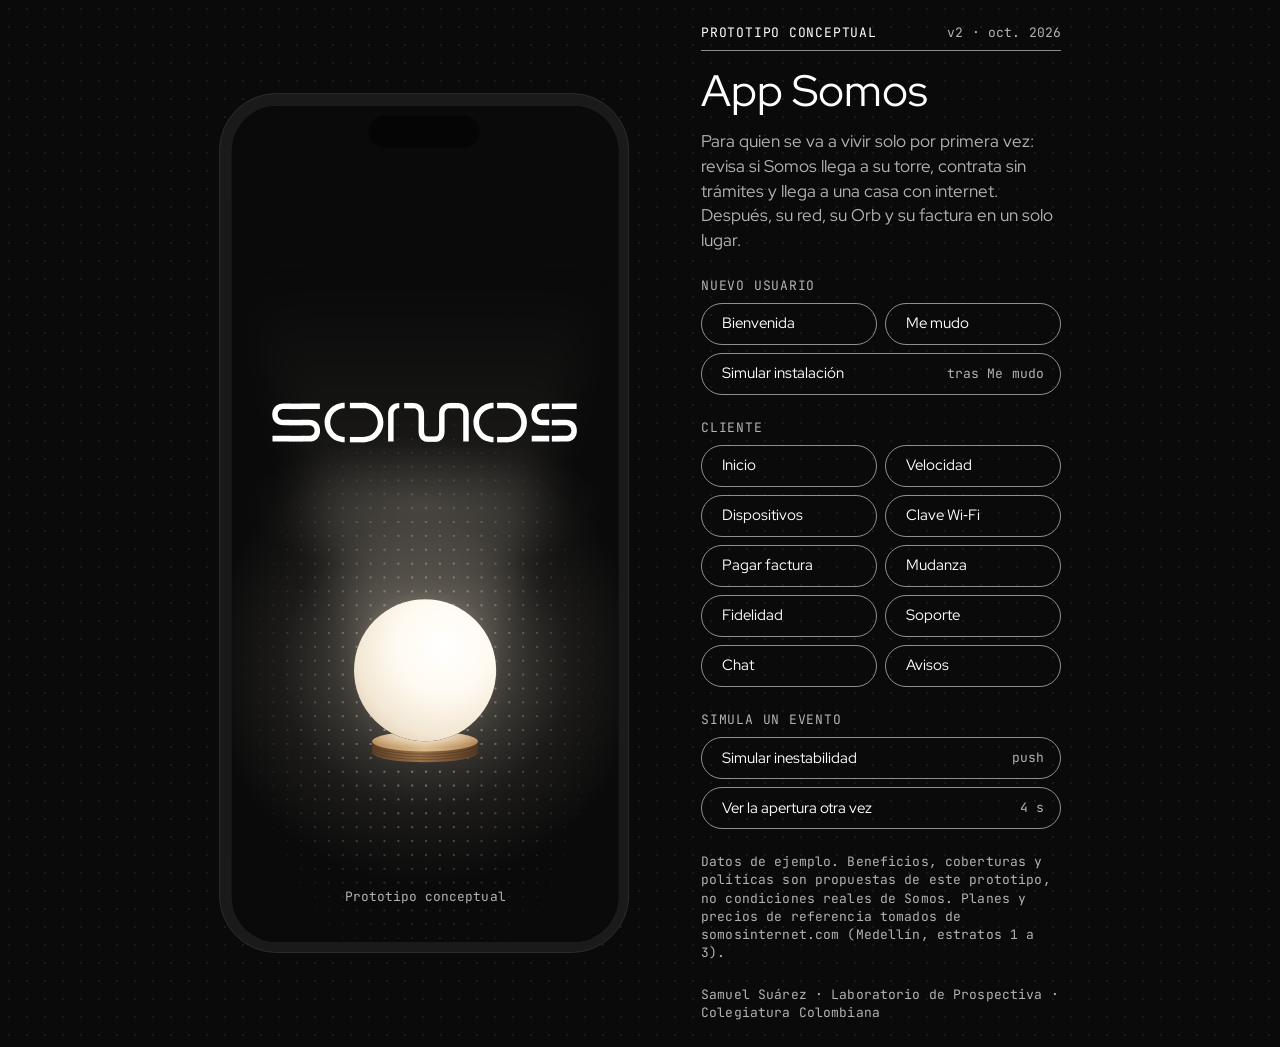
==== index.html @ 7a9243ed "App Somos v2: Me mudo, cobertura por torre y app instalable" ====
<!doctype html>
<html lang="es">
<head>
<meta charset="utf-8">
<meta name="viewport" content="width=device-width, initial-scale=1, viewport-fit=cover">
<title>Prototipo App Somos</title>
<meta name="theme-color" content="#0a0a0a">
<meta name="apple-mobile-web-app-capable" content="yes">
<meta name="mobile-web-app-capable" content="yes">
<meta name="apple-mobile-web-app-status-bar-style" content="black-translucent">
<meta name="apple-mobile-web-app-title" content="Somos">
<meta name="description" content="Prototipo conceptual de la app de Somos para jóvenes que se van a vivir solos. Proyecto de Laboratorio de Prospectiva, Colegiatura Colombiana.">
<link rel="manifest" href="manifest.webmanifest">
<link rel="icon" type="image/png" href="icons/icon-192.png">
<link rel="apple-touch-icon" href="icons/apple-touch-icon.png">
<link rel="preconnect" href="https://fonts.googleapis.com"><link rel="preconnect" href="https://fonts.gstatic.com" crossorigin><link rel="stylesheet" href="https://fonts.googleapis.com/css2?family=JetBrains+Mono:wght@400;700&family=Red+Hat+Display:wght@400;500&display=swap">
<style>
/* Layout: escritorio = teléfono 390×844 + panel de recorrido a la derecha; móvil = la app a pantalla completa.
   Tokens: sistema de diseño Somos (tema oscuro, el principal). Única adición: --lamp, la luz de la ilustración del Orb. */
:root {
  color-scheme: dark;
  --surface: #0a0a0a;
  --surface-raised: #171717;
  --surface-2: #373737;
  --surface-gradient: #2d2d2d;
  --ink: #ffffff;
  --ink-muted: #b3b3b3;
  --line: #8f8f8f;
  --line-subtle: rgba(255, 255, 255, 0.15);
  --focus: #71ffb1;
  --success: #71ffb1;
  --success-ground: #091c16;
  --warning: #d1c973;
  --warning-ground: #1c1609;
  --danger: #fe8483;
  --danger-ground: #260403;
  --plan-1: #26b3ec;
  --plan-1-ground: #06151b;
  --plan-2: #d52fff;
  --plan-2-ground: #11021f;
  --plan-3: #f2a984;
  --plan-3-ground: #200e02;
  --glow-plan-1: 0 0 40px 0 #26b3ec59;
  --glow-plan-2: 0 0 40px 0 #d52fff59;
  --glow-plan-3: 0 0 40px 0 #f2a98459;
  --scrim: rgba(10, 10, 10, 0.62);
  --lamp: #fff2dc;
  --lamp-rgb: 255, 242, 220;

  /* Fuentes del manual. En el repo público se usan sus alternativas gratis (Red Hat Display y JetBrains Mono),
     que el mismo manual recomienda; la versión de presentación incrusta las reales. */
  --font-sans: "ITC Avant Garde Gothic Pro", "Red Hat Display", "Century Gothic", "URW Gothic", "Avenir Next", sans-serif;
  --font-mono: "Silka Mono", "JetBrains Mono", "DM Mono", ui-monospace, Menlo, monospace;

  --space-1: 4px;
  --space-2: 8px;
  --space-4: 16px;
  --space-6: 24px;
  --space-10: 40px;
  --radius-sm: 12px;
  --radius-lg: 24px;
  --radius-pill: 999px;

  --ease-out: cubic-bezier(0.2, 0.8, 0.2, 1);
  --ease-sheet: cubic-bezier(0.2, 0.9, 0.25, 1);
  --ease-spring: cubic-bezier(0.34, 1.45, 0.64, 1);

  --inset-top: 44px;
  --inset-bottom: 18px;
}

[hidden] { display: none !important; }
html, body { height: 100%; }
body {
  margin: 0;
  background: var(--surface);
  color: var(--ink);
  font-family: var(--font-sans);
  font-size: 16px;
  line-height: 1.4;
  -webkit-font-smoothing: antialiased;
  -moz-osx-font-smoothing: grayscale;
}
button, input { font: inherit; color: inherit; }
button { cursor: pointer; -webkit-tap-highlight-color: transparent; touch-action: manipulation; }
:focus-visible { outline: 2px solid var(--focus); outline-offset: 2px; }
h1, h2, h3, p { margin: 0; }
h1, h2, h3 { font-weight: 400; text-wrap: balance; }

/* ---------- Escenario de escritorio ---------- */
.stage {
  min-height: 100%;
  box-sizing: border-box;
  display: flex;
  align-items: center;
  justify-content: center;
  gap: 72px;
  padding: 24px 32px;
  background-color: var(--surface);
  background-image: radial-gradient(circle, rgba(255, 255, 255, 0.07) 1px, transparent 1.4px);
  background-size: 18px 18px;
}
.device-slot { flex: none; position: relative; }
.device {
  position: relative;
  width: 414px;
  height: 868px;
  border-radius: 58px;
  background: #1a1a1a;
  box-sizing: border-box;
  padding: 12px;
  border: 1px solid #2c2c2c;
  transform-origin: top left;
}
.device::before {
  content: "";
  position: absolute;
  top: 22px;
  left: 50%;
  width: 112px;
  height: 32px;
  margin-left: -56px;
  border-radius: 20px;
  background: #050505;
  z-index: 60;
  pointer-events: none;
}

/* ---------- Panel de recorrido ---------- */
.panel {
  width: 360px;
  flex: none;
  display: flex;
  flex-direction: column;
  gap: var(--space-6);
}
.panel__head { display: flex; flex-direction: column; gap: var(--space-4); }
.panel h1 { font-size: 44px; line-height: 1.05; }
.panel__lead { color: var(--ink-muted); font-size: 17px; line-height: 1.45; max-width: 34ch; }
.panel__group { display: flex; flex-direction: column; gap: var(--space-2); }
.index-row {
  display: flex;
  align-items: center;
  justify-content: space-between;
  gap: var(--space-4);
  min-height: 42px;
  padding: 0 var(--space-4) 0 20px;
  border: 1px solid var(--line);
  border-radius: var(--radius-pill);
  background: transparent;
  text-align: left;
  font-family: var(--font-sans);
  font-size: 15px;
  transition: background-color 120ms linear, color 120ms linear, border-color 120ms linear;
}
.index-row .label { color: var(--ink-muted); }
.index-row:hover { background: var(--ink); color: var(--surface); border-color: var(--ink); }
.index-row:hover .label { color: var(--surface); }
.index-grid { display: grid; grid-template-columns: 1fr 1fr; gap: var(--space-2); }
.panel__note { color: var(--ink-muted); }

/* ---------- Tipografía ---------- */
.label { font-family: var(--font-mono); font-size: 13px; line-height: 1.4; letter-spacing: 0.01em; }
.label--caps { text-transform: uppercase; letter-spacing: 0.06em; }
.muted { color: var(--ink-muted); }
.num { font-variant-numeric: tabular-nums; font-feature-settings: "tnum" 1; }
.h1 { font-size: 40px; line-height: 1.05; letter-spacing: -0.01em; }
.h2 { font-size: 30px; line-height: 1.1; letter-spacing: -0.005em; }
.h3 { font-size: 20px; line-height: 1.2; }
.body { font-size: 16px; line-height: 1.45; }
.body-s { font-size: 15px; line-height: 1.45; }
.price { font-size: 25px; line-height: 1.2; }

/* ---------- Iconos (lenguaje de ilustración técnica del sistema) ---------- */
.i { width: 24px; height: 24px; flex: none; fill: none; stroke: currentColor; stroke-width: 1.5; stroke-linecap: square; stroke-linejoin: miter; display: block; }
.i--16 { width: 16px; height: 16px; }
.i--20 { width: 20px; height: 20px; }
.i--28 { width: 28px; height: 28px; }

/* ---------- App ---------- */
.app {
  position: relative;
  width: 390px;
  height: 844px;
  border-radius: 46px;
  overflow: hidden;
  background: var(--surface);
  isolation: isolate;
  contain: layout paint;
}
.appbar {
  position: absolute;
  top: 0; left: 0; right: 0;
  z-index: 20;
  padding: calc(var(--inset-top) + 4px) var(--space-6) 10px;
  display: flex;
  align-items: center;
  justify-content: space-between;
  background: var(--surface);
  border-bottom: 1px solid transparent;
  transition: background-color 150ms linear, border-color 150ms linear;
}
.appbar.is-elevated { background: var(--surface-raised); border-bottom-color: var(--line-subtle); }
.appbar__logo { height: 20px; width: auto; display: block; fill: var(--ink); }
.appbar__actions { display: flex; align-items: center; gap: var(--space-2); }
.icon-btn {
  position: relative;
  width: 42px; height: 42px;
  display: grid; place-items: center;
  border-radius: var(--radius-pill);
  border: 1px solid var(--line);
  background: transparent;
  padding: 0;
  transition: background-color 120ms linear, color 120ms linear;
}
.icon-btn:hover { background: var(--ink); color: var(--surface); border-color: var(--ink); }
.icon-btn .badge {
  position: absolute; top: -3px; right: -3px;
  min-width: 18px; height: 18px; padding: 0 5px; box-sizing: border-box;
  border-radius: 9px;
  background: var(--ink); color: var(--surface);
  font-family: var(--font-mono); font-size: 11px; font-weight: 700; line-height: 18px; text-align: center;
  border: 2px solid var(--surface);
}
.icon-btn .badge:empty { display: none; }
.avatar {
  width: 42px; height: 42px; border-radius: 50%;
  display: grid; place-items: center;
  background: var(--surface-2); border: 1px solid var(--line);
  font-family: var(--font-mono); font-weight: 700; font-size: 14px;
  padding: 0;
}

.screens { position: absolute; inset: 0; }
.screen {
  position: absolute;
  inset: 0;
  overflow-y: auto;
  overflow-x: hidden;
  overscroll-behavior: contain;
  scrollbar-width: none;
  padding: calc(var(--inset-top) + 68px) var(--space-6) calc(var(--inset-bottom) + 108px);
  box-sizing: border-box;
  display: flex;
  flex-direction: column;
  gap: var(--space-6);
  visibility: hidden;
  opacity: 0;
  transform: translateX(var(--from, 16px));
  transition: opacity 240ms var(--ease-out), transform 320ms var(--ease-out), visibility 0s linear 320ms;
}
.screen::-webkit-scrollbar { display: none; }
.screen.is-active { visibility: visible; opacity: 1; transform: none; transition: opacity 240ms var(--ease-out), transform 320ms var(--ease-out), visibility 0s; }

/* Encabezado de sección (EncabezadoSeccion) */
.sec { display: flex; flex-direction: column; gap: var(--space-2); }
.sec__row { display: flex; align-items: baseline; justify-content: space-between; gap: var(--space-4); padding-bottom: var(--space-2); border-bottom: 1px solid var(--line); }
.sec__row .label:last-child { color: var(--ink-muted); }
.sec + .h2, .sec .h2 { margin-top: var(--space-2); }

/* Botones (Boton) */
.btn {
  display: inline-flex; align-items: center; justify-content: center; gap: var(--space-2);
  min-height: 42px; padding: var(--space-2) var(--space-6);
  border-radius: var(--radius-pill); border: 1px solid var(--line);
  background: transparent; color: var(--ink);
  font-family: var(--font-mono); font-size: 14px; font-weight: 700; line-height: 1.2;
  white-space: nowrap; text-decoration: none;
  transition: background-color 120ms linear, color 120ms linear, border-color 120ms linear, opacity 120ms linear;
}
.btn--primary { background: var(--ink); border-color: var(--ink); color: var(--surface); }
.btn--secondary:hover { background: var(--ink); border-color: var(--ink); color: var(--surface); }
.btn--block { width: 100%; }
.btn--lg { min-height: 52px; }
.btn:disabled, .btn[aria-disabled="true"] { background: transparent; border-color: var(--line); color: var(--line); opacity: 0.4; cursor: not-allowed; }
.btn .i { width: 16px; height: 16px; }
.btn-row { display: flex; gap: var(--space-2); flex-wrap: wrap; }
.btn-row > .btn { flex: 1 1 0; }
.link-btn {
  display: inline-flex; align-items: center; gap: 6px;
  background: none; border: 0; padding: 4px 0;
  font-family: var(--font-mono); font-size: 13px; font-weight: 700;
  text-decoration: underline; text-underline-offset: 4px;
}

/* Tarjetas */
.card {
  position: relative;
  border: 1px solid var(--line);
  border-radius: var(--radius-lg);
  padding: var(--space-6);
  background-image: linear-gradient(0deg, var(--surface-gradient) 0%, var(--surface) 100%);
  display: flex; flex-direction: column; gap: var(--space-4);
  min-width: 0;
}
.card--flat { background: var(--surface-raised); background-image: none; }
.card--tap { text-align: left; color: inherit; font: inherit; width: 100%; box-sizing: border-box; cursor: pointer; transition: border-color 120ms linear; }
.card--tap:hover { border-color: var(--ink); }
.card--tap:active { transform: scale(0.985); transition: transform 90ms linear; }
.card__top { display: flex; align-items: center; justify-content: space-between; gap: var(--space-2); }
.card__row { display: flex; align-items: center; gap: var(--space-4); }
.bento { display: grid; grid-template-columns: 1fr 1fr; gap: var(--space-4); }
.bento .card { padding: 20px; gap: 12px; }
.bento .span-2 { grid-column: span 2; }

/* Estado (TarjetaEstado) y chip de estado */
.state {
  display: flex; align-items: flex-start; gap: var(--space-2);
  padding: var(--space-4); border-radius: var(--radius-sm);
  border: 1px solid var(--success); background: var(--success-ground); color: var(--ink);
}
.state--warning { border-color: var(--warning); background: var(--warning-ground); }
.state--danger { border-color: var(--danger); background: var(--danger-ground); }
.state > .i { width: 20px; height: 20px; color: var(--success); margin-top: 1px; }
.state--warning > .i { color: var(--warning); }
.state--danger > .i { color: var(--danger); }
.state__body { display: flex; flex-direction: column; gap: 4px; min-width: 0; flex: 1; }
.state__title { font-family: var(--font-mono); font-size: 14px; font-weight: 700; line-height: 1.25; color: var(--success); }
.state--warning .state__title { color: var(--warning); }
.state--danger .state__title { color: var(--danger); }
.state__text { font-family: var(--font-mono); font-size: 13px; line-height: 1.45; }
.state .link-btn { align-self: flex-start; margin-top: 4px; }

.pill {
  display: inline-flex; align-items: center; gap: 6px;
  height: 28px; padding: 0 12px 0 8px; box-sizing: border-box;
  border-radius: var(--radius-pill);
  border: 1px solid var(--success); background: var(--success-ground); color: var(--success);
  font-family: var(--font-mono); font-size: 13px; font-weight: 700; white-space: nowrap;
}
.pill .i { width: 16px; height: 16px; }
.pill--warning { border-color: var(--warning); background: var(--warning-ground); color: var(--warning); }
.pill--danger { border-color: var(--danger); background: var(--danger-ground); color: var(--danger); }
.pill--neutral { border-color: var(--line); background: transparent; color: var(--ink); padding: 0 12px; }

/* Filas de datos (dl) */
.rows { margin: 0; display: flex; flex-direction: column; }
.rows > div, .rows > span { display: flex; justify-content: space-between; gap: var(--space-4); padding: 10px 0; border-bottom: 1px solid var(--line-subtle); font-family: var(--font-mono); font-size: 13px; line-height: 1.4; }
.rows > div:last-child, .rows > span:last-child { border-bottom: 0; }
.rows dt, .rows .dt { color: var(--ink-muted); flex: 0 0 auto; max-width: 58%; }
.rows dd, .rows .dd { margin: 0; font-weight: 700; text-align: right; }

/* Lista */
.list { display: flex; flex-direction: column; }
.list-item {
  display: flex; align-items: center; gap: 14px;
  padding: 14px 0; border: 0; border-bottom: 1px solid var(--line-subtle);
  background: none; width: 100%; text-align: left; color: inherit;
}
.list-item:last-child { border-bottom: 0; }
.list-item__icon {
  width: 44px; height: 44px; flex: none; border-radius: var(--radius-sm);
  display: grid; place-items: center; background: var(--surface-raised); border: 1px solid var(--line-subtle);
}
.list-item__main { flex: 1; min-width: 0; display: flex; flex-direction: column; gap: 2px; }
.list-item__title { font-size: 16px; line-height: 1.3; white-space: nowrap; overflow: hidden; text-overflow: ellipsis; }
.list-item__side { display: flex; flex-direction: column; align-items: flex-end; gap: 4px; flex: none; }
.list-item.is-paused .list-item__title { color: var(--ink-muted); }

/* Chips de filtro */
.chips { display: flex; gap: var(--space-2); flex-wrap: wrap; }
.chip {
  height: 36px; padding: 0 16px; border-radius: var(--radius-pill);
  border: 1px solid var(--line); background: transparent;
  font-family: var(--font-mono); font-size: 13px; font-weight: 700;
  transition: background-color 120ms linear, color 120ms linear;
}
.chip[aria-pressed="true"] { background: var(--ink); color: var(--surface); border-color: var(--ink); }
.chip:disabled { opacity: 0.4; cursor: not-allowed; text-decoration: line-through; }

/* Interruptor */
.switch {
  position: relative; width: 50px; height: 30px; flex: none;
  border-radius: var(--radius-pill); border: 1px solid var(--line);
  background: var(--surface-2); padding: 0;
  transition: background-color 150ms linear, border-color 150ms linear;
}
.switch::after {
  content: ""; position: absolute; top: 3px; left: 3px;
  width: 22px; height: 22px; border-radius: 50%; background: var(--ink);
  transition: transform 320ms var(--ease-spring), background-color 150ms linear;
}
.switch[aria-checked="true"] { background: var(--ink); border-color: var(--ink); }
.switch[aria-checked="true"]::after { transform: translateX(20px); background: var(--surface); }
.setting { display: flex; align-items: center; justify-content: space-between; gap: var(--space-4); }
.setting__text { display: flex; flex-direction: column; gap: 2px; min-width: 0; }

/* Campos */
.field { display: flex; flex-direction: column; gap: var(--space-2); }
.field label { font-family: var(--font-mono); font-size: 13px; }
.input-wrap { position: relative; display: flex; align-items: center; }
.input {
  width: 100%; box-sizing: border-box; height: 52px;
  padding: 0 52px 0 18px;
  border: 1px solid var(--line); border-radius: var(--radius-sm);
  background: var(--surface);
  font-family: var(--font-sans); font-size: 17px;
}
.input:focus { outline: 2px solid var(--focus); outline-offset: 2px; border-color: var(--ink); }
.input-wrap .icon-btn { position: absolute; right: 5px; border: 0; width: 42px; height: 42px; }
.input-wrap .icon-btn:hover { background: var(--surface-2); color: var(--ink); }

/* Barra de pestañas */
.tabbar {
  position: absolute; left: 0; right: 0; bottom: 0; z-index: 25;
  padding: 10px 12px calc(var(--inset-bottom) + 6px);
  background: var(--surface-raised);
  border-top: 1px solid var(--line-subtle);
  display: grid; grid-template-columns: repeat(5, 1fr);
}
.tab {
  position: relative; z-index: 1;
  display: flex; flex-direction: column; align-items: center; justify-content: center; gap: 4px;
  height: 56px; border: 0; background: none; padding: 0;
  font-family: var(--font-mono); font-size: 11px; font-weight: 700; color: var(--ink);
  transition: color 160ms linear;
}
.tab[aria-selected="true"] { color: var(--surface); }
.tab .i { width: 22px; height: 22px; }
.tab__ind {
  position: absolute; top: 10px; left: 12px; height: 56px; width: 60px;
  border-radius: 20px; background: var(--ink); z-index: 0;
}

/* Hoja inferior */
.scrim { position: absolute; inset: 0; z-index: 40; background: var(--scrim); opacity: 0; pointer-events: none; transition: opacity 280ms linear; }
.scrim.is-on { opacity: 1; pointer-events: auto; }
.sheet {
  position: absolute; left: 0; right: 0; bottom: 0; z-index: 41;
  max-height: calc(100% - var(--inset-top) - 24px);
  display: flex; flex-direction: column;
  background: var(--surface-raised);
  border-radius: 28px 28px 0 0;
  transform: translateY(105%);
  transition: transform 460ms var(--ease-sheet);
  will-change: transform;
}
.sheet.is-open { transform: translateY(0); }
.sheet.is-dragging { transition: none; }
.sheet__grab { padding: 12px 0 4px; display: grid; place-items: center; cursor: grab; touch-action: none; }
.sheet__grab span { width: 40px; height: 5px; border-radius: 3px; background: var(--line); }
.sheet__body {
  overflow-y: auto; scrollbar-width: none;
  padding: 12px var(--space-6) calc(var(--inset-bottom) + 24px);
  display: flex; flex-direction: column; gap: 20px;
}
.sheet__body::-webkit-scrollbar { display: none; }
.sheet__head { display: flex; align-items: flex-start; justify-content: space-between; gap: var(--space-4); }
.sheet__head .icon-btn { margin-top: -4px; }
.step-in { animation: stepIn 360ms var(--ease-out) both; }
@keyframes stepIn { from { opacity: 0; transform: translateY(10px); } to { opacity: 1; transform: none; } }

/* Páginas superpuestas (notificaciones, chat) */
.page {
  position: absolute; inset: 0; z-index: 35;
  background: var(--surface);
  display: flex; flex-direction: column;
  transform: translateX(100%);
  transition: transform 420ms var(--ease-sheet), visibility 0s linear 420ms;
  visibility: hidden;
}
.page.is-open { transform: none; visibility: visible; transition: transform 420ms var(--ease-sheet), visibility 0s; }
.page__bar {
  padding: calc(var(--inset-top) + 4px) var(--space-6) 12px;
  display: flex; align-items: center; gap: var(--space-4);
  border-bottom: 1px solid var(--line-subtle);
}
.page__title { flex: 1; min-width: 0; display: flex; flex-direction: column; }
.page__scroll { flex: 1; overflow-y: auto; scrollbar-width: none; padding: var(--space-6); display: flex; flex-direction: column; gap: var(--space-6); }
.page__scroll::-webkit-scrollbar { display: none; }

/* Notificación push */
.push {
  position: absolute; z-index: 55; left: 10px; right: 10px; top: calc(var(--inset-top) + 10px);
  display: flex; gap: 12px; align-items: flex-start;
  padding: 14px 16px; border-radius: 26px;
  background: var(--surface-raised); border: 1px solid var(--line);
  text-align: left; color: inherit;
  transform: translateY(-160%) scale(0.96);
  transition: transform 620ms var(--ease-spring);
}
.push.is-on { transform: translateY(0) scale(1); }
.push__icon { width: 40px; height: 40px; border-radius: var(--radius-sm); display: grid; place-items: center; flex: none; border: 1px solid var(--warning); background: var(--warning-ground); color: var(--warning); }
.push__body { display: flex; flex-direction: column; gap: 2px; min-width: 0; }

/* Toast */
.toast {
  position: absolute; z-index: 56; left: 0; right: 0; margin: 0 auto; bottom: calc(var(--inset-bottom) + 96px);
  width: max-content; max-width: calc(100% - 48px); box-sizing: border-box;
  display: flex; align-items: center; gap: 10px;
  padding: 12px 18px 12px 14px; border-radius: var(--radius-pill);
  background: var(--ink); color: var(--surface);
  font-family: var(--font-mono); font-size: 13px; font-weight: 700;
  transform: translateY(24px); opacity: 0; pointer-events: none;
  transition: transform 420ms var(--ease-spring), opacity 200ms linear;
}
.toast.is-on { transform: none; opacity: 1; }
.toast--top { bottom: auto; top: calc(var(--inset-top) + 10px); transform: translateY(-24px); }
.toast .i { width: 18px; height: 18px; }

/* ---------- Lámpara Orb ---------- */
.lamp { position: relative; --L: 1; pointer-events: none; }
.lamp__bloom {
  position: absolute; left: 50%; top: 43.8%;
  width: 250%; aspect-ratio: 1; max-width: none;
  transform: translate(-50%, -50%) scale(calc(0.7 + 0.35 * var(--L)));
  border-radius: 50%;
  background: radial-gradient(circle, rgba(var(--lamp-rgb), 0.62) 0%, rgba(var(--lamp-rgb), 0.22) 22%, rgba(var(--lamp-rgb), 0.07) 42%, rgba(var(--lamp-rgb), 0) 64%);
  opacity: var(--L);
}
.lamp__svg { position: relative; display: block; width: 100%; height: auto; overflow: visible; }
.lamp__on, .lamp__spill { opacity: var(--L); }

/* ---------- Apertura ---------- */
.splash { position: absolute; inset: 0; z-index: 70; background: var(--surface); overflow: hidden; cursor: pointer; }
.splash.is-leaving { background: transparent; transition: background-color 600ms linear; }
.splash__fx { position: absolute; inset: 0; opacity: var(--L, 0); transition: opacity 500ms linear; }
.splash.is-leaving .splash__fx { opacity: 0; }
.splash__dots {
  position: absolute; inset: 0;
  background-image: radial-gradient(circle, rgba(255, 255, 255, 0.55) 1px, transparent 1.5px);
  background-size: 14px 14px;
  background-position: 7px 7px;
  -webkit-mask-image: radial-gradient(ellipse 62% 46% at 50% 70%, #000 0%, rgba(0, 0, 0, 0.35) 45%, transparent 78%);
  mask-image: radial-gradient(ellipse 62% 46% at 50% 70%, #000 0%, rgba(0, 0, 0, 0.35) 45%, transparent 78%);
}
.splash__beam { position: absolute; left: 0; right: 0; top: 17.5%; height: 56%; filter: blur(22px); }
.splash__beam::before {
  content: ""; position: absolute; inset: 0;
  clip-path: polygon(40% 100%, 60% 100%, 100% 0, 0 0);
  background: linear-gradient(to top, rgba(var(--lamp-rgb), 0.22), rgba(var(--lamp-rgb), 0.06) 60%, rgba(var(--lamp-rgb), 0) 95%);
}
.splash__haze {
  position: absolute; left: 50%; top: 36%; width: 520px; height: 200px; margin-left: -260px;
  background: radial-gradient(ellipse 50% 50% at 50% 50%, rgba(var(--lamp-rgb), 0.12), transparent 70%);
}
.splash__logo { position: absolute; left: 50%; top: 34.5%; width: 370px; margin-left: -185px; height: auto; overflow: visible; fill: var(--ink); }
.splash__lamp { position: absolute; left: 50%; top: 57.5%; width: 184px; margin-left: -92px; }
.splash__foot { position: absolute; left: 0; right: 0; bottom: calc(var(--inset-bottom) + 18px); text-align: center; color: var(--ink-muted); transition: opacity 300ms linear; }
.splash.is-leaving .splash__foot { opacity: 0; }

/* Entrada del inicio */
.rise { animation: rise 700ms var(--ease-out) both; animation-delay: var(--d, 0ms); }
@keyframes rise { from { opacity: 0; transform: translateY(18px); } to { opacity: 1; transform: none; } }
.is-hidden-for-flip { visibility: hidden; }

/* ---------- Inicio ---------- */
.greet { display: flex; flex-direction: column; gap: 6px; }
.hero {
  position: relative; overflow: hidden;
  min-height: 316px; padding: var(--space-6);
  border-radius: var(--radius-lg); border: 1px solid var(--line);
  background: var(--surface);
  display: flex; flex-direction: column; gap: 6px;
  text-align: left; color: inherit; font: inherit; width: 100%; box-sizing: border-box;
}
.hero__dots {
  position: absolute; inset: 0; pointer-events: none;
  background-image: radial-gradient(circle, rgba(255, 255, 255, 0.5) 1px, transparent 1.5px);
  background-size: 14px 14px; background-position: 6px 6px;
  -webkit-mask-image: radial-gradient(circle at 76% 64%, #000 0%, rgba(0, 0, 0, 0.3) 32%, transparent 56%);
  mask-image: radial-gradient(circle at 76% 64%, #000 0%, rgba(0, 0, 0, 0.3) 32%, transparent 56%);
  opacity: calc(0.35 + 0.65 * var(--L, 1));
}
.hero__top { position: relative; display: flex; align-items: center; justify-content: space-between; gap: var(--space-2); }
.hero__speed { position: relative; display: flex; align-items: baseline; gap: 8px; margin-top: 22px; }
.hero__num { font-size: 80px; line-height: 0.9; letter-spacing: -0.03em; }
.hero__unit { position: relative; }
.hero__stats { display: flex; flex-direction: column; gap: 2px; color: var(--ink-muted); }
.hero.is-unstable .hero__stats { color: var(--ink); }
.hero__lamp { position: absolute; right: -8px; bottom: 16px; width: 168px; }
.hero__foot { position: relative; margin-top: auto; display: flex; flex-direction: column; align-items: flex-start; gap: 10px; }
.hero.is-unstable .hero__num { color: var(--warning); }

.stack-icons { display: flex; }
.stack-icons span {
  width: 32px; height: 32px; border-radius: 50%; display: grid; place-items: center;
  background: var(--surface-raised); border: 1px solid var(--line); margin-left: -8px;
}
.stack-icons span:first-child { margin-left: 0; }
.stack-icons .i { width: 16px; height: 16px; }
.big-stat { font-size: 36px; line-height: 1; }
.bill-row { display: flex; align-items: flex-end; justify-content: space-between; gap: var(--space-4); }

/* ---------- Red ---------- */
.gauge-wrap { position: relative; width: 260px; height: 230px; align-self: center; }
.gauge { width: 260px; height: 260px; display: block; overflow: visible; }
.gauge__track { fill: none; stroke: rgba(255, 255, 255, 0.1); stroke-width: 10; stroke-linecap: round; }
.gauge__val { fill: none; stroke: var(--plan-1); stroke-width: 10; stroke-linecap: round; filter: drop-shadow(0 0 8px rgba(38, 179, 236, 0.55)); }
.gauge__dot { fill: rgba(255, 255, 255, 0.22); }
.gauge__dot.is-lit { fill: var(--plan-1); }
.gauge__center { position: absolute; left: 0; right: 0; top: 70px; display: flex; flex-direction: column; align-items: center; gap: 4px; text-align: center; }
.gauge__num { font-size: 60px; line-height: 1; letter-spacing: -0.02em; }
.phases { display: flex; justify-content: center; gap: var(--space-2); }
.phase { font-family: var(--font-mono); font-size: 12px; font-weight: 700; padding: 5px 10px; border-radius: var(--radius-pill); border: 1px solid var(--line-subtle); color: var(--ink); opacity: 0.55; transition: opacity 150ms linear, border-color 150ms linear; }
.phase.is-on { opacity: 1; border-color: var(--plan-1); color: var(--plan-1); background: var(--plan-1-ground); }
.phase.is-done { opacity: 1; }
.results { display: grid; grid-template-columns: repeat(3, 1fr); gap: var(--space-2); }
.result { display: flex; flex-direction: column; gap: 2px; padding: 12px; border-radius: var(--radius-sm); background: var(--surface-raised); }
.result__v { font-size: 22px; line-height: 1.1; }

.wifi-pass { display: flex; align-items: center; justify-content: space-between; gap: var(--space-2); padding: 6px 6px 6px 16px; border-radius: var(--radius-sm); background: var(--surface-raised); }
.wifi-pass .label { font-size: 14px; }
.wifi-pass .icon-btn { border: 0; }
.wifi-pass .icon-btn:hover { background: var(--surface-2); color: var(--ink); }

.orb-card { flex-direction: row; align-items: center; gap: var(--space-4); }
.orb-card .lamp { width: 84px; flex: none; }
.orb-card__main { flex: 1; min-width: 0; display: flex; flex-direction: column; gap: 6px; }

.hold {
  position: relative; overflow: hidden; isolation: isolate;
}
.hold__fill { position: absolute; inset: 0; background: var(--ink); transform: scaleX(0); transform-origin: left; z-index: -1; }
.hold.is-holding { color: var(--surface); border-color: var(--ink); }

.rate { font-family: var(--font-mono); font-size: 13px; font-weight: 700; }
.bars { display: flex; align-items: flex-end; gap: 2px; height: 12px; }
.bars i { width: 3px; background: var(--ink); border-radius: 1px; }
.bars i.off { background: rgba(255, 255, 255, 0.2); }

/* ---------- Pagos ---------- */
.invoice__amount { font-size: 48px; line-height: 1; letter-spacing: -0.02em; }
.cycle { height: 4px; border-radius: 2px; background: var(--surface-2); overflow: hidden; }
.cycle span { display: block; height: 100%; background: var(--ink); border-radius: 2px; }
.method {
  display: flex; align-items: center; gap: 14px; padding: 14px 16px;
  border: 1px solid var(--line); border-radius: var(--radius-sm); background: transparent;
  text-align: left; width: 100%; color: inherit;
  transition: border-color 120ms linear, background-color 120ms linear;
}
.method[aria-checked="true"] { border-color: var(--ink); background: var(--surface-2); }
.method__radio { width: 20px; height: 20px; border-radius: 50%; border: 1.5px solid var(--line); flex: none; display: grid; place-items: center; margin-left: auto; }
.method[aria-checked="true"] .method__radio { border-color: var(--ink); }
.method[aria-checked="true"] .method__radio::after { content: ""; width: 10px; height: 10px; border-radius: 50%; background: var(--ink); }

.slider {
  position: relative; height: 60px; border-radius: var(--radius-pill);
  border: 1px solid var(--line); background: var(--surface); overflow: hidden;
  touch-action: none; user-select: none; -webkit-user-select: none;
}
.slider__fill { position: absolute; left: 0; top: 0; bottom: 0; width: 60px; background: var(--surface-2); border-radius: var(--radius-pill); }
.slider__label { position: absolute; inset: 0; display: grid; place-items: center; padding-left: 40px; font-family: var(--font-mono); font-size: 14px; font-weight: 700; pointer-events: none; }
.slider__knob {
  position: absolute; left: 5px; top: 5px; width: 50px; height: 50px; border-radius: 50%;
  border: 0; background: var(--ink); color: var(--surface); display: grid; place-items: center; padding: 0;
  cursor: grab; touch-action: none;
}
.slider.is-back .slider__knob, .slider.is-back .slider__fill { transition: transform 520ms var(--ease-spring), width 520ms var(--ease-spring); }

.spinner { width: 56px; height: 56px; }
.spinner circle { fill: none; stroke: var(--ink); stroke-width: 3; stroke-linecap: round; stroke-dasharray: 60 140; transform-origin: 50% 50%; animation: spin 900ms linear infinite; }
@keyframes spin { to { transform: rotate(360deg); } }
.center-col { display: flex; flex-direction: column; align-items: center; text-align: center; gap: var(--space-4); padding: 24px 0; }
.check-draw path { stroke-dasharray: 30; stroke-dashoffset: 30; animation: draw 520ms var(--ease-out) 120ms forwards; }
@keyframes draw { to { stroke-dashoffset: 0; } }
.done-badge { width: 72px; height: 72px; border-radius: 50%; display: grid; place-items: center; border: 1px solid var(--success); background: var(--success-ground); color: var(--success); animation: pop 520ms var(--ease-spring) both; }
@keyframes pop { from { transform: scale(0.4); opacity: 0; } to { transform: none; opacity: 1; } }
.done-badge .i { width: 34px; height: 34px; stroke-width: 1.8; }

/* ---------- Beneficios ---------- */
.plan {
  display: flex; flex-direction: column; gap: var(--space-4);
  padding: var(--space-6); border-radius: var(--radius-lg);
  border: 2px solid var(--plan-1); background: var(--plan-1-ground); box-shadow: var(--glow-plan-1);
}
.plan--2 { border-color: var(--plan-2); background: var(--plan-2-ground); box-shadow: var(--glow-plan-2); }
.plan--3 { border-color: var(--plan-3); background: var(--plan-3-ground); box-shadow: var(--glow-plan-3); }
.plan__name { font-size: 22px; line-height: 1.2; color: var(--plan-1); }
.plan--2 .plan__name { color: var(--plan-2); }
.plan--3 .plan__name { color: var(--plan-3); }
.plan__price { display: flex; align-items: baseline; gap: var(--space-2); }
.plan .rows > div { border-bottom-color: var(--line-subtle); }

.months { display: grid; grid-template-columns: repeat(12, 1fr); gap: 6px; align-items: center; }
.month { aspect-ratio: 1; border-radius: 50%; border: 1px solid var(--line); box-sizing: border-box; }
.month.is-on { background: var(--ink); border-color: var(--ink); }
.month.is-now { background: var(--ink); border-color: var(--ink); animation: breathe 2.4s ease-in-out infinite; }
.month.is-goal { border-style: dashed; }
@keyframes breathe { 50% { box-shadow: 0 0 0 5px rgba(255, 255, 255, 0.14); } }
.months-legend { display: flex; justify-content: space-between; }

.code-box { display: flex; align-items: center; justify-content: space-between; gap: var(--space-2); padding: 8px 8px 8px 18px; border: 1px dashed var(--line); border-radius: var(--radius-pill); }
.code-box .label { font-size: 16px; font-weight: 700; letter-spacing: 0.08em; }

.suggest { display: flex; flex-direction: column; gap: 6px; }
.suggest button { display: flex; align-items: center; gap: 10px; border: 0; background: none; padding: 8px 0; text-align: left; font-size: 15px; color: var(--ink); }
.suggest button .i { color: var(--ink-muted); }

.news { display: flex; align-items: flex-start; gap: 14px; padding: 14px 0; border-bottom: 1px solid var(--line-subtle); }
.news:last-child { border-bottom: 0; }

/* ---------- Ayuda ---------- */
.steps { display: flex; flex-direction: column; gap: 2px; }
.step { display: flex; align-items: center; gap: 12px; padding: 10px 0; }
.step__mark { width: 28px; height: 28px; border-radius: 50%; display: grid; place-items: center; border: 1px solid var(--line-subtle); flex: none; }
.step__mark .i { width: 16px; height: 16px; }
.step.is-run .step__mark { border-color: var(--ink); border-top-color: transparent; animation: spin 700ms linear infinite; }
.step.is-ok .step__mark { border-color: var(--success); background: var(--success-ground); color: var(--success); }
.step.is-warn .step__mark { border-color: var(--warning); background: var(--warning-ground); color: var(--warning); }
.step__txt { flex: 1; }
.step.is-wait .step__txt { color: var(--ink-muted); }

.channels { display: flex; flex-direction: column; gap: var(--space-2); }
.channel {
  display: flex; align-items: center; gap: 14px; padding: 14px 16px;
  border: 1px solid var(--line); border-radius: var(--radius-lg);
  background: transparent; width: 100%; text-align: left; color: inherit;
  transition: border-color 120ms linear;
}
.channel:hover { border-color: var(--ink); }
.channel__main { flex: 1; min-width: 0; display: flex; flex-direction: column; gap: 2px; }

.faq { border-bottom: 1px solid var(--line-subtle); }
.faq__btn { display: flex; align-items: center; justify-content: space-between; gap: var(--space-4); width: 100%; padding: 18px 0; background: transparent; border: 0; text-align: left; font-size: 17px; line-height: 1.3; }
.faq__btn .i { width: 18px; height: 18px; transition: transform 200ms var(--ease-out); }
.faq[data-open="true"] .faq__btn .i { transform: rotate(180deg); }
.faq__body { display: grid; grid-template-rows: 0fr; transition: grid-template-rows 260ms var(--ease-out); }
.faq[data-open="true"] .faq__body { grid-template-rows: 1fr; }
.faq__body > div { overflow: hidden; }
.faq__body p { padding-bottom: 18px; color: var(--ink-muted); font-size: 15px; line-height: 1.5; }

.demo { border-style: dashed; }
.credit { color: var(--ink-muted); text-align: left; }

/* Chat */
.msgs { display: flex; flex-direction: column; gap: 10px; }
.msg { max-width: 82%; padding: 12px 16px; border-radius: 20px; font-size: 15px; line-height: 1.45; animation: stepIn 320ms var(--ease-out) both; }
.msg--them { align-self: flex-start; background: var(--surface-raised); border-bottom-left-radius: 6px; }
.msg--me { align-self: flex-end; background: var(--ink); color: var(--surface); border-bottom-right-radius: 6px; }
.msg-meta { align-self: flex-start; color: var(--ink-muted); }
.typing { display: inline-flex; gap: 5px; padding: 16px; }
.typing i { width: 7px; height: 7px; border-radius: 50%; background: var(--ink); opacity: 0.35; animation: blink 1.1s infinite; }
.typing i:nth-child(2) { animation-delay: 0.18s; }
.typing i:nth-child(3) { animation-delay: 0.36s; }
@keyframes blink { 30% { opacity: 1; transform: translateY(-3px); } }
.composer { display: flex; gap: var(--space-2); padding: 12px var(--space-6) calc(var(--inset-bottom) + 12px); border-top: 1px solid var(--line-subtle); }
.composer .input { height: 48px; padding-right: 18px; border-radius: var(--radius-pill); font-size: 16px; }
.composer .icon-btn { width: 48px; height: 48px; background: var(--ink); color: var(--surface); border-color: var(--ink); flex: none; }
.quick { display: flex; gap: var(--space-2); flex-wrap: wrap; }
.sello { width: 40px; height: 40px; border-radius: 50%; background: var(--surface-raised); border: 1px solid var(--line); display: grid; place-items: center; flex: none; }
.sello svg { width: 22px; fill: var(--ink); }

/* Notificaciones */
.notif { display: flex; gap: 14px; padding: 16px 0; border-bottom: 1px solid var(--line-subtle); animation: stepIn 360ms var(--ease-out) both; }
.notif:last-child { border-bottom: 0; }
.notif__icon { width: 44px; height: 44px; border-radius: var(--radius-sm); display: grid; place-items: center; flex: none; background: var(--surface-raised); border: 1px solid var(--line-subtle); }
.notif__icon--warning { background: var(--warning-ground); border-color: var(--warning); color: var(--warning); }
.notif__icon--success { background: var(--success-ground); border-color: var(--success); color: var(--success); }
.notif__main { flex: 1; min-width: 0; display: flex; flex-direction: column; gap: 4px; }
.notif__head { display: flex; justify-content: space-between; gap: var(--space-2); }
.notif__title { font-size: 16px; line-height: 1.3; }
.unread { width: 8px; height: 8px; border-radius: 50%; background: var(--ink); flex: none; margin-top: 6px; }
.group-label { padding-top: 4px; }

/* QR */
.qr-card { align-self: center; width: 232px; padding: 20px; border-radius: var(--radius-lg); background: var(--ink); color: var(--surface); display: flex; flex-direction: column; align-items: center; gap: 12px; }
.qr-card svg { width: 192px; height: 192px; display: block; }

/* Fuerza de clave */
.meter { display: grid; grid-template-columns: repeat(4, 1fr); gap: 6px; }
.meter i { height: 4px; border-radius: 2px; background: var(--surface-2); transition: background-color 150ms linear; }
.meter i.on { background: var(--ink); }
.rules { display: flex; flex-direction: column; gap: 6px; }
.rule { display: flex; align-items: center; gap: 8px; color: var(--ink-muted); }
.rule .i { width: 16px; height: 16px; }
.rule.ok { color: var(--ink); }

/* ---------- Responsivo: en el teléfono, la app ocupa la pantalla ---------- */
@media (max-width: 860px) {
  .stage { gap: 40px; flex-direction: column; padding: 24px 16px; }
  .panel { width: 100%; max-width: 414px; }
}
@media (max-width: 520px) {
  /* En el teléfono la app ocupa la pantalla completa y respeta la isla, la muesca y la barra de inicio. */
  :root { --inset-top: calc(env(safe-area-inset-top, 0px) + 8px); --inset-bottom: calc(env(safe-area-inset-bottom, 0px) + 6px); }
  html, body { overflow: hidden; overscroll-behavior: none; }
  .stage { display: block; padding: 0; height: 100%; background-image: none; }
  .device-slot { width: 100%; height: 100%; }
  .device { width: 100%; height: 100%; padding: 0; border: 0; border-radius: 0; background: var(--surface); transform: none !important; }
  .device::before { display: none; }
  .app { width: 100%; height: 100%; border-radius: 0; }
  .panel { display: none; }
  .splash__logo { width: 94%; margin-left: -47%; }
}

@media (prefers-reduced-motion: reduce) {
  *, *::before, *::after { animation-duration: 1ms !important; animation-iteration-count: 1 !important; transition-duration: 1ms !important; }
}
.logo-btn { border: 0; background: none; padding: 10px 0; border-radius: 6px; color: var(--ink); display: block; }

@media (max-width: 400px) {
  .hero__lamp { width: 138px; right: -16px; bottom: 22px; }
  .hero__num { font-size: 72px; }
}

/* ---------- Estados: usuario nuevo (antes de la instalación) y cliente ---------- */
.app.is-new .only-active { display: none !important; }
.app:not(.is-new) .only-new { display: none !important; }
.app.is-new #scr-1 > :not(.sec:first-child):not(.only-new),
.app.is-new #scr-2 > :not(.sec:first-child):not(.only-new) { display: none !important; }
.hero.is-off .hero__num { color: var(--ink); }
.check-row { display: flex; align-items: flex-start; gap: 12px; padding: 12px 0; border: 0; border-bottom: 1px solid var(--line-subtle); background: none; width: 100%; text-align: left; color: inherit; }
.check-row:last-child { border-bottom: 0; }
.check-row__box { width: 24px; height: 24px; border-radius: 7px; border: 1px solid var(--line); flex: none; display: grid; place-items: center; margin-top: 1px; transition: background-color 150ms linear; }
.check-row__box .i { width: 16px; height: 16px; opacity: 0; }
.check-row[aria-checked="true"] .check-row__box { background: var(--ink); border-color: var(--ink); color: var(--surface); }
.check-row[aria-checked="true"] .check-row__box .i { opacity: 1; }
.check-row[aria-checked="true"] .body-s { color: var(--ink-muted); text-decoration: line-through; }

/* ---------- Bienvenida ---------- */
.page--welcome {
  z-index: 36; transform: none; opacity: 0;
  padding: calc(var(--inset-top) + 15px) var(--space-6) calc(var(--inset-bottom) + 18px);
  box-sizing: border-box; overflow: hidden;
  transition: opacity 360ms linear, background-color 500ms linear, visibility 0s linear 360ms;
}
.page--welcome.is-open { opacity: 1; transform: none; transition: opacity 360ms linear, background-color 500ms linear, visibility 0s; }
.page--welcome.is-instant { transition: none; }
.page--welcome.is-leaving { background: transparent; }
.welcome__fade, .welcome__dots { transition: opacity 300ms linear; }
.page--welcome.is-leaving .welcome__fade, .page--welcome.is-leaving .welcome__dots { opacity: 0; }
.welcome__dots {
  position: absolute; inset: 0; pointer-events: none;
  background-image: radial-gradient(circle, rgba(255, 255, 255, 0.5) 1px, transparent 1.5px);
  background-size: 14px 14px; background-position: 7px 7px;
  -webkit-mask-image: radial-gradient(circle at 50% 34%, #000 0%, rgba(0, 0, 0, 0.3) 26%, transparent 46%);
  mask-image: radial-gradient(circle at 50% 34%, #000 0%, rgba(0, 0, 0, 0.3) 26%, transparent 46%);
}
.welcome__logo { position: relative; height: 20px; width: auto; align-self: flex-start; fill: var(--ink); flex: none; }
.welcome__lamp { width: min(188px, 25vh); align-self: center; margin-top: auto; flex: none; }
.welcome__body { position: relative; margin-top: 28px; display: flex; flex-direction: column; align-items: flex-start; gap: 12px; }
.welcome__actions { align-self: stretch; display: flex; flex-direction: column; gap: 10px; margin-top: 14px; }
.welcome__note { align-self: center; }

/* ---------- Me mudo ---------- */
.page--move { z-index: 37; }
.mv-progress { height: 2px; background: var(--surface-2); flex: none; }
.mv-progress span { display: block; height: 100%; width: 20%; background: var(--ink); transition: width 420ms var(--ease-out); }
.mv-foot { flex: none; padding: 12px var(--space-6) calc(var(--inset-bottom) + 14px); border-top: 1px solid var(--line-subtle); display: flex; flex-direction: column; align-items: stretch; gap: 6px; background: var(--surface); }
.mv-foot:empty { display: none; }
.mv-foot .link-btn { align-self: center; }
.mv-step { display: flex; flex-direction: column; gap: 20px; }
.mv-lead { display: flex; flex-direction: column; gap: 8px; }
.place-list { display: flex; flex-direction: column; gap: 8px; }
.towers { width: 100%; height: auto; display: block; }
.plan-opt { width: 100%; text-align: left; color: inherit; font: inherit; cursor: pointer; box-shadow: none; transition: box-shadow 200ms linear; }
.plan-opt.plan[aria-checked="true"] { box-shadow: var(--glow-plan-1); }
.plan-opt.plan--2[aria-checked="true"] { box-shadow: var(--glow-plan-2); }
.plan-opt .method__radio { margin-left: 0; border-color: var(--plan-1); }
.plan-opt.plan--2 .method__radio { border-color: var(--plan-2); }
.plan-opt[aria-checked="true"] .method__radio::after { content: ""; width: 10px; height: 10px; border-radius: 50%; background: var(--plan-1); }
.plan-opt.plan--2[aria-checked="true"] .method__radio::after { background: var(--plan-2); }
.cal-head { display: flex; justify-content: space-between; align-items: baseline; }
.cal { display: grid; grid-template-columns: repeat(7, 1fr); gap: 6px; }
.cal__wd { text-align: center; font-family: var(--font-mono); font-size: 13px; color: var(--ink-muted); }
.day {
  aspect-ratio: 1; border-radius: 50%; border: 1px solid var(--line-subtle); background: transparent; padding: 0;
  display: grid; place-items: center; font-family: var(--font-mono); font-size: 14px; font-weight: 700; color: var(--ink);
  transition: background-color 120ms linear, color 120ms linear;
}
.day[aria-pressed="true"] { background: var(--ink); color: var(--surface); border-color: var(--ink); }
.day:disabled { opacity: 0.28; cursor: not-allowed; }
.day.is-first { border-color: var(--line); }
.mv-done .lamp { width: 150px; }

</style>
</head>
<body>
<svg width="0" height="0" style="position:absolute" aria-hidden="true"><defs><symbol id="i-home" viewBox="0 0 24 24"><path d="M3 10.5 12 3l9 7.5M5 9v12h5v-6h4v6h5V9"/></symbol><symbol id="i-orb" viewBox="0 0 24 24"><path d="M12 16a6.5 6.5 0 1 0 0-13 6.5 6.5 0 0 0 0 13ZM6 20.5h12M8.2 16.8 7.5 20.5M15.8 16.8l.7 3.7"/></symbol><symbol id="i-receipt" viewBox="0 0 24 24"><path d="M6 3h12v18l-3-2-3 2-3-2-3 2V3ZM9 8h6M9 12h6M9 16h3"/></symbol><symbol id="i-gift" viewBox="0 0 24 24"><path d="M4 11h16v10H4zM3 7h18v4H3zM12 7v14M12 7C10.5 3.5 7 3.2 7 5.2S9.6 7 12 7Zm0 0c1.5-3.5 5-3.8 5-1.8S14.4 7 12 7Z"/></symbol><symbol id="i-support" viewBox="0 0 24 24"><path d="M4 14v-2a8 8 0 0 1 16 0v2M4 13h3v6H4zM17 13h3v6h-3zM20 19c0 1.5-1.5 2.5-4 2.5h-3"/></symbol><symbol id="i-bell" viewBox="0 0 24 24"><path d="M6 17v-6a6 6 0 0 1 12 0v6l1.5 2h-15L6 17ZM10 21.5h4"/></symbol><symbol id="i-wifi" viewBox="0 0 24 24"><path d="M2.5 9a14 14 0 0 1 19 0M5.5 12.5a9.5 9.5 0 0 1 13 0M8.5 16a5 5 0 0 1 7 0M12 19.5v.5"/></symbol><symbol id="i-devices" viewBox="0 0 24 24"><path d="M3 5h14v9H3zM1.5 17h14M17.5 9h5v11h-5zM19.5 17.5h1"/></symbol><symbol id="i-phone" viewBox="0 0 24 24"><path d="M7 2.5h10v19H7zM11 18.5h2"/></symbol><symbol id="i-laptop" viewBox="0 0 24 24"><path d="M4 5h16v11H4zM2 19h20"/></symbol><symbol id="i-gamepad" viewBox="0 0 24 24"><path d="M7 8h10a4 4 0 0 1 4 4v1.5a3.5 3.5 0 0 1-6.3 2.1L14 15h-4l-.7.6A3.5 3.5 0 0 1 3 13.5V12a4 4 0 0 1 4-4ZM7.5 10.5v3M6 12h3M15.5 11h.5M17.5 13h.5"/></symbol><symbol id="i-tv" viewBox="0 0 24 24"><path d="M3 6h18v11H3zM8 21h8M9 2l3 4 3-4"/></symbol><symbol id="i-tablet" viewBox="0 0 24 24"><path d="M5 2.5h14v19H5zM11 18.5h2"/></symbol><symbol id="i-speaker" viewBox="0 0 24 24"><path d="M7 2.5h10v19H7zM12 16.5a3 3 0 1 0 0-6 3 3 0 0 0 0 6ZM12 6.5v.5"/></symbol><symbol id="i-watch" viewBox="0 0 24 24"><path d="M8 6h8v12H8zM9 6l1-3.5h4L15 6M9 18l1 3.5h4l1-3.5M12 9.5V12l1.5 1.5"/></symbol><symbol id="i-bulb" viewBox="0 0 24 24"><path d="M9 18h6M10 21h4M12 3a6 6 0 0 0-3.5 10.9V16h7v-2.1A6 6 0 0 0 12 3Z"/></symbol><symbol id="i-check" viewBox="0 0 24 24"><path d="M4 12l5 5L20 6"/></symbol><symbol id="i-alert" viewBox="0 0 24 24"><path d="M12 3 2 20h20L12 3ZM12 10v5M12 17.5v.5"/></symbol><symbol id="i-close" viewBox="0 0 24 24"><path d="M5 5l14 14M19 5 5 19"/></symbol><symbol id="i-back" viewBox="0 0 24 24"><path d="M15 4 7 12l8 8"/></symbol><symbol id="i-chevR" viewBox="0 0 24 24"><path d="M9 5l7 7-7 7"/></symbol><symbol id="i-chevD" viewBox="0 0 24 24"><path d="M5 9l7 7 7-7"/></symbol><symbol id="i-arrowRight" viewBox="0 0 24 24"><path d="M4 12h15M13 6l6 6-6 6"/></symbol><symbol id="i-eye" viewBox="0 0 24 24"><path d="M2 12s3.5-6.5 10-6.5S22 12 22 12s-3.5 6.5-10 6.5S2 12 2 12ZM12 15a3 3 0 1 0 0-6 3 3 0 0 0 0 6Z"/></symbol><symbol id="i-eyeOff" viewBox="0 0 24 24"><path d="M2 12s3.5-6.5 10-6.5S22 12 22 12s-3.5 6.5-10 6.5S2 12 2 12ZM12 15a3 3 0 1 0 0-6 3 3 0 0 0 0 6ZM4 4l16 16"/></symbol><symbol id="i-qr" viewBox="0 0 24 24"><path d="M3 3h7v7H3zM14 3h7v7h-7zM3 14h7v7H3zM14 14h3v3h-3zM18 18h3v3h-3zM6 6h1v1H6zM17 6h1v1h-1zM6 17h1v1H6z"/></symbol><symbol id="i-copy" viewBox="0 0 24 24"><path d="M8 8h12v12H8zM4 16V4h12"/></symbol><symbol id="i-lock" viewBox="0 0 24 24"><path d="M5 10h14v11H5zM8 10V7a4 4 0 0 1 8 0v3M12 14v3"/></symbol><symbol id="i-search" viewBox="0 0 24 24"><path d="M10.5 17a6.5 6.5 0 1 0 0-13 6.5 6.5 0 0 0 0 13ZM15.5 15.5 21 21"/></symbol><symbol id="i-pin" viewBox="0 0 24 24"><path d="M12 21s-7-6.5-7-12a7 7 0 0 1 14 0c0 5.5-7 12-7 12ZM12 11.5a2.5 2.5 0 1 0 0-5 2.5 2.5 0 0 0 0 5Z"/></symbol><symbol id="i-box" viewBox="0 0 24 24"><path d="M3 7.5 12 3l9 4.5v9L12 21l-9-4.5v-9ZM3 7.5l9 4.5 9-4.5M12 12v9M7.5 5.2l9 4.5"/></symbol><symbol id="i-users" viewBox="0 0 24 24"><path d="M9 11a4 4 0 1 0 0-8 4 4 0 0 0 0 8ZM2 21a7 7 0 0 1 14 0M15.5 3.3a4 4 0 0 1 0 7.4M22 21a7 7 0 0 0-4-6.3"/></symbol><symbol id="i-pulse" viewBox="0 0 24 24"><path d="M2 12h5l3-7 4 14 3-7h5"/></symbol><symbol id="i-chat" viewBox="0 0 24 24"><path d="M4 5h16v11H9l-5 4V5Z"/></symbol><symbol id="i-bubble" viewBox="0 0 24 24"><path d="M4.5 20.5 6 16.3A8.5 8.5 0 1 1 8.2 18.6l-3.7 1.9ZM9 10.5h6M9 13.5h4"/></symbol><symbol id="i-calendar" viewBox="0 0 24 24"><path d="M4 5h16v16H4zM4 10h16M8 3v4M16 3v4"/></symbol><symbol id="i-send" viewBox="0 0 24 24"><path d="M3 20.5 21 12 3 3.5l3 8.5-3 8.5ZM6 12h8"/></symbol><symbol id="i-clock" viewBox="0 0 24 24"><path d="M12 21a9 9 0 1 0 0-18 9 9 0 0 0 0 18ZM12 7v5l3 2"/></symbol><symbol id="i-info" viewBox="0 0 24 24"><path d="M12 21a9 9 0 1 0 0-18 9 9 0 0 0 0 18ZM12 11v6M12 7.5v.5"/></symbol><symbol id="i-block" viewBox="0 0 24 24"><path d="M12 21a9 9 0 1 0 0-18 9 9 0 0 0 0 18ZM5.6 5.6l12.8 12.8"/></symbol><symbol id="i-pause" viewBox="0 0 24 24"><path d="M8 5v14M16 5v14"/></symbol><symbol id="i-bank" viewBox="0 0 24 24"><path d="M3 9h18L12 3 3 9ZM5.5 9v9M9.8 9v9M14.2 9v9M18.5 9v9M3 21h18"/></symbol><symbol id="i-card" viewBox="0 0 24 24"><path d="M2 5h20v14H2zM2 10h20M6 15h4"/></symbol><symbol id="i-wallet" viewBox="0 0 24 24"><path d="M3 6h17v14H3zM3 6l12-3v3M15 11h6v4h-6z"/></symbol></defs></svg>
<div class="stage">
  <div class="device-slot" id="deviceSlot">
    <div class="device" id="device">
      <div class="app" id="app">

        <header class="appbar" id="appbar">
          <button class="logo-btn" type="button" data-nav="inicio" aria-label="Somos, ir al inicio">
            <svg class="appbar__logo" id="headerLogo" viewBox="0 0 245.61 46.36" aria-hidden="true"><g id="headerLogoG"><path d="M13.39,2.41h26.55v6.1H13.03c-3.89,0-6.2,2.68-6.2,5.99s2.31,5.89,6.2,5.89h14.72c8.04,0,12.46,4.84,12.46,11.93s-4.42,12.14-12.46,12.14H.99v-6.36h26.92c3.84,0,6.2-2.42,6.2-5.73s-2.37-5.89-6.2-5.89h-14.51C5.35,26.49.72,21.65.72,14.55S5.35,2.41,13.39,2.41Z"/><path d="M67.07,1.56c12.09,0,21.87,9.78,21.87,21.87s-9.78,21.87-21.87,21.87-21.82-9.78-21.82-21.87S55.03,1.56,67.07,1.56ZM82.74,23.44c0-8.78-6.73-15.88-15.67-15.88s-15.61,7.1-15.61,15.88,6.68,15.88,15.61,15.88,15.67-7.1,15.67-15.88Z"/><path d="M126.16,31.95V14.29c0-8.04,4.94-12.62,12.09-12.62s11.99,4.57,11.99,12.62v30.18h-6.05V13.87c0-4.21-2.68-6.2-5.99-6.2s-5.94,2-5.94,6.2v19.19c0,8.04-4.52,11.67-10.04,11.67s-10.04-3.63-10.04-11.67V13.87c0-4.21-2.63-6.2-5.94-6.2s-5.99,2-5.99,6.2v30.6h-6.05V14.29c0-8.04,4.84-12.62,11.99-12.62s12.09,4.57,12.09,12.62v17.67c0,4.73,1.05,6.78,3.94,6.78s3.94-2.05,3.94-6.78Z"/><path d="M177.32,1.56c12.09,0,21.87,9.78,21.87,21.87s-9.78,21.87-21.87,21.87-21.82-9.78-21.82-21.87S165.28,1.56,177.32,1.56ZM192.98,23.44c0-8.78-6.73-15.88-15.67-15.88s-15.61,7.1-15.61,15.88,6.68,15.88,15.61,15.88,15.67-7.1,15.67-15.88Z"/><path d="M216.9,2.41h26.55v6.1h-26.92c-3.89,0-6.2,2.68-6.2,5.99s2.31,5.89,6.2,5.89h14.72c8.04,0,12.46,4.84,12.46,11.93s-4.42,12.14-12.46,12.14h-26.76v-6.36h26.92c3.84,0,6.2-2.42,6.2-5.73s-2.37-5.89-6.2-5.89h-14.51c-8.04,0-12.67-4.84-12.67-11.93s4.63-12.14,12.67-12.14Z"/></g></svg>
          </button>
          <div class="appbar__actions">
            <button class="icon-btn" data-action="open-notifs" aria-label="Notificaciones" id="bellBtn"><svg class="i" viewBox="0 0 24 24" aria-hidden="true"><use href="#i-bell"></use></svg><span class="badge" id="badge">3</span></button>
            <button class="avatar" data-action="open-account" aria-label="Tu cuenta">S</button>
          </div>
        </header>

        <main class="screens" id="screens">

          <!-- INICIO -->
          <section class="screen is-active" id="scr-0" aria-label="Inicio">
            <div class="greet" data-rise="60">
              <p class="label muted" id="today">Lunes 28 de septiembre</p>
              <h1 class="h1">Hola, Samu.</h1>
            </div>

            <button class="hero" id="hero" type="button" data-action="hero" data-rise="140" aria-label="Ver el detalle de tu red">
              <span class="hero__dots" aria-hidden="true"></span>
              <span class="hero__top">
                <span class="label label--caps" id="heroLabel">Tu red en vivo</span>
                <span class="pill" id="heroPill"><svg class="i" viewBox="0 0 24 24" aria-hidden="true"><use href="#i-check"></use></svg>Estable</span>
              </span>
              <span class="hero__speed">
                <span class="hero__num num" id="heroNum">874</span>
              </span>
              <span class="hero__unit label" id="heroUnit">MBPS de bajada</span>
              <span class="hero__lamp lamp" id="heroLamp"></span>
              <span class="hero__foot">
                <span class="hero__stats label" id="heroSub"><span>866 MBPS de subida</span><span>3 ms de latencia</span></span>
                <span class="link-btn" style="padding:0" id="heroLink">Ver tu red <svg class="i" viewBox="0 0 24 24" aria-hidden="true"><use href="#i-arrowRight"></use></svg></span>
              </span>
            </button>

            <div id="homeAlert"></div>
            <div id="homeNew" class="only-new" style="display:flex;flex-direction:column;gap:var(--space-6)"></div>

            <div class="sec only-active" data-rise="220">
              <div class="sec__row"><span class="label label--caps">Tu casa</span><span class="label">Laureles, Medellín</span></div>
            </div>

            <div class="bento only-active" data-rise="260">
              <button class="card card--tap" type="button" data-nav="devices">
                <span class="card__top"><svg class="i" viewBox="0 0 24 24" aria-hidden="true"><use href="#i-devices"></use></svg><span class="stack-icons" aria-hidden="true"><span><svg class="i" viewBox="0 0 24 24" aria-hidden="true"><use href="#i-phone"></use></svg></span><span><svg class="i" viewBox="0 0 24 24" aria-hidden="true"><use href="#i-laptop"></use></svg></span><span><svg class="i" viewBox="0 0 24 24" aria-hidden="true"><use href="#i-gamepad"></use></svg></span></span></span>
                <span class="big-stat num" id="homeDevCount">9</span>
                <span class="label">dispositivos conectados</span>
              </button>
              <button class="card card--tap" type="button" data-nav="wifi">
                <span class="card__top"><svg class="i" viewBox="0 0 24 24" aria-hidden="true"><use href="#i-wifi"></use></svg></span>
                <span class="h3" id="homeSsid" style="overflow:hidden;text-overflow:ellipsis;white-space:nowrap">Samu_5G</span>
                <span class="label">Cambiar clave o compartir</span>
              </button>
              <div class="card span-2" id="homeBill"></div>
              <button class="card card--tap span-2" type="button" data-nav="move">
                <span class="card__row"><svg class="i" viewBox="0 0 24 24" aria-hidden="true"><use href="#i-box"></use></svg><span class="label label--caps">Mudanza</span></span>
                <span class="h3">¿Te vas a mudar?</span>
                <span class="body-s muted">Revisa si llegamos a tu nuevo edificio y llévate tu internet.</span>
              </button>
            </div>

            <div class="sec only-active" data-rise="320">
              <div class="sec__row"><span class="label label--caps">Para ti</span><span class="label" id="homeLoyaltyMeta">8 meses con Somos</span></div>
            </div>
            <button class="card card--tap only-active" type="button" data-nav="beneficios" data-rise="360">
              <span class="h3" id="homeLoyaltyTitle">Te faltan 4 meses para tu mes de Pro gratis</span>
              <span class="months" id="homeMonths" aria-hidden="true"></span>
              <span class="label muted">Por cada mes con nosotros sumas un punto.</span>
            </button>
          </section>

          <!-- RED -->
          <section class="screen" id="scr-1" aria-label="Red">
            <div class="sec">
              <div class="sec__row"><span class="label label--caps">Red</span><span class="label" id="redMeta">En vivo</span></div>
              <h2 class="h2">Tu red en casa</h2>
            </div>
            <div class="card only-new">
              <span class="card__row"><svg class="i" viewBox="0 0 24 24" aria-hidden="true"><use href="#i-orb"></use></svg><span class="label label--caps">Por instalar</span></span>
              <p class="h3">Tu red aparece aquí cuando instalemos tu Orb</p>
              <p class="body-s muted">Ese día medimos la velocidad contigo y conectamos tus dispositivos.</p>
            </div>

            <div class="card card--flat" id="speedCard">
              <div class="gauge-wrap">
                <svg class="gauge" viewBox="0 0 260 260" aria-hidden="true">
                  <g id="gDots"></g>
                  <path class="gauge__track" id="gTrack"></path>
                  <path class="gauge__val" id="gVal"></path>
                </svg>
                <div class="gauge__center" aria-live="polite">
                  <span class="gauge__num num" id="gNum">874</span>
                  <span class="label" id="gUnit">MBPS de bajada</span>
                  <span class="label muted" id="gCap">Hoy · 9:41 a.m.</span>
                </div>
              </div>
              <div class="phases" aria-hidden="true">
                <span class="phase" data-ph="ping">Latencia</span>
                <span class="phase" data-ph="down">Bajada</span>
                <span class="phase" data-ph="up">Subida</span>
              </div>
              <div class="results">
                <div class="result"><span class="label muted">Bajada</span><span class="result__v num" id="rDown">874</span><span class="label">MBPS</span></div>
                <div class="result"><span class="label muted">Subida</span><span class="result__v num" id="rUp">866</span><span class="label">MBPS</span></div>
                <div class="result"><span class="label muted">Latencia</span><span class="result__v num" id="rPing">3</span><span class="label">ms</span></div>
              </div>
              <div id="speedMsg"></div>
              <button class="btn btn--primary btn--block btn--lg" id="runTest" type="button" data-action="speedtest">Medir velocidad</button>
              <p class="label muted">Medimos desde tu Orb. Es la velocidad que llega a tu casa, sin contar el Wi‑Fi de tu celular.</p>
            </div>

            <div class="sec" id="wifiSec">
              <div class="sec__row"><span class="label label--caps">Wi‑Fi</span><span class="label" id="wifiMeta">1 red activa</span></div>
            </div>
            <div class="card">
              <div class="card__top">
                <div style="min-width:0"><p class="h3" id="ssidLabel">Samu_5G</p><p class="label muted">Red principal</p></div>
                <span class="pill"><svg class="i" viewBox="0 0 24 24" aria-hidden="true"><use href="#i-check"></use></svg>Activa</span>
              </div>
              <div class="wifi-pass">
                <span class="label num" id="passTxt">••••••••••••</span>
                <button class="icon-btn" type="button" data-action="toggle-pass" id="passEye" aria-label="Mostrar clave"><svg class="i" viewBox="0 0 24 24" aria-hidden="true"><use href="#i-eye"></use></svg></button>
              </div>
              <div class="btn-row">
                <button class="btn btn--secondary" type="button" data-action="open-password"><svg class="i" viewBox="0 0 24 24" aria-hidden="true"><use href="#i-lock"></use></svg>Cambiar clave</button>
                <button class="btn btn--secondary" type="button" data-action="open-qr"><svg class="i" viewBox="0 0 24 24" aria-hidden="true"><use href="#i-qr"></use></svg>Compartir</button>
              </div>
              <div class="setting">
                <div class="setting__text"><span class="body">Red de invitados</span><span class="label muted" id="guestTxt">Para visitas, sin darles tu clave</span></div>
                <button class="switch" type="button" role="switch" aria-checked="false" data-action="guest" id="guestSw" aria-label="Red de invitados"></button>
              </div>
            </div>

            <div class="sec" id="devicesSec">
              <div class="sec__row"><span class="label label--caps">Dispositivos</span><span class="label" id="devMeta">9 conectados</span></div>
            </div>
            <div class="chips" role="group" aria-label="Filtrar dispositivos">
              <button class="chip" type="button" aria-pressed="true" data-filter="all">Todos</button>
              <button class="chip" type="button" aria-pressed="false" data-filter="active">Usando internet</button>
              <button class="chip" type="button" aria-pressed="false" data-filter="paused">Pausados</button>
            </div>
            <div class="list" id="devList"></div>

            <div class="sec">
              <div class="sec__row"><span class="label label--caps">Tu Orb</span><span class="label">Router</span></div>
            </div>
            <div class="card orb-card">
              <div class="lamp" id="orbLamp"></div>
              <div class="orb-card__main">
                <p class="h3">Orb · Sala</p>
                <p class="label muted" id="orbState">Encendido hace 12 días · al día</p>
                <button class="btn btn--secondary hold" type="button" id="holdBtn" style="align-self:flex-start;margin-top:6px"><span class="hold__fill"></span><span id="holdTxt">Mantén para reiniciar</span></button>
              </div>
            </div>
          </section>

          <!-- PAGOS -->
          <section class="screen" id="scr-2" aria-label="Pagos">
            <div class="sec">
              <div class="sec__row"><span class="label label--caps">Pagos</span><span class="label">Cliente desde feb. 2026</span></div>
              <h2 class="h2">Tu factura</h2>
            </div>
            <div class="card only-new" id="newBill"></div>
            <div class="card" id="invoice"></div>
            <div class="card card--flat" style="gap:14px">
              <div class="setting">
                <div class="setting__text"><span class="body">Pago automático</span><span class="label muted" id="autoTxt">Lo cobramos el día 1. Te avisamos 3 días antes.</span></div>
                <button class="switch" type="button" role="switch" aria-checked="false" data-action="autopay" id="autoSw" aria-label="Pago automático"></button>
              </div>
            </div>
            <div class="sec">
              <div class="sec__row"><span class="label label--caps">Historial</span><span class="label">2026</span></div>
            </div>
            <div class="list" id="history"></div>
          </section>

          <!-- BENEFICIOS -->
          <section class="screen" id="scr-3" aria-label="Beneficios">
            <div class="sec">
              <div class="sec__row"><span class="label label--caps">Para ti</span><span class="label">Fidelidad</span></div>
              <h2 class="h2">Beneficios</h2>
            </div>

            <div class="card only-active" id="loyalty">
              <p class="h3" id="loyaltyTitle">Llevas 8 meses con nosotros</p>
              <div class="months" id="months" aria-label="8 de 12 meses cumplidos" role="img"></div>
              <div class="months-legend"><span class="label muted">Feb.</span><span class="label">Hoy</span><span class="label muted">12 meses</span></div>
              <dl class="rows">
                <div><dt>6 meses</dt><dd>Somos TV · listo</dd></div>
                <div><dt>12 meses</dt><dd>1 mes de Pro</dd></div>
                <div><dt>24 meses</dt><dd>Orb 2 adicional</dd></div>
              </dl>
            </div>

            <article class="plan plan--3 only-active" id="tvCard">
              <p class="label label--caps">Desbloqueado por tus 6 meses</p>
              <h3 class="plan__name">Somos TV</h3>
              <p class="body-s">Más de 100 canales en vivo. Tu primer mes va por nuestra cuenta.</p>
              <dl class="rows">
                <div><dt>Este mes</dt><dd>$0</dd></div>
                <div><dt>Después</dt><dd>$24.000 / mes</dd></div>
              </dl>
              <div id="tvAction"><button class="btn btn--primary btn--block" type="button" data-action="tv">Activar mes gratis</button></div>
            </article>

            <article class="plan plan--2 only-active" id="proCard">
              <p class="label label--caps">Sube de plan</p>
              <h3 class="plan__name">Pro</h3>
              <p class="plan__price"><span class="price num">$100.000</span><span class="label muted">/ mes</span></p>
              <dl class="rows">
                <div><dt>Velocidad</dt><dd>Hasta 2.0 GBPS</dd></div>
                <div><dt>Puntos por cable</dt><dd>Ilimitados</dd></div>
                <div><dt>Orb 2</dt><dd>1 incluido</dd></div>
                <div><dt>Soporte</dt><dd>VIP 24/7</dd></div>
              </dl>
              <p class="label muted">Estratos 1 a 3 · IVA incluido · sin cláusulas</p>
              <div id="proAction"><button class="btn btn--primary btn--block" type="button" data-action="pro">Prueba 30 días gratis</button></div>
            </article>

            <div class="card">
              <span class="card__row"><svg class="i" viewBox="0 0 24 24" aria-hidden="true"><use href="#i-users"></use></svg><span class="label label--caps">Referidos</span></span>
              <p class="h3">Comparte tu internet con tus amigos</p>
              <p class="body-s muted">Te dejo aquí tu código para que se lo compartas a tus amigos y vecinos. Si alguno se pasa a Somos, te regalamos el siguiente mes.</p>
              <div class="code-box"><span class="label" id="refCode">SAMU-503</span><button class="btn btn--primary" type="button" data-action="copy-code"><svg class="i" viewBox="0 0 24 24" aria-hidden="true"><use href="#i-copy"></use></svg>Copiar</button></div>
              <dl class="rows">
                <div><dt>Amigos que se pasaron</dt><dd>2</dd></div>
                <div><dt>Meses gratis ganados</dt><dd>2</dd></div>
              </dl>
            </div>

            <div class="sec" id="moveSec">
              <div class="sec__row"><span class="label label--caps">Cobertura</span><span class="label">Medellín · Bogotá</span></div>
            </div>
            <div class="card" id="moveCard">
              <p class="h3">¿Te vas a mudar?</p>
              <p class="body-s muted">Escribe la dirección de tu nuevo lugar y te decimos si ya llegamos.</p>
              <form class="field" id="moveForm" autocomplete="off">
                <label for="moveInput">Dirección nueva</label>
                <div class="input-wrap">
                  <input class="input" id="moveInput" name="moveInput" type="text" placeholder="Ej.: Calle 10 Sur #43-12, Envigado">
                  <button class="icon-btn" type="submit" aria-label="Revisar cobertura"><svg class="i" viewBox="0 0 24 24" aria-hidden="true"><use href="#i-search"></use></svg></button>
                </div>
              </form>
              <div class="suggest" id="suggest">
                <button type="button" data-addr="Calle 10 Sur #43-12, Envigado"><svg class="i" viewBox="0 0 24 24" aria-hidden="true"><use href="#i-pin"></use></svg>Calle 10 Sur #43-12, Envigado</button>
                <button type="button" data-addr="Cra. 7 #59-40, Chapinero, Bogotá"><svg class="i" viewBox="0 0 24 24" aria-hidden="true"><use href="#i-pin"></use></svg>Cra. 7 #59-40, Chapinero, Bogotá</button>
                <button type="button" data-addr="Cra. 50 #52-30, Bello"><svg class="i" viewBox="0 0 24 24" aria-hidden="true"><use href="#i-pin"></use></svg>Cra. 50 #52-30, Bello</button>
              </div>
              <div id="moveResult"></div>
            </div>

            <div class="card card--flat">
              <span class="label label--caps">Nuevas coberturas</span>
              <div>
                <div class="news"><svg class="i" viewBox="0 0 24 24" aria-hidden="true"><use href="#i-pin"></use></svg><div class="list-item__main"><span class="body">Envigado, zona centro</span><span class="label muted">Desde esta semana</span></div><span class="pill"><svg class="i" viewBox="0 0 24 24" aria-hidden="true"><use href="#i-check"></use></svg>Nuevo</span></div>
                <div class="news"><svg class="i" viewBox="0 0 24 24" aria-hidden="true"><use href="#i-pin"></use></svg><div class="list-item__main"><span class="body">Chapinero Alto, Bogotá</span><span class="label muted">Desde septiembre</span></div><span class="pill"><svg class="i" viewBox="0 0 24 24" aria-hidden="true"><use href="#i-check"></use></svg>Nuevo</span></div>
                <div class="news"><svg class="i" viewBox="0 0 24 24" aria-hidden="true"><use href="#i-pin"></use></svg><div class="list-item__main"><span class="body">Sabaneta, Mayorca</span><span class="label muted">En construcción</span></div><span class="pill pill--neutral">Pronto</span></div>
              </div>
            </div>
          </section>

          <!-- AYUDA -->
          <section class="screen" id="scr-4" aria-label="Ayuda">
            <div class="sec">
              <div class="sec__row"><span class="label label--caps">Ayuda</span><span class="label">24/7</span></div>
              <h2 class="h2">Estoy acá para ayudarte.</h2>
            </div>

            <div class="card" id="diagCard">
              <span class="card__row"><svg class="i" viewBox="0 0 24 24" aria-hidden="true"><use href="#i-pulse"></use></svg><span class="label label--caps">Diagnóstico</span></span>
              <p class="h3">Revisa tu conexión</p>
              <p class="body-s muted" id="diagLead">Revisamos tu Orb, la fibra hasta tu edificio y tu zona. Toma unos segundos.</p>
              <div class="steps" id="diagSteps" hidden></div>
              <div id="diagResult"></div>
              <button class="btn btn--primary btn--block" type="button" data-action="diag" id="diagBtn">Revisar ahora</button>
            </div>

            <div class="sec">
              <div class="sec__row"><span class="label label--caps">Habla con nosotros</span><span class="label">Personas reales</span></div>
            </div>
            <div class="channels">
              <button class="channel" type="button" data-action="open-chat">
                <span class="list-item__icon"><svg class="i" viewBox="0 0 24 24" aria-hidden="true"><use href="#i-chat"></use></svg></span>
                <span class="channel__main"><span class="body">Chat</span><span class="label muted">Te responde una persona</span></span><svg class="i" viewBox="0 0 24 24" aria-hidden="true"><use href="#i-chevR"></use></svg>
              </button>
              <button class="channel" type="button" data-action="open-whatsapp">
                <span class="list-item__icon"><svg class="i" viewBox="0 0 24 24" aria-hidden="true"><use href="#i-bubble"></use></svg></span>
                <span class="channel__main"><span class="body">WhatsApp</span><span class="label muted">+57 323 396 8936</span></span><svg class="i" viewBox="0 0 24 24" aria-hidden="true"><use href="#i-chevR"></use></svg>
              </button>
              <button class="channel" type="button" data-action="open-visit">
                <span class="list-item__icon"><svg class="i" viewBox="0 0 24 24" aria-hidden="true"><use href="#i-calendar"></use></svg></span>
                <span class="channel__main"><span class="body">Visita técnica</span><span class="label muted">Elige el día y la hora</span></span><svg class="i" viewBox="0 0 24 24" aria-hidden="true"><use href="#i-chevR"></use></svg>
              </button>
            </div>

            <div class="sec">
              <div class="sec__row"><span class="label label--caps">Preguntas frecuentes</span></div>
            </div>
            <div id="faqs"></div>

            <div class="card demo" id="demoCard">
              <span class="label label--caps">Modo demostración</span>
              <p class="body-s muted">Controles para probar el prototipo con usuarios.</p>
              <div class="btn-row">
                <button class="btn btn--secondary" type="button" data-nav="unstable" data-unstable-label><span class="ul">Simular inestabilidad</span></button>
                <button class="btn btn--secondary" type="button" data-nav="splash">Ver apertura</button>
                <button class="btn btn--secondary" type="button" data-nav="welcome">Nuevo usuario</button>
                <button class="btn btn--primary only-new" type="button" data-nav="install">Simular instalación</button>
              </div>
            </div>
            <p class="label credit">Prototipo conceptual. No es la app oficial de Somos. Samuel Suárez · Laboratorio de Prospectiva · Colegiatura Colombiana.</p>
          </section>
        </main>

        <nav class="tabbar" id="tabbar" role="tablist" aria-label="Secciones">
          <span class="tab__ind" id="tabInd" aria-hidden="true"></span>
          <button class="tab" role="tab" aria-selected="true" data-tab="0" type="button"><svg class="i" viewBox="0 0 24 24" aria-hidden="true"><use href="#i-home"></use></svg>Inicio</button>
          <button class="tab" role="tab" aria-selected="false" data-tab="1" type="button"><svg class="i" viewBox="0 0 24 24" aria-hidden="true"><use href="#i-orb"></use></svg>Red</button>
          <button class="tab" role="tab" aria-selected="false" data-tab="2" type="button"><svg class="i" viewBox="0 0 24 24" aria-hidden="true"><use href="#i-receipt"></use></svg>Pagos</button>
          <button class="tab" role="tab" aria-selected="false" data-tab="3" type="button"><svg class="i" viewBox="0 0 24 24" aria-hidden="true"><use href="#i-gift"></use></svg>Para ti</button>
          <button class="tab" role="tab" aria-selected="false" data-tab="4" type="button"><svg class="i" viewBox="0 0 24 24" aria-hidden="true"><use href="#i-support"></use></svg>Ayuda</button>
        </nav>

        <!-- Notificaciones -->
        <section class="page" id="pageNotifs" aria-label="Notificaciones">
          <div class="page__bar">
            <button class="icon-btn" type="button" data-action="close-page" aria-label="Volver"><svg class="i" viewBox="0 0 24 24" aria-hidden="true"><use href="#i-back"></use></svg></button>
            <div class="page__title"><span class="h3">Notificaciones</span><span class="label muted" id="notifMeta">Todo al día</span></div>
          </div>
          <div class="page__scroll" id="notifList"></div>
        </section>

        <!-- Chat -->
        <section class="page" id="pageChat" aria-label="Chat con soporte">
          <div class="page__bar">
            <button class="icon-btn" type="button" data-action="close-page" aria-label="Volver"><svg class="i" viewBox="0 0 24 24" aria-hidden="true"><use href="#i-back"></use></svg></button>
            <span class="sello" aria-hidden="true"><svg viewBox="0 0 150.62 104.54"><path d="M117.81,14.95c-11.82,0-19.87,7.71-19.87,21.1v28.33c0,6.39-4.29,10.33-9.81,10.33s-9.6-3.94-9.6-10.33v-28.33c0-13.39-8.31-21.1-20.22-21.1s-19.87,7.71-19.87,21.1v28.33c0,6.39-4.29,10.33-9.81,10.33s-9.54-3.94-9.54-10.33v-31.06h-10.59v30.8c0,13.39,8.32,20.75,20.22,20.75s19.87-7.36,19.87-20.75v-28.68c0-6.48,4.29-10.33,9.81-10.33s9.6,3.85,9.6,10.33v28.68c0,13.39,8.32,20.75,20.22,20.75s19.87-7.36,19.87-20.75v-28.68c0-6.48,4.29-10.33,9.81-10.33s9.98,3.85,9.98,10.33v22.51h10.16v-21.9c0-13.39-8.31-21.1-20.22-21.1Z"/></svg></span>
            <div class="page__title"><span class="body">Laura · Soporte Somos</span><span class="label muted">En línea</span></div>
          </div>
          <div class="page__scroll" id="chatScroll">
            <div class="msgs" id="msgs"></div>
            <div class="quick" id="quick"></div>
          </div>
          <form class="composer" id="composer" autocomplete="off">
            <label for="chatInput" class="label" style="position:absolute;width:1px;height:1px;overflow:hidden;clip:rect(0 0 0 0)">Mensaje</label>
            <input class="input" id="chatInput" name="chatInput" type="text" placeholder="Escribe tu mensaje">
            <button class="icon-btn" type="submit" aria-label="Enviar"><svg class="i" viewBox="0 0 24 24" aria-hidden="true"><use href="#i-send"></use></svg></button>
          </form>
        </section>

        <!-- Bienvenida (usuario nuevo) -->
        <section class="page page--welcome" id="pageWelcome" aria-label="Bienvenida">
          <span class="welcome__dots" aria-hidden="true"></span>
          <svg class="welcome__logo welcome__fade" id="welcomeLogo" viewBox="0 0 245.61 46.36" role="img" aria-label="Somos"><g id="welcomeLogoG"><path d="M13.39,2.41h26.55v6.1H13.03c-3.89,0-6.2,2.68-6.2,5.99s2.31,5.89,6.2,5.89h14.72c8.04,0,12.46,4.84,12.46,11.93s-4.42,12.14-12.46,12.14H.99v-6.36h26.92c3.84,0,6.2-2.42,6.2-5.73s-2.37-5.89-6.2-5.89h-14.51C5.35,26.49.72,21.65.72,14.55S5.35,2.41,13.39,2.41Z"/><path d="M67.07,1.56c12.09,0,21.87,9.78,21.87,21.87s-9.78,21.87-21.87,21.87-21.82-9.78-21.82-21.87S55.03,1.56,67.07,1.56ZM82.74,23.44c0-8.78-6.73-15.88-15.67-15.88s-15.61,7.1-15.61,15.88,6.68,15.88,15.61,15.88,15.67-7.1,15.67-15.88Z"/><path d="M126.16,31.95V14.29c0-8.04,4.94-12.62,12.09-12.62s11.99,4.57,11.99,12.62v30.18h-6.05V13.87c0-4.21-2.68-6.2-5.99-6.2s-5.94,2-5.94,6.2v19.19c0,8.04-4.52,11.67-10.04,11.67s-10.04-3.63-10.04-11.67V13.87c0-4.21-2.63-6.2-5.94-6.2s-5.99,2-5.99,6.2v30.6h-6.05V14.29c0-8.04,4.84-12.62,11.99-12.62s12.09,4.57,12.09,12.62v17.67c0,4.73,1.05,6.78,3.94,6.78s3.94-2.05,3.94-6.78Z"/><path d="M177.32,1.56c12.09,0,21.87,9.78,21.87,21.87s-9.78,21.87-21.87,21.87-21.82-9.78-21.82-21.87S165.28,1.56,177.32,1.56ZM192.98,23.44c0-8.78-6.73-15.88-15.67-15.88s-15.61,7.1-15.61,15.88,6.68,15.88,15.61,15.88,15.67-7.1,15.67-15.88Z"/><path d="M216.9,2.41h26.55v6.1h-26.92c-3.89,0-6.2,2.68-6.2,5.99s2.31,5.89,6.2,5.89h14.72c8.04,0,12.46,4.84,12.46,11.93s-4.42,12.14-12.46,12.14h-26.76v-6.36h26.92c3.84,0,6.2-2.42,6.2-5.73s-2.37-5.89-6.2-5.89h-14.51c-8.04,0-12.67-4.84-12.67-11.93s4.63-12.14,12.67-12.14Z"/></g></svg>
          <div class="welcome__lamp lamp" id="welcomeLamp"></div>
          <div class="welcome__body welcome__fade">
            <span class="pill pill--neutral" id="inviteChip" hidden><svg class="i" viewBox="0 0 24 24" aria-hidden="true"><use href="#i-users"></use></svg>Samu te invitó</span>
            <h1 class="h1">Hola, Humano.</h1>
            <p class="body muted">¿Te vas a vivir solo? Revisa si llegamos a tu nuevo lugar y llega con internet desde el primer día.</p>
            <div class="welcome__actions">
              <button class="btn btn--primary btn--lg btn--block" type="button" data-action="move-start">Me voy a mudar</button>
              <button class="btn btn--secondary btn--lg btn--block" type="button" data-action="welcome-client">Ya tengo Somos</button>
            </div>
            <p class="label muted welcome__note">Prototipo conceptual</p>
          </div>
        </section>

        <!-- Me mudo -->
        <section class="page page--move" id="pageMove" aria-label="Me mudo">
          <div class="page__bar">
            <button class="icon-btn" type="button" data-action="mv-back" aria-label="Volver"><svg class="i" viewBox="0 0 24 24" aria-hidden="true"><use href="#i-back"></use></svg></button>
            <div class="page__title"><span class="body">Me mudo</span><span class="label muted" id="mvStepLabel">Paso 1 de 5</span></div>
          </div>
          <div class="mv-progress" aria-hidden="true"><span id="mvProg"></span></div>
          <div class="page__scroll" id="mvBody"></div>
          <div class="mv-foot" id="mvFoot"></div>
        </section>

        <div class="scrim" id="scrim" data-action="close-sheet"></div>
        <section class="sheet" id="sheet" role="dialog" aria-modal="true" aria-labelledby="sheetTitle" hidden>
          <div class="sheet__grab" id="sheetGrab"><span></span></div>
          <div class="sheet__body" id="sheetBody"></div>
        </section>

        <button class="push" id="push" type="button" data-action="push-tap" tabindex="-1" aria-live="polite">
          <span class="push__icon" id="pushIcon"><svg class="i" viewBox="0 0 24 24" aria-hidden="true"><use href="#i-alert"></use></svg></span>
          <span class="push__body">
            <span class="label muted">Somos · ahora</span>
            <span class="body" id="pushTitle" style="font-size:15px;line-height:1.3">Intermitencia en tu zona</span>
            <span class="label" id="pushText">Ya estamos trabajando en Laureles.</span>
          </span>
        </button>
        <div class="toast" id="toast" role="status" aria-live="polite"><svg class="i" viewBox="0 0 24 24" aria-hidden="true"><use href="#i-check"></use></svg><span id="toastTxt">Listo</span></div>

        <!-- Apertura -->
        <div class="splash" id="splash" aria-label="Somos" role="img">
          <div class="splash__fx" id="splashFx">
            <div class="splash__dots"></div>
            <div class="splash__beam"></div>
            <div class="splash__haze"></div>
          </div>
          <svg class="splash__logo" id="splashLogo" viewBox="-80 -8 405.61 62" aria-hidden="true"></svg>
          <div class="splash__lamp lamp" id="splashLamp"></div>
          <p class="splash__foot label">Prototipo conceptual</p>
        </div>
      </div>
    </div>
  </div>

  <aside class="panel" aria-label="Recorrido del prototipo">
    <div class="panel__head">
      <div class="sec"><div class="sec__row"><span class="label label--caps">Prototipo conceptual</span><span class="label">v2 · oct. 2026</span></div></div>
      <h1>App Somos</h1>
      <p class="panel__lead">Para quien se va a vivir solo por primera vez: revisa si Somos llega a su torre, contrata sin trámites y llega a una casa con internet. Después, su red, su Orb y su factura en un solo lugar.</p>
    </div>
    <div class="panel__group">
      <p class="label label--caps muted">Nuevo usuario</p>
      <div class="index-grid">
        <button class="index-row" type="button" data-nav="welcome">Bienvenida</button>
        <button class="index-row" type="button" data-nav="mudanza">Me mudo</button>
      </div>
      <button class="index-row" type="button" data-nav="install">Simular instalación<span class="label">tras Me mudo</span></button>
    </div>
    <div class="panel__group">
      <p class="label label--caps muted">Cliente</p>
      <div class="index-grid">
        <button class="index-row" type="button" data-nav="inicio">Inicio</button>
        <button class="index-row" type="button" data-nav="speed">Velocidad</button>
        <button class="index-row" type="button" data-nav="devices">Dispositivos</button>
        <button class="index-row" type="button" data-nav="wifi-pass">Clave Wi‑Fi</button>
        <button class="index-row" type="button" data-nav="pay">Pagar factura</button>
        <button class="index-row" type="button" data-nav="move">Mudanza</button>
        <button class="index-row" type="button" data-nav="beneficios">Fidelidad</button>
        <button class="index-row" type="button" data-nav="ayuda">Soporte</button>
        <button class="index-row" type="button" data-nav="chat">Chat</button>
        <button class="index-row" type="button" data-nav="notifs">Avisos</button>
      </div>
    </div>
    <div class="panel__group">
      <p class="label label--caps muted">Simula un evento</p>
      <button class="index-row" type="button" data-nav="unstable" data-unstable-label><span class="ul">Simular inestabilidad</span><span class="label">push</span></button>
      <button class="index-row" type="button" data-nav="splash">Ver la apertura otra vez<span class="label">4 s</span></button>
    </div>
    <p class="label panel__note">Datos de ejemplo. Beneficios, coberturas y políticas son propuestas de este prototipo, no condiciones reales de Somos. Planes y precios de referencia tomados de somosinternet.com (Medellín, estratos 1 a 3).</p>
    <p class="label panel__note">Samuel Suárez · Laboratorio de Prospectiva · Colegiatura Colombiana</p>
  </aside>
</div>

<script>
/* ============ Utilidades ============ */
const $ = (s, r = document) => r.querySelector(s);
const $$ = (s, r = document) => Array.from(r.querySelectorAll(s));
const clamp = (v, a, b) => Math.min(b, Math.max(a, v));
const lerp = (a, b, t) => a + (b - a) * t;
const smooth = (a, b, x) => { const t = clamp((x - a) / (b - a), 0, 1); return t * t * (3 - 2 * t); };
const REDUCED = window.matchMedia && window.matchMedia("(prefers-reduced-motion: reduce)").matches;
const ic = (name, cls = "") => `<svg class="i ${cls}" viewBox="0 0 24 24" aria-hidden="true"><use href="#i-${name}"></use></svg>`;
const money = (n) => "$" + Math.round(n).toLocaleString("es-CO").replace(/,/g, ".");
const app = $("#app");

const MESES = ["enero", "febrero", "marzo", "abril", "mayo", "junio", "julio", "agosto", "septiembre", "octubre", "noviembre", "diciembre"];
const DIAS = ["domingo", "lunes", "martes", "miércoles", "jueves", "viernes", "sábado"];
const NOW = new Date();
const addDays = (d, n) => { const x = new Date(d); x.setDate(x.getDate() + n); return x; };
const fechaLarga = (d) => `${DIAS[d.getDay()]} ${d.getDate()} de ${MESES[d.getMonth()]}`;
const fechaCorta = (d) => `${d.getDate()} ${MESES[d.getMonth()].slice(0, 3)}.`;
const mesNombre = (offset = 0) => { const d = new Date(NOW.getFullYear(), NOW.getMonth() + offset, 1); return { mes: MESES[d.getMonth()], anio: d.getFullYear(), d }; };
const cap = (s) => s.charAt(0).toUpperCase() + s.slice(1);
/* El cliente de ejemplo (Samu) entró en febrero de 2026: los meses se cuentan desde ahí. */
const MESES_CLIENTE = Math.max(1, NOW.getFullYear() * 12 + NOW.getMonth() - (2026 * 12 + 1) + 1);
function hora(d) {
  let h = d.getHours(); const m = String(d.getMinutes()).padStart(2, "0");
  const suf = h >= 12 ? "p.m." : "a.m."; h = h % 12 || 12;
  return `${h}:${m} ${suf}`;
}
function addMin(d, m) { return new Date(d.getTime() + m * 60000); }

/* Escala del teléfono en escritorio */
function fitDevice() {
  const dev = $("#device"), slot = $("#deviceSlot");
  if (window.innerWidth <= 520) { dev.style.transform = ""; slot.style.width = slot.style.height = ""; return; }
  const s = Math.min(1, (window.innerHeight - 40) / 868);
  dev.style.transform = s < 1 ? `scale(${s})` : "";
  slot.style.width = 414 * s + "px"; slot.style.height = 868 * s + "px";
}
function appScale() { const r = app.getBoundingClientRect(); return r.width / app.offsetWidth || 1; }
function localRect(el) {
  const r = el.getBoundingClientRect(), a = app.getBoundingClientRect(), s = appScale();
  return { x: (r.left - a.left) / s, y: (r.top - a.top) / s, w: r.width / s, h: r.height / s };
}

/* ============ Lámpara Orb ============ */
let lampSeq = 0;
function lampMarkup() {
  const id = "lp" + (++lampSeq);
  return `<span class="lamp__bloom"></span>
<svg class="lamp__svg" viewBox="0 0 200 196" aria-hidden="true">
  <defs>
    <radialGradient id="${id}on" cx="0.63" cy="0.33" r="0.8">
      <stop offset="0" stop-color="#ffffff"/><stop offset="0.42" stop-color="#fffaf1"/>
      <stop offset="0.78" stop-color="#f3e7d4"/><stop offset="1" stop-color="#dfccb1"/>
    </radialGradient>
    <radialGradient id="${id}off" cx="0.63" cy="0.33" r="0.8">
      <stop offset="0" stop-color="#57534d"/><stop offset="0.6" stop-color="#312f2b"/><stop offset="1" stop-color="#1c1b19"/>
    </radialGradient>
    <linearGradient id="${id}top" x1="0" x2="1">
      <stop offset="0" stop-color="#b98f5e"/><stop offset="0.5" stop-color="#dcbd8f"/><stop offset="1" stop-color="#b38756"/>
    </linearGradient>
    <linearGradient id="${id}side" x1="0" x2="1">
      <stop offset="0" stop-color="#5e4127"/><stop offset="0.45" stop-color="#9a7148"/><stop offset="1" stop-color="#553a22"/>
    </linearGradient>
    <radialGradient id="${id}spill" cx="0.5" cy="0.2" r="0.62">
      <stop offset="0" stop-color="#fff6e6" stop-opacity="0.95"/><stop offset="1" stop-color="#fff6e6" stop-opacity="0"/>
    </radialGradient>
    <clipPath id="${id}band"><path d="M42 170 A58 11 0 0 0 158 170 L158 182 A58 11 0 0 1 42 182 Z"/></clipPath>
  </defs>
  <ellipse cx="100" cy="182" rx="58" ry="11" fill="url(#${id}side)"/>
  <rect x="42" y="170" width="116" height="12" fill="url(#${id}side)"/>
  <g clip-path="url(#${id}band)" fill="none" stroke="#3b2714" stroke-opacity="0.55" stroke-width="0.7">
    <path d="M42 173 A58 11 0 0 0 158 173"/><path d="M42 176 A58 11 0 0 0 158 176"/><path d="M42 179 A58 11 0 0 0 158 179"/>
  </g>
  <ellipse cx="100" cy="170" rx="58" ry="11" fill="url(#${id}top)"/>
  <ellipse class="lamp__spill" cx="100" cy="170" rx="58" ry="11" fill="url(#${id}spill)"/>
  <circle cx="100" cy="92" r="78" fill="url(#${id}off)"/>
  <circle class="lamp__on" cx="100" cy="92" r="78" fill="url(#${id}on)"/>
</svg>`;
}
const lamps = [];
function mountLamp(el, opts = {}) {
  el.innerHTML = lampMarkup();
  const L = { el, mode: opts.mode || "auto", level: 1, phase: Math.random() * 6, target: el, extra: opts.extra || null, temp: !!opts.temp, fn: opts.fn || null };
  lamps.push(L);
  return L;
}
function setLevel(L, v) {
  L.level = v;
  L.el.style.setProperty("--L", v.toFixed(3));
  if (L.extra) L.extra.style.setProperty("--L", Math.min(1, v).toFixed(3));
}
const STATE = { unstable: false };
function levelOf(L, now) { return L.mode === "fn" && L.fn ? L.fn(now) : autoLevel(now / 1000, L.phase); }
/* Transición de elemento compartido: lleva `el` a la posición y tamaño de `target`. */
function flipTo(el, target, opts = {}) {
  const f = opts.fromRect || localRect(el), t = opts.toRect || localRect(target), box = localRect(el);
  el.style.transformOrigin = `${f.x - box.x}px ${f.y - box.y}px`;
  return el.animate([{ transform: "none" }, { transform: `translate(${t.x - f.x}px, ${t.y - f.y}px) scale(${t.w / f.w})` }],
    { duration: REDUCED ? 1 : opts.dur || 950, easing: opts.easing || "cubic-bezier(0.65, 0, 0.2, 1)", fill: "forwards" });
}
function autoLevel(t, phase) {
  if (REDUCED) return STATE.unstable ? 0.7 : 0.96;
  if (!STATE.unstable) return 0.93 + 0.05 * Math.sin(t * 1.25 + phase);
  let n = 0.62 + 0.18 * Math.sin(t * 7.3 + phase) + 0.1 * Math.sin(t * 13.7 + 1.3) + 0.06 * Math.sin(t * 2.1);
  if (Math.sin(t * 1.7 + phase) * Math.sin(t * 0.83) > 0.72) n *= 0.32;
  return clamp(n, 0.12, 1);
}
let lastLampTick = 0;
function lampLoop(now) {
  const t = now / 1000;
  if (now - lastLampTick > 30) {
    lastLampTick = now;
    for (let i = lamps.length - 1; i >= 0; i--) if (!lamps[i].el.isConnected && lamps[i].temp) lamps.splice(i, 1);
    for (const L of lamps) {
      if (!L.el.isConnected) continue;
      if (L.mode === "auto") setLevel(L, autoLevel(t, L.phase));
      else if (L.mode === "fn") setLevel(L, L.fn(now));
    }
  }
  requestAnimationFrame(lampLoop);
}

/* ============ Apertura: wordmark en acordeón ============ */
const LOGO = ["M13.39,2.41h26.55v6.1H13.03c-3.89,0-6.2,2.68-6.2,5.99s2.31,5.89,6.2,5.89h14.72c8.04,0,12.46,4.84,12.46,11.93s-4.42,12.14-12.46,12.14H.99v-6.36h26.92c3.84,0,6.2-2.42,6.2-5.73s-2.37-5.89-6.2-5.89h-14.51C5.35,26.49.72,21.65.72,14.55S5.35,2.41,13.39,2.41Z", "M67.07,1.56c12.09,0,21.87,9.78,21.87,21.87s-9.78,21.87-21.87,21.87-21.82-9.78-21.82-21.87S55.03,1.56,67.07,1.56ZM82.74,23.44c0-8.78-6.73-15.88-15.67-15.88s-15.61,7.1-15.61,15.88,6.68,15.88,15.61,15.88,15.67-7.1,15.67-15.88Z", "M126.16,31.95V14.29c0-8.04,4.94-12.62,12.09-12.62s11.99,4.57,11.99,12.62v30.18h-6.05V13.87c0-4.21-2.68-6.2-5.99-6.2s-5.94,2-5.94,6.2v19.19c0,8.04-4.52,11.67-10.04,11.67s-10.04-3.63-10.04-11.67V13.87c0-4.21-2.63-6.2-5.94-6.2s-5.99,2-5.99,6.2v30.6h-6.05V14.29c0-8.04,4.84-12.62,11.99-12.62s12.09,4.57,12.09,12.62v17.67c0,4.73,1.05,6.78,3.94,6.78s3.94-2.05,3.94-6.78Z", "M177.32,1.56c12.09,0,21.87,9.78,21.87,21.87s-9.78,21.87-21.87,21.87-21.82-9.78-21.82-21.87S165.28,1.56,177.32,1.56ZM192.98,23.44c0-8.78-6.73-15.88-15.67-15.88s-15.61,7.1-15.61,15.88,6.68,15.88,15.61,15.88,15.67-7.1,15.67-15.88Z", "M216.9,2.41h26.55v6.1h-26.92c-3.89,0-6.2,2.68-6.2,5.99s2.31,5.89,6.2,5.89h14.72c8.04,0,12.46,4.84,12.46,11.93s-4.42,12.14-12.46,12.14h-26.76v-6.36h26.92c3.84,0,6.2-2.42,6.2-5.73s-2.37-5.89-6.2-5.89h-14.51c-8.04,0-12.67-4.84-12.67-11.93s4.63-12.14,12.67-12.14Z"];
const LETTERS = [
  { d: LOGO[0], x0: 0.72, x1: 40.21, max: 14, cuts: [{ x: 20, bands: [[2.41, 8.51], [20.39, 26.49], [38.1, 44.46]] }] },
  { d: LOGO[1], x0: 45.25, x1: 88.94, max: 16, cuts: [{ x: 67.07, bands: [[1.56, 7.56], [39.32, 45.3]] }] },
  { d: LOGO[2], x0: 94.2, x1: 150.24, max: 11, cuts: [{ x: 106.2, bands: [[1.67, 7.67]] }, { x: 122.22, bands: [[38.74, 44.73]] }, { x: 138.22, bands: [[1.67, 7.67]] }] },
  { d: LOGO[3], x0: 155.5, x1: 199.19, max: 16, cuts: [{ x: 177.32, bands: [[1.56, 7.56], [39.32, 45.3]] }] },
  { d: LOGO[4], x0: 204.23, x1: 243.72, max: 14, cuts: [{ x: 223.51, bands: [[2.41, 8.51], [20.39, 26.49], [38.1, 44.46]] }] }
];
const SPL = { joints: [], segs: [], rects: [], word: null, running: false, done: false };
function buildSplashLogo() {
  const NS = "http://www.w3.org/2000/svg";
  const svg = $("#splashLogo");
  svg.innerHTML = "";
  const defs = document.createElementNS(NS, "defs");
  const word = document.createElementNS(NS, "g");
  svg.append(defs, word);
  const joints = [];
  LETTERS.forEach((L, i) => {
    L.cuts.forEach((c) => joints.push({ x: c.x, bands: c.bands, max: L.max }));
    if (i < LETTERS.length - 1) joints.push({ x: (L.x1 + LETTERS[i + 1].x0) / 2, bands: [], max: 7 });
  });
  joints.sort((a, b) => a.x - b.x);
  joints.forEach((j) => Object.assign(j, { e: 0, v: 0, target: 0, k: 90, c: 17, at: Infinity, next: null }));
  const segs = [];
  LETTERS.forEach((L, li) => {
    const b = [L.x0 - 3, ...L.cuts.map((c) => c.x), L.x1 + 3];
    for (let k = 0; k < b.length - 1; k++) {
      const x0 = b[k] - (k > 0 ? 0.35 : 0), x1 = b[k + 1] + (k < b.length - 2 ? 0.35 : 0);
      const cp = document.createElementNS(NS, "clipPath");
      cp.setAttribute("id", `sc${li}${k}`);
      const r = document.createElementNS(NS, "rect");
      r.setAttribute("x", x0); r.setAttribute("y", -4); r.setAttribute("width", x1 - x0); r.setAttribute("height", 56);
      cp.appendChild(r); defs.appendChild(cp);
      const g = document.createElementNS(NS, "g");
      const p = document.createElementNS(NS, "path");
      p.setAttribute("d", L.d); p.setAttribute("clip-path", `url(#sc${li}${k})`);
      g.appendChild(p); word.appendChild(g);
      segs.push({ g, before: joints.filter((j) => j.x < b[k] + 0.01).length });
    }
  });
  const rects = [];
  joints.forEach((j, ji) => j.bands.forEach(([y0, y1]) => {
    const r = document.createElementNS(NS, "rect");
    r.setAttribute("y", y0); r.setAttribute("height", y1 - y0); r.setAttribute("width", 0);
    word.appendChild(r); rects.push({ r, ji });
  }));
  Object.assign(SPL, { joints, segs, rects, word, emax: joints.reduce((s, j) => s + j.max, 0) });
  renderSplashLogo();
}
function renderSplashLogo() {
  const { joints, segs, rects, word } = SPL;
  const pre = [0];
  joints.forEach((j, i) => (pre[i + 1] = pre[i] + j.e));
  segs.forEach((s) => s.g.setAttribute("transform", `translate(${pre[s.before].toFixed(3)} 0)`));
  rects.forEach(({ r, ji }) => {
    const j = joints[ji];
    r.setAttribute("x", (j.x - 0.35 + pre[ji]).toFixed(3));
    r.setAttribute("width", j.e > 0.02 ? (j.e + 0.7).toFixed(3) : 0);
  });
  word.setAttribute("transform", `translate(${(-pre[joints.length] / 2).toFixed(3)} 0)`);
  return pre[joints.length];
}
function stepSprings(dt) {
  const h = 1 / 240;
  for (let t = 0; t < dt; t += h) {
    for (const j of SPL.joints) {
      const a = -j.k * (j.e - j.target) - j.c * j.v;
      j.v += a * h; j.e += j.v * h;
    }
  }
}
function lampOn(ms) {
  // encendido con un par de parpadeos, como una bombilla real
  const k = [[0, 0.08], [160, 0.1], [230, 0.6], [290, 0.14], [370, 0.82], [430, 0.46], [520, 0.9], [760, 1]];
  if (ms <= 0) return k[0][1];
  for (let i = 1; i < k.length; i++) if (ms < k[i][0]) { const [t0, v0] = k[i - 1], [t1, v1] = k[i]; return lerp(v0, v1, (ms - t0) / (t1 - t0)); }
  return 1;
}
let splashLamp = null, heroLamp = null, welcomeLamp = null;
const T_STRETCH = 1050, T_RELEASE = 1950, T_LEAVE = 3350;
function splashTargets() {
  // Usuario nuevo: la marca aterriza en la bienvenida. Cliente: en el inicio.
  if (!DATA.client) return { home: false, logo: $("#welcomeLogoG"), logoBox: $("#welcomeLogo"), lamp: $("#welcomeLamp"), lampObj: welcomeLamp };
  return { home: true, logo: $("#headerLogoG"), logoBox: $("#headerLogo"), lamp: $("#heroLamp"), lampObj: heroLamp };
}
function runSplash() {
  const splash = $("#splash");
  splash.hidden = false;
  splash.classList.remove("is-leaving");
  $("#splashLogo").getAnimations().forEach((a) => a.cancel());
  $("#splashLamp").getAnimations().forEach((a) => a.cancel());
  $("#splashLogo").style.opacity = 0;
  SPL.joints.forEach((j) => { j.e = 0; j.v = 0; j.target = 0; j.stretched = false; });
  renderSplashLogo();
  const T = splashTargets();
  if (!T.home) showWelcome(true);
  T.logoBox.classList.add("is-hidden-for-flip");
  T.lamp.classList.add("is-hidden-for-flip");
  $$("[data-rise]").forEach((el) => el.classList.remove("rise"));
  SPL.done = false; SPL.running = true;
  const fx = $("#splashFx");
  splashLamp.mode = "manual";
  const t0 = performance.now();
  let last = t0, leaving = false;
  const stretchAt = SPL.joints.map((_, i) => T_STRETCH + i * 42);
  const releaseAt = SPL.joints.map((_, i) => T_RELEASE + (SPL.joints.length - 1 - i) * 16);
  SPL.skip = () => { if (!leaving) { SPL.joints.forEach((j) => { j.e = 0; j.v = 0; j.target = 0; }); renderSplashLogo(); leave(); } };
  if (REDUCED) {
    setLevel(splashLamp, 1); fx.style.setProperty("--L", 1); $("#splashLogo").style.opacity = 1;
    setTimeout(() => SPL.skip(), 1200);
    return;
  }
  function frame(now) {
    if (!SPL.running) return;
    const t = now - t0, dt = Math.min(0.05, (now - last) / 1000); last = now;
    SPL.joints.forEach((j, i) => {
      if (t >= stretchAt[i] && t < releaseAt[i] && j.target === 0 && !j.stretched) { j.target = j.max; j.k = 95; j.c = 2 * 0.9 * Math.sqrt(95); j.stretched = true; }
      if (t >= releaseAt[i] && j.target !== 0) { j.target = 0; j.k = 320; j.c = 2 * 0.23 * Math.sqrt(320); }
    });
    stepSprings(dt);
    const E = leaving ? 0 : renderSplashLogo();
    const ratio = clamp(E / SPL.emax, -0.3, 1);
    const on = lampOn(t - 120);
    const L = on * (0.84 + 0.28 * ratio);
    if (!leaving) {
      setLevel(splashLamp, L);
      fx.style.setProperty("--L", clamp(L, 0, 1));
      $("#splashLogo").style.opacity = smooth(420, 980, t).toFixed(3);
    }
    if (t >= T_LEAVE && !leaving) leave();
    if (t < T_LEAVE + 1400) requestAnimationFrame(frame);
    else SPL.running = false;
  }
  function leave() {
    leaving = true;
    SPL.joints.forEach((j) => { j.e = 0; j.v = 0; j.target = 0; j.stretched = true; });
    renderSplashLogo();
    $("#splashLogo").style.opacity = 1;
    if (T.home) { goTab(0, true); $("#scr-0").scrollTop = 0; }
    const dur = REDUCED ? 1 : 950;
    flipTo($("#splashLogo"), T.logo, { fromRect: localRect(SPL.word), dur });
    flipTo($("#splashLamp"), T.lamp, { dur });
    splashLamp.mode = "fn";
    const from = splashLamp.level, tl = performance.now();
    splashLamp.fn = (now) => lerp(from, levelOf(T.lampObj, now), smooth(0, dur, now - tl));
    $("#splash").classList.add("is-leaving");
    if (T.home) setTimeout(riseHome, 40);
    setTimeout(() => {
      T.logoBox.classList.remove("is-hidden-for-flip");
      T.lamp.classList.remove("is-hidden-for-flip");
      splashLamp.mode = "manual";
      $("#splash").hidden = true;
      SPL.done = true;
      if (T.home) startHomeCounters();
      afterSplash();
    }, dur + 30);
  }
  requestAnimationFrame(frame);
}
function riseHome() {
  $$("[data-rise]").forEach((el) => { el.classList.remove("rise"); el.style.setProperty("--d", (+el.dataset.rise + 260) + "ms"); void el.offsetWidth; el.classList.add("rise"); });
}

/* ============ Hojas, páginas, avisos ============ */
const sheet = $("#sheet"), sheetBody = $("#sheetBody"), scrim = $("#scrim");
let sheetReturn = null, sheetOnClose = null;
function openSheet(html, mount, onClose) {
  closePage(true);
  sheetReturn = document.activeElement;
  sheetOnClose = onClose || null;
  sheetBody.innerHTML = html;
  sheet.hidden = false;
  sheet.getBoundingClientRect();
  sheet.classList.add("is-open");
  scrim.classList.add("is-on");
  if (mount) mount(sheetBody);
  setTimeout(() => { const f = sheetBody.querySelector("[autofocus], .sheet__head .icon-btn"); if (f) f.focus({ preventScroll: true }); }, 60);
}
function swapSheet(html, mount) {
  sheetBody.innerHTML = html;
  sheetBody.firstElementChild && sheetBody.firstElementChild.classList.add("step-in");
  sheetBody.scrollTop = 0;
  if (mount) mount(sheetBody);
}
function closeSheet() {
  if (!sheet.classList.contains("is-open")) return;
  sheet.classList.remove("is-open");
  sheet.style.transform = "";
  scrim.classList.remove("is-on");
  const cb = sheetOnClose; sheetOnClose = null;
  setTimeout(() => { if (!sheet.classList.contains("is-open")) { sheet.hidden = true; sheetBody.innerHTML = ""; } }, 470);
  if (cb) cb();
  if (sheetReturn && document.contains(sheetReturn)) sheetReturn.focus({ preventScroll: true });
}
(function sheetDrag() {
  const grab = $("#sheetGrab");
  let y0 = null, dy = 0, t0 = 0;
  grab.addEventListener("pointerdown", (e) => { y0 = e.clientY; dy = 0; t0 = performance.now(); grab.setPointerCapture(e.pointerId); sheet.classList.add("is-dragging"); });
  grab.addEventListener("pointermove", (e) => { if (y0 === null) return; dy = Math.max(0, (e.clientY - y0) / appScale()); sheet.style.transform = `translateY(${dy}px)`; });
  const end = () => {
    if (y0 === null) return;
    const v = dy / Math.max(1, performance.now() - t0);
    y0 = null; sheet.classList.remove("is-dragging");
    if (dy > 110 || v > 0.6) closeSheet(); else sheet.style.transform = "";
  };
  grab.addEventListener("pointerup", end); grab.addEventListener("pointercancel", end);
})();
function sheetHead(title, sub) {
  return `<div class="sheet__head"><div style="display:flex;flex-direction:column;gap:4px;min-width:0"><h2 class="h3" id="sheetTitle">${title}</h2>${sub ? `<p class="label muted">${sub}</p>` : ""}</div><button class="icon-btn" type="button" data-action="close-sheet" aria-label="Cerrar">${ic("close")}</button></div>`;
}

let openPageEl = null;
function openPage(id) {
  closeSheet();
  const p = $("#" + id);
  p.classList.add("is-open");
  openPageEl = p;
  setTimeout(() => { const b = p.querySelector("[data-action=close-page]"); b && b.focus({ preventScroll: true }); }, 80);
}
function closePage(silent) {
  if (!openPageEl) return;
  openPageEl.classList.remove("is-open");
  openPageEl = null;
  if (!silent) $("#bellBtn").focus({ preventScroll: true });
}

let toastTimer = null;
function toast(msg, icon = "check") {
  const t = $("#toast");
  t.querySelector("use").setAttribute("href", "#i-" + icon);
  $("#toastTxt").textContent = msg;
  t.classList.toggle("toast--top", sheet.classList.contains("is-open"));
  t.classList.add("is-on");
  clearTimeout(toastTimer);
  toastTimer = setTimeout(() => t.classList.remove("is-on"), 2600);
}
let pushTimer = null, pushHandler = null;
function push({ title, text, tone = "warning", icon = "alert", onTap = null }) {
  const p = $("#push"), pi = $("#pushIcon");
  $("#pushTitle").textContent = title; $("#pushText").textContent = text;
  pi.style.borderColor = `var(--${tone})`; pi.style.background = `var(--${tone}-ground)`; pi.style.color = `var(--${tone})`;
  pi.querySelector("use").setAttribute("href", "#i-" + icon);
  pushHandler = onTap;
  p.classList.remove("is-on"); p.getBoundingClientRect();
  p.classList.add("is-on"); p.tabIndex = 0;
  clearTimeout(pushTimer);
  pushTimer = setTimeout(hidePush, 5200);
}
function hidePush() { const p = $("#push"); p.classList.remove("is-on"); p.tabIndex = -1; }

/* Hold-to-confirm */
function holdButton(btn, ms, onDone) {
  const fill = btn.querySelector(".hold__fill");
  let anim = null, busy = false;
  const start = (e) => {
    if (busy || btn.disabled) return;
    if (e && e.pointerId !== undefined) btn.setPointerCapture(e.pointerId);
    btn.classList.add("is-holding");
    anim = fill.animate([{ transform: "scaleX(0)" }, { transform: "scaleX(1)" }], { duration: REDUCED ? 300 : ms, easing: "linear", fill: "forwards" });
    anim.onfinish = () => { busy = true; btn.classList.remove("is-holding"); fill.animate([{ opacity: 1 }, { opacity: 0 }], { duration: 250, fill: "forwards" }); onDone(() => { busy = false; anim && anim.cancel(); fill.getAnimations().forEach((a) => a.cancel()); }); };
  };
  const stop = () => { if (anim && anim.playState === "running") { anim.reverse(); btn.classList.remove("is-holding"); } };
  btn.addEventListener("pointerdown", start);
  btn.addEventListener("pointerup", stop); btn.addEventListener("pointerleave", stop); btn.addEventListener("pointercancel", stop);
  btn.addEventListener("keydown", (e) => { if ((e.key === "Enter" || e.key === " ") && !e.repeat) { e.preventDefault(); start(); } });
  btn.addEventListener("keyup", (e) => { if (e.key === "Enter" || e.key === " ") stop(); });
  btn.addEventListener("contextmenu", (e) => e.preventDefault());
}

/* ============ Código QR (modo byte, corrección M, versiones 1 a 6) ============ */
const QR = (() => {
  const ECC = [0, 10, 16, 26, 18, 24, 16], BLK = [0, 1, 1, 1, 2, 2, 4];
  const mul = (x, y) => { let z = 0; for (let i = 7; i >= 0; i--) { z = (z << 1) ^ ((z >>> 7) * 0x11d); z ^= ((y >>> i) & 1) * x; } return z & 0xff; };
  const divisor = (deg) => { const r = new Array(deg).fill(0); r[deg - 1] = 1; let root = 1; for (let i = 0; i < deg; i++) { for (let j = 0; j < deg; j++) { r[j] = mul(r[j], root); if (j + 1 < deg) r[j] ^= r[j + 1]; } root = mul(root, 2); } return r; };
  const rem = (data, div) => { const r = div.map(() => 0); for (const b of data) { const f = b ^ r.shift(); r.push(0); div.forEach((c, i) => (r[i] ^= mul(c, f))); } return r; };
  const raw = (v) => { let r = (16 * v + 128) * v + 64; if (v >= 2) { const n = Math.floor(v / 7) + 2; r -= (25 * n - 10) * n - 55; } return r; };
  const dcw = (v) => Math.floor(raw(v) / 8) - ECC[v] * BLK[v];
  function encode(text) {
    const bytes = Array.from(new TextEncoder().encode(text));
    let v = 1; while (v <= 6 && 12 + bytes.length * 8 > dcw(v) * 8) v++;
    if (v > 6) return null;
    const bits = []; const put = (val, len) => { for (let i = len - 1; i >= 0; i--) bits.push((val >>> i) & 1); };
    put(4, 4); put(bytes.length, 8); bytes.forEach((b) => put(b, 8));
    const cap = dcw(v) * 8;
    put(0, Math.min(4, cap - bits.length)); put(0, (8 - (bits.length % 8)) % 8);
    for (let p = 0xec; bits.length < cap; p ^= 0xec ^ 0x11) put(p, 8);
    const data = []; for (let i = 0; i < bits.length; i += 8) { let b = 0; for (let j = 0; j < 8; j++) b = (b << 1) | bits[i + j]; data.push(b); }
    const nb = BLK[v], ecl = ECC[v], rc = Math.floor(raw(v) / 8), nShort = nb - (rc % nb), sLen = Math.floor(rc / nb), div = divisor(ecl);
    const blocks = [];
    for (let i = 0, k = 0; i < nb; i++) { const d = data.slice(k, k + sLen - ecl + (i < nShort ? 0 : 1)); k += d.length; const e = rem(d, div); if (i < nShort) d.push(0); blocks.push(d.concat(e)); }
    const cw = []; for (let i = 0; i < blocks[0].length; i++) for (let j = 0; j < nb; j++) if (i !== sLen - ecl || j >= nShort) cw.push(blocks[j][i]);
    const size = v * 4 + 17;
    const M = Array.from({ length: size }, () => new Array(size).fill(false));
    const F = Array.from({ length: size }, () => new Array(size).fill(false));
    const set = (x, y, d) => { M[y][x] = d; F[y][x] = true; };
    for (let i = 0; i < size; i++) { set(6, i, i % 2 === 0); set(i, 6, i % 2 === 0); }
    const finder = (cx, cy) => { for (let dy = -4; dy <= 4; dy++) for (let dx = -4; dx <= 4; dx++) { const d = Math.max(Math.abs(dx), Math.abs(dy)), x = cx + dx, y = cy + dy; if (x >= 0 && x < size && y >= 0 && y < size) set(x, y, d !== 2 && d !== 4); } };
    finder(3, 3); finder(size - 4, 3); finder(3, size - 4);
    if (v >= 2) { const p = size - 7; for (let dy = -2; dy <= 2; dy++) for (let dx = -2; dx <= 2; dx++) set(p + dx, p + dy, Math.max(Math.abs(dx), Math.abs(dy)) !== 1); }
    const format = (mask) => {
      const d = mask; let r = d; for (let i = 0; i < 10; i++) r = (r << 1) ^ ((r >>> 9) * 0x537);
      const b = ((d << 10) | r) ^ 0x5412, g = (i) => ((b >>> i) & 1) !== 0;
      for (let i = 0; i <= 5; i++) set(8, i, g(i));
      set(8, 7, g(6)); set(8, 8, g(7)); set(7, 8, g(8));
      for (let i = 9; i < 15; i++) set(14 - i, 8, g(i));
      for (let i = 0; i < 8; i++) set(size - 1 - i, 8, g(i));
      for (let i = 8; i < 15; i++) set(8, size - 15 + i, g(i));
      set(8, size - 8, true);
    };
    format(0);
    let i = 0;
    for (let right = size - 1; right >= 1; right -= 2) {
      if (right === 6) right = 5;
      for (let vert = 0; vert < size; vert++) for (let j = 0; j < 2; j++) {
        const x = right - j, up = ((right + 1) & 2) === 0, y = up ? size - 1 - vert : vert;
        if (!F[y][x] && i < cw.length * 8) { M[y][x] = ((cw[i >>> 3] >>> (7 - (i & 7))) & 1) !== 0; i++; }
      }
    }
    for (let y = 0; y < size; y++) for (let x = 0; x < size; x++) if (!F[y][x] && (x + y) % 2 === 0) M[y][x] = !M[y][x];
    format(0);
    return { size, M };
  }
  function svg(text) {
    const q = encode(text); if (!q) return "";
    const { size, M } = q; const inFinder = (x, y) => (x < 7 && y < 7) || (x >= size - 7 && y < 7) || (x < 7 && y >= size - 7);
    let dots = "";
    for (let y = 0; y < size; y++) for (let x = 0; x < size; x++) if (M[y][x] && !inFinder(x, y)) dots += `<circle cx="${x + 0.5}" cy="${y + 0.5}" r="0.46"/>`;
    const fp = (x, y) => `<rect x="${x + 0.5}" y="${y + 0.5}" width="6" height="6" rx="0.5" fill="none" stroke="currentColor" stroke-width="1"/><rect x="${x + 2}" y="${y + 2}" width="3" height="3" rx="0.5"/>`;
    return `<svg viewBox="-1 -1 ${size + 2} ${size + 2}" role="img" aria-label="Código QR de la red Wi‑Fi" fill="currentColor">${dots}${fp(0, 0)}${fp(size - 7, 0)}${fp(0, size - 7)}</svg>`;
  }
  return { svg, encode };
})();

/* ============ Datos de ejemplo ============ */
const DATA = {
  ssid: "Samu_5G", pass: "laureles-503", guest: false, autopay: false, paid: false, tv: false, pro: false,
  down: 874, up: 866, ping: 3,
  devices: [
    { id: "iphone", name: "iPhone de Samu", type: "Celular", icon: "phone", conn: "Wi‑Fi · 5 GHz", sig: 4, base: 18.2, since: "7:02 a.m.", today: "3,2 GB", ip: "192.168.1.23" },
    { id: "mac", name: "MacBook Air", type: "Portátil", icon: "laptop", conn: "Wi‑Fi · 5 GHz", sig: 4, base: 42.6, since: "8:15 a.m.", today: "11,8 GB", ip: "192.168.1.31" },
    { id: "ps5", name: "PlayStation 5", type: "Consola", icon: "gamepad", conn: "Cable", sig: 4, base: 96.4, since: "Ayer, 9:40 p.m.", today: "24,5 GB", ip: "192.168.1.40" },
    { id: "tv", name: "Smart TV sala", type: "Televisor", icon: "tv", conn: "Wi‑Fi · 5 GHz", sig: 3, base: 24.1, since: "6:30 p.m.", today: "6,1 GB", ip: "192.168.1.52" },
    { id: "new", name: "Galaxy A54", type: "No lo reconocemos", icon: "phone", conn: "Wi‑Fi · 2.4 GHz", sig: 2, base: 3.4, since: "hace 20 min", today: "0,3 GB", ip: "192.168.1.77", isNew: true },
    { id: "ipad", name: "iPad", type: "Tableta", icon: "tablet", conn: "Wi‑Fi · 5 GHz", sig: 3, base: 0.4, since: "10:12 a.m.", today: "0,9 GB", ip: "192.168.1.35" },
    { id: "speaker", name: "Parlante del cuarto", type: "Parlante", icon: "speaker", conn: "Wi‑Fi · 2.4 GHz", sig: 3, base: 0.2, since: "Hace 4 días", today: "0,2 GB", ip: "192.168.1.61" },
    { id: "watch", name: "Reloj", type: "Reloj", icon: "watch", conn: "Wi‑Fi · 2.4 GHz", sig: 2, base: 0.05, since: "7:01 a.m.", today: "40 MB", ip: "192.168.1.24" },
    { id: "bulb", name: "Bombillo del cuarto", type: "Bombillo", icon: "bulb", conn: "Wi‑Fi · 2.4 GHz", sig: 2, base: 0.01, since: "Hace 9 días", today: "2 MB", ip: "192.168.1.63" }
  ],
  history: [],
  notifs: []
};
DATA.devices.forEach((d) => (d.rate = d.base));
/* Factura: la del próximo día 5. Todo se calcula desde la fecha real para que el prototipo no envejezca. */
const FACT = (() => {
  const due = NOW.getDate() <= 5 ? new Date(NOW.getFullYear(), NOW.getMonth(), 5) : new Date(NOW.getFullYear(), NOW.getMonth() + 1, 5);
  const hoy0 = new Date(NOW.getFullYear(), NOW.getMonth(), NOW.getDate());
  const dias = Math.round((due - hoy0) / 864e5);
  const prox = new Date(due.getFullYear(), due.getMonth() + 1, 1);
  const prev = new Date(due.getFullYear(), due.getMonth() - 1, 1);
  return { due, dias, mes: MESES[due.getMonth()], titulo: cap(MESES[due.getMonth()]) + " " + due.getFullYear(), vence: fechaLarga(due),
    prox: `${prox.getDate()} de ${MESES[prox.getMonth()]}`, prevMes: MESES[prev.getMonth()],
    enDias: dias === 0 ? "Vence hoy" : dias === 1 ? "Vence mañana" : `En ${dias} días` };
})();
const EN30 = (() => { const d = addDays(NOW, 30); return `${d.getDate()} de ${MESES[d.getMonth()]}`; })();
(function buildHistory() {
  const hows = ["Nequi", "PSE", "Nequi", "Nequi", "PSE", "Nequi"];
  let y = FACT.due.getFullYear(), m = FACT.due.getMonth() - 1, k = 0;
  if (m < 0) { m = 11; y--; }
  while (y * 12 + m >= 2026 * 12 + 1 && k < 36) {
    const free = y === 2026 && m === 1, mes = MESES[m];
    DATA.history.push({ m: `${cap(mes)} ${y}`, amt: free ? 0 : 63000, how: free ? "30 días gratis" : hows[k % hows.length], on: free ? "Primer mes" : `${2 + ((k * 3) % 4)} ${mes.slice(0, 3)}.`, free });
    m--; if (m < 0) { m = 11; y--; } k++;
  }
})();
const REAL_NOW = new Date();
const ETA = (() => { const d = addMin(REAL_NOW, 40); d.setMinutes(Math.ceil(d.getMinutes() / 5) * 5); return hora(d); })();
DATA.notifs = [
  { id: "dev", tone: "warning", icon: "devices", title: "Se conectó un dispositivo nuevo", text: "Galaxy A54 entró a tu red hace 20 minutos. ¿Lo reconoces?", when: "Hoy", time: hora(addMin(REAL_NOW, -20)), unread: true, action: { label: "Revisar", act: "dev-review" } },
  { id: "orb", icon: "orb", title: "Tu Orb se actualizó anoche", text: "Mejoramos la estabilidad del Wi‑Fi. No tienes que hacer nada.", when: "Hoy", time: "3:00 a.m.", unread: true },
  { id: "cov", icon: "pin", title: "Llegamos a Envigado", text: "Si tienes amigos por allá, ya se pueden pasar a Somos. Tu código es SAMU-503.", when: "Esta semana", time: "jue.", unread: true },
  { id: "tvn", icon: "gift", title: "Desbloqueaste un mes de Somos TV", text: "Es por tus 6 meses con nosotros. Actívalo cuando quieras.", when: "Esta semana", time: "mar.", action: { label: "Ver beneficio", act: "nav-beneficios" } },
  { id: "pay-prev", tone: "success", icon: "check", title: `Recibimos tu pago de ${FACT.prevMes}`, text: "$63.000 con Nequi. Quedaste al día.", when: "Este mes", time: `3 ${FACT.prevMes.slice(0, 3)}.` }
];
const dev = (id) => DATA.devices.find((d) => d.id === id);

/* ============ Navegación ============ */
let curTab = 0;
function moveInd(i, instant) {
  const tab = $$(".tab")[i], ind = $("#tabInd");
  const w = 60, x = tab.offsetLeft + (tab.offsetWidth - w) / 2;
  const prev = ind._x == null ? x : ind._x;
  ind.style.left = "0px";
  ind.style.transform = `translateX(${x}px)`;
  if (!instant && !REDUCED && prev !== x) {
    const dist = Math.abs(x - prev), dir = x > prev ? 1 : -1;
    const mid = dir > 0 ? prev + dist * 0.22 : prev - dist * 0.82;
    ind.animate([
      { transform: `translateX(${prev}px)`, width: w + "px" },
      { transform: `translateX(${mid}px)`, width: w + dist * 0.6 + "px", offset: 0.42 },
      { transform: `translateX(${x}px)`, width: w + "px" }
    ], { duration: 480, easing: "cubic-bezier(0.3, 0.7, 0.2, 1)" });
  }
  ind._x = x;
}
function goTab(i, instant) {
  if (i === curTab) return;
  const dir = i > curTab ? 1 : -1;
  const from = $("#scr-" + curTab), to = $("#scr-" + i);
  from.style.setProperty("--from", -dir * 14 + "px");
  from.classList.remove("is-active");
  to.style.transition = "none";
  to.style.setProperty("--from", dir * 18 + "px");
  to.getBoundingClientRect();
  to.style.transition = "";
  to.classList.add("is-active");
  $$(".tab").forEach((t, k) => t.setAttribute("aria-selected", String(k === i)));
  curTab = i;
  moveInd(i, instant);
  elevate();
}
function elevate() { $("#appbar").classList.toggle("is-elevated", $("#scr-" + curTab).scrollTop > 6); }
function scrollScreen(i, top) { $("#scr-" + i).scrollTo({ top, behavior: REDUCED ? "auto" : "smooth" }); }
function scrollToEl(i, sel) { const el = $(sel); setTimeout(() => scrollScreen(i, Math.max(0, el.offsetTop - 104)), 60); }

function go(t) {
  if (!SPL.done && t !== "splash") { SPL.skip && SPL.skip(); setTimeout(() => go(t), 1050); return; }
  if (t !== "unstable") { closeSheet(); closePage(true); }
  if (t === "welcome") {
    closeMove(); DATA.client = null; DATA.userName = "Samu"; DATA.install = null; applyClientState();
    showWelcome(false); return;
  }
  if (t === "mudanza") { showWelcome(true); openMove(true); return; }
  if (t === "install") { simulateInstall(); return; }
  if (t !== "splash") {
    if (!DATA.client) { DATA.client = "active"; applyClientState(); }
    hideWelcome(); closeMove();
  }
  switch (t) {
    case "inicio": goTab(0); scrollScreen(0, 0); break;
    case "red": goTab(1); scrollScreen(1, 0); break;
    case "speed": goTab(1); scrollScreen(1, 0); setTimeout(runSpeedTest, 420); break;
    case "devices": goTab(1); scrollToEl(1, "#devicesSec"); break;
    case "wifi": goTab(1); scrollToEl(1, "#wifiSec"); break;
    case "wifi-pass": goTab(1); scrollToEl(1, "#wifiSec"); setTimeout(openPasswordSheet, 380); break;
    case "pagos": goTab(2); scrollScreen(2, 0); break;
    case "pay": goTab(2); scrollScreen(2, 0); setTimeout(() => (DATA.paid ? openReceipt(-1) : openPaySheet()), 320); break;
    case "beneficios": goTab(3); scrollScreen(3, 0); break;
    case "move": goTab(3); scrollToEl(3, "#moveSec"); break;
    case "pro": goTab(3); scrollToEl(3, "#proCard"); break;
    case "ayuda": goTab(4); scrollScreen(4, 0); break;
    case "chat": openChat(); break;
    case "notifs": openNotifs(); break;
    case "splash": closeSheet(); closePage(true); runSplash(); break;
    case "unstable":
      closeSheet(); closePage(true);
      if (curTab !== 0) goTab(0);
      scrollScreen(0, 0);
      setTimeout(() => setUnstable(!STATE.unstable), 280);
      break;
  }
}

/* ============ Inicio ============ */
function countTo(el, to, dur = 700) {
  const from = parseInt(el.textContent.replace(/\D/g, ""), 10) || 0;
  const id = (el._count = (el._count || 0) + 1);
  if (REDUCED || from === to) { el.textContent = to; return; }
  const t0 = performance.now();
  (function f(now) {
    if (el._count !== id) return;
    const k = clamp((now - t0) / dur, 0, 1), e = 1 - Math.pow(1 - k, 3);
    el.textContent = Math.round(lerp(from, to, e));
    if (k < 1) requestAnimationFrame(f);
  })(t0);
}
function heroTarget() { if (DATA.client === "new") return installDays(); return STATE.unstable ? 196 + Math.round(Math.random() * 40) : DATA.down - 4 + Math.round(Math.random() * 8); }
function renderHero(animate = true) {
  const pill = $("#heroPill"), sub = $("#heroSub"), hero = $("#hero");
  hero.classList.toggle("is-off", DATA.client === "new");
  if (DATA.client === "new" && DATA.install) {
    const d = isoDate(DATA.install.day), n = installDays();
    pill.className = "pill pill--neutral"; pill.innerHTML = "Por instalar";
    $("#heroLabel").textContent = "Tu instalación";
    $("#heroUnit").textContent = n === 1 ? "día para tu instalación" : "días para tu instalación";
    sub.innerHTML = `<span>${cap(fechaLarga(d))}</span><span>${slotDe(DATA.install.slot).chip}</span>`;
    $("#heroLink").innerHTML = "Ver detalle " + ic("arrowRight");
    hero.setAttribute("aria-label", "Ver el detalle de tu instalación");
    hero.classList.remove("is-unstable");
    if (animate) countTo($("#heroNum"), n, 800); else $("#heroNum").textContent = n;
    return;
  }
  $("#heroUnit").textContent = "MBPS de bajada";
  $("#heroLabel").textContent = "Tu red en vivo";
  $("#heroLink").innerHTML = "Ver tu red " + ic("arrowRight");
  hero.setAttribute("aria-label", "Ver el detalle de tu red");
  if (STATE.unstable) {
    pill.className = "pill pill--warning"; pill.innerHTML = ic("alert") + "Inestable";
    sub.innerHTML = `<span>Intermitencia en tu zona</span><span>Ya estamos trabajando</span>`;
  } else {
    pill.className = "pill"; pill.innerHTML = ic("check") + "Estable";
    sub.innerHTML = `<span>${DATA.up} MBPS de subida</span><span>${DATA.ping} ms de latencia</span>`;
  }
  hero.classList.toggle("is-unstable", STATE.unstable);
  if (animate) countTo($("#heroNum"), heroTarget(), 800);
}
function startHomeCounters() {
  $("#heroNum").textContent = "0";
  countTo($("#heroNum"), heroTarget(), 1300);
}
setInterval(() => { if (SPL.done && curTab === 0 && DATA.client === "active" && !document.hidden) countTo($("#heroNum"), heroTarget(), 600); }, 2800);

function renderHomeBill() {
  const el = $("#homeBill");
  el.innerHTML = DATA.paid
    ? `<span class="card__top"><span class="label label--caps">Factura de ${FACT.mes}</span><span class="pill">${ic("check")}Pagada</span></span>
       <p class="body-s">Estás al día. Tu próxima factura llega el ${FACT.prox}.</p>`
    : `<span class="card__top"><span class="label label--caps">Próximo pago</span><span class="pill pill--warning">${ic("clock")}${FACT.enDias}</span></span>
       <div class="bill-row"><div><p class="price num">$63.000</p><p class="label muted">Vence el ${FACT.vence}</p></div>
       <button class="btn btn--primary" type="button" data-nav="pay">Pagar</button></div>`;
}
function renderMonths(el) {
  const n = Math.min(12, MESES_CLIENTE);
  el.innerHTML = Array.from({ length: 12 }, (_, i) => `<span class="month ${i < n - 1 ? "is-on" : ""} ${i === n - 1 ? "is-now" : ""} ${i === 11 && n < 12 ? "is-goal" : ""}"></span>`).join("");
}
function renderLoyaltyText() {
  const n = MESES_CLIENTE, falta = 12 - n;
  $("#homeLoyaltyTitle").textContent = falta > 0 ? `Te faltan ${falta} ${falta === 1 ? "mes" : "meses"} para tu mes de Pro gratis` : "Ya ganaste tu mes de Pro gratis";
  $("#homeLoyaltyMeta").textContent = `${n} ${n === 1 ? "mes" : "meses"} con Somos`;
  $("#loyaltyTitle").textContent = `Llevas ${n} ${n === 1 ? "mes" : "meses"} con nosotros`;
  $("#months").setAttribute("aria-label", `${Math.min(12, n)} de 12 meses cumplidos`);
}
function renderHomeAlert() {
  $("#homeAlert").innerHTML = STATE.unstable
    ? `<div class="state state--warning step-in">${ic("alert")}<div class="state__body"><p class="state__title">Intermitencia en Laureles</p><p class="state__text">Ya estamos trabajando. Estimamos normalidad a las ${ETA} y te avisamos cuando quede.</p><button class="link-btn" type="button" data-action="alert-detail">Ver detalle${ic("arrowRight", "i--16")}</button></div></div>`
    : "";
}
function renderCounts() {
  const n = DATA.devices.length;
  $("#homeDevCount").textContent = n;
  $("#devMeta").textContent = `${n} conectados`;
}

/* ============ Red: velocidad ============ */
const G = { cx: 130, cy: 130, r: 112 };
G.len = G.r * Math.PI * 1.5;
const gp = (deg, r = G.r) => { const a = (deg * Math.PI) / 180; return `${(G.cx + r * Math.cos(a)).toFixed(2)} ${(G.cy + r * Math.sin(a)).toFixed(2)}`; };
function buildGauge() {
  const d = `M ${gp(135)} A ${G.r} ${G.r} 0 1 1 ${gp(405)}`;
  $("#gTrack").setAttribute("d", d);
  const v = $("#gVal"); v.setAttribute("d", d); v.style.strokeDasharray = G.len;
  let dots = "";
  for (let i = 0; i <= 30; i++) { const deg = 135 + (270 * i) / 30; const [x, y] = gp(deg, 94).split(" "); dots += `<circle class="gauge__dot" data-f="${i / 30}" cx="${x}" cy="${y}" r="1.6"/>`; }
  $("#gDots").innerHTML = dots;
}
function setGauge(val) {
  const f = clamp(val / 1000, 0, 1), v = $("#gVal");
  v.style.strokeDashoffset = G.len * (1 - f);
  v.style.opacity = f < 0.004 ? 0 : 1;
  $$(".gauge__dot").forEach((c) => c.classList.toggle("is-lit", +c.dataset.f <= f + 0.001 && f > 0.004));
}
let testing = false;
function runSpeedTest() {
  if (testing) return;
  testing = true;
  const btn = $("#runTest"); btn.disabled = true; btn.textContent = "Midiendo…";
  $("#speedMsg").innerHTML = "";
  ["rDown", "rUp", "rPing"].forEach((id) => ($("#" + id).textContent = "—"));
  $$(".phase").forEach((p) => p.classList.remove("is-on", "is-done"));
  const u = STATE.unstable;
  const T = { ping: u ? 38 : 3, down: Math.round(u ? 188 + Math.random() * 40 : 869 + Math.random() * 10), up: Math.round(u ? 170 + Math.random() * 36 : 859 + Math.random() * 10) };
  const num = $("#gNum"), unit = $("#gUnit"), cap = $("#gCap");
  cap.textContent = "Midiendo desde tu Orb";
  const t0 = performance.now(), D = REDUCED ? 0.25 : 1;
  let phase = "";
  const setPhase = (p) => { if (phase === p) return; $$(".phase").forEach((el) => { if (el.dataset.ph === phase) { el.classList.remove("is-on"); el.classList.add("is-done"); } if (el.dataset.ph === p) el.classList.add("is-on"); }); phase = p; };
  (function f(now) {
    const t = (now - t0) / D;
    if (t < 1000) {
      setPhase("ping"); unit.textContent = "ms de latencia"; setGauge(0);
      num.textContent = Math.max(T.ping, Math.round(lerp(42, T.ping, smooth(0, 900, t)) + (t < 850 ? Math.random() * 3 : 0)));
    } else if (t < 4300) {
      if (phase === "ping") $("#rPing").textContent = T.ping;
      setPhase("down"); unit.textContent = "MBPS de bajada";
      const k = (t - 1000) / 3300, v = T.down * (1 - Math.exp(-k * 4.2)) + Math.sin(t / 70) * T.down * 0.025 * (1 - k);
      num.textContent = Math.round(v); setGauge(v);
    } else if (t < 7200) {
      if (phase === "down") $("#rDown").textContent = T.down;
      setPhase("up"); unit.textContent = "MBPS de subida";
      const k = (t - 4300) / 2900, v = T.up * (1 - Math.exp(-k * 4.2)) + Math.sin(t / 60) * T.up * 0.025 * (1 - k);
      num.textContent = Math.round(v); setGauge(v);
    } else {
      $("#rUp").textContent = T.up; setPhase("");
      num.textContent = T.down; unit.textContent = "MBPS de bajada"; setGauge(T.down);
      cap.textContent = "Hoy · " + hora(new Date());
      if (!u) { DATA.down = T.down; DATA.up = T.up; DATA.ping = T.ping; renderHero(); }
      $("#speedMsg").innerHTML = u
        ? `<div class="state state--warning step-in">${ic("alert")}<div class="state__body"><p class="state__title">Tu velocidad está más baja</p><p class="state__text">Es por la intermitencia en tu zona. Ya estamos trabajando y te avisamos cuando quede.</p></div></div>`
        : `<div class="state step-in">${ic("check")}<div class="state__body"><p class="state__title">Recibes lo que contrataste</p><p class="state__text">Tu plan Essential es de hasta 900 MBPS por cable, y la subida es casi igual a la bajada.</p></div></div>`;
      btn.disabled = false; btn.textContent = "Medir de nuevo"; testing = false;
      return;
    }
    requestAnimationFrame(f);
  })(t0);
}

/* ============ Red: dispositivos ============ */
let devFilter = "all";
const fmtRate = (d) => (d.paused ? "Pausado" : d.rate < 0.1 ? "En reposo" : d.rate.toFixed(1).replace(".", ",") + " MBPS");
const bars = (n) => `<span class="bars" aria-hidden="true">${[4, 7, 10, 12].map((h, i) => `<i class="${i < n ? "" : "off"}" style="height:${h}px"></i>`).join("")}</span>`;
const SIG = ["", "Débil", "Regular", "Buena", "Excelente"];
function renderDevices() {
  const list = DATA.devices.filter((d) => devFilter === "all" || (devFilter === "paused" ? d.paused : !d.paused && d.rate >= 0.1));
  $("#devList").innerHTML = list.length
    ? list.map((d) => `<button class="list-item ${d.paused ? "is-paused" : ""}" type="button" data-action="dev" data-id="${d.id}">
        <span class="list-item__icon">${ic(d.icon)}</span>
        <span class="list-item__main"><span class="list-item__title">${d.name}</span><span class="label muted">${d.paused ? "Sin internet por ahora" : d.conn}</span></span>
        <span class="list-item__side">${d.isNew ? `<span class="pill pill--warning">${ic("alert")}Nuevo</span>` : `<span class="rate num" data-rate="${d.id}">${fmtRate(d)}</span>${bars(d.sig)}`}</span>
      </button>`).join("")
    : `<p class="body-s muted" style="padding:16px 0">No tienes dispositivos pausados.</p>`;
  renderCounts();
}
setInterval(() => {
  if (document.hidden) return;
  DATA.devices.forEach((d) => {
    if (d.paused) return;
    const base = d.base * (STATE.unstable ? 0.3 : 1);
    d.rate = Math.max(0, lerp(d.rate, base, 0.35) + (Math.random() - 0.5) * base * 0.35);
    const el = document.querySelector(`[data-rate="${d.id}"]`); if (el) el.textContent = fmtRate(d);
    const live = document.querySelector(`[data-live="${d.id}"]`); if (live) live.textContent = fmtRate(d);
  });
}, 1400);

function openDevice(id) {
  const d = dev(id); if (!d) return;
  const html = sheetHead(d.name, d.type) +
    (d.isNew ? `<div class="state state--warning">${ic("alert")}<div class="state__body"><p class="state__title">No reconocemos este dispositivo</p><p class="state__text">Entró a tu red hace 20 minutos. Si no es tuyo, bloquéalo y cambia tu clave.</p></div></div>
      <div class="btn-row"><button class="btn btn--secondary" type="button" data-action="dev-mine" data-id="${d.id}">Es mío</button><button class="btn btn--primary" type="button" data-action="dev-block" data-id="${d.id}">Bloquear</button></div>` : "") +
    `<div class="card__row"><span class="list-item__icon" style="width:56px;height:56px">${ic(d.icon, "i--28")}</span>
      <div class="list-item__main"><span class="h3 num" data-live="${d.id}">${fmtRate(d)}</span><span class="label muted">Uso en este momento</span></div></div>
    <dl class="rows">
      <div><dt>Conexión</dt><dd>${d.conn}</dd></div>
      <div><dt>Señal</dt><dd>${SIG[d.sig]}</dd></div>
      <div><dt>Conectado desde</dt><dd>${d.since}</dd></div>
      <div><dt>Uso hoy</dt><dd>${d.today}</dd></div>
      <div><dt>Dirección</dt><dd>${d.ip}</dd></div>
    </dl>
    <div class="setting"><div class="setting__text"><span class="body">Pausar internet</span><span class="label muted">Útil a la hora de dormir o de estudiar.</span></div>
      <button class="switch" type="button" role="switch" aria-checked="${!!d.paused}" data-action="dev-pause" data-id="${d.id}" aria-label="Pausar internet de ${d.name}"></button></div>` +
    (d.isNew ? "" : `<button class="btn btn--secondary btn--block" type="button" data-action="dev-block" data-id="${d.id}">${ic("block")}Bloquear dispositivo</button>`);
  openSheet(html);
}
function confirmBlock(id) {
  const d = dev(id);
  swapSheet(sheetHead(`¿Bloquear ${d.name}?`, d.type) +
    `<div class="state state--danger">${ic("block")}<div class="state__body"><p class="state__title">No podrá volver a entrar</p><p class="state__text">Lo sacamos de tu red ahora mismo. Si fue un error, lo desbloqueas desde esta pantalla.</p></div></div>
    <div class="btn-row"><button class="btn btn--secondary" type="button" data-action="dev" data-id="${id}">Cancelar</button><button class="btn btn--primary" type="button" data-action="dev-block-yes" data-id="${id}">Sí, bloquear</button></div>`);
}

/* ============ Red: Wi‑Fi ============ */
const wifiString = () => { const e = (s) => s.replace(/([\\;,:"])/g, "\\$1"); return `WIFI:T:WPA;S:${e(DATA.ssid)};P:${e(DATA.pass)};;`; };
function strength(p) {
  let s = 0;
  if (p.length >= 8) s++;
  if (/[a-záéíóúñ]/i.test(p) && /\d/.test(p)) s++;
  if (/[^a-z0-9áéíóúñ]/i.test(p)) s++;
  if (p.length >= 12) s++;
  return s;
}
function openPasswordSheet() {
  const html = sheetHead("Cambiar clave del Wi‑Fi", "Red principal") +
    `<div class="field"><label for="pwSsid">Nombre de la red</label><div class="input-wrap"><input class="input" id="pwSsid" name="pwSsid" value="${DATA.ssid}" maxlength="32" style="padding-right:18px"></div></div>
     <div class="field"><label for="pwNew">Nueva clave</label><div class="input-wrap"><input class="input" id="pwNew" name="pwNew" type="password" autocomplete="new-password" autofocus><button class="icon-btn" type="button" data-action="pw-eye" aria-label="Mostrar clave">${ic("eye")}</button></div></div>
     <div class="meter" id="pwMeter" aria-hidden="true"><i></i><i></i><i></i><i></i></div>
     <div class="setting" style="align-items:flex-start">
       <div class="rules" id="pwRules">
         <span class="rule label" data-r="len">${ic("check")}8 caracteres o más</span>
         <span class="rule label" data-r="mix">${ic("check")}Letras y números</span>
         <span class="rule label" data-r="sym">${ic("check")}Un símbolo, como - o #</span>
       </div>
       <span id="pwWord"></span>
     </div>
     <div class="state state--warning">${ic("info")}<div class="state__body"><p class="state__title">Tus dispositivos se desconectan</p><p class="state__text">Al guardar, tus ${DATA.devices.length} dispositivos salen un momento de la red. Conéctalos con la clave nueva.</p></div></div>
     <button class="btn btn--primary btn--block btn--lg" type="button" id="pwSave" data-action="pw-save" disabled>Guardar clave</button>`;
  openSheet(html, (root) => {
    const inp = $("#pwNew", root);
    inp.addEventListener("input", () => {
      const p = inp.value, s = strength(p);
      $$("#pwMeter i", root).forEach((b, i) => b.classList.toggle("on", i < s));
      $('[data-r="len"]', root).classList.toggle("ok", p.length >= 8);
      $('[data-r="mix"]', root).classList.toggle("ok", /[a-z]/i.test(p) && /\d/.test(p));
      $('[data-r="sym"]', root).classList.toggle("ok", /[^a-z0-9]/i.test(p));
      const w = $("#pwWord", root);
      w.innerHTML = !p ? "" : s <= 1 ? `<span class="pill pill--danger">${ic("close")}Débil</span>` : s === 2 ? `<span class="pill pill--warning">${ic("alert")}Media</span>` : `<span class="pill">${ic("check")}Fuerte</span>`;
      $("#pwSave", root).disabled = !(p.length >= 8 && /[a-z]/i.test(p) && /\d/.test(p));
    });
  });
}
function savePassword() {
  const ssid = ($("#pwSsid").value || DATA.ssid).trim().slice(0, 32) || DATA.ssid, pass = $("#pwNew").value;
  swapSheet(`<div class="center-col"><svg class="spinner" viewBox="0 0 56 56" aria-hidden="true"><circle cx="28" cy="28" r="24"/></svg><p class="h3">Aplicando en tu Orb…</p><p class="label muted">Toma unos segundos.</p></div>`);
  setTimeout(() => {
    DATA.ssid = ssid; DATA.pass = pass;
    ["#ssidLabel", "#homeSsid"].forEach((s) => ($(s).textContent = ssid));
    maskPass();
    swapSheet(`<div class="center-col"><span class="done-badge"><svg class="i check-draw" viewBox="0 0 24 24" aria-hidden="true"><path d="M4 12l5 5L20 6"/></svg></span>
      <h2 class="h3" id="sheetTitle">Listo, cambiamos tu clave</h2><p class="label muted">Tu red ahora es ${ssid}. Conecta otra vez tus dispositivos.</p></div>
      <div class="btn-row"><button class="btn btn--secondary" type="button" data-action="close-sheet">Cerrar</button><button class="btn btn--primary" type="button" data-action="open-qr">${ic("qr")}Compartir</button></div>`);
  }, REDUCED ? 300 : 1800);
}
let passShown = false;
function maskPass() { $("#passTxt").textContent = passShown ? DATA.pass : "•".repeat(Math.max(8, DATA.pass.length)); }
function openQR() {
  const html = sheetHead("Comparte tu Wi‑Fi", "Escanea con la cámara para conectarte") +
    `<div class="qr-card">${QR.svg(wifiString())}<span class="label" style="font-weight:700">${DATA.ssid}</span></div>
     <dl class="rows"><div><dt>Red</dt><dd>${DATA.ssid}</dd></div><div><dt>Clave</dt><dd class="num">${DATA.pass}</dd></div></dl>
     <button class="btn btn--secondary btn--block" type="button" data-action="copy" data-copy="${DATA.pass}" data-ok="Clave copiada">${ic("copy")}Copiar clave</button>
     <p class="label muted">Para visitas es mejor la red de invitados: se apaga sola en 24 horas.</p>`;
  if (sheet.classList.contains("is-open")) swapSheet(html); else openSheet(html);
}

/* ============ Red: Orb ============ */
function restartOrb(reset) {
  const txt = $("#orbState"), btnTxt = $("#holdTxt");
  btnTxt.textContent = "Reiniciando…";
  txt.textContent = "Se apaga y vuelve en unos segundos";
  const t0 = performance.now();
  const fn = (now) => { const t = now - t0; if (t < 420) return lerp(1, 0.02, t / 420); if (t < 1900) return 0.02; return lampOn(t - 1900) * 0.95; };
  [orbLamp, heroLamp].forEach((L) => { L.mode = "fn"; L.fn = fn; });
  setTimeout(() => {
    [orbLamp, heroLamp].forEach((L) => (L.mode = "auto"));
    txt.textContent = "Encendido hace un momento · al día";
    btnTxt.textContent = "Mantén para reiniciar";
    toast("Tu Orb volvió. Todo en orden.");
    reset();
  }, REDUCED ? 600 : 3000);
}

/* ============ Pagos ============ */
let payMethod = "nequi";
const METHODS = [
  { id: "nequi", name: "Nequi", sub: "Te llega una notificación para aprobar", icon: "phone" },
  { id: "pse", name: "PSE", sub: "Débito desde tu banco", icon: "bank" },
  { id: "card", name: "Tarjeta", sub: "Crédito o débito", icon: "card" },
  { id: "davi", name: "Daviplata", sub: "Desde tu celular", icon: "wallet" }
];
function renderInvoice() {
  const m = METHODS.find((x) => x.id === payMethod);
  $("#invoice").innerHTML = DATA.paid
    ? `<div class="card__top"><span class="label label--caps">${FACT.titulo}</span><span class="pill">${ic("check")}Pagada</span></div>
       <p class="invoice__amount num">$63.000</p><p class="label muted">Pagaste hoy con ${m.name}. Gracias.</p>
       <dl class="rows"><div><dt>Plan Essential · 900 MBPS</dt><dd>$63.000</dd></div><div><dt>Próxima factura</dt><dd>${FACT.prox}</dd></div></dl>
       <button class="btn btn--secondary btn--block" type="button" data-action="receipt" data-i="-1">${ic("receipt")}Ver comprobante</button>`
    : `<div class="card__top"><span class="label label--caps">${FACT.titulo}</span><span class="pill pill--warning">${ic("clock")}Pendiente</span></div>
       <p class="invoice__amount num">$63.000</p><p class="label muted">IVA incluido · vence el ${FACT.vence}</p>
       <dl class="rows"><div><dt>Plan Essential · 900 MBPS</dt><dd>$63.000</dd></div><div><dt>Cargos adicionales</dt><dd>$0</dd></div><div><dt>Permanencia</dt><dd>Sin cláusulas</dd></div></dl>
       <button class="btn btn--primary btn--block btn--lg" type="button" data-nav="pay">Pagar $63.000</button>`;
}
function renderHistory() {
  const rows = (DATA.paid ? [{ m: FACT.titulo, amt: 63000, how: METHODS.find((x) => x.id === payMethod).name, on: "hoy", i: -1 }] : []).concat(DATA.history.map((h, i) => ({ ...h, i })));
  $("#history").innerHTML = rows.map((h) => `<button class="list-item" type="button" data-action="receipt" data-i="${h.i}">
      <span class="list-item__icon">${ic(h.free ? "gift" : "receipt")}</span>
      <span class="list-item__main"><span class="list-item__title">${h.m}</span><span class="label muted">${h.free ? "Prueba gratis" : "Pagada " + h.on + " · " + h.how}</span></span>
      <span class="list-item__side"><span class="rate num">${money(h.amt)}</span></span></button>`).join("");
}
function openReceipt(i) {
  const h = i === -1 ? { m: FACT.titulo, amt: 63000, how: METHODS.find((x) => x.id === payMethod).name, on: "hoy" } : DATA.history[i];
  openSheet(sheetHead("Comprobante", h.m) +
    `<dl class="rows"><div><dt>Valor</dt><dd>${money(h.amt)}</dd></div><div><dt>Método</dt><dd>${h.how}</dd></div><div><dt>Fecha</dt><dd>${h.on}</dd></div><div><dt>Plan</dt><dd>Essential · 900 MBPS</dd></div><div><dt>Referencia</dt><dd class="num">SMS-${(26 * 1000 + (i + 3) * 137).toString().padStart(6, "0")}</dd></div></dl>
     <p class="label muted">Te enviamos una copia a tu correo.</p>
     <button class="btn btn--primary btn--block" type="button" data-action="close-sheet">Listo</button>`);
}
function payStepHTML() {
  return sheetHead(`Pagar factura de ${FACT.mes}`, "Plan Essential · IVA incluido") +
    `<p class="invoice__amount num">$63.000</p>
     <div class="field"><span class="label">Paga con</span>
       <div role="radiogroup" aria-label="Método de pago" style="display:flex;flex-direction:column;gap:8px">
       ${METHODS.map((m) => `<button class="method" type="button" role="radio" aria-checked="${m.id === payMethod}" data-action="method" data-id="${m.id}"><span class="list-item__icon" style="width:40px;height:40px">${ic(m.icon, "i--20")}</span><span class="list-item__main"><span class="body">${m.name}</span><span class="label muted">${m.sub}</span></span><span class="method__radio"></span></button>`).join("")}
       </div></div>
     <div class="slider" id="slider"><span class="slider__fill"></span><span class="slider__label">Desliza para pagar</span>
       <button class="slider__knob" type="button" aria-label="Desliza para pagar $63.000. Con teclado, presiona Enter.">${ic("arrowRight")}</button></div>
     <p class="label muted">Pago simulado: este prototipo no cobra ni pide datos reales.</p>`;
}
function openPaySheet() { openSheet(payStepHTML(), mountSlider); }
function mountSlider(root) {
  const s = $("#slider", root); if (!s) return;
  const knob = $(".slider__knob", s), fill = $(".slider__fill", s), label = $(".slider__label", s);
  let x0 = null, x = 0, max = 0, moved = false, fired = false;
  const setX = (v) => { x = v; knob.style.transform = `translateX(${v}px)`; fill.style.width = v + 60 + "px"; label.style.opacity = String(clamp(1 - v / (max * 0.55), 0, 1)); };
  const done = () => { if (fired) return; fired = true; s.classList.add("is-back"); setX(max); setTimeout(processPayment, 380); };
  knob.addEventListener("pointerdown", (e) => { max = s.clientWidth - 62; x0 = e.clientX; moved = false; s.classList.remove("is-back"); knob.setPointerCapture(e.pointerId); });
  knob.addEventListener("pointermove", (e) => { if (x0 === null) return; const dx = (e.clientX - x0) / appScale(); if (Math.abs(dx) > 3) moved = true; setX(clamp(dx, 0, max)); });
  const up = () => {
    if (x0 === null) return; x0 = null;
    if (x > max * 0.82) done();
    else { s.classList.add("is-back"); setX(0); if (!moved && !REDUCED) knob.animate([{ transform: "translateX(0)" }, { transform: "translateX(28px)" }, { transform: "translateX(0)" }], { duration: 560, easing: "cubic-bezier(0.34, 1.45, 0.64, 1)" }); }
  };
  knob.addEventListener("pointerup", up); knob.addEventListener("pointercancel", up);
  knob.addEventListener("click", (e) => { if (e.detail === 0) { max = s.clientWidth - 62; done(); } });
}
function processPayment() {
  const m = METHODS.find((x) => x.id === payMethod);
  swapSheet(`<div class="center-col"><svg class="spinner" viewBox="0 0 56 56" aria-hidden="true"><circle cx="28" cy="28" r="24"/></svg><p class="h3">Procesando tu pago con ${m.name}…</p><p class="label muted">No cierres la app.</p></div>`);
  setTimeout(() => {
    DATA.paid = true;
    renderInvoice(); renderHistory(); renderHomeBill();
    DATA.notifs.unshift({ id: "pay-oct", tone: "success", icon: "check", title: `Recibimos tu pago de ${FACT.mes}`, text: `$63.000 con ${m.name}. Quedaste al día.`, when: "Hoy", time: hora(new Date()), unread: false });
    renderNotifs();
    swapSheet(`<div class="center-col"><span class="done-badge"><svg class="i check-draw" viewBox="0 0 24 24" aria-hidden="true"><path d="M4 12l5 5L20 6"/></svg></span>
      <h2 class="h3" id="sheetTitle">Pago recibido</h2><p class="label muted">Quedaste al día. Te enviamos el comprobante a tu correo.</p></div>
      <dl class="rows"><div><dt>Valor</dt><dd>$63.000</dd></div><div><dt>Método</dt><dd>${m.name}</dd></div><div><dt>Fecha</dt><dd>${fechaCorta(NOW)} · ${hora(new Date())}</dd></div></dl>
      <button class="btn btn--primary btn--block btn--lg" type="button" data-action="close-sheet">Listo</button>`);
  }, REDUCED ? 300 : 1700);
}

/* ============ Beneficios ============ */
function coverage(a) { return !/bello|itag|suba|bosa|kennedy|soacha|copacabana|estrella|caldas|girardota/i.test(a); }
function checkMove(addr) {
  const out = $("#moveResult");
  if (!addr.trim()) { $("#moveInput").focus(); toast("Escribe la dirección de tu nuevo lugar", "info"); return; }
  $("#suggest").hidden = true;
  out.innerHTML = `<div class="card__row step-in"><svg class="spinner" viewBox="0 0 56 56" style="width:24px;height:24px" aria-hidden="true"><circle cx="28" cy="28" r="24"/></svg><span class="label">Revisando cobertura…</span></div>`;
  setTimeout(() => {
    out.innerHTML = coverage(addr)
      ? `<div class="state step-in">${ic("check")}<div class="state__body"><p class="state__title">Llegamos a ese edificio</p><p class="state__text">${addr}. Trasladamos tu servicio sin costo: elige el día de la mudanza y reinstalamos tu Orb.</p></div></div>
         <button class="btn btn--primary btn--block step-in" type="button" data-action="open-visit" data-motive="Traslado">Agenda una cita</button>`
      : `<div class="state state--warning step-in">${ic("alert")}<div class="state__body"><p class="state__title">Todavía no llegamos a ese edificio</p><p class="state__text">Podemos empezar la gestión si tiene al menos 5 pisos. ¿Me confirmas eso?</p></div></div>
         <div class="btn-row step-in"><button class="btn btn--secondary" type="button" data-action="floors" data-v="yes">Tiene 5 o más</button><button class="btn btn--secondary" type="button" data-action="floors" data-v="no">Tiene menos</button></div>`;
  }, REDUCED ? 200 : 1000);
}

/* ============ Ayuda ============ */
const FAQS = [
  ["¿Qué pasa con mi internet si me mudo?", "Revisamos si ya llegamos a tu nuevo edificio. Si llegamos, agendas el día y reinstalamos tu Orb allá. Si no, te decimos qué tan cerca estamos."],
  ["¿Tengo cláusula de permanencia?", "No. Puedes cancelar cuando quieras, sin multas."],
  ["¿Por qué mi celular marca menos que el Orb?", "El Orb mide la velocidad que llega a tu casa. Por Wi‑Fi influyen la distancia, las paredes y tu celular. Por cable llegas a la velocidad de tu plan."],
  ["¿Cómo le doy el Wi‑Fi a una visita?", "Activa la red de invitados en la pestaña Red o comparte el código QR. Así no tienes que dictar tu clave."]
];
function renderFaqs() {
  $("#faqs").innerHTML = FAQS.map(([q, a], i) => `<div class="faq" data-open="false"><button class="faq__btn" type="button" aria-expanded="false" aria-controls="faq${i}" data-action="faq"><span>${q}</span>${ic("chevD")}</button><div class="faq__body" id="faq${i}"><div><p>${a}</p></div></div></div>`).join("");
}
let diagRunning = false;
function runDiag() {
  if (diagRunning) return; diagRunning = true;
  const steps = ["Tu Orb", "La fibra hasta tu edificio", "La red de tu zona", "Tus dispositivos"];
  const box = $("#diagSteps"), btn = $("#diagBtn");
  box.hidden = false; $("#diagResult").innerHTML = ""; btn.disabled = true; btn.textContent = "Revisando…";
  box.innerHTML = steps.map((s, i) => `<div class="step is-wait" data-s="${i}"><span class="step__mark"></span><span class="step__txt body-s">${s}</span><span class="label muted" data-st></span></div>`).join("");
  let i = 0;
  const next = () => {
    if (i > 0) {
      const prev = $(`[data-s="${i - 1}"]`, box), warn = STATE.unstable && i - 1 === 2;
      prev.className = "step " + (warn ? "is-warn" : "is-ok");
      prev.querySelector(".step__mark").innerHTML = ic(warn ? "alert" : "check");
      prev.querySelector("[data-st]").textContent = warn ? "Intermitencia" : "Bien";
    }
    if (i === steps.length) {
      $("#diagResult").innerHTML = STATE.unstable
        ? `<div class="state state--warning step-in">${ic("alert")}<div class="state__body"><p class="state__title">Hay intermitencia en tu zona</p><p class="state__text">No es tu Orb ni tus dispositivos. Ya estamos trabajando en Laureles y estimamos que a las ${ETA} vuelva la normalidad.</p><button class="link-btn" type="button" data-action="alert-detail">Ver detalle${ic("arrowRight", "i--16")}</button></div></div>`
        : `<div class="state step-in">${ic("check")}<div class="state__body"><p class="state__title">Todo está bien de nuestro lado</p><p class="state__text">Si algo va lento, acerca el dispositivo al Orb o reinícialo. Si sigue igual, escríbenos.</p></div></div>`;
      btn.disabled = false; btn.textContent = "Revisar otra vez"; diagRunning = false;
      return;
    }
    const cur = $(`[data-s="${i}"]`, box); cur.className = "step is-run";
    i++;
    setTimeout(next, REDUCED ? 120 : 650 + Math.random() * 350);
  };
  next();
}
const DAYS = Array.from({ length: 5 }, (_, i) => { const d = addDays(NOW, i + 1); return { key: i, label: `${DIAS[d.getDay()].slice(0, 3)}. ${d.getDate()}`, long: `${DIAS[d.getDay()]} ${d.getDate()} de ${MESES[d.getMonth()]}` }; });
const SLOTS = ["8:00 a.m.", "10:00 a.m.", "12:00 m.", "2:00 p.m.", "4:00 p.m."];
const visit = { motive: "Sin internet", day: null, slot: null };
function openVisit(motive) {
  visit.motive = motive || "Sin internet"; visit.day = null; visit.slot = null;
  const motives = ["Sin internet", "Internet lento", "Mover el Orb", "Traslado"];
  openSheet(sheetHead("Agenda una visita", visit.motive === "Traslado" ? "Traslado a tu nuevo lugar" : "Un técnico va a tu casa") +
    `<div class="field"><span class="label">Motivo</span><div class="chips">${motives.map((m) => `<button class="chip" type="button" aria-pressed="${m === visit.motive}" data-action="v-motive" data-v="${m}">${m}</button>`).join("")}</div></div>
     <div class="field"><span class="label">Día</span><div class="chips">${DAYS.map((d) => `<button class="chip" type="button" aria-pressed="false" data-action="v-day" data-v="${d.key}">${d.label}</button>`).join("")}</div></div>
     <div class="field"><span class="label">Hora</span><div class="chips">${SLOTS.map((s, i) => `<button class="chip" type="button" aria-pressed="false" data-action="v-slot" data-v="${s}" ${i === 2 ? "disabled" : ""}>${s}</button>`).join("")}</div></div>
     <button class="btn btn--primary btn--block btn--lg" type="button" id="vOk" data-action="v-ok" disabled>Confirmar visita</button>`);
}
function pickChip(btn, group) { $$(`[data-action="${group}"]`, sheetBody).forEach((b) => b.setAttribute("aria-pressed", String(b === btn))); }

/* ============ Chat ============ */
const CHAT = { started: false, used: new Set() };
const QUICK = ["Mi internet está lento", "Me voy a mudar", "Quiero cambiar de plan", "¿Cuándo vence mi factura?"];
function openChat() {
  openPage("pageChat");
  if (!CHAT.started) { CHAT.started = true; setTimeout(() => agentSay("Hola, Samu. Soy Laura, de Somos. ¿En qué te ayudo hoy?"), 380); }
  renderQuick();
}
function renderQuick() { $("#quick").innerHTML = QUICK.filter((q) => !CHAT.used.has(q)).map((q) => `<button class="chip" type="button" data-action="quick" data-v="${q}">${q}</button>`).join(""); }
function chatScroll() { const s = $("#chatScroll"); s.scrollTo({ top: s.scrollHeight, behavior: REDUCED ? "auto" : "smooth" }); }
function meSay(t) { $("#msgs").insertAdjacentHTML("beforeend", `<div class="msg msg--me"></div>`); $("#msgs").lastElementChild.textContent = t; chatScroll(); }
let chatQ = Promise.resolve();
function agentSay(t) {
  chatQ = chatQ.then(() => new Promise((done) => {
    const msgs = $("#msgs");
    const typing = document.createElement("div");
    typing.className = "msg msg--them typing"; typing.setAttribute("aria-label", "Laura está escribiendo"); typing.innerHTML = "<i></i><i></i><i></i>";
    msgs.appendChild(typing); chatScroll();
    setTimeout(() => {
      const m = document.createElement("div"); m.className = "msg msg--them"; m.textContent = t;
      const meta = document.createElement("span"); meta.className = "label msg-meta"; meta.textContent = "Laura · " + hora(new Date());
      typing.replaceWith(m); m.after(meta); chatScroll(); done();
    }, REDUCED ? 100 : 900 + Math.min(1200, t.length * 8));
  }));
}
function reply(q) {
  const s = q.toLowerCase();
  if (/lent|velocidad|cae|falla|no (me )?funciona|sin internet/.test(s))
    return STATE.unstable ? `Siento que estés teniendo problemas. Hay una intermitencia en Laureles y ya tenemos un equipo allá. Estimamos que a las ${ETA} todo esté normal. Te aviso apenas quede.`
      : "Siento que estés teniendo problemas. Ya revisé tu Orb y la fibra hasta tu edificio, y todo está en orden. ¿Me dices en qué dispositivo lo notas? Lo revisamos juntos.";
  if (/mud|trasl|nuevo (apto|apartamento|lugar)|cambio de casa/.test(s)) return "¡Qué buena noticia! Pásame la dirección de tu nuevo lugar y reviso si ya llegamos a ese edificio. Si llegamos, el traslado no tiene costo.";
  if (/plan|pro\b|cambiar|subir|velocidad m/.test(s)) return "Hoy tienes Essential, hasta 900 MBPS. Si quieres, puedes probar Pro 30 días sin pagar más y decides después. ¿Te lo activo?";
  if (/factura|pago|pagar|vence|cobr/.test(s)) return DATA.paid ? `Tu factura de ${FACT.mes} ya está paga. Gracias. La próxima llega el ${FACT.prox}.` : `Tu factura de ${FACT.mes} es de $63.000 y vence el ${FACT.vence}. La puedes pagar en la pestaña Pagos en menos de un minuto.`;
  if (/gracias|listo|perfecto|genial/.test(s)) return "Con gusto. Aquí estoy si necesitas algo más.";
  if (/^s[ií]\b|dale|activa/.test(s)) return "Listo. Te dejo la prueba de Pro en la pestaña Para ti para que la actives con un toque.";
  return "Gracias por contarme. Déjame revisarlo y te respondo en un momento. Si prefieres, también estamos en WhatsApp.";
}
function send(q) { if (!q.trim()) return; CHAT.used.add(q); meSay(q); renderQuick(); agentSay(reply(q)); }

/* ============ Notificaciones ============ */
function updateBadge() { const n = DATA.notifs.filter((x) => x.unread).length; $("#badge").textContent = n ? String(n) : ""; $("#bellBtn").setAttribute("aria-label", n ? `Notificaciones, ${n} sin leer` : "Notificaciones"); $("#notifMeta").textContent = n ? `${n} sin leer` : "Todo al día"; }
function renderNotifs() {
  const groups = [];
  DATA.notifs.forEach((n) => { let g = groups.find((x) => x.when === n.when); if (!g) groups.push((g = { when: n.when, items: [] })); g.items.push(n); });
  $("#notifList").innerHTML = groups.map((g) => `<div><p class="label label--caps muted group-label">${g.when}</p>${g.items.map((n) => `
    <div class="notif"><span class="notif__icon ${n.tone ? "notif__icon--" + n.tone : ""}">${ic(n.icon)}</span>
      <div class="notif__main"><div class="notif__head"><span class="notif__title">${n.title}</span><span class="label muted" style="flex:none">${n.time}</span></div>
      <p class="body-s muted">${n.text}</p>${n.action ? `<button class="link-btn" type="button" data-action="${n.action.act}" style="align-self:flex-start">${n.action.label}${ic("arrowRight", "i--16")}</button>` : ""}</div>
      ${n.unread ? `<span class="unread" aria-label="Sin leer"></span>` : ""}</div>`).join("")}</div>`).join("");
  updateBadge();
}
function openNotifs() {
  renderNotifs(); openPage("pageNotifs");
  setTimeout(() => { DATA.notifs.forEach((n) => (n.unread = false)); updateBadge(); $$("#notifList .unread").forEach((u) => u.animate([{ opacity: 1 }, { opacity: 0 }], { duration: 400, fill: "forwards" })); }, 1400);
}

/* ============ Inestabilidad ============ */
function alertDetail() {
  openSheet(sheetHead("Intermitencia en tu zona", "Laureles, Medellín") +
    `<div class="state state--warning">${ic("alert")}<div class="state__body"><p class="state__title">Estamos trabajando en eso</p><p class="state__text">Una falla en la fibra de la zona está afectando a varios edificios. No es tu Orb.</p></div></div>
     <dl class="rows">
       <div><dt>${hora(addMin(REAL_NOW, -13))}</dt><dd>Detectamos la falla</dd></div>
       <div><dt>${hora(addMin(REAL_NOW, -2))}</dt><dd>El equipo llegó a la zona</dd></div>
       <div><dt>${ETA}</dt><dd>Estimamos que se normalice</dd></div>
     </dl>
     <p class="body-s muted">Si la falla dura más de 4 horas, te descontamos ese día de la factura.</p>
     <div class="setting"><div class="setting__text"><span class="body">Avísame cuando se arregle</span><span class="label muted">Te llega una notificación.</span></div><button class="switch" type="button" role="switch" aria-checked="true" data-action="toggle-switch" aria-label="Avísame cuando se arregle"></button></div>
     <button class="btn btn--secondary btn--block" type="button" data-action="diag-from-alert">${ic("pulse")}Revisar mi conexión</button>`);
}
function setUnstable(on) {
  STATE.unstable = on;
  $$("[data-unstable-label] .ul").forEach((el) => (el.textContent = on ? "Volver a la normalidad" : "Simular inestabilidad"));
  renderHero(); renderHomeAlert();
  $("#redMeta").textContent = on ? "Intermitencia en tu zona" : "En vivo";
  DATA.notifs = DATA.notifs.filter((n) => n.id !== "zone" && n.id !== "zone-ok");
  if (on) {
    DATA.notifs.unshift({ id: "zone", tone: "warning", icon: "alert", title: "Intermitencia en tu zona", text: `Ya estamos trabajando en Laureles. Estimamos que a las ${ETA} vuelva la normalidad.`, when: "Hoy", time: "ahora", unread: true, action: { label: "Ver detalle", act: "alert-detail" } });
    push({ title: "Intermitencia en tu zona", text: `Ya estamos trabajando en Laureles. Estimamos que a las ${ETA} vuelva la normalidad.`, tone: "warning", icon: "alert", onTap: alertDetail });
  } else {
    DATA.notifs.unshift({ id: "zone-ok", tone: "success", icon: "check", title: "Tu red volvió a la normalidad", text: "Gracias por la paciencia. Todo está en orden.", when: "Hoy", time: "ahora", unread: true });
    push({ title: "Tu red volvió a la normalidad", text: "Gracias por la paciencia. Todo está en orden.", tone: "success", icon: "check" });
  }
  renderNotifs();
}

/* ============ Cuenta ============ */
function openAccount() {
  const sub = DATA.client === "new" && DATA.install ? `${DATA.userName} · instalación el ${fechaLarga(isoDate(DATA.install.day))}` : `${DATA.userName} · cliente desde febrero de 2026`;
  openSheet(sheetHead("Tu cuenta", sub) +
    `<dl class="rows">
      <div><dt>Plan</dt><dd>Essential · 900 MBPS</dd></div>
      <div><dt>Dirección</dt><dd>Laureles, Medellín</dd></div>
      <div><dt>Estrato</dt><dd>3</dd></div>
      <div><dt>Permanencia</dt><dd>Sin cláusulas</dd></div>
    </dl>
    <div class="card demo" style="padding:20px">
      <span class="label label--caps">Modo demostración</span>
      <div class="btn-row"><button class="btn btn--secondary" type="button" data-nav="unstable" data-unstable-label><span class="ul">${STATE.unstable ? "Volver a la normalidad" : "Simular inestabilidad"}</span></button><button class="btn btn--secondary" type="button" data-nav="splash">Ver apertura</button><button class="btn btn--secondary" type="button" data-nav="welcome">Nuevo usuario</button>${DATA.client === "new" ? `<button class="btn btn--primary" type="button" data-nav="install">Simular instalación</button>` : ""}</div>
    </div>
    <p class="label muted">Prototipo conceptual. No es la app oficial de Somos.</p>`);
}

/* ============ Eventos ============ */
function copyText(text, ok) {
  const fallback = () => toast("Mantén presionado el texto para copiarlo", "info");
  try { navigator.clipboard.writeText(text).then(() => toast(ok), fallback); } catch (e) { fallback(); }
}
document.addEventListener("click", (e) => {
  if (e.target.closest("#splash")) { SPL.skip && SPL.skip(); return; }
  const tab = e.target.closest(".tab");
  if (tab) { if (!SPL.done) return; closeSheet(); closePage(true); goTab(+tab.dataset.tab); return; }
  const nav = e.target.closest("[data-nav]");
  if (nav) { go(nav.dataset.nav); return; }
  const a = e.target.closest("[data-action]");
  if (!a) return;
  const id = a.dataset.id;
  switch (a.dataset.action) {
    case "close-sheet": closeSheet(); break;
    case "hero": if (DATA.client === "new") openInstallSheet(); else go("red"); break;
    case "close-page": closePage(); break;
    case "open-notifs": openNotifs(); break;
    case "open-account": openAccount(); break;
    case "open-chat": openChat(); break;
    case "speedtest": runSpeedTest(); break;
    case "toggle-pass": passShown = !passShown; maskPass(); a.setAttribute("aria-label", passShown ? "Ocultar clave" : "Mostrar clave"); a.querySelector("use").setAttribute("href", passShown ? "#i-eyeOff" : "#i-eye"); break;
    case "open-password": openPasswordSheet(); break;
    case "pw-eye": { const inp = $("#pwNew"); const show = inp.type === "password"; inp.type = show ? "text" : "password"; a.querySelector("use").setAttribute("href", show ? "#i-eyeOff" : "#i-eye"); a.setAttribute("aria-label", show ? "Ocultar clave" : "Mostrar clave"); break; }
    case "pw-save": savePassword(); break;
    case "open-qr": openQR(); break;
    case "copy": copyText(a.dataset.copy, a.dataset.ok || "Copiado"); break;
    case "guest": {
      DATA.guest = a.getAttribute("aria-checked") !== "true"; a.setAttribute("aria-checked", String(DATA.guest));
      $("#guestTxt").textContent = DATA.guest ? `${DATA.ssid.replace(/_5G$/, "")}_Invitados · se apaga en 24 horas` : "Para visitas, sin darles tu clave";
      $("#wifiMeta").textContent = DATA.guest ? "2 redes activas" : "1 red activa";
      toast(DATA.guest ? "Red de invitados activa" : "Apagamos la red de invitados"); break;
    }
    case "dev": openDevice(id); break;
    case "dev-review": closePage(true); goTab(1); scrollToEl(1, "#devicesSec"); setTimeout(() => openDevice("new"), 420); break;
    case "dev-pause": {
      const d = dev(id); d.paused = !d.paused; a.setAttribute("aria-checked", String(d.paused));
      const live = $(`[data-live="${id}"]`); if (live) live.textContent = fmtRate(d);
      renderDevices(); toast(d.paused ? `Pausamos el internet de ${d.name}` : `${d.name} volvió a tener internet`, d.paused ? "pause" : "check"); break;
    }
    case "dev-mine": { const d = dev(id); d.isNew = false; d.type = "Celular"; DATA.notifs = DATA.notifs.filter((n) => n.id !== "dev"); renderNotifs(); renderDevices(); closeSheet(); toast(`Listo, ${d.name} quedó como tuyo`); break; }
    case "dev-block": confirmBlock(id); break;
    case "dev-block-yes": { const d = dev(id); DATA.devices = DATA.devices.filter((x) => x.id !== id); if (id === "new") DATA.notifs = DATA.notifs.filter((n) => n.id !== "dev"); renderNotifs(); renderDevices(); closeSheet(); toast(`Bloqueamos ${d.name}`, "block"); break; }
    case "method": payMethod = id; $$(".method", sheetBody).forEach((m) => m.setAttribute("aria-checked", String(m === a))); break;
    case "receipt": openReceipt(+a.dataset.i); break;
    case "autopay": DATA.autopay = a.getAttribute("aria-checked") !== "true"; a.setAttribute("aria-checked", String(DATA.autopay)); $("#autoTxt").textContent = DATA.autopay ? "Activo. Lo cobramos el día 1 con Nequi." : "Lo cobramos el día 1. Te avisamos 3 días antes."; toast(DATA.autopay ? "Activamos el pago automático" : "Apagamos el pago automático"); break;
    case "tv": DATA.tv = true; $("#tvAction").innerHTML = `<div class="state step-in">${ic("check")}<div class="state__body"><p class="state__title">Somos TV quedó activo</p><p class="state__text">Tienes más de 100 canales hasta el ${EN30}. Este mes no te cobramos.</p></div></div>`; toast("Activamos tu mes de Somos TV"); break;
    case "pro":
      openSheet(sheetHead("Prueba Pro 30 días", "Sin pagar más este mes") +
        `<dl class="rows"><div><dt>Hoy tienes</dt><dd>Essential · 900 MBPS</dd></div><div><dt>Durante la prueba</dt><dd>Pro · hasta 2.0 GBPS</dd></div><div><dt>Pagas</dt><dd>Lo mismo: $63.000</dd></div><div><dt>${EN30}</dt><dd>Decides si te quedas</dd></div></dl>
         <p class="body-s muted">Si no haces nada, vuelves a Essential. Sin cláusulas y sin llamadas para convencerte.</p>
         <button class="btn btn--primary btn--block btn--lg" type="button" data-action="pro-yes">Activar prueba</button>`);
      break;
    case "pro-yes": DATA.pro = true; $("#proAction").innerHTML = `<div class="state step-in">${ic("check")}<div class="state__body"><p class="state__title">Tu prueba de Pro arrancó</p><p class="state__text">El ${EN30} te preguntamos si te quedas. Si no respondes, vuelves a Essential.</p></div></div>`; closeSheet(); toast("Tu prueba de Pro arrancó"); break;
    case "copy-code": copyText("SAMU-503", "Código copiado"); break;
    case "floors":
      $("#moveResult").innerHTML = a.dataset.v === "yes"
        ? `<div class="state step-in">${ic("check")}<div class="state__body"><p class="state__title">Empezamos la gestión</p><p class="state__text">Te escribimos cuando tengamos fecha. Mientras tanto, tu servicio actual sigue igual.</p></div></div>`
        : `<p class="body-s step-in">Gracias por contarme. Te avisamos apenas lleguemos a esa zona.</p>`;
      break;
    case "diag": runDiag(); break;
    case "diag-from-alert": closeSheet(); goTab(4); scrollScreen(4, 0); setTimeout(runDiag, 420); break;
    case "faq": { const f = a.closest(".faq"), o = f.dataset.open !== "true"; f.dataset.open = String(o); a.setAttribute("aria-expanded", String(o)); break; }
    case "open-whatsapp":
      openSheet(sheetHead("WhatsApp", "Te responde una persona, todos los días") +
        `<p class="h2 num" style="user-select:all">+57 323 396 8936</p><p class="body-s muted">Guárdalo como Somos y escríbenos cuando quieras. Ten a mano la cédula del titular.</p>
         <button class="btn btn--primary btn--block" type="button" data-action="copy" data-copy="+573233968936" data-ok="Número copiado">${ic("copy")}Copiar número</button>`);
      break;
    case "open-visit": openVisit(a.dataset.motive); break;
    case "v-motive": visit.motive = a.dataset.v; pickChip(a, "v-motive"); break;
    case "v-day": visit.day = +a.dataset.v; pickChip(a, "v-day"); $("#vOk").disabled = !(visit.day != null && visit.slot); break;
    case "v-slot": visit.slot = a.dataset.v; pickChip(a, "v-slot"); $("#vOk").disabled = !(visit.day != null && visit.slot); break;
    case "v-ok": {
      const d = DAYS[visit.day];
      swapSheet(`<div class="center-col"><span class="done-badge"><svg class="i check-draw" viewBox="0 0 24 24" aria-hidden="true"><path d="M4 12l5 5L20 6"/></svg></span><h2 class="h3" id="sheetTitle">Tu visita quedó agendada</h2><p class="label muted">Te escribimos cuando el técnico vaya en camino.</p></div>
        <dl class="rows"><div><dt>Día</dt><dd>${d.long}</dd></div><div><dt>Hora</dt><dd>${visit.slot}</dd></div><div><dt>Motivo</dt><dd>${visit.motive}</dd></div><div><dt>Dirección</dt><dd>Laureles, Medellín</dd></div></dl>
        <button class="btn btn--primary btn--block btn--lg" type="button" data-action="close-sheet">Listo</button>`);
      DATA.notifs.unshift({ id: "visit", icon: "calendar", title: "Visita agendada", text: `${d.long[0].toUpperCase() + d.long.slice(1)}, ${visit.slot}. Motivo: ${visit.motive}.`, when: "Hoy", time: hora(new Date()), unread: false });
      renderNotifs();
      break;
    }
    case "quick": send(a.dataset.v); break;
    case "alert-detail": closePage(true); alertDetail(); break;
    case "nav-beneficios": go("beneficios"); break;
    case "push-tap": hidePush(); if (pushHandler) pushHandler(); break;
    case "toggle-switch": a.setAttribute("aria-checked", String(a.getAttribute("aria-checked") !== "true")); break;
  }
});
document.addEventListener("keydown", (e) => {
  if (e.key !== "Escape") return;
  if (sheet.classList.contains("is-open")) closeSheet(); else if (openPageEl) closePage();
});
$("#moveForm").addEventListener("submit", (e) => { e.preventDefault(); checkMove($("#moveInput").value); });
$("#suggest").addEventListener("click", (e) => { const b = e.target.closest("[data-addr]"); if (b) { $("#moveInput").value = b.dataset.addr; checkMove(b.dataset.addr); } });
$("#moveInput").addEventListener("input", () => { $("#suggest").hidden = false; });
$("#composer").addEventListener("submit", (e) => { e.preventDefault(); const i = $("#chatInput"); send(i.value); i.value = ""; });
$$(".chips [data-filter]").forEach((c) => c.addEventListener("click", () => { devFilter = c.dataset.filter; $$(".chips [data-filter]").forEach((x) => x.setAttribute("aria-pressed", String(x === c))); renderDevices(); }));
$$(".screen").forEach((s) => s.addEventListener("scroll", elevate, { passive: true }));
(function pushSwipe() {
  const p = $("#push"); let y0 = null;
  p.addEventListener("pointerdown", (e) => (y0 = e.clientY));
  p.addEventListener("pointerup", (e) => { if (y0 !== null && e.clientY - y0 < -20) { hidePush(); e.preventDefault(); } y0 = null; });
})();

/* ============ Arranque ============ */
let orbLamp;
function init() {
  fitDevice();
  window.addEventListener("resize", () => { fitDevice(); moveInd(curTab, true); });
  const d = NOW; const dia = DIAS[d.getDay()];
  $("#today").textContent = `${dia[0].toUpperCase() + dia.slice(1)} ${d.getDate()} de ${MESES[d.getMonth()]}`;
  heroLamp = mountLamp($("#heroLamp"), { extra: $("#hero") });
  orbLamp = mountLamp($("#orbLamp"));
  splashLamp = mountLamp($("#splashLamp"), { mode: "manual" });
  welcomeLamp = mountLamp($("#welcomeLamp"));
  buildSplashLogo(); buildGauge(); setGauge(874);
  renderHero(false); renderHomeBill(); renderMonths($("#homeMonths")); renderMonths($("#months")); renderLoyaltyText();
  applyClientState();
  renderDevices(); renderInvoice(); renderHistory(); renderFaqs(); renderNotifs();
  moveInd(0, true);
  holdButton($("#holdBtn"), 1200, restartOrb);
  requestAnimationFrame(lampLoop);
  runSplash();
}

/* ============ Usuario nuevo: bienvenida y "Me mudo" ============
   Lo que sabemos de Somos (oct. 2026, contado por Samu):
   - Se contrata sin estudio de crédito.
   - La cobertura es por edificio y hasta por torre: en un mismo conjunto una torre puede tener y otra no.
   - La instalación siempre se agenda para una fecha futura.
   Supuestos por validar: que Somos pueda mostrar la velocidad medida por torre, y la recompensa
   por referidos (aquí: un mes por amigo, hasta 3). */

const HASH = (location.hash || "").replace("#", "").toLowerCase();
DATA.client = HASH === "cliente" ? "active" : null; // null = aún no elige; "new" = contrató y espera la instalación
DATA.userName = "Samu";

const LUGARES = [
  { id: "mirador", city: "Medellín", name: "Conjunto Mirador de Laureles", addr: "Cra. 76 #33-40, Laureles", towers: ["Torre 1", "Torre 2", "Torre 3"], cover: { "Torre 1": true, "Torre 2": false, "Torre 3": true }, vecinos: { "Torre 1": 14, "Torre 3": 9 }, speed: { "Torre 1": 872, "Torre 3": 866 } },
  { id: "nogal", city: "Medellín", name: "Edificio Nogal", addr: "Calle 10 Sur #43-12, Envigado", cover: true, vecinos: 11, speed: 869 },
  { id: "altos", city: "Medellín", name: "Unidad Altos del Norte", addr: "Cra. 50 #52-30, Bello", towers: ["Bloque A", "Bloque B"], cover: { "Bloque A": false, "Bloque B": false } },
  { id: "calle60", city: "Bogotá", name: "Edificio Calle 60", addr: "Cra. 7 #59-40, Chapinero", cover: true, vecinos: 18, speed: 874 },
  { id: "prados", city: "Bogotá", name: "Conjunto Prados de Suba", addr: "Calle 145 #91-20, Suba", towers: ["Torre 1", "Torre 2"], cover: { "Torre 1": true, "Torre 2": false }, vecinos: { "Torre 1": 7 }, speed: { "Torre 1": 861 } }
];
const PLANES = {
  essential: { name: "Essential", n: 1, price: { "1-3": 63000, "4-6": 75000 }, rows: [["Velocidad", "Hasta 900 MBPS"], ["Puntos por cable", "Hasta 2"], ["Orb 2", "No incluido"], ["Soporte", "24/7"]] },
  pro: { name: "Pro", n: 2, price: { "1-3": 100000, "4-6": 120000 }, rows: [["Velocidad", "Hasta 2.0 GBPS"], ["Puntos por cable", "Ilimitados"], ["Orb 2", "1 incluido"], ["Soporte", "VIP 24/7"]] }
};
const MV_STEPS = ["donde", "cobertura", "plan", "datos", "instalacion", "listo"];
const SLOTS_INST = [
  { id: "am", chip: "Mañana · 8 a 12", frase: "en la mañana, entre las 8 y las 12" },
  { id: "pm", chip: "Tarde · 1 a 5", frase: "en la tarde, entre la 1 y las 5" }
];
const slotDe = (id) => SLOTS_INST.find((x) => x.id === id) || SLOTS_INST[0];
const MV = {};
function resetMove() {
  Object.assign(MV, { step: 0, city: "Medellín", place: null, free: "", tower: null, apt: "504", estrato: "1-3", plan: "essential",
    name: "Valentina Ríos", cc: "1.036.000.000", phone: "300 000 0000", mail: "valentina@correo.com", split: false, day: null, slot: null, requested: null });
}
resetMove();

const hashStr = (t) => { let h = 7; for (const c of t) h = (h * 31 + c.charCodeAt(0)) >>> 0; return h; };
function coverageOf() {
  const p = MV.place;
  if (p && p.towers) {
    const others = p.towers.filter((t) => t !== MV.tower && p.cover[t]);
    return { ok: !!p.cover[MV.tower], towers: true, others, vecinos: (p.vecinos || {})[MV.tower] || 0, speed: (p.speed || {})[MV.tower] || 0 };
  }
  if (p) return { ok: !!p.cover, towers: false, others: [], vecinos: p.vecinos || 0, speed: p.speed || 0 };
  const h = hashStr(MV.free);
  return { ok: coverage(MV.free), towers: false, others: [], vecinos: 5 + (h % 14), speed: 858 + (h % 16) };
}
const mvTitle = () => (MV.place ? (MV.tower ? `${MV.tower} · ${MV.place.name}` : MV.place.name) : MV.free.trim());
const mvPrice = () => PLANES[MV.plan].price[MV.estrato];
const mvValid = () => (MV.place ? !MV.place.towers || !!MV.tower : MV.free.trim().length > 5);

/* Ilustración técnica de línea: las torres del conjunto, con las ventanas encendidas donde ya llega la fibra. */
function towersArt() {
  const p = MV.place, list = p && p.towers ? p.towers : [p ? "Edificio" : "Tu edificio"];
  const cov = (t) => (p ? (p.towers ? !!p.cover[t] : !!p.cover) : coverageOf().ok);
  const W = 300, H = 184, gap = 22, n = list.length, tw = Math.min(70, (W - 40 - gap * (n - 1)) / n);
  const total = n * tw + (n - 1) * gap, x0 = (W - total) / 2, base = 132, heights = [104, 90, 116, 98];
  let g = `<line x1="8" y1="${base}" x2="${W - 8}" y2="${base}" stroke="var(--line)" stroke-width="1"/>`;
  g += `<line x1="8" y1="${base + 12}" x2="${W - 8}" y2="${base + 12}" stroke="var(--ink)" stroke-width="1.2" stroke-dasharray="1 4" stroke-linecap="round"/>`;
  g += `<text x="${W - 8}" y="${base + 46}" text-anchor="end" fill="var(--ink-muted)" font-family="var(--font-mono)" font-size="10" letter-spacing="0.6">FIBRA SOMOS ···</text>`;
  list.forEach((t, i) => {
    const x = x0 + i * (tw + gap), h = heights[i % heights.length], y = base - h, on = cov(t), sel = !p || !p.towers || t === MV.tower;
    g += `<rect x="${x}" y="${y}" width="${tw}" height="${h}" fill="none" stroke="${sel ? "var(--ink)" : "var(--line)"}" stroke-width="${sel ? 1.5 : 1}"/>`;
    const cols = 4, rows = Math.floor((h - 18) / 12);
    for (let r = 0; r < rows; r++) for (let c = 0; c < cols; c++) {
      const cx = x + 10 + (c * (tw - 20)) / (cols - 1), cy = y + 12 + r * 12, lit = on && (hashStr(t + r + c) % 7 !== 0);
      g += `<circle cx="${cx.toFixed(1)}" cy="${cy}" r="1.8" fill="${lit ? "var(--ink)" : "rgba(255,255,255,0.16)"}"/>`;
    }
    if (on) g += `<line x1="${x + tw / 2}" y1="${base}" x2="${x + tw / 2}" y2="${base + 12}" stroke="var(--ink)" stroke-width="1.2"/>`;
    g += `<text x="${x + tw / 2}" y="${base + 28}" text-anchor="middle" fill="${sel ? "var(--ink)" : "var(--ink-muted)"}" font-family="var(--font-mono)" font-size="10" font-weight="${sel ? 700 : 400}" letter-spacing="0.6">${(p && p.towers ? t : "").toUpperCase()}</text>`;
  });
  return `<svg class="towers" viewBox="0 0 ${W} ${H}" role="img" aria-label="${list.map((t) => `${t}: ${cov(t) ? "con Somos" : "sin Somos todavía"}`).join(". ")}">${g}</svg>`;
}

function placeBtn(pl) {
  const on = MV.place && MV.place.id === pl.id;
  return `<button class="method" type="button" role="radio" aria-checked="${on}" data-action="mv-place" data-id="${pl.id}">
    <span class="list-item__icon" style="width:40px;height:40px">${ic(pl.towers ? "users" : "pin", "i--20")}</span>
    <span class="list-item__main"><span class="body">${pl.name}</span><span class="label muted">${pl.addr}${pl.towers ? ` · ${pl.towers.length} torres` : ""}</span></span>
    <span class="method__radio"></span></button>`;
}
function suggestions() {
  const q = MV.free.trim().toLowerCase();
  return LUGARES.filter((l) => l.city === MV.city && (!q || MV.place || (l.name + " " + l.addr).toLowerCase().includes(q))).map(placeBtn).join("") ||
    `<p class="label muted">No está en la lista. Igual podemos revisarla: toca Revisar cobertura.</p>`;
}

function mvStepHTML() {
  const step = MV_STEPS[MV.step];
  if (step === "donde") {
    return {
      body: `<div class="mv-step step-in">
        <div class="mv-lead"><h2 class="h2">¿A dónde te mudas?</h2><p class="body-s muted">Revisamos tu edificio y, si es un conjunto, tu torre. A veces llegamos a una torre y a otra todavía no.</p></div>
        <div class="field"><span class="label">Ciudad</span><div class="chips">${["Medellín", "Bogotá"].map((c) => `<button class="chip" type="button" aria-pressed="${MV.city === c}" data-action="mv-city" data-v="${c}">${c}</button>`).join("")}</div></div>
        <div class="field"><label for="mvAddr">Dirección o nombre del edificio</label>
          <div class="input-wrap"><input class="input" id="mvAddr" name="mvAddr" type="text" autocomplete="off" value="${MV.place ? MV.place.addr : MV.free}" placeholder="Ej.: Cra. 76 #33-40"><span class="icon-btn" aria-hidden="true" style="pointer-events:none">${ic("search")}</span></div></div>
        <div class="place-list" id="mvPlaces" role="radiogroup" aria-label="Edificios encontrados">${suggestions()}</div>
        <div id="mvTowers">${towersField()}</div>
        <div class="field"><label for="mvApt">Apartamento</label><div class="input-wrap"><input class="input" id="mvApt" name="mvApt" type="text" inputmode="numeric" value="${MV.apt}" style="padding-right:18px"></div></div>
      </div>`,
      foot: `<button class="btn btn--primary btn--lg btn--block" type="button" data-action="mv-next" id="mvCta" ${mvValid() ? "" : "disabled"}>Revisar cobertura</button>`
    };
  }
  if (step === "cobertura") {
    const c = coverageOf(), donde = MV.tower ? "tu torre" : "tu edificio";
    const head = c.ok ? `Llegamos a ${donde}` : c.towers && c.others.length ? `Todavía no llegamos a la ${MV.tower}` : "Todavía no llegamos a ese edificio";
    let body = `<div class="mv-step step-in"><div class="mv-lead"><h2 class="h2">${head}</h2><p class="label muted">${mvTitle()}${MV.apt ? " · apto " + MV.apt : ""}</p></div>${towersArt()}`;
    let foot = "";
    if (c.ok) {
      body += `<div class="state">${ic("check")}<div class="state__body"><p class="state__title">Puedes tener Somos desde el día que llegues</p><p class="state__text">Fibra óptica hasta tu edificio, sin cláusulas y con 30 días gratis.</p></div></div>
        <div class="sec"><div class="sec__row"><span class="label label--caps">Tus vecinos con Somos</span><span class="label">${cap(FACT.prevMes)}</span></div></div>
        <div class="results">
          <div class="result"><span class="label muted">Aptos</span><span class="result__v num">${c.vecinos}</span><span class="label">con Somos</span></div>
          <div class="result"><span class="label muted">Velocidad</span><span class="result__v num">${c.speed}</span><span class="label">MBPS medios</span></div>
          <div class="result"><span class="label muted">Fallas</span><span class="result__v num">0</span><span class="label">el mes pasado</span></div>
        </div>
        <p class="label muted">Medido por los Orb de ${donde}, sin datos de nadie en particular.</p>`;
      foot = `<button class="btn btn--primary btn--lg btn--block" type="button" data-action="mv-next">Ver planes</button><button class="link-btn" type="button" data-action="mv-back">Revisar otra dirección</button>`;
    } else if (MV.requested) {
      body += `<div class="state step-in">${ic("check")}<div class="state__body"><p class="state__title">Empezamos la gestión</p><p class="state__text">${MV.requested === "no" ? "Gracias por contarnos. Te avisamos apenas lleguemos a esa zona." : "Te escribimos por WhatsApp cuando tengamos fecha para " + (MV.tower ? "tu torre" : "tu edificio") + "."}</p></div></div>`;
      foot = `<button class="btn btn--secondary btn--lg btn--block" type="button" data-action="mv-back">Revisar otra dirección</button>`;
    } else if (c.towers && c.others.length) {
      body += `<div class="state state--warning">${ic("alert")}<div class="state__body"><p class="state__title">Estamos cerca</p><p class="state__text">Ya llegamos a la ${c.others.join(" y la ")} de tu conjunto. Podemos empezar la gestión para tu torre.</p></div></div>`;
      foot = `<button class="btn btn--primary btn--lg btn--block" type="button" data-action="mv-request" data-v="torre">Pedir que lleguemos a mi torre</button><button class="link-btn" type="button" data-action="mv-back">Revisar otra dirección</button>`;
    } else {
      body += `<div class="state state--warning">${ic("alert")}<div class="state__body"><p class="state__title">Todavía no llegamos</p><p class="state__text">Podemos empezar la gestión si el edificio tiene al menos 5 pisos. ¿Me confirmas eso?</p></div></div>`;
      foot = `<div class="btn-row"><button class="btn btn--secondary" type="button" data-action="mv-request" data-v="si">Tiene 5 o más</button><button class="btn btn--secondary" type="button" data-action="mv-request" data-v="no">Tiene menos</button></div>`;
    }
    return { body: body + "</div>", foot };
  }
  if (step === "plan") {
    const pr = mvPrice();
    return {
      body: `<div class="mv-step step-in">
        <div class="mv-lead"><h2 class="h2">Elige tu plan</h2><p class="body-s muted">Los dos son fibra con subida igual a la bajada. Puedes cambiar cuando quieras.</p></div>
        <div class="field"><span class="label">Tu estrato</span><div class="chips">${[["1-3", "Estrato 1 a 3"], ["4-6", "Estrato 4 a 6"]].map(([v, t]) => `<button class="chip" type="button" aria-pressed="${MV.estrato === v}" data-action="mv-estrato" data-v="${v}">${t}</button>`).join("")}</div></div>
        <div role="radiogroup" aria-label="Planes" style="display:flex;flex-direction:column;gap:16px">
        ${Object.entries(PLANES).map(([id, pl]) => `<button class="plan plan--${pl.n} plan-opt" type="button" role="radio" aria-checked="${MV.plan === id}" data-action="mv-plan" data-v="${id}">
            <span class="card__top"><span class="plan__name">${pl.name}</span><span class="method__radio"></span></span>
            <span class="plan__price"><span class="price num">${money(pl.price[MV.estrato])}</span><span class="label muted">/ mes</span></span>
            <span class="rows">${pl.rows.map(([a, b]) => `<span><span class="dt">${a}</span><span class="dd">${b}</span></span>`).join("")}</span>
          </button>`).join("")}
        </div>
        <div class="card card--flat"><span class="label label--caps">Lo que vas a pagar</span>
          <dl class="rows">
            <div><dt>Primeros 30 días</dt><dd>$0</dd></div>
            <div><dt>Desde el día 31</dt><dd>${money(pr)} / mes</dd></div>
            <div><dt>Permanencia</dt><dd>Sin cláusulas</dd></div>
            <div><dt>Estudio de crédito</dt><dd>No lo necesitas</dd></div>
            <div><dt>Cancelar</dt><dd>Cuando quieras, desde la app</dd></div>
          </dl>
        </div>
        <p class="label muted">IVA incluido. Planes y precios de somosinternet.com.</p>
      </div>`,
      foot: `<button class="btn btn--primary btn--lg btn--block" type="button" data-action="mv-next">Seguir con ${PLANES[MV.plan].name}</button>`
    };
  }
  if (step === "datos") {
    const f = (id, label, val, extra = "") => `<div class="field"><label for="${id}">${label}</label><div class="input-wrap"><input class="input" id="${id}" name="${id}" value="${val}" style="padding-right:18px" ${extra}></div></div>`;
    return {
      body: `<div class="mv-step step-in">
        <div class="mv-lead"><h2 class="h2">Tus datos</h2></div>
        <div class="state">${ic("check")}<div class="state__body"><p class="state__title">Solo con tu cédula</p><p class="state__text">No necesitas fiador ni estudio de crédito.</p></div></div>
        ${f("mvName", "Nombre completo", MV.name, 'autocomplete="off"')}
        ${f("mvCc", "Cédula", MV.cc, 'inputmode="numeric" autocomplete="off"')}
        ${f("mvPhone", "Celular con WhatsApp", MV.phone, 'inputmode="tel" autocomplete="off"')}
        ${f("mvMail", "Correo", MV.mail, 'type="email" autocomplete="off"')}
        <div class="setting"><div class="setting__text"><span class="body">Dividir la factura con un roomie</span><span class="label muted">Cada uno paga su parte desde la app.</span></div>
          <button class="switch" type="button" role="switch" aria-checked="${MV.split}" data-action="mv-split" aria-label="Dividir la factura con un roomie"></button></div>
        <p class="label muted">Datos de ejemplo. Este prototipo no guarda ni envía lo que escribas.</p>
      </div>`,
      foot: `<button class="btn btn--primary btn--lg btn--block" type="button" data-action="mv-next" id="mvCta">Seguir</button>`
    };
  }
  if (step === "instalacion") {
    const start = addDays(NOW, 1), pad = (start.getDay() + 6) % 7;
    const days = Array.from({ length: 21 }, (_, i) => addDays(start, i));
    const meses = [...new Set(days.map((d) => MESES[d.getMonth()]))].join(" y ");
    const cells = Array.from({ length: pad }, () => "<span></span>").join("") + days.map((d) => {
      const iso = d.toISOString().slice(0, 10), off = d.getDay() === 0;
      return `<button class="day ${d.getDate() === 1 ? "is-first" : ""}" type="button" data-action="mv-day" data-v="${iso}" aria-pressed="${MV.day === iso}" aria-label="${fechaLarga(d)}${off ? ", sin instalaciones" : ""}" ${off ? "disabled" : ""}>${d.getDate()}</button>`;
    }).join("");
    const resumen = MV.day && MV.slot ? `<div class="state step-in">${ic("calendar")}<div class="state__body"><p class="state__title">${cap(fechaLarga(isoDate(MV.day)))}</p><p class="state__text">Llegamos ${slotDe(MV.slot).frase} con tu Orb y lo dejamos funcionando. Toma unos 30 minutos.</p></div></div>` : "";
    return {
      body: `<div class="mv-step step-in">
        <div class="mv-lead"><h2 class="h2">¿Qué día llegas?</h2><p class="body-s muted">Agenda la instalación para el día de tu mudanza y llega a una casa con internet.</p></div>
        <div class="field"><div class="cal-head"><span class="label">Día</span><span class="label muted">${cap(meses)}</span></div>
          <div class="cal">${["L", "M", "M", "J", "V", "S", "D"].map((w) => `<span class="cal__wd" aria-hidden="true">${w}</span>`).join("")}${cells}</div></div>
        <div class="field"><span class="label">Franja</span><div class="chips">${SLOTS_INST.map((t) => `<button class="chip" type="button" aria-pressed="${MV.slot === t.id}" data-action="mv-slot" data-v="${t.id}">${t.chip}</button>`).join("")}</div></div>
        <div id="mvResumen">${resumen}</div>
      </div>`,
      foot: `<button class="btn btn--primary btn--lg btn--block" type="button" data-action="mv-next" id="mvCta" ${MV.day && MV.slot ? "" : "disabled"}>Confirmar</button>`
    };
  }
  // listo
  const d = isoDate(MV.day), code = (MV.name.split(" ")[0] || "AMIGO").toUpperCase().normalize("NFD").replace(/[̀-ͯ]/g, "") + "-" + (MV.apt || "100");
  return {
    body: `<div class="mv-step mv-done step-in">
      <div class="center-col" style="padding:8px 0 0"><div class="lamp" id="mvLamp"></div>
        <h2 class="h1" style="text-align:center">Listo, llegas con internet.</h2>
        <p class="body-s muted">Te esperamos el ${fechaLarga(d)}, ${slotDe(MV.slot).frase}.</p></div>
      <dl class="rows">
        <div><dt>Plan</dt><dd>${PLANES[MV.plan].name}</dd></div>
        <div><dt>Primeros 30 días</dt><dd>$0</dd></div>
        <div><dt>Después</dt><dd>${money(mvPrice())} / mes</dd></div>
        <div><dt>Dónde</dt><dd>${mvTitle()}${MV.apt ? ", apto " + MV.apt : ""}</dd></div>
      </dl>
      <p class="label muted">Te escribimos por WhatsApp un día antes.${MV.split ? " A tu roomie le llega su parte de la factura cada mes." : ""}</p>
      <div class="card">
        <span class="card__row">${ic("users")}<span class="label label--caps">¿Alguien más se muda?</span></span>
        <p class="body-s muted">Comparte tu código con tu roomie o tus amigos. Por cada uno que se pase a Somos te regalamos un mes, hasta 3.</p>
        <div class="code-box"><span class="label">${code}</span><button class="btn btn--primary" type="button" data-action="copy" data-copy="${code}" data-ok="Código copiado">${ic("copy")}Copiar</button></div>
      </div>
    </div>`,
    foot: `<button class="btn btn--primary btn--lg btn--block" type="button" data-action="mv-finish">Entrar a la app</button>`
  };
}
function towersField() {
  if (!MV.place || !MV.place.towers) return "";
  return `<div class="field step-in"><span class="label">¿En qué torre?</span><div class="chips">${MV.place.towers.map((t) => `<button class="chip" type="button" aria-pressed="${MV.tower === t}" data-action="mv-tower" data-v="${t}">${t}</button>`).join("")}</div></div>`;
}
const isoDate = (iso) => { const [y, m, d] = iso.split("-").map(Number); return new Date(y, m - 1, d); };

function renderMove(dir = 1) {
  const { body, foot } = mvStepHTML();
  const b = $("#mvBody");
  b.innerHTML = body; $("#mvFoot").innerHTML = foot;
  b.scrollTop = 0;
  const shown = Math.min(MV.step + 1, 5);
  $("#mvStepLabel").textContent = MV.step >= 5 ? "Listo" : `Paso ${shown} de 5`;
  $("#mvProg").style.width = (MV.step >= 5 ? 100 : (shown / 5) * 100) + "%";
  if (MV_STEPS[MV.step] === "listo") {
    const L = mountLamp($("#mvLamp"), { mode: "fn", temp: true });
    const t0 = performance.now();
    L.fn = (now) => (now - t0 < 500 ? 0.03 : lampOn(now - t0 - 500) * (0.94 + 0.04 * Math.sin(now / 800)));
    setLevel(L, 0.03);
  }
  if (MV_STEPS[MV.step] === "donde") mountDonde();
  if (MV_STEPS[MV.step] === "datos") mountDatos();
}
function mountDonde() {
  const addr = $("#mvAddr"), apt = $("#mvApt");
  addr.addEventListener("input", () => {
    MV.free = addr.value; MV.place = null; MV.tower = null;
    $("#mvPlaces").innerHTML = suggestions(); $("#mvTowers").innerHTML = "";
    $("#mvCta").disabled = !mvValid();
  });
  apt.addEventListener("input", () => (MV.apt = apt.value.trim()));
}
function mountDatos() {
  [["mvName", "name"], ["mvCc", "cc"], ["mvPhone", "phone"], ["mvMail", "mail"]].forEach(([id, k]) => {
    const el = $("#" + id);
    el.addEventListener("input", () => { MV[k] = el.value; $("#mvCta").disabled = !(MV.name.trim() && MV.cc.trim()); });
  });
}
function openMove(fresh = true) {
  if (fresh) resetMove();
  renderMove();
  const p = $("#pageMove");
  p.classList.add("is-open");
  setTimeout(() => { const b = p.querySelector("[data-action=mv-back]"); b && b.focus({ preventScroll: true }); }, 80);
}
function closeMove() { $("#pageMove").classList.remove("is-open"); }

/* Bienvenida */
function showWelcome(instant) {
  const w = $("#pageWelcome");
  w.classList.remove("is-leaving");
  if (instant) w.classList.add("is-instant");
  w.classList.add("is-open");
  if (instant) { w.getBoundingClientRect(); w.classList.remove("is-instant"); }
  $("#inviteChip").hidden = HASH !== "invitado";
}
function hideWelcome() { const w = $("#pageWelcome"); w.classList.add("is-instant"); w.classList.remove("is-open", "is-leaving"); w.getBoundingClientRect(); w.classList.remove("is-instant"); }
function welcomeToHome() {
  // La lámpara de la bienvenida vuela a su lugar en el inicio mientras todo lo demás se desvanece.
  applyClientState();
  goTab(0, true); $("#scr-0").scrollTop = 0;
  const w = $("#pageWelcome"), lamp = $("#welcomeLamp"), dur = REDUCED ? 1 : 900;
  $("#heroLamp").classList.add("is-hidden-for-flip");
  flipTo(lamp, $("#heroLamp"), { dur });
  w.classList.add("is-leaving");
  setTimeout(riseHome, 60);
  startHomeCounters();
  setTimeout(() => {
    $("#heroLamp").classList.remove("is-hidden-for-flip");
    hideWelcome();
    lamp.getAnimations().forEach((a) => a.cancel());
  }, dur + 40);
}
function afterSplash() {
  if (!DATA.client && HASH === "mudanza" && !afterSplash.done) { afterSplash.done = true; setTimeout(() => openMove(true), 250); }
}

/* Estado del cliente: nuevo (espera la instalación) o activo */
function applyClientState() {
  const isNew = DATA.client === "new";
  app.classList.toggle("is-new", isNew);
  $("#scr-0 .h1").textContent = `Hola, ${DATA.userName}.`;
  $(".avatar").textContent = DATA.userName.charAt(0).toUpperCase();
  if (isNew) {
    heroLamp.mode = "fn"; heroLamp.fn = (now) => 0.04 + 0.015 * Math.sin(now / 900);
  } else if (heroLamp.mode === "fn" && !heroLamp.restarting) heroLamp.mode = "auto";
  renderHero(false);
  renderNewClient();
}
function installDays() {
  if (!DATA.install) return 0;
  const hoy0 = new Date(NOW.getFullYear(), NOW.getMonth(), NOW.getDate());
  return Math.max(0, Math.round((isoDate(DATA.install.day) - hoy0) / 864e5));
}
function renderNewClient() {
  if (DATA.client !== "new" || !DATA.install) return;
  const I = DATA.install, d = isoDate(I.day), first = addDays(d, 30);
  $("#homeNew").innerHTML = `
    <div class="card">
      <span class="label label--caps">Antes de la instalación</span>
      <div>
        ${[["cedula", "Ten a mano tu cédula."], ["lugar", "Piensa dónde va el Orb: un lugar central y a la vista."], ["admin", "Avísale a la administración que vamos ese día."]].map(([k, t]) =>
          `<button class="check-row" type="button" role="checkbox" aria-checked="${!!(I.checks && I.checks[k])}" data-action="check" data-v="${k}"><span class="check-row__box">${ic("check")}</span><span class="body-s">${t}</span></button>`).join("")}
      </div>
    </div>
    <div class="card card--flat">
      <span class="label label--caps">Tu primer mes</span>
      <dl class="rows"><div><dt>Hasta el ${first.getDate()} de ${MESES[first.getMonth()]}</dt><dd>$0</dd></div><div><dt>Después</dt><dd>${money(I.price)} / mes</dd></div></dl>
    </div>
    <div class="card">
      <span class="card__row">${ic("users")}<span class="label label--caps">Tu código</span></span>
      <p class="body-s muted">Por cada amigo que se pase a Somos te regalamos un mes, hasta 3.</p>
      <div class="code-box"><span class="label">${I.code}</span><button class="btn btn--primary" type="button" data-action="copy" data-copy="${I.code}" data-ok="Código copiado">${ic("copy")}Copiar</button></div>
    </div>`;
  $("#newBill").innerHTML = `<span class="label label--caps">Tu primera factura</span><p class="invoice__amount num">${money(I.price)}</p>
    <p class="label muted">Llega el ${first.getDate()} de ${MESES[first.getMonth()]}. Los primeros 30 días desde la instalación no pagas.</p>
    <dl class="rows"><div><dt>Plan</dt><dd>${PLANES[I.plan].name}</dd></div><div><dt>Permanencia</dt><dd>Sin cláusulas</dd></div><div><dt>Estudio de crédito</dt><dd>No hizo falta</dd></div></dl>`;
}
function openInstallSheet() {
  const I = DATA.install; if (!I) return;
  openSheet(sheetHead("Tu instalación", cap(fechaLarga(isoDate(I.day)))) +
    `<dl class="rows"><div><dt>Franja</dt><dd>${slotDe(I.slot).chip}</dd></div><div><dt>Dónde</dt><dd>${I.where}</dd></div><div><dt>Plan</dt><dd>${PLANES[I.plan].name}</dd></div></dl>
     <p class="body-s muted">El técnico llega con tu Orb, lo instala y mide la velocidad contigo. Toma unos 30 minutos.</p>
     <button class="btn btn--primary btn--block" type="button" data-nav="install">Simular instalación</button>`);
}
function simulateInstall() {
  if (DATA.client !== "new") { toast("Primero haz el flujo Me mudo", "info"); return; }
  closeSheet(); closePage(true);
  goTab(0); scrollScreen(0, 0);
  const t0 = performance.now();
  heroLamp.fn = (now) => (now - t0 < 300 ? 0.04 : lampOn(now - t0 - 300));
  setTimeout(() => {
    DATA.client = "active"; heroLamp.mode = "auto";
    DATA.ssid = DATA.userName.normalize("NFD").replace(/[\u0300-\u036f]/g, "") + "_5G";
    ["#ssidLabel", "#homeSsid"].forEach((sel) => ($(sel).textContent = DATA.ssid));
    applyClientState();
    countTo($("#heroNum"), heroTarget(), 1200);
    toast("Instalamos tu Orb. Ya tienes internet.");
  }, REDUCED ? 100 : 1300);
}
function finishMove() {
  const where = mvTitle() + (MV.apt ? ", apto " + MV.apt : "");
  DATA.install = { day: MV.day, slot: MV.slot, plan: MV.plan, price: mvPrice(), where, checks: {}, code: (MV.name.split(" ")[0] || "AMIGO").toUpperCase().normalize("NFD").replace(/[̀-ͯ]/g, "") + "-" + (MV.apt || "100") };
  DATA.client = "new";
  DATA.userName = (MV.name.trim().split(" ")[0] || "Humano");
  applyClientState();
  goTab(0, true); $("#scr-0").scrollTop = 0;
  hideWelcome();
  closeMove();
  setTimeout(riseHome, 120);
  DATA.notifs.unshift({ id: "inst", icon: "calendar", title: "Agendamos tu instalación", text: `${cap(fechaLarga(isoDate(MV.day)))}, ${slotDe(MV.slot).frase}. Te escribimos un día antes.`, when: "Hoy", time: hora(new Date()), unread: true });
  renderNotifs();
}

/* Acciones del flujo */
document.addEventListener("click", (e) => {
  const a = e.target.closest("[data-action]");
  if (!a) return;
  const v = a.dataset.v;
  switch (a.dataset.action) {
    case "move-start": openMove(true); break;
    case "welcome-client": DATA.client = "active"; DATA.userName = "Samu"; welcomeToHome(); break;
    case "mv-back":
      if (MV.step === 1 && MV.requested) { MV.requested = null; MV.step = 0; renderMove(-1); }
      else if (MV.step === 0 || MV.step >= 5) closeMove();
      else { MV.step--; renderMove(-1); }
      break;
    case "mv-next": if (!a.disabled) { MV.step++; renderMove(1); } break;
    case "mv-city": MV.city = v; MV.place = null; MV.tower = null; MV.free = ""; renderMove(); break;
    case "mv-place":
      MV.place = LUGARES.find((l) => l.id === a.dataset.id); MV.tower = null; MV.free = "";
      $("#mvAddr").value = MV.place.addr;
      $("#mvPlaces").innerHTML = suggestions(); $("#mvTowers").innerHTML = towersField();
      $("#mvCta").disabled = !mvValid();
      break;
    case "mv-tower": MV.tower = v; $$("[data-action=mv-tower]").forEach((b) => b.setAttribute("aria-pressed", String(b === a))); $("#mvCta").disabled = !mvValid(); break;
    case "mv-request": MV.requested = v === "no" ? "no" : "si"; renderMove(); break;
    case "mv-estrato": MV.estrato = v; renderMove(); break;
    case "mv-plan": MV.plan = v; $$("[data-action=mv-plan]").forEach((b) => b.setAttribute("aria-checked", String(b === a))); $("#mvFoot .btn").textContent = `Seguir con ${PLANES[v].name}`; $$("#mvBody dd")[1].textContent = `${money(mvPrice())} / mes`; break;
    case "mv-split": MV.split = !MV.split; a.setAttribute("aria-checked", String(MV.split)); break;
    case "mv-day": MV.day = v; $$("[data-action=mv-day]").forEach((b) => b.setAttribute("aria-pressed", String(b === a))); refreshInstall(); break;
    case "mv-slot": MV.slot = v; $$("[data-action=mv-slot]").forEach((b) => b.setAttribute("aria-pressed", String(b === a))); refreshInstall(); break;
    case "mv-finish": finishMove(); break;
    case "check": { const I = DATA.install; I.checks[v] = !I.checks[v]; a.setAttribute("aria-checked", String(I.checks[v])); break; }
  }
});
function refreshInstall() {
  $("#mvCta").disabled = !(MV.day && MV.slot);
  if (MV.day && MV.slot) $("#mvResumen").innerHTML = `<div class="state step-in">${ic("calendar")}<div class="state__body"><p class="state__title">${cap(fechaLarga(isoDate(MV.day)))}</p><p class="state__text">Llegamos ${slotDe(MV.slot).frase} con tu Orb y lo dejamos funcionando. Toma unos 30 minutos.</p></div></div>`;
}
document.addEventListener("keydown", (e) => { if (e.key === "Escape" && $("#pageMove").classList.contains("is-open") && !sheet.classList.contains("is-open") && !openPageEl) closeMove(); });

/* Instalable en el teléfono (solo cuando se sirve por https, como en GitHub Pages) */
if ("serviceWorker" in navigator && location.protocol === "https:") {
  window.addEventListener("load", () => navigator.serviceWorker.register("sw.js").catch(() => {}));
}

init();

</script>
</body>
</html>
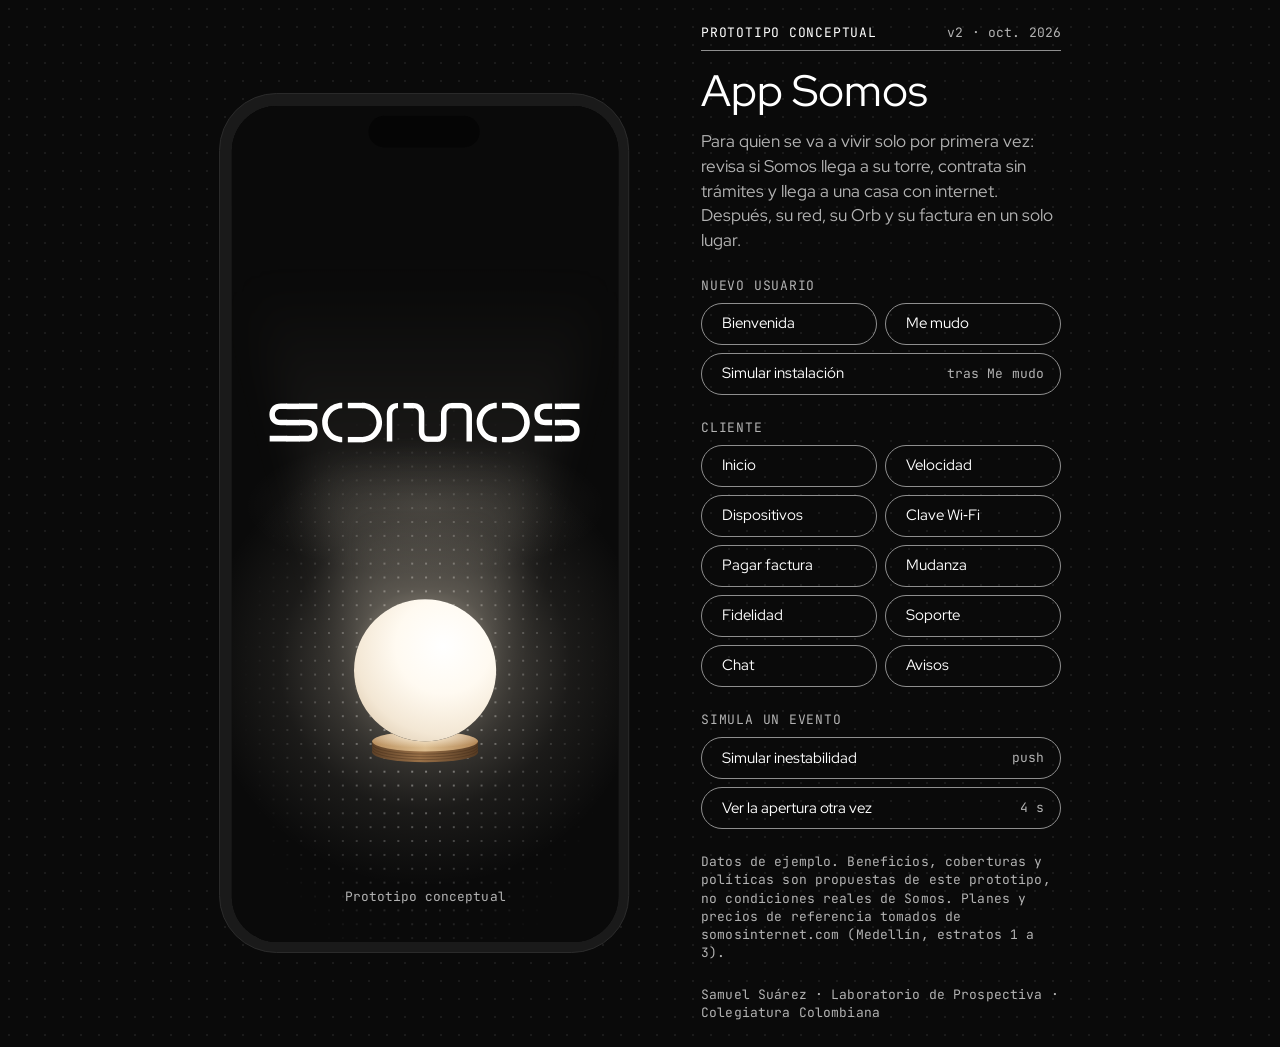
==== commit 9afd8851: "Rutas de los íconos en index.html" ====
--- a/index.html
+++ b/index.html
@@ -11,8 +11,8 @@
 <meta name="apple-mobile-web-app-title" content="Somos">
 <meta name="description" content="Prototipo conceptual de la app de Somos para jóvenes que se van a vivir solos. Proyecto de Laboratorio de Prospectiva, Colegiatura Colombiana.">
 <link rel="manifest" href="manifest.webmanifest">
-<link rel="icon" type="image/png" href="icons/icon-192.png">
-<link rel="apple-touch-icon" href="icons/apple-touch-icon.png">
+<link rel="icon" type="image/png" href="icon-192.png">
+<link rel="apple-touch-icon" href="apple-touch-icon.png">
 <link rel="preconnect" href="https://fonts.googleapis.com"><link rel="preconnect" href="https://fonts.gstatic.com" crossorigin><link rel="stylesheet" href="https://fonts.googleapis.com/css2?family=JetBrains+Mono:wght@400;700&family=Red+Hat+Display:wght@400;500&display=swap">
 <style>
 /* Layout: escritorio = teléfono 390×844 + panel de recorrido a la derecha; móvil = la app a pantalla completa.
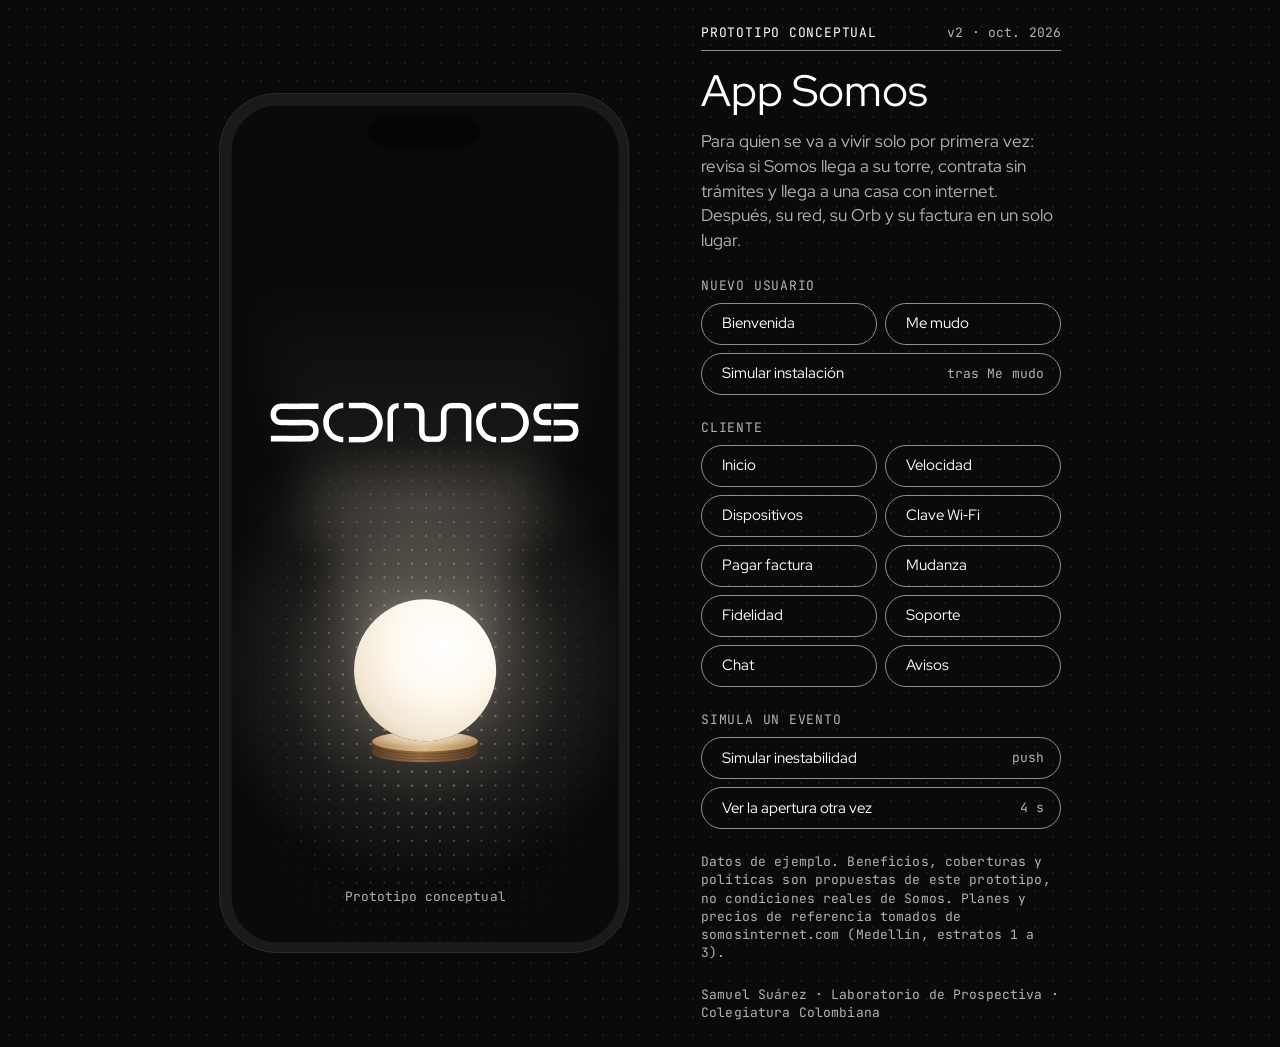
==== commit 5f873d72: "Pantalla completa en el teléfono: barra de abajo pegada y cabecera bajo el notch" ====
--- a/index.html
+++ b/index.html
@@ -67,6 +67,7 @@
 
   --inset-top: 44px;
   --inset-bottom: 18px;
+  --tab-bottom: 18px;
 }
 
 [hidden] { display: none !important; }
@@ -192,7 +193,7 @@
   position: absolute;
   top: 0; left: 0; right: 0;
   z-index: 20;
-  padding: calc(var(--inset-top) + 4px) var(--space-6) 10px;
+  padding: var(--inset-top) var(--space-6) 10px;
   display: flex;
   align-items: center;
   justify-content: space-between;
@@ -239,7 +240,7 @@
   overflow-x: hidden;
   overscroll-behavior: contain;
   scrollbar-width: none;
-  padding: calc(var(--inset-top) + 68px) var(--space-6) calc(var(--inset-bottom) + 108px);
+  padding: calc(var(--inset-top) + 68px) var(--space-6) calc(var(--tab-bottom) + 92px);
   box-sizing: border-box;
   display: flex;
   flex-direction: column;
@@ -403,7 +404,7 @@
 /* Barra de pestañas */
 .tabbar {
   position: absolute; left: 0; right: 0; bottom: 0; z-index: 25;
-  padding: 10px 12px calc(var(--inset-bottom) + 6px);
+  padding: 8px 12px var(--tab-bottom);
   background: var(--surface-raised);
   border-top: 1px solid var(--line-subtle);
   display: grid; grid-template-columns: repeat(5, 1fr);
@@ -411,14 +412,14 @@
 .tab {
   position: relative; z-index: 1;
   display: flex; flex-direction: column; align-items: center; justify-content: center; gap: 4px;
-  height: 56px; border: 0; background: none; padding: 0;
+  height: 52px; border: 0; background: none; padding: 0;
   font-family: var(--font-mono); font-size: 11px; font-weight: 700; color: var(--ink);
   transition: color 160ms linear;
 }
 .tab[aria-selected="true"] { color: var(--surface); }
 .tab .i { width: 22px; height: 22px; }
 .tab__ind {
-  position: absolute; top: 10px; left: 12px; height: 56px; width: 60px;
+  position: absolute; top: 8px; left: 12px; height: 52px; width: 60px;
   border-radius: 20px; background: var(--ink); z-index: 0;
 }
 
@@ -461,7 +462,7 @@
 }
 .page.is-open { transform: none; visibility: visible; transition: transform 420ms var(--ease-sheet), visibility 0s; }
 .page__bar {
-  padding: calc(var(--inset-top) + 4px) var(--space-6) 12px;
+  padding: var(--inset-top) var(--space-6) 12px;
   display: flex; align-items: center; gap: var(--space-4);
   border-bottom: 1px solid var(--line-subtle);
 }
@@ -485,7 +486,7 @@
 
 /* Toast */
 .toast {
-  position: absolute; z-index: 56; left: 0; right: 0; margin: 0 auto; bottom: calc(var(--inset-bottom) + 96px);
+  position: absolute; z-index: 56; left: 0; right: 0; margin: 0 auto; bottom: calc(var(--tab-bottom) + 80px);
   width: max-content; max-width: calc(100% - 48px); box-sizing: border-box;
   display: flex; align-items: center; gap: 10px;
   padding: 12px 18px 12px 14px; border-radius: var(--radius-pill);
@@ -773,9 +774,9 @@
 }
 @media (max-width: 520px) {
   /* En el teléfono la app ocupa la pantalla completa y respeta la isla, la muesca y la barra de inicio. */
-  :root { --inset-top: calc(env(safe-area-inset-top, 0px) + 8px); --inset-bottom: calc(env(safe-area-inset-bottom, 0px) + 6px); }
+  :root { --inset-top: max(env(safe-area-inset-top, 0px), 10px); --inset-bottom: env(safe-area-inset-bottom, 0px); --tab-bottom: max(calc(env(safe-area-inset-bottom, 0px) - 12px), 10px); }
   html, body { overflow: hidden; overscroll-behavior: none; }
-  .stage { display: block; padding: 0; height: 100%; background-image: none; }
+  .stage { display: block; padding: 0; position: fixed; top: 0; left: 0; width: 100%; height: 100%; height: var(--app-h, 100dvh); background-image: none; }
   .device-slot { width: 100%; height: 100%; }
   .device { width: 100%; height: 100%; padding: 0; border: 0; border-radius: 0; background: var(--surface); transform: none !important; }
   .device::before { display: none; }
@@ -811,7 +812,7 @@
 /* ---------- Bienvenida ---------- */
 .page--welcome {
   z-index: 36; transform: none; opacity: 0;
-  padding: calc(var(--inset-top) + 15px) var(--space-6) calc(var(--inset-bottom) + 18px);
+  padding: calc(var(--inset-top) + 11px) var(--space-6) calc(var(--inset-bottom) + 18px);
   box-sizing: border-box; overflow: hidden;
   transition: opacity 360ms linear, background-color 500ms linear, visibility 0s linear 360ms;
 }
@@ -2969,6 +2970,18 @@
   window.addEventListener("load", () => navigator.serviceWorker.register("sw.js").catch(() => {}));
 }
 
+/* En el teléfono, con la app instalada (iOS), el alto de la página a veces se queda corto: lo fijamos al alto real de la pantalla. */
+function fixStandaloneHeight() {
+  const standalone = window.navigator.standalone || (window.matchMedia && matchMedia("(display-mode: standalone)").matches);
+  if (!standalone) return;
+  const portrait = innerHeight >= innerWidth;
+  const h = Math.max(innerHeight, document.documentElement.clientHeight, portrait ? screen.height : screen.width);
+  document.documentElement.style.setProperty("--app-h", h + "px");
+}
+fixStandaloneHeight();
+window.addEventListener("resize", fixStandaloneHeight);
+window.addEventListener("orientationchange", () => setTimeout(fixStandaloneHeight, 300));
+
 init();
 
 </script>
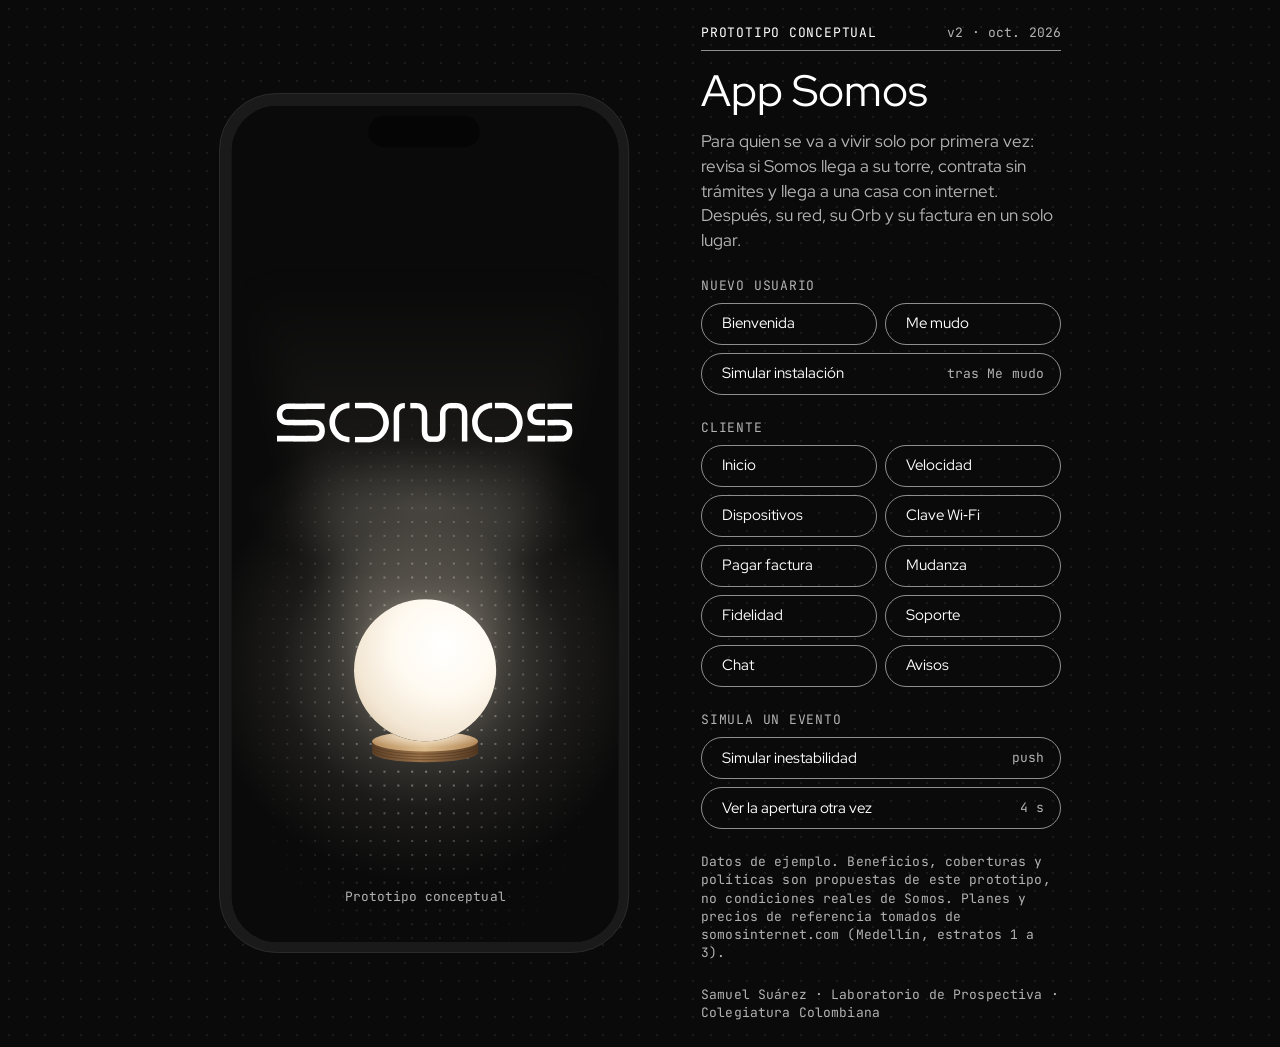
==== commit 80882677: "Arma index.html: barra de estado opaca y alto normal en el iPhone" ====
--- a/index.html
+++ b/index.html
@@ -7,7 +7,7 @@
 <meta name="theme-color" content="#0a0a0a">
 <meta name="apple-mobile-web-app-capable" content="yes">
 <meta name="mobile-web-app-capable" content="yes">
-<meta name="apple-mobile-web-app-status-bar-style" content="black-translucent">
+<meta name="apple-mobile-web-app-status-bar-style" content="black">
 <meta name="apple-mobile-web-app-title" content="Somos">
 <meta name="description" content="Prototipo conceptual de la app de Somos para jóvenes que se van a vivir solos. Proyecto de Laboratorio de Prospectiva, Colegiatura Colombiana.">
 <link rel="manifest" href="manifest.webmanifest">
@@ -773,10 +773,11 @@
   .panel { width: 100%; max-width: 414px; }
 }
 @media (max-width: 520px) {
-  /* En el teléfono la app ocupa la pantalla completa y respeta la isla, la muesca y la barra de inicio. */
+  /* En el teléfono la app ocupa la pantalla completa. Instalada en iPhone, la barra de estado es opaca (ver build.py),
+     así que la página empieza justo debajo de la isla y llega hasta el borde de abajo. */
   :root { --inset-top: max(env(safe-area-inset-top, 0px), 10px); --inset-bottom: env(safe-area-inset-bottom, 0px); --tab-bottom: max(calc(env(safe-area-inset-bottom, 0px) - 12px), 10px); }
   html, body { overflow: hidden; overscroll-behavior: none; }
-  .stage { display: block; padding: 0; position: fixed; top: 0; left: 0; width: 100%; height: 100%; height: var(--app-h, 100dvh); background-image: none; }
+  .stage { display: block; padding: 0; position: fixed; top: 0; left: 0; width: 100%; height: 100%; background-image: none; }
   .device-slot { width: 100%; height: 100%; }
   .device { width: 100%; height: 100%; padding: 0; border: 0; border-radius: 0; background: var(--surface); transform: none !important; }
   .device::before { display: none; }
@@ -2970,18 +2971,6 @@
   window.addEventListener("load", () => navigator.serviceWorker.register("sw.js").catch(() => {}));
 }
 
-/* En el teléfono, con la app instalada (iOS), el alto de la página a veces se queda corto: lo fijamos al alto real de la pantalla. */
-function fixStandaloneHeight() {
-  const standalone = window.navigator.standalone || (window.matchMedia && matchMedia("(display-mode: standalone)").matches);
-  if (!standalone) return;
-  const portrait = innerHeight >= innerWidth;
-  const h = Math.max(innerHeight, document.documentElement.clientHeight, portrait ? screen.height : screen.width);
-  document.documentElement.style.setProperty("--app-h", h + "px");
-}
-fixStandaloneHeight();
-window.addEventListener("resize", fixStandaloneHeight);
-window.addEventListener("orientationchange", () => setTimeout(fixStandaloneHeight, 300));
-
 init();
 
 </script>
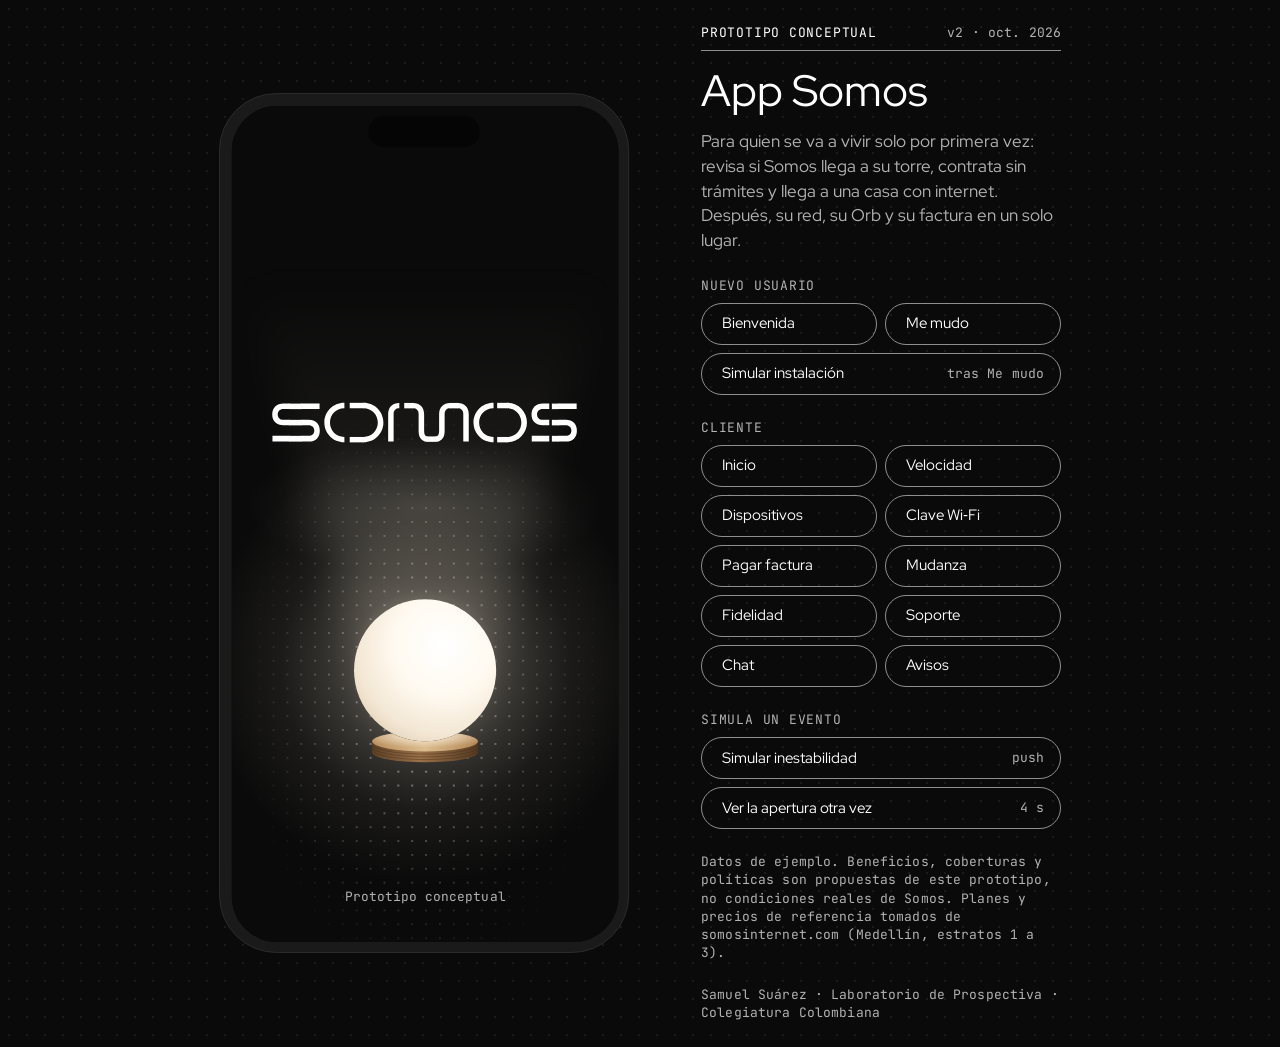
==== commit 06717106: "Arma index.html: aviso de reinstalación, diagnóstico y ajustes para iPhone" ====
--- a/index.html
+++ b/index.html
@@ -784,6 +784,14 @@
   .app { width: 100%; height: 100%; border-radius: 0; }
   .panel { display: none; }
   .splash__logo { width: 94%; margin-left: -47%; }
+  /* Instalada en iPhone: el fondo de la página es el de la barra de pestañas. En instalaciones anteriores,
+     iOS pinta con ese color la franja que queda debajo de la página, así la barra se ve pegada al borde. */
+  html.is-standalone { background: var(--surface-raised); }
+  /* Instalación anterior con barra translúcida: el encabezado baja para salir de la zona que el iPhone desenfoca. */
+  html.is-old-install { --inset-top: calc(env(safe-area-inset-top, 0px) + 14px); }
+}
+@media (display-mode: standalone) and (max-width: 520px) {
+  html { background: var(--surface-raised); }
 }
 
 @media (prefers-reduced-motion: reduce) {
@@ -1185,6 +1193,7 @@
                 <button class="btn btn--secondary" type="button" data-nav="welcome">Nuevo usuario</button>
                 <button class="btn btn--primary only-new" type="button" data-nav="install">Simular instalación</button>
               </div>
+              <p class="label muted" id="screenDiag"></p>
             </div>
             <p class="label credit">Prototipo conceptual. No es la app oficial de Somos. Samuel Suárez · Laboratorio de Prospectiva · Colegiatura Colombiana.</p>
           </section>
@@ -2849,7 +2858,41 @@
 }
 function afterSplash() {
   if (!DATA.client && HASH === "mudanza" && !afterSplash.done) { afterSplash.done = true; setTimeout(() => openMove(true), 250); }
-}
+  else setTimeout(reinstallNotice, 450);
+}
+
+/* ============ iPhone: instalación anterior con barra translúcida ============ */
+/* Desde iOS 26, una app instalada con la barra de estado translúcida queda corta abajo y el iPhone desenfoca el encabezado.
+   La versión actual pide la barra opaca, pero el iPhone guarda esa configuración al instalar: hay que volver a agregarla. */
+function screenInfo() {
+  const p = document.createElement("div");
+  p.style.cssText = "position:fixed;left:0;top:0;width:0;height:0;visibility:hidden;pointer-events:none;padding-top:env(safe-area-inset-top);padding-bottom:env(safe-area-inset-bottom)";
+  document.body.appendChild(p);
+  const cs = getComputedStyle(p), top = parseFloat(cs.paddingTop) || 0, bottom = parseFloat(cs.paddingBottom) || 0;
+  p.remove();
+  const standalone = navigator.standalone === true || !!(window.matchMedia && matchMedia("(display-mode: standalone)").matches);
+  return { standalone, top, bottom, vw: innerWidth, vh: innerHeight, sw: screen.width, sh: screen.height };
+}
+function checkScreen() {
+  const s = screenInfo(), old = s.standalone && s.top > 20;
+  document.documentElement.classList.toggle("is-standalone", s.standalone);
+  document.documentElement.classList.toggle("is-old-install", old);
+  const d = $("#screenDiag");
+  if (d) d.textContent = `Pantalla: ${s.standalone ? "app instalada" : "navegador"}${s.standalone ? (old ? ", barra translúcida (instalación anterior)" : ", barra opaca") : ""}. Ventana ${s.vw}×${s.vh}, pantalla ${s.sw}×${s.sh}, márgenes ${Math.round(s.top)} arriba y ${Math.round(s.bottom)} abajo.`;
+  return old;
+}
+function reinstallNotice() {
+  if (!checkScreen()) return;
+  try { if (localStorage.getItem("somos-aviso-reinstalar") === "1") return; localStorage.setItem("somos-aviso-reinstalar", "1"); } catch (e) { /* sin almacenamiento: se muestra igual */ }
+  openSheet(sheetHead("Vuelve a agregar la app", "Tu iPhone guardó la configuración anterior") +
+    `<div class="state state--warning">${ic("alert")}<div class="state__body"><p class="state__title">Instalación anterior</p><p class="state__text">Por eso queda un espacio abajo y el logo se ve borroso. Se arregla instalándola otra vez.</p></div></div>
+     <p class="body-s"><b>1.</b> Mantén presionado el ícono de Somos y elige <b>Eliminar app</b>.</p>
+     <p class="body-s"><b>2.</b> Abre el link en Safari y recarga la página.</p>
+     <p class="body-s"><b>3.</b> Toca Compartir y luego <b>Agregar a pantalla de inicio</b>.</p>
+     <button class="btn btn--primary btn--block" type="button" data-action="close-sheet">Entendido</button>`);
+}
+checkScreen();
+window.addEventListener("resize", checkScreen);
 
 /* Estado del cliente: nuevo (espera la instalación) o activo */
 function applyClientState() {
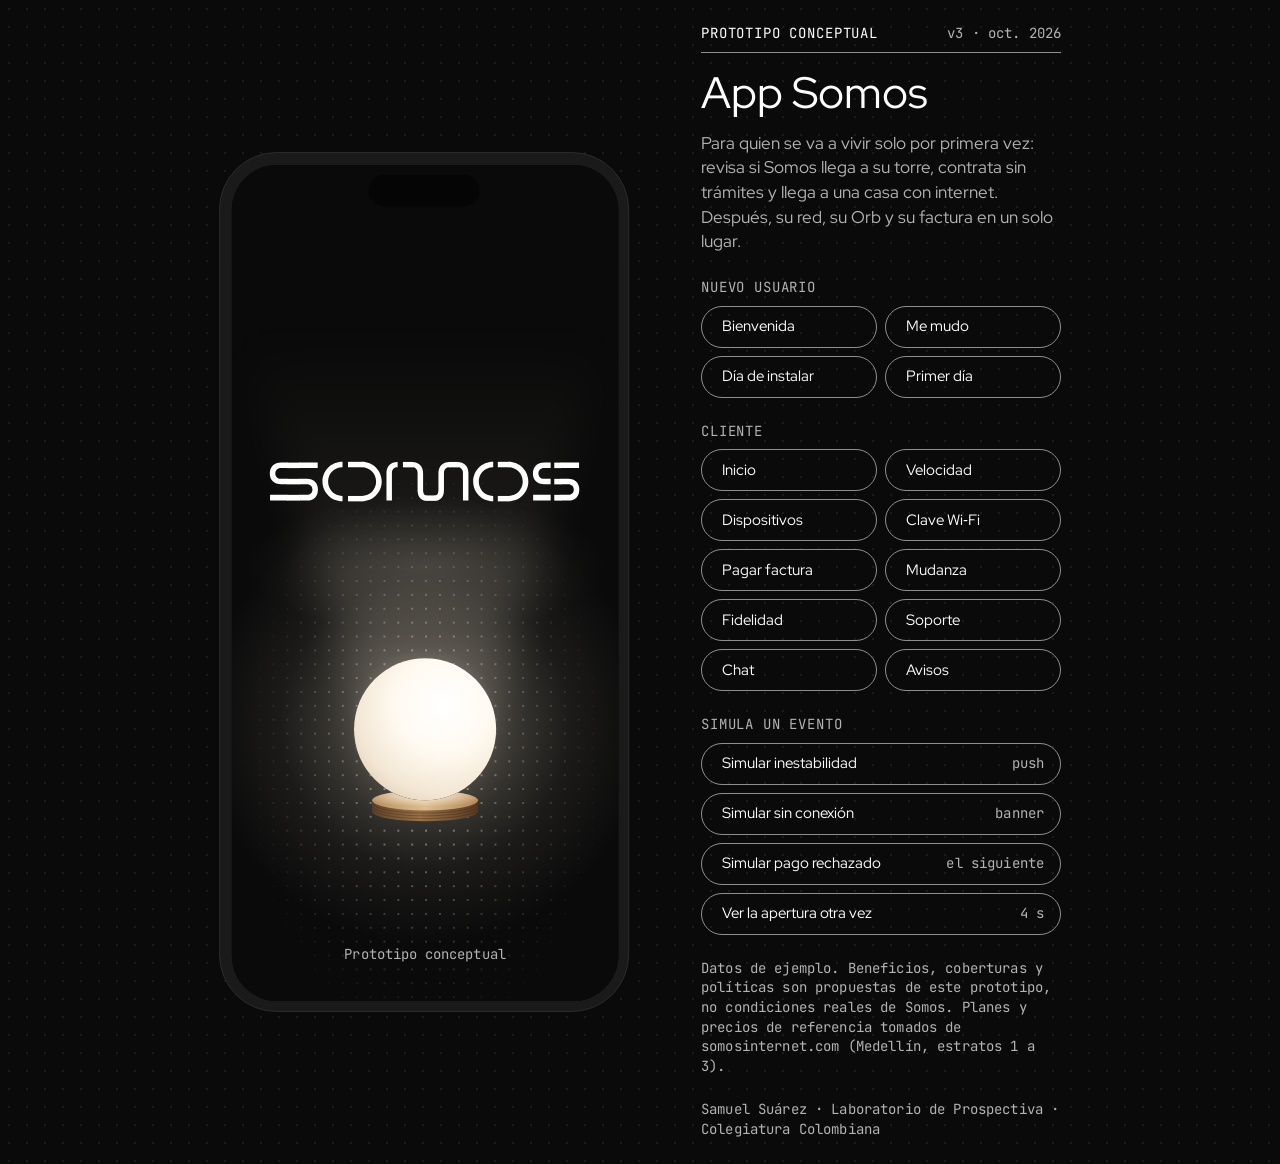
==== commit 96eee715: "v3: index.html con las 11 mejoras de experiencia" ====
--- a/index.html
+++ b/index.html
@@ -161,7 +161,7 @@
 .panel__note { color: var(--ink-muted); }
 
 /* ---------- Tipografía ---------- */
-.label { font-family: var(--font-mono); font-size: 13px; line-height: 1.4; letter-spacing: 0.01em; }
+.label { font-family: var(--font-mono); font-size: 14px; line-height: 1.4; letter-spacing: 0.01em; }
 .label--caps { text-transform: uppercase; letter-spacing: 0.06em; }
 .muted { color: var(--ink-muted); }
 .num { font-variant-numeric: tabular-nums; font-feature-settings: "tnum" 1; }
@@ -265,7 +265,7 @@
   min-height: 42px; padding: var(--space-2) var(--space-6);
   border-radius: var(--radius-pill); border: 1px solid var(--line);
   background: transparent; color: var(--ink);
-  font-family: var(--font-mono); font-size: 14px; font-weight: 700; line-height: 1.2;
+  font-family: var(--font-mono); font-size: 15px; font-weight: 700; line-height: 1.2;
   white-space: nowrap; text-decoration: none;
   transition: background-color 120ms linear, color 120ms linear, border-color 120ms linear, opacity 120ms linear;
 }
@@ -280,7 +280,7 @@
 .link-btn {
   display: inline-flex; align-items: center; gap: 6px;
   background: none; border: 0; padding: 4px 0;
-  font-family: var(--font-mono); font-size: 13px; font-weight: 700;
+  font-family: var(--font-mono); font-size: 14px; font-weight: 700;
   text-decoration: underline; text-underline-offset: 4px;
 }
 
@@ -316,10 +316,10 @@
 .state--warning > .i { color: var(--warning); }
 .state--danger > .i { color: var(--danger); }
 .state__body { display: flex; flex-direction: column; gap: 4px; min-width: 0; flex: 1; }
-.state__title { font-family: var(--font-mono); font-size: 14px; font-weight: 700; line-height: 1.25; color: var(--success); }
+.state__title { font-family: var(--font-mono); font-size: 15px; font-weight: 700; line-height: 1.25; color: var(--success); }
 .state--warning .state__title { color: var(--warning); }
 .state--danger .state__title { color: var(--danger); }
-.state__text { font-family: var(--font-mono); font-size: 13px; line-height: 1.45; }
+.state__text { font-family: var(--font-mono); font-size: 14px; line-height: 1.45; }
 .state .link-btn { align-self: flex-start; margin-top: 4px; }
 
 .pill {
@@ -327,7 +327,7 @@
   height: 28px; padding: 0 12px 0 8px; box-sizing: border-box;
   border-radius: var(--radius-pill);
   border: 1px solid var(--success); background: var(--success-ground); color: var(--success);
-  font-family: var(--font-mono); font-size: 13px; font-weight: 700; white-space: nowrap;
+  font-family: var(--font-mono); font-size: 14px; font-weight: 700; white-space: nowrap;
 }
 .pill .i { width: 16px; height: 16px; }
 .pill--warning { border-color: var(--warning); background: var(--warning-ground); color: var(--warning); }
@@ -336,7 +336,7 @@
 
 /* Filas de datos (dl) */
 .rows { margin: 0; display: flex; flex-direction: column; }
-.rows > div, .rows > span { display: flex; justify-content: space-between; gap: var(--space-4); padding: 10px 0; border-bottom: 1px solid var(--line-subtle); font-family: var(--font-mono); font-size: 13px; line-height: 1.4; }
+.rows > div, .rows > span { display: flex; justify-content: space-between; gap: var(--space-4); padding: 10px 0; border-bottom: 1px solid var(--line-subtle); font-family: var(--font-mono); font-size: 14px; line-height: 1.4; }
 .rows > div:last-child, .rows > span:last-child { border-bottom: 0; }
 .rows dt, .rows .dt { color: var(--ink-muted); flex: 0 0 auto; max-width: 58%; }
 .rows dd, .rows .dd { margin: 0; font-weight: 700; text-align: right; }
@@ -363,7 +363,7 @@
 .chip {
   height: 36px; padding: 0 16px; border-radius: var(--radius-pill);
   border: 1px solid var(--line); background: transparent;
-  font-family: var(--font-mono); font-size: 13px; font-weight: 700;
+  font-family: var(--font-mono); font-size: 14px; font-weight: 700;
   transition: background-color 120ms linear, color 120ms linear;
 }
 .chip[aria-pressed="true"] { background: var(--ink); color: var(--surface); border-color: var(--ink); }
@@ -388,7 +388,7 @@
 
 /* Campos */
 .field { display: flex; flex-direction: column; gap: var(--space-2); }
-.field label { font-family: var(--font-mono); font-size: 13px; }
+.field label { font-family: var(--font-mono); font-size: 14px; }
 .input-wrap { position: relative; display: flex; align-items: center; }
 .input {
   width: 100%; box-sizing: border-box; height: 52px;
@@ -413,7 +413,7 @@
   position: relative; z-index: 1;
   display: flex; flex-direction: column; align-items: center; justify-content: center; gap: 4px;
   height: 52px; border: 0; background: none; padding: 0;
-  font-family: var(--font-mono); font-size: 11px; font-weight: 700; color: var(--ink);
+  font-family: var(--font-mono); font-size: 12px; font-weight: 700; color: var(--ink);
   transition: color 160ms linear;
 }
 .tab[aria-selected="true"] { color: var(--surface); }
@@ -491,7 +491,7 @@
   display: flex; align-items: center; gap: 10px;
   padding: 12px 18px 12px 14px; border-radius: var(--radius-pill);
   background: var(--ink); color: var(--surface);
-  font-family: var(--font-mono); font-size: 13px; font-weight: 700;
+  font-family: var(--font-mono); font-size: 14px; font-weight: 700;
   transform: translateY(24px); opacity: 0; pointer-events: none;
   transition: transform 420ms var(--ease-spring), opacity 200ms linear;
 }
@@ -593,7 +593,7 @@
 .gauge__center { position: absolute; left: 0; right: 0; top: 70px; display: flex; flex-direction: column; align-items: center; gap: 4px; text-align: center; }
 .gauge__num { font-size: 60px; line-height: 1; letter-spacing: -0.02em; }
 .phases { display: flex; justify-content: center; gap: var(--space-2); }
-.phase { font-family: var(--font-mono); font-size: 12px; font-weight: 700; padding: 5px 10px; border-radius: var(--radius-pill); border: 1px solid var(--line-subtle); color: var(--ink); opacity: 0.55; transition: opacity 150ms linear, border-color 150ms linear; }
+.phase { font-family: var(--font-mono); font-size: 13px; font-weight: 700; padding: 5px 10px; border-radius: var(--radius-pill); border: 1px solid var(--line-subtle); color: var(--ink); opacity: 0.55; transition: opacity 150ms linear, border-color 150ms linear; }
 .phase.is-on { opacity: 1; border-color: var(--plan-1); color: var(--plan-1); background: var(--plan-1-ground); }
 .phase.is-done { opacity: 1; }
 .results { display: grid; grid-template-columns: repeat(3, 1fr); gap: var(--space-2); }
@@ -615,7 +615,7 @@
 .hold__fill { position: absolute; inset: 0; background: var(--ink); transform: scaleX(0); transform-origin: left; z-index: -1; }
 .hold.is-holding { color: var(--surface); border-color: var(--ink); }
 
-.rate { font-family: var(--font-mono); font-size: 13px; font-weight: 700; }
+.rate { font-family: var(--font-mono); font-size: 14px; font-weight: 700; }
 .bars { display: flex; align-items: flex-end; gap: 2px; height: 12px; }
 .bars i { width: 3px; background: var(--ink); border-radius: 1px; }
 .bars i.off { background: rgba(255, 255, 255, 0.2); }
@@ -863,10 +863,10 @@
 .plan-opt.plan--2[aria-checked="true"] .method__radio::after { background: var(--plan-2); }
 .cal-head { display: flex; justify-content: space-between; align-items: baseline; }
 .cal { display: grid; grid-template-columns: repeat(7, 1fr); gap: 6px; }
-.cal__wd { text-align: center; font-family: var(--font-mono); font-size: 13px; color: var(--ink-muted); }
+.cal__wd { text-align: center; font-family: var(--font-mono); font-size: 14px; color: var(--ink-muted); }
 .day {
   aspect-ratio: 1; border-radius: 50%; border: 1px solid var(--line-subtle); background: transparent; padding: 0;
-  display: grid; place-items: center; font-family: var(--font-mono); font-size: 14px; font-weight: 700; color: var(--ink);
+  display: grid; place-items: center; font-family: var(--font-mono); font-size: 15px; font-weight: 700; color: var(--ink);
   transition: background-color 120ms linear, color 120ms linear;
 }
 .day[aria-pressed="true"] { background: var(--ink); color: var(--surface); border-color: var(--ink); }
@@ -874,10 +874,88 @@
 .day.is-first { border-color: var(--line); }
 .mv-done .lamp { width: 150px; }
 
+/* ---------- v3: mejoras de experiencia ---------- */
+.btn--sm { min-height: 36px; padding: 6px 14px; font-size: 14px; }
+.state--info { border-color: var(--plan-1); background: var(--plan-1-ground); }
+.state--info > .i, .state--info .state__title { color: var(--plan-1); }
+.done-badge--danger { border-color: var(--danger); background: var(--danger-ground); color: var(--danger); }
+
+/* Comparar apartamentos */
+.place-row { display: flex; align-items: center; gap: 8px; }
+.place-row .method { flex: 1; min-width: 0; }
+.save-btn { width: 48px; height: 48px; flex: none; border-color: var(--line-subtle); }
+.save-btn[aria-pressed="true"] { background: var(--ink); color: var(--surface); border-color: var(--ink); }
+.save-btn[aria-pressed="true"] .i, .save-big[aria-pressed="true"] .i { fill: currentColor; }
+.save-big[aria-pressed="true"] { border-color: var(--ink); }
+.saved-hint { display: flex; align-items: center; gap: 8px; }
+.saved-strip { display: flex; flex-direction: column; gap: 10px; padding: 14px 16px; border: 1px solid var(--line); border-radius: var(--radius-sm); background: var(--surface-raised); }
+.saved-strip__top { display: flex; align-items: center; justify-content: space-between; gap: 8px; }
+.saved-strip__names { display: flex; flex-wrap: wrap; gap: 6px; }
+.saved-strip__names .pill { height: auto; min-height: 28px; white-space: normal; padding: 4px 12px; }
+.cmp-list { display: flex; flex-direction: column; gap: 14px; }
+.cmp { display: flex; flex-direction: column; gap: 10px; padding: 16px; border: 1px solid var(--line); border-radius: var(--radius-lg); background: var(--surface); }
+.cmp.is-off { border-style: dashed; }
+.cmp.is-off .rows dd { color: var(--ink-muted); }
+.cmp__head { display: flex; align-items: flex-start; justify-content: space-between; gap: 10px; }
+
+/* Estrato y planes */
+.estrato-auto { display: flex; align-items: center; justify-content: space-between; gap: 12px; padding: 14px 16px; border: 1px solid var(--line); border-radius: var(--radius-sm); }
+.plan__fit { color: var(--ink); }
+.needs .field { gap: 8px; }
+.needs__toggle { display: flex; align-items: center; justify-content: space-between; gap: 12px; width: 100%; padding: 0; border: 0; background: none; color: inherit; text-align: left; }
+.needs__toggle > .i { width: 18px; height: 18px; transition: transform 200ms var(--ease-out); }
+.needs.is-open .needs__toggle > .i { transform: rotate(180deg); }
+.needs__body { display: flex; flex-direction: column; gap: 16px; animation: stepIn 300ms var(--ease-out) both; }
+
+/* Técnico en camino */
+.tech { gap: 14px; }
+.tech__who { display: flex; align-items: center; gap: 12px; }
+.tech__av { width: 44px; height: 44px; border-radius: 50%; display: grid; place-items: center; flex: none; background: var(--ink); color: var(--surface); font-family: var(--font-mono); font-weight: 700; font-size: 14px; }
+.route { position: relative; height: 34px; margin: 4px 14px 0; }
+.route__line { position: absolute; left: 0; right: 0; top: 16px; height: 2px; background-image: linear-gradient(90deg, var(--line) 50%, transparent 50%); background-size: 8px 2px; }
+.route__line i { position: absolute; left: 0; top: 0; height: 2px; background: var(--ink); transition: width 500ms var(--ease-out); }
+.route__van { position: absolute; top: 2px; width: 30px; height: 30px; margin-left: -15px; border-radius: 50%; display: grid; place-items: center; background: var(--ink); color: var(--surface); transition: left 500ms var(--ease-out); }
+.route__van .i { width: 18px; height: 18px; }
+.route__ends { display: flex; justify-content: space-between; }
+
+/* Primer día: lo que te prometimos */
+.promise { display: flex; flex-direction: column; }
+.promise__row { display: flex; gap: 12px; padding: 14px 0; border-bottom: 1px solid var(--line-subtle); }
+.promise__row:last-child { border-bottom: 0; }
+.promise__ok { width: 28px; height: 28px; border-radius: 50%; display: grid; place-items: center; flex: none; border: 1px solid var(--success); background: var(--success-ground); color: var(--success); }
+.promise__ok .i { width: 16px; height: 16px; }
+.promise__main { display: flex; flex-direction: column; gap: 3px; min-width: 0; }
+.promise__got { color: var(--success); font-weight: 700; }
+
+/* Primera factura */
+.timeline { list-style: none; margin: 0; padding: 0; display: flex; flex-direction: column; }
+.timeline__item { position: relative; display: flex; align-items: flex-start; gap: 12px; padding: 10px 0; }
+.timeline__item::before { content: ""; position: absolute; left: 5px; top: 0; bottom: 0; width: 1px; background: var(--line); }
+.timeline__item:first-child::before { top: 16px; }
+.timeline__item:last-child::before { bottom: calc(100% - 16px); }
+.timeline__dot { position: relative; width: 11px; height: 11px; border-radius: 50%; margin-top: 5px; flex: none; background: var(--surface); border: 1px solid var(--ink); }
+.timeline__item.is-key .timeline__dot { background: var(--ink); }
+.timeline__main { flex: 1; min-width: 0; display: flex; flex-direction: column; gap: 2px; }
+.timeline__amt { font-weight: 700; white-space: nowrap; }
+
+/* Avisos */
+.pref-list { display: flex; flex-direction: column; gap: 18px; }
+
+/* Sin conexión */
+.offline {
+  position: absolute; z-index: 21; left: 0; right: 0; margin: 0 auto; top: calc(var(--inset-top) + 66px);
+  width: max-content; max-width: calc(100% - 48px); box-sizing: border-box;
+  display: flex; align-items: center; gap: 10px; padding: 10px 16px 10px 12px; border-radius: var(--radius-pill);
+  background: var(--warning-ground); border: 1px solid var(--warning); color: var(--warning);
+  font-family: var(--font-mono); font-size: 14px; font-weight: 700; animation: stepIn 360ms var(--ease-out) both;
+}
+.offline .i { width: 18px; height: 18px; }
+.app.is-offline .screen { padding-top: calc(var(--inset-top) + 136px); }
+
 </style>
 </head>
 <body>
-<svg width="0" height="0" style="position:absolute" aria-hidden="true"><defs><symbol id="i-home" viewBox="0 0 24 24"><path d="M3 10.5 12 3l9 7.5M5 9v12h5v-6h4v6h5V9"/></symbol><symbol id="i-orb" viewBox="0 0 24 24"><path d="M12 16a6.5 6.5 0 1 0 0-13 6.5 6.5 0 0 0 0 13ZM6 20.5h12M8.2 16.8 7.5 20.5M15.8 16.8l.7 3.7"/></symbol><symbol id="i-receipt" viewBox="0 0 24 24"><path d="M6 3h12v18l-3-2-3 2-3-2-3 2V3ZM9 8h6M9 12h6M9 16h3"/></symbol><symbol id="i-gift" viewBox="0 0 24 24"><path d="M4 11h16v10H4zM3 7h18v4H3zM12 7v14M12 7C10.5 3.5 7 3.2 7 5.2S9.6 7 12 7Zm0 0c1.5-3.5 5-3.8 5-1.8S14.4 7 12 7Z"/></symbol><symbol id="i-support" viewBox="0 0 24 24"><path d="M4 14v-2a8 8 0 0 1 16 0v2M4 13h3v6H4zM17 13h3v6h-3zM20 19c0 1.5-1.5 2.5-4 2.5h-3"/></symbol><symbol id="i-bell" viewBox="0 0 24 24"><path d="M6 17v-6a6 6 0 0 1 12 0v6l1.5 2h-15L6 17ZM10 21.5h4"/></symbol><symbol id="i-wifi" viewBox="0 0 24 24"><path d="M2.5 9a14 14 0 0 1 19 0M5.5 12.5a9.5 9.5 0 0 1 13 0M8.5 16a5 5 0 0 1 7 0M12 19.5v.5"/></symbol><symbol id="i-devices" viewBox="0 0 24 24"><path d="M3 5h14v9H3zM1.5 17h14M17.5 9h5v11h-5zM19.5 17.5h1"/></symbol><symbol id="i-phone" viewBox="0 0 24 24"><path d="M7 2.5h10v19H7zM11 18.5h2"/></symbol><symbol id="i-laptop" viewBox="0 0 24 24"><path d="M4 5h16v11H4zM2 19h20"/></symbol><symbol id="i-gamepad" viewBox="0 0 24 24"><path d="M7 8h10a4 4 0 0 1 4 4v1.5a3.5 3.5 0 0 1-6.3 2.1L14 15h-4l-.7.6A3.5 3.5 0 0 1 3 13.5V12a4 4 0 0 1 4-4ZM7.5 10.5v3M6 12h3M15.5 11h.5M17.5 13h.5"/></symbol><symbol id="i-tv" viewBox="0 0 24 24"><path d="M3 6h18v11H3zM8 21h8M9 2l3 4 3-4"/></symbol><symbol id="i-tablet" viewBox="0 0 24 24"><path d="M5 2.5h14v19H5zM11 18.5h2"/></symbol><symbol id="i-speaker" viewBox="0 0 24 24"><path d="M7 2.5h10v19H7zM12 16.5a3 3 0 1 0 0-6 3 3 0 0 0 0 6ZM12 6.5v.5"/></symbol><symbol id="i-watch" viewBox="0 0 24 24"><path d="M8 6h8v12H8zM9 6l1-3.5h4L15 6M9 18l1 3.5h4l1-3.5M12 9.5V12l1.5 1.5"/></symbol><symbol id="i-bulb" viewBox="0 0 24 24"><path d="M9 18h6M10 21h4M12 3a6 6 0 0 0-3.5 10.9V16h7v-2.1A6 6 0 0 0 12 3Z"/></symbol><symbol id="i-check" viewBox="0 0 24 24"><path d="M4 12l5 5L20 6"/></symbol><symbol id="i-alert" viewBox="0 0 24 24"><path d="M12 3 2 20h20L12 3ZM12 10v5M12 17.5v.5"/></symbol><symbol id="i-close" viewBox="0 0 24 24"><path d="M5 5l14 14M19 5 5 19"/></symbol><symbol id="i-back" viewBox="0 0 24 24"><path d="M15 4 7 12l8 8"/></symbol><symbol id="i-chevR" viewBox="0 0 24 24"><path d="M9 5l7 7-7 7"/></symbol><symbol id="i-chevD" viewBox="0 0 24 24"><path d="M5 9l7 7 7-7"/></symbol><symbol id="i-arrowRight" viewBox="0 0 24 24"><path d="M4 12h15M13 6l6 6-6 6"/></symbol><symbol id="i-eye" viewBox="0 0 24 24"><path d="M2 12s3.5-6.5 10-6.5S22 12 22 12s-3.5 6.5-10 6.5S2 12 2 12ZM12 15a3 3 0 1 0 0-6 3 3 0 0 0 0 6Z"/></symbol><symbol id="i-eyeOff" viewBox="0 0 24 24"><path d="M2 12s3.5-6.5 10-6.5S22 12 22 12s-3.5 6.5-10 6.5S2 12 2 12ZM12 15a3 3 0 1 0 0-6 3 3 0 0 0 0 6ZM4 4l16 16"/></symbol><symbol id="i-qr" viewBox="0 0 24 24"><path d="M3 3h7v7H3zM14 3h7v7h-7zM3 14h7v7H3zM14 14h3v3h-3zM18 18h3v3h-3zM6 6h1v1H6zM17 6h1v1h-1zM6 17h1v1H6z"/></symbol><symbol id="i-copy" viewBox="0 0 24 24"><path d="M8 8h12v12H8zM4 16V4h12"/></symbol><symbol id="i-lock" viewBox="0 0 24 24"><path d="M5 10h14v11H5zM8 10V7a4 4 0 0 1 8 0v3M12 14v3"/></symbol><symbol id="i-search" viewBox="0 0 24 24"><path d="M10.5 17a6.5 6.5 0 1 0 0-13 6.5 6.5 0 0 0 0 13ZM15.5 15.5 21 21"/></symbol><symbol id="i-pin" viewBox="0 0 24 24"><path d="M12 21s-7-6.5-7-12a7 7 0 0 1 14 0c0 5.5-7 12-7 12ZM12 11.5a2.5 2.5 0 1 0 0-5 2.5 2.5 0 0 0 0 5Z"/></symbol><symbol id="i-box" viewBox="0 0 24 24"><path d="M3 7.5 12 3l9 4.5v9L12 21l-9-4.5v-9ZM3 7.5l9 4.5 9-4.5M12 12v9M7.5 5.2l9 4.5"/></symbol><symbol id="i-users" viewBox="0 0 24 24"><path d="M9 11a4 4 0 1 0 0-8 4 4 0 0 0 0 8ZM2 21a7 7 0 0 1 14 0M15.5 3.3a4 4 0 0 1 0 7.4M22 21a7 7 0 0 0-4-6.3"/></symbol><symbol id="i-pulse" viewBox="0 0 24 24"><path d="M2 12h5l3-7 4 14 3-7h5"/></symbol><symbol id="i-chat" viewBox="0 0 24 24"><path d="M4 5h16v11H9l-5 4V5Z"/></symbol><symbol id="i-bubble" viewBox="0 0 24 24"><path d="M4.5 20.5 6 16.3A8.5 8.5 0 1 1 8.2 18.6l-3.7 1.9ZM9 10.5h6M9 13.5h4"/></symbol><symbol id="i-calendar" viewBox="0 0 24 24"><path d="M4 5h16v16H4zM4 10h16M8 3v4M16 3v4"/></symbol><symbol id="i-send" viewBox="0 0 24 24"><path d="M3 20.5 21 12 3 3.5l3 8.5-3 8.5ZM6 12h8"/></symbol><symbol id="i-clock" viewBox="0 0 24 24"><path d="M12 21a9 9 0 1 0 0-18 9 9 0 0 0 0 18ZM12 7v5l3 2"/></symbol><symbol id="i-info" viewBox="0 0 24 24"><path d="M12 21a9 9 0 1 0 0-18 9 9 0 0 0 0 18ZM12 11v6M12 7.5v.5"/></symbol><symbol id="i-block" viewBox="0 0 24 24"><path d="M12 21a9 9 0 1 0 0-18 9 9 0 0 0 0 18ZM5.6 5.6l12.8 12.8"/></symbol><symbol id="i-pause" viewBox="0 0 24 24"><path d="M8 5v14M16 5v14"/></symbol><symbol id="i-bank" viewBox="0 0 24 24"><path d="M3 9h18L12 3 3 9ZM5.5 9v9M9.8 9v9M14.2 9v9M18.5 9v9M3 21h18"/></symbol><symbol id="i-card" viewBox="0 0 24 24"><path d="M2 5h20v14H2zM2 10h20M6 15h4"/></symbol><symbol id="i-wallet" viewBox="0 0 24 24"><path d="M3 6h17v14H3zM3 6l12-3v3M15 11h6v4h-6z"/></symbol></defs></svg>
+<svg width="0" height="0" style="position:absolute" aria-hidden="true"><defs><symbol id="i-home" viewBox="0 0 24 24"><path d="M3 10.5 12 3l9 7.5M5 9v12h5v-6h4v6h5V9"/></symbol><symbol id="i-orb" viewBox="0 0 24 24"><path d="M12 16a6.5 6.5 0 1 0 0-13 6.5 6.5 0 0 0 0 13ZM6 20.5h12M8.2 16.8 7.5 20.5M15.8 16.8l.7 3.7"/></symbol><symbol id="i-receipt" viewBox="0 0 24 24"><path d="M6 3h12v18l-3-2-3 2-3-2-3 2V3ZM9 8h6M9 12h6M9 16h3"/></symbol><symbol id="i-gift" viewBox="0 0 24 24"><path d="M4 11h16v10H4zM3 7h18v4H3zM12 7v14M12 7C10.5 3.5 7 3.2 7 5.2S9.6 7 12 7Zm0 0c1.5-3.5 5-3.8 5-1.8S14.4 7 12 7Z"/></symbol><symbol id="i-support" viewBox="0 0 24 24"><path d="M4 14v-2a8 8 0 0 1 16 0v2M4 13h3v6H4zM17 13h3v6h-3zM20 19c0 1.5-1.5 2.5-4 2.5h-3"/></symbol><symbol id="i-bell" viewBox="0 0 24 24"><path d="M6 17v-6a6 6 0 0 1 12 0v6l1.5 2h-15L6 17ZM10 21.5h4"/></symbol><symbol id="i-wifi" viewBox="0 0 24 24"><path d="M2.5 9a14 14 0 0 1 19 0M5.5 12.5a9.5 9.5 0 0 1 13 0M8.5 16a5 5 0 0 1 7 0M12 19.5v.5"/></symbol><symbol id="i-devices" viewBox="0 0 24 24"><path d="M3 5h14v9H3zM1.5 17h14M17.5 9h5v11h-5zM19.5 17.5h1"/></symbol><symbol id="i-phone" viewBox="0 0 24 24"><path d="M7 2.5h10v19H7zM11 18.5h2"/></symbol><symbol id="i-laptop" viewBox="0 0 24 24"><path d="M4 5h16v11H4zM2 19h20"/></symbol><symbol id="i-gamepad" viewBox="0 0 24 24"><path d="M7 8h10a4 4 0 0 1 4 4v1.5a3.5 3.5 0 0 1-6.3 2.1L14 15h-4l-.7.6A3.5 3.5 0 0 1 3 13.5V12a4 4 0 0 1 4-4ZM7.5 10.5v3M6 12h3M15.5 11h.5M17.5 13h.5"/></symbol><symbol id="i-tv" viewBox="0 0 24 24"><path d="M3 6h18v11H3zM8 21h8M9 2l3 4 3-4"/></symbol><symbol id="i-tablet" viewBox="0 0 24 24"><path d="M5 2.5h14v19H5zM11 18.5h2"/></symbol><symbol id="i-speaker" viewBox="0 0 24 24"><path d="M7 2.5h10v19H7zM12 16.5a3 3 0 1 0 0-6 3 3 0 0 0 0 6ZM12 6.5v.5"/></symbol><symbol id="i-watch" viewBox="0 0 24 24"><path d="M8 6h8v12H8zM9 6l1-3.5h4L15 6M9 18l1 3.5h4l1-3.5M12 9.5V12l1.5 1.5"/></symbol><symbol id="i-bulb" viewBox="0 0 24 24"><path d="M9 18h6M10 21h4M12 3a6 6 0 0 0-3.5 10.9V16h7v-2.1A6 6 0 0 0 12 3Z"/></symbol><symbol id="i-check" viewBox="0 0 24 24"><path d="M4 12l5 5L20 6"/></symbol><symbol id="i-alert" viewBox="0 0 24 24"><path d="M12 3 2 20h20L12 3ZM12 10v5M12 17.5v.5"/></symbol><symbol id="i-close" viewBox="0 0 24 24"><path d="M5 5l14 14M19 5 5 19"/></symbol><symbol id="i-back" viewBox="0 0 24 24"><path d="M15 4 7 12l8 8"/></symbol><symbol id="i-chevR" viewBox="0 0 24 24"><path d="M9 5l7 7-7 7"/></symbol><symbol id="i-chevD" viewBox="0 0 24 24"><path d="M5 9l7 7 7-7"/></symbol><symbol id="i-arrowRight" viewBox="0 0 24 24"><path d="M4 12h15M13 6l6 6-6 6"/></symbol><symbol id="i-eye" viewBox="0 0 24 24"><path d="M2 12s3.5-6.5 10-6.5S22 12 22 12s-3.5 6.5-10 6.5S2 12 2 12ZM12 15a3 3 0 1 0 0-6 3 3 0 0 0 0 6Z"/></symbol><symbol id="i-eyeOff" viewBox="0 0 24 24"><path d="M2 12s3.5-6.5 10-6.5S22 12 22 12s-3.5 6.5-10 6.5S2 12 2 12ZM12 15a3 3 0 1 0 0-6 3 3 0 0 0 0 6ZM4 4l16 16"/></symbol><symbol id="i-qr" viewBox="0 0 24 24"><path d="M3 3h7v7H3zM14 3h7v7h-7zM3 14h7v7H3zM14 14h3v3h-3zM18 18h3v3h-3zM6 6h1v1H6zM17 6h1v1h-1zM6 17h1v1H6z"/></symbol><symbol id="i-copy" viewBox="0 0 24 24"><path d="M8 8h12v12H8zM4 16V4h12"/></symbol><symbol id="i-lock" viewBox="0 0 24 24"><path d="M5 10h14v11H5zM8 10V7a4 4 0 0 1 8 0v3M12 14v3"/></symbol><symbol id="i-search" viewBox="0 0 24 24"><path d="M10.5 17a6.5 6.5 0 1 0 0-13 6.5 6.5 0 0 0 0 13ZM15.5 15.5 21 21"/></symbol><symbol id="i-pin" viewBox="0 0 24 24"><path d="M12 21s-7-6.5-7-12a7 7 0 0 1 14 0c0 5.5-7 12-7 12ZM12 11.5a2.5 2.5 0 1 0 0-5 2.5 2.5 0 0 0 0 5Z"/></symbol><symbol id="i-box" viewBox="0 0 24 24"><path d="M3 7.5 12 3l9 4.5v9L12 21l-9-4.5v-9ZM3 7.5l9 4.5 9-4.5M12 12v9M7.5 5.2l9 4.5"/></symbol><symbol id="i-users" viewBox="0 0 24 24"><path d="M9 11a4 4 0 1 0 0-8 4 4 0 0 0 0 8ZM2 21a7 7 0 0 1 14 0M15.5 3.3a4 4 0 0 1 0 7.4M22 21a7 7 0 0 0-4-6.3"/></symbol><symbol id="i-pulse" viewBox="0 0 24 24"><path d="M2 12h5l3-7 4 14 3-7h5"/></symbol><symbol id="i-chat" viewBox="0 0 24 24"><path d="M4 5h16v11H9l-5 4V5Z"/></symbol><symbol id="i-bubble" viewBox="0 0 24 24"><path d="M4.5 20.5 6 16.3A8.5 8.5 0 1 1 8.2 18.6l-3.7 1.9ZM9 10.5h6M9 13.5h4"/></symbol><symbol id="i-calendar" viewBox="0 0 24 24"><path d="M4 5h16v16H4zM4 10h16M8 3v4M16 3v4"/></symbol><symbol id="i-send" viewBox="0 0 24 24"><path d="M3 20.5 21 12 3 3.5l3 8.5-3 8.5ZM6 12h8"/></symbol><symbol id="i-clock" viewBox="0 0 24 24"><path d="M12 21a9 9 0 1 0 0-18 9 9 0 0 0 0 18ZM12 7v5l3 2"/></symbol><symbol id="i-info" viewBox="0 0 24 24"><path d="M12 21a9 9 0 1 0 0-18 9 9 0 0 0 0 18ZM12 11v6M12 7.5v.5"/></symbol><symbol id="i-block" viewBox="0 0 24 24"><path d="M12 21a9 9 0 1 0 0-18 9 9 0 0 0 0 18ZM5.6 5.6l12.8 12.8"/></symbol><symbol id="i-pause" viewBox="0 0 24 24"><path d="M8 5v14M16 5v14"/></symbol><symbol id="i-bank" viewBox="0 0 24 24"><path d="M3 9h18L12 3 3 9ZM5.5 9v9M9.8 9v9M14.2 9v9M18.5 9v9M3 21h18"/></symbol><symbol id="i-card" viewBox="0 0 24 24"><path d="M2 5h20v14H2zM2 10h20M6 15h4"/></symbol><symbol id="i-wallet" viewBox="0 0 24 24"><path d="M3 6h17v14H3zM3 6l12-3v3M15 11h6v4h-6z"/></symbol><symbol id="i-bookmark" viewBox="0 0 24 24"><path d="M6 3h12v18l-6-4.5L6 21V3Z"/></symbol><symbol id="i-van" viewBox="0 0 24 24"><path d="M2 7h12v9H2zM14 10h4l3 3v3h-7zM7.5 18a1.5 1.5 0 1 1-3 0 1.5 1.5 0 0 1 3 0ZM18.5 18a1.5 1.5 0 1 1-3 0 1.5 1.5 0 0 1 3 0Z"/></symbol><symbol id="i-sliders" viewBox="0 0 24 24"><path d="M4 7h9M17 7h3M15 4v6M4 17h3M11 17h9M9 14v6"/></symbol><symbol id="i-wifiOff" viewBox="0 0 24 24"><path d="M2 8.5a15 15 0 0 1 20 0M5.5 12a10 10 0 0 1 13 0M9 15.5a5 5 0 0 1 6 0M12 19.5v.5M3 3l18 18"/></symbol><symbol id="i-moon" viewBox="0 0 24 24"><path d="M20 14.5A8 8 0 1 1 9.5 4a6.5 6.5 0 0 0 10.5 10.5Z"/></symbol><symbol id="i-compare" viewBox="0 0 24 24"><path d="M4 5h7v14H4zM13 5h7v14h-7z"/></symbol><symbol id="i-refresh" viewBox="0 0 24 24"><path d="M20 12a8 8 0 1 1-2.3-5.6M20 4v4.5h-4.5"/></symbol><symbol id="i-edit" viewBox="0 0 24 24"><path d="M4 20h4L19 9l-4-4L4 16v4ZM13 7l4 4"/></symbol><symbol id="i-star" viewBox="0 0 24 24"><path d="M12 3l2.6 5.6 6.1.7-4.5 4.2 1.2 6L12 16.6 6.6 19.5l1.2-6L3.3 9.3l6.1-.7L12 3Z"/></symbol></defs></svg>
 <div class="stage">
   <div class="device-slot" id="deviceSlot">
     <div class="device" id="device">
@@ -892,6 +970,7 @@
             <button class="avatar" data-action="open-account" aria-label="Tu cuenta">S</button>
           </div>
         </header>
+        <div class="offline" id="offline" role="status" hidden><svg class="i" viewBox="0 0 24 24" aria-hidden="true"><use href="#i-wifiOff"></use></svg><span>Sin conexión. Te mostramos lo último que vimos.</span></div>
 
         <main class="screens" id="screens">
 
@@ -993,6 +1072,8 @@
               <div id="speedMsg"></div>
               <button class="btn btn--primary btn--block btn--lg" id="runTest" type="button" data-action="speedtest">Medir velocidad</button>
               <p class="label muted">Medimos desde tu Orb. Es la velocidad que llega a tu casa, sin contar el Wi‑Fi de tu celular.</p>
+              <button class="btn btn--secondary btn--block" id="runPhone" type="button" data-action="phonetest"><svg class="i" viewBox="0 0 24 24" aria-hidden="true"><use href="#i-phone"></use></svg>Medir desde este celular</button>
+              <p class="label muted">Es una prueba real: mide lo que le llega a este celular por Wi‑Fi o por datos. Usa hasta 60 MB y se hace con los servidores de Cloudflare.</p>
             </div>
 
             <div class="sec" id="wifiSec">
@@ -1038,12 +1119,20 @@
                 <button class="btn btn--secondary hold" type="button" id="holdBtn" style="align-self:flex-start;margin-top:6px"><span class="hold__fill"></span><span id="holdTxt">Mantén para reiniciar</span></button>
               </div>
             </div>
+
+            <div class="sec">
+              <div class="sec__row"><span class="label label--caps">Lo que te prometimos</span><span class="label">Revisado hoy</span></div>
+            </div>
+            <button class="card card--tap" type="button" data-action="open-promise">
+              <span class="card__top"><span class="h3">4 de 4 cumplidas</span><span class="pill"><svg class="i" viewBox="0 0 24 24" aria-hidden="true"><use href="#i-check"></use></svg>Al día</span></span>
+              <span class="body-s muted">Velocidad, fecha de instalación, precio y permanencia: lo que te dijimos al venderte, al lado de lo que pasó.</span>
+            </button>
           </section>
 
           <!-- PAGOS -->
           <section class="screen" id="scr-2" aria-label="Pagos">
             <div class="sec">
-              <div class="sec__row"><span class="label label--caps">Pagos</span><span class="label">Cliente desde feb. 2026</span></div>
+              <div class="sec__row"><span class="label label--caps">Pagos</span><span class="label" id="payMeta">Cliente desde feb. 2026</span></div>
               <h2 class="h2">Tu factura</h2>
             </div>
             <div class="card only-new" id="newBill"></div>
@@ -1191,7 +1280,11 @@
                 <button class="btn btn--secondary" type="button" data-nav="unstable" data-unstable-label><span class="ul">Simular inestabilidad</span></button>
                 <button class="btn btn--secondary" type="button" data-nav="splash">Ver apertura</button>
                 <button class="btn btn--secondary" type="button" data-nav="welcome">Nuevo usuario</button>
-                <button class="btn btn--primary only-new" type="button" data-nav="install">Simular instalación</button>
+                <button class="btn btn--primary only-new" type="button" data-nav="tech">Simular el día de instalación</button>
+                <button class="btn btn--secondary only-new" type="button" data-nav="install">Instalar ya</button>
+                <button class="btn btn--secondary only-active" type="button" data-nav="firstday">Ver el primer día</button>
+                <button class="btn btn--secondary" type="button" data-nav="offline"><span data-offline-label>Simular sin conexión</span></button>
+                <button class="btn btn--secondary" type="button" data-nav="payfail"><span data-payfail-label>Simular pago rechazado</span></button>
               </div>
               <p class="label muted" id="screenDiag"></p>
             </div>
@@ -1213,6 +1306,7 @@
           <div class="page__bar">
             <button class="icon-btn" type="button" data-action="close-page" aria-label="Volver"><svg class="i" viewBox="0 0 24 24" aria-hidden="true"><use href="#i-back"></use></svg></button>
             <div class="page__title"><span class="h3">Notificaciones</span><span class="label muted" id="notifMeta">Todo al día</span></div>
+            <button class="icon-btn" type="button" data-nav="prefs" aria-label="Qué avisos recibir"><svg class="i" viewBox="0 0 24 24" aria-hidden="true"><use href="#i-sliders"></use></svg></button>
           </div>
           <div class="page__scroll" id="notifList"></div>
         </section>
@@ -1263,6 +1357,17 @@
           <div class="mv-foot" id="mvFoot"></div>
         </section>
 
+        <!-- Primer día (después de la instalación) -->
+        <section class="page page--move" id="pageFirst" aria-label="Tu primer día">
+          <div class="page__bar">
+            <button class="icon-btn" type="button" data-action="fd-back" aria-label="Volver"><svg class="i" viewBox="0 0 24 24" aria-hidden="true"><use href="#i-back"></use></svg></button>
+            <div class="page__title"><span class="body">Tu primer día</span><span class="label muted" id="fdStepLabel">Paso 1 de 3</span></div>
+          </div>
+          <div class="mv-progress" aria-hidden="true"><span id="fdProg"></span></div>
+          <div class="page__scroll" id="fdBody"></div>
+          <div class="mv-foot" id="fdFoot"></div>
+        </section>
+
         <div class="scrim" id="scrim" data-action="close-sheet"></div>
         <section class="sheet" id="sheet" role="dialog" aria-modal="true" aria-labelledby="sheetTitle" hidden>
           <div class="sheet__grab" id="sheetGrab"><span></span></div>
@@ -1296,7 +1401,7 @@
 
   <aside class="panel" aria-label="Recorrido del prototipo">
     <div class="panel__head">
-      <div class="sec"><div class="sec__row"><span class="label label--caps">Prototipo conceptual</span><span class="label">v2 · oct. 2026</span></div></div>
+      <div class="sec"><div class="sec__row"><span class="label label--caps">Prototipo conceptual</span><span class="label">v3 · oct. 2026</span></div></div>
       <h1>App Somos</h1>
       <p class="panel__lead">Para quien se va a vivir solo por primera vez: revisa si Somos llega a su torre, contrata sin trámites y llega a una casa con internet. Después, su red, su Orb y su factura en un solo lugar.</p>
     </div>
@@ -1305,8 +1410,9 @@
       <div class="index-grid">
         <button class="index-row" type="button" data-nav="welcome">Bienvenida</button>
         <button class="index-row" type="button" data-nav="mudanza">Me mudo</button>
+        <button class="index-row" type="button" data-nav="tech">Día de instalar</button>
+        <button class="index-row" type="button" data-nav="firstday">Primer día</button>
       </div>
-      <button class="index-row" type="button" data-nav="install">Simular instalación<span class="label">tras Me mudo</span></button>
     </div>
     <div class="panel__group">
       <p class="label label--caps muted">Cliente</p>
@@ -1326,6 +1432,8 @@
     <div class="panel__group">
       <p class="label label--caps muted">Simula un evento</p>
       <button class="index-row" type="button" data-nav="unstable" data-unstable-label><span class="ul">Simular inestabilidad</span><span class="label">push</span></button>
+      <button class="index-row" type="button" data-nav="offline"><span data-offline-label>Simular sin conexión</span><span class="label">banner</span></button>
+      <button class="index-row" type="button" data-nav="payfail"><span data-payfail-label>Simular pago rechazado</span><span class="label">el siguiente</span></button>
       <button class="index-row" type="button" data-nav="splash">Ver la apertura otra vez<span class="label">4 s</span></button>
     </div>
     <p class="label panel__note">Datos de ejemplo. Beneficios, coberturas y políticas son propuestas de este prototipo, no condiciones reales de Somos. Planes y precios de referencia tomados de somosinternet.com (Medellín, estratos 1 a 3).</p>
@@ -1889,6 +1997,11 @@
   }
   if (t === "mudanza") { showWelcome(true); openMove(true); return; }
   if (t === "install") { simulateInstall(); return; }
+  if (t === "tech") { startTechDay(); return; }
+  if (t === "offline") { toggleOffline(); return; }
+  if (t === "payfail") { togglePayFail(); return; }
+  if (t === "firstday") { openFirstDay(); return; }
+  if (t === "prefs") { openPrefs(); return; }
   if (t !== "splash") {
     if (!DATA.client) { DATA.client = "active"; applyClientState(); }
     hideWelcome(); closeMove();
@@ -1935,6 +2048,7 @@
 function renderHero(animate = true) {
   const pill = $("#heroPill"), sub = $("#heroSub"), hero = $("#hero");
   hero.classList.toggle("is-off", DATA.client === "new");
+  if (DATA.client === "new" && DATA.install && TECH.on) { heroTech(); return; }
   if (DATA.client === "new" && DATA.install) {
     const d = isoDate(DATA.install.day), n = installDays();
     pill.className = "pill pill--neutral"; pill.innerHTML = "Por instalar";
@@ -2018,7 +2132,7 @@
 }
 let testing = false;
 function runSpeedTest() {
-  if (testing) return;
+  if (testing || phoneTesting) return;
   testing = true;
   const btn = $("#runTest"); btn.disabled = true; btn.textContent = "Midiendo…";
   $("#speedMsg").innerHTML = "";
@@ -2028,6 +2142,7 @@
   const T = { ping: u ? 38 : 3, down: Math.round(u ? 188 + Math.random() * 40 : 869 + Math.random() * 10), up: Math.round(u ? 170 + Math.random() * 36 : 859 + Math.random() * 10) };
   const num = $("#gNum"), unit = $("#gUnit"), cap = $("#gCap");
   cap.textContent = "Midiendo desde tu Orb";
+  $("#runPhone").disabled = true;
   const t0 = performance.now(), D = REDUCED ? 0.25 : 1;
   let phase = "";
   const setPhase = (p) => { if (phase === p) return; $$(".phase").forEach((el) => { if (el.dataset.ph === phase) { el.classList.remove("is-on"); el.classList.add("is-done"); } if (el.dataset.ph === p) el.classList.add("is-on"); }); phase = p; };
@@ -2053,8 +2168,8 @@
       if (!u) { DATA.down = T.down; DATA.up = T.up; DATA.ping = T.ping; renderHero(); }
       $("#speedMsg").innerHTML = u
         ? `<div class="state state--warning step-in">${ic("alert")}<div class="state__body"><p class="state__title">Tu velocidad está más baja</p><p class="state__text">Es por la intermitencia en tu zona. Ya estamos trabajando y te avisamos cuando quede.</p></div></div>`
-        : `<div class="state step-in">${ic("check")}<div class="state__body"><p class="state__title">Recibes lo que contrataste</p><p class="state__text">Tu plan Essential es de hasta 900 MBPS por cable, y la subida es casi igual a la bajada.</p></div></div>`;
-      btn.disabled = false; btn.textContent = "Medir de nuevo"; testing = false;
+        : `<div class="state step-in">${ic("check")}<div class="state__body"><p class="state__title">Recibes lo que contrataste</p><p class="state__text">Tu plan Essential es de hasta 900 MBPS por cable, y la subida es casi igual a la bajada. ${enLaVida(T.down)}</p></div></div>`;
+      btn.disabled = false; btn.textContent = "Medir de nuevo"; testing = false; $("#runPhone").disabled = false;
       return;
     }
     requestAnimationFrame(f);
@@ -2259,6 +2374,7 @@
   const m = METHODS.find((x) => x.id === payMethod);
   swapSheet(`<div class="center-col"><svg class="spinner" viewBox="0 0 56 56" aria-hidden="true"><circle cx="28" cy="28" r="24"/></svg><p class="h3">Procesando tu pago con ${m.name}…</p><p class="label muted">No cierres la app.</p></div>`);
   setTimeout(() => {
+    if (STATE.payFail) { STATE.payFail = false; refreshDemoLabels(); payFailed(m); return; }
     DATA.paid = true;
     renderInvoice(); renderHistory(); renderHomeBill();
     DATA.notifs.unshift({ id: "pay-oct", tone: "success", icon: "check", title: `Recibimos tu pago de ${FACT.mes}`, text: `$63.000 con ${m.name}. Quedaste al día.`, when: "Hoy", time: hora(new Date()), unread: false });
@@ -2415,10 +2531,10 @@
   DATA.notifs = DATA.notifs.filter((n) => n.id !== "zone" && n.id !== "zone-ok");
   if (on) {
     DATA.notifs.unshift({ id: "zone", tone: "warning", icon: "alert", title: "Intermitencia en tu zona", text: `Ya estamos trabajando en Laureles. Estimamos que a las ${ETA} vuelva la normalidad.`, when: "Hoy", time: "ahora", unread: true, action: { label: "Ver detalle", act: "alert-detail" } });
-    push({ title: "Intermitencia en tu zona", text: `Ya estamos trabajando en Laureles. Estimamos que a las ${ETA} vuelva la normalidad.`, tone: "warning", icon: "alert", onTap: alertDetail });
+    notify("fallas", { title: "Intermitencia en tu zona", text: `Ya estamos trabajando en Laureles. Estimamos que a las ${ETA} vuelva la normalidad.`, tone: "warning", icon: "alert", onTap: alertDetail });
   } else {
     DATA.notifs.unshift({ id: "zone-ok", tone: "success", icon: "check", title: "Tu red volvió a la normalidad", text: "Gracias por la paciencia. Todo está en orden.", when: "Hoy", time: "ahora", unread: true });
-    push({ title: "Tu red volvió a la normalidad", text: "Gracias por la paciencia. Todo está en orden.", tone: "success", icon: "check" });
+    notify("fallas", { title: "Tu red volvió a la normalidad", text: "Gracias por la paciencia. Todo está en orden.", tone: "success", icon: "check" });
   }
   renderNotifs();
 }
@@ -2433,9 +2549,10 @@
       <div><dt>Estrato</dt><dd>3</dd></div>
       <div><dt>Permanencia</dt><dd>Sin cláusulas</dd></div>
     </dl>
+    <button class="channel" type="button" data-nav="prefs"><span class="list-item__icon">${ic("sliders")}</span><span class="channel__main"><span class="body">Qué avisos recibir</span><span class="label muted">Fallas, factura, instalación y horario de silencio</span></span>${ic("chevR")}</button>
     <div class="card demo" style="padding:20px">
       <span class="label label--caps">Modo demostración</span>
-      <div class="btn-row"><button class="btn btn--secondary" type="button" data-nav="unstable" data-unstable-label><span class="ul">${STATE.unstable ? "Volver a la normalidad" : "Simular inestabilidad"}</span></button><button class="btn btn--secondary" type="button" data-nav="splash">Ver apertura</button><button class="btn btn--secondary" type="button" data-nav="welcome">Nuevo usuario</button>${DATA.client === "new" ? `<button class="btn btn--primary" type="button" data-nav="install">Simular instalación</button>` : ""}</div>
+      <div class="btn-row"><button class="btn btn--secondary" type="button" data-nav="unstable" data-unstable-label><span class="ul">${STATE.unstable ? "Volver a la normalidad" : "Simular inestabilidad"}</span></button><button class="btn btn--secondary" type="button" data-nav="splash">Ver apertura</button><button class="btn btn--secondary" type="button" data-nav="welcome">Nuevo usuario</button>${DATA.client === "new" ? `<button class="btn btn--primary" type="button" data-nav="tech">Simular el día de instalación</button><button class="btn btn--secondary" type="button" data-nav="install">Instalar ya</button>` : `<button class="btn btn--secondary" type="button" data-nav="firstday">Ver el primer día</button>`}${demoToggles()}</div>
     </div>
     <p class="label muted">Prototipo conceptual. No es la app oficial de Somos.</p>`);
 }
@@ -2579,15 +2696,15 @@
 DATA.userName = "Samu";
 
 const LUGARES = [
-  { id: "mirador", city: "Medellín", name: "Conjunto Mirador de Laureles", addr: "Cra. 76 #33-40, Laureles", towers: ["Torre 1", "Torre 2", "Torre 3"], cover: { "Torre 1": true, "Torre 2": false, "Torre 3": true }, vecinos: { "Torre 1": 14, "Torre 3": 9 }, speed: { "Torre 1": 872, "Torre 3": 866 } },
-  { id: "nogal", city: "Medellín", name: "Edificio Nogal", addr: "Calle 10 Sur #43-12, Envigado", cover: true, vecinos: 11, speed: 869 },
-  { id: "altos", city: "Medellín", name: "Unidad Altos del Norte", addr: "Cra. 50 #52-30, Bello", towers: ["Bloque A", "Bloque B"], cover: { "Bloque A": false, "Bloque B": false } },
-  { id: "calle60", city: "Bogotá", name: "Edificio Calle 60", addr: "Cra. 7 #59-40, Chapinero", cover: true, vecinos: 18, speed: 874 },
-  { id: "prados", city: "Bogotá", name: "Conjunto Prados de Suba", addr: "Calle 145 #91-20, Suba", towers: ["Torre 1", "Torre 2"], cover: { "Torre 1": true, "Torre 2": false }, vecinos: { "Torre 1": 7 }, speed: { "Torre 1": 861 } }
+  { id: "mirador", city: "Medellín", name: "Conjunto Mirador de Laureles", addr: "Cra. 76 #33-40, Laureles", estrato: 3, towers: ["Torre 1", "Torre 2", "Torre 3"], cover: { "Torre 1": true, "Torre 2": false, "Torre 3": true }, vecinos: { "Torre 1": 14, "Torre 3": 9 }, speed: { "Torre 1": 872, "Torre 3": 866 } },
+  { id: "nogal", city: "Medellín", name: "Edificio Nogal", addr: "Calle 10 Sur #43-12, Envigado", estrato: 4, cover: true, vecinos: 11, speed: 869 },
+  { id: "altos", city: "Medellín", name: "Unidad Altos del Norte", addr: "Cra. 50 #52-30, Bello", estrato: 2, towers: ["Bloque A", "Bloque B"], cover: { "Bloque A": false, "Bloque B": false } },
+  { id: "calle60", city: "Bogotá", name: "Edificio Calle 60", addr: "Cra. 7 #59-40, Chapinero", estrato: 4, cover: true, vecinos: 18, speed: 874 },
+  { id: "prados", city: "Bogotá", name: "Conjunto Prados de Suba", addr: "Calle 145 #91-20, Suba", estrato: 3, towers: ["Torre 1", "Torre 2"], cover: { "Torre 1": true, "Torre 2": false }, vecinos: { "Torre 1": 7 }, speed: { "Torre 1": 861 } }
 ];
 const PLANES = {
-  essential: { name: "Essential", n: 1, price: { "1-3": 63000, "4-6": 75000 }, rows: [["Velocidad", "Hasta 900 MBPS"], ["Puntos por cable", "Hasta 2"], ["Orb 2", "No incluido"], ["Soporte", "24/7"]] },
-  pro: { name: "Pro", n: 2, price: { "1-3": 100000, "4-6": 120000 }, rows: [["Velocidad", "Hasta 2.0 GBPS"], ["Puntos por cable", "Ilimitados"], ["Orb 2", "1 incluido"], ["Soporte", "VIP 24/7"]] }
+  essential: { name: "Essential", n: 1, fit: "Para ti y tu roomie: series en 4K, videollamadas y juegos al mismo tiempo.", price: { "1-3": 63000, "4-6": 75000 }, rows: [["Velocidad", "Hasta 900 MBPS"], ["Puntos por cable", "Hasta 2"], ["Orb 2", "No incluido"], ["Soporte", "24/7"]] },
+  pro: { name: "Pro", n: 2, fit: "Para casas de 4 o más, o si descargan juegos y archivos grandes seguido.", price: { "1-3": 100000, "4-6": 120000 }, rows: [["Velocidad", "Hasta 2.0 GBPS"], ["Puntos por cable", "Ilimitados"], ["Orb 2", "1 incluido"], ["Soporte", "VIP 24/7"]] }
 };
 const MV_STEPS = ["donde", "cobertura", "plan", "datos", "instalacion", "listo"];
 const SLOTS_INST = [
@@ -2597,7 +2714,7 @@
 const slotDe = (id) => SLOTS_INST.find((x) => x.id === id) || SLOTS_INST[0];
 const MV = {};
 function resetMove() {
-  Object.assign(MV, { step: 0, city: "Medellín", place: null, free: "", tower: null, apt: "504", estrato: "1-3", plan: "essential",
+  Object.assign(MV, { step: 0, city: "Medellín", place: null, free: "", tower: null, apt: "504", estrato: "1-3", estratoEdit: false, needs: { people: 2, acts: [] }, plan: "essential",
     name: "Valentina Ríos", cc: "1.036.000.000", phone: "300 000 0000", mail: "valentina@correo.com", split: false, day: null, slot: null, requested: null });
 }
 resetMove();
@@ -2641,11 +2758,12 @@
 }
 
 function placeBtn(pl) {
-  const on = MV.place && MV.place.id === pl.id;
-  return `<button class="method" type="button" role="radio" aria-checked="${on}" data-action="mv-place" data-id="${pl.id}">
+  const on = MV.place && MV.place.id === pl.id, saved = isSaved(pl.id);
+  return `<div class="place-row"><button class="method" type="button" role="radio" aria-checked="${on}" data-action="mv-place" data-id="${pl.id}">
     <span class="list-item__icon" style="width:40px;height:40px">${ic(pl.towers ? "users" : "pin", "i--20")}</span>
     <span class="list-item__main"><span class="body">${pl.name}</span><span class="label muted">${pl.addr}${pl.towers ? ` · ${pl.towers.length} torres` : ""}</span></span>
-    <span class="method__radio"></span></button>`;
+    <span class="method__radio"></span></button>
+    <button class="icon-btn save-btn" type="button" aria-pressed="${saved}" data-action="save-place" data-id="${pl.id}" aria-label="Guardar ${pl.name} para comparar">${ic("bookmark")}</button></div>`;
 }
 function suggestions() {
   const q = MV.free.trim().toLowerCase();
@@ -2659,6 +2777,7 @@
     return {
       body: `<div class="mv-step step-in">
         <div class="mv-lead"><h2 class="h2">¿A dónde te mudas?</h2><p class="body-s muted">Revisamos tu edificio y, si es un conjunto, tu torre. A veces llegamos a una torre y a otra todavía no.</p></div>
+        <div id="mvSaved">${savedStrip()}</div>
         <div class="field"><span class="label">Ciudad</span><div class="chips">${["Medellín", "Bogotá"].map((c) => `<button class="chip" type="button" aria-pressed="${MV.city === c}" data-action="mv-city" data-v="${c}">${c}</button>`).join("")}</div></div>
         <div class="field"><label for="mvAddr">Dirección o nombre del edificio</label>
           <div class="input-wrap"><input class="input" id="mvAddr" name="mvAddr" type="text" autocomplete="off" value="${MV.place ? MV.place.addr : MV.free}" placeholder="Ej.: Cra. 76 #33-40"><span class="icon-btn" aria-hidden="true" style="pointer-events:none">${ic("search")}</span></div></div>
@@ -2672,7 +2791,7 @@
   if (step === "cobertura") {
     const c = coverageOf(), donde = MV.tower ? "tu torre" : "tu edificio";
     const head = c.ok ? `Llegamos a ${donde}` : c.towers && c.others.length ? `Todavía no llegamos a la ${MV.tower}` : "Todavía no llegamos a ese edificio";
-    let body = `<div class="mv-step step-in"><div class="mv-lead"><h2 class="h2">${head}</h2><p class="label muted">${mvTitle()}${MV.apt ? " · apto " + MV.apt : ""}</p></div>${towersArt()}`;
+    let body = `<div class="mv-step step-in"><div class="mv-lead"><h2 class="h2">${head}</h2><p class="label muted">${mvTitle()}${MV.apt ? " · apto " + MV.apt : ""}</p></div>${towersArt()}${MV.place ? saveBigBtn(MV.place) : ""}`;
     let foot = "";
     if (c.ok) {
       body += `<div class="state">${ic("check")}<div class="state__body"><p class="state__title">Puedes tener Somos desde el día que llegues</p><p class="state__text">Fibra óptica hasta tu edificio, sin cláusulas y con 30 días gratis.</p></div></div>
@@ -2697,22 +2816,29 @@
     return { body: body + "</div>", foot };
   }
   if (step === "plan") {
+    const p = MV.place, auto = !!(p && p.estrato && !MV.estratoEdit);
+    if (auto) MV.estrato = p.estrato <= 3 ? "1-3" : "4-6";
     const pr = mvPrice();
+    const estratoField = auto
+      ? `<div class="estrato-auto"><div class="setting__text"><span class="body">Estrato ${p.estrato}</span><span class="label muted">Según la dirección de tu edificio</span></div><button class="link-btn" type="button" data-action="mv-estrato-edit">Cambiar</button></div>`
+      : `<div class="field"><span class="label">Tu estrato</span><div class="chips">${[["1-3", "Estrato 1 a 3"], ["4-6", "Estrato 4 a 6"]].map(([v, t]) => `<button class="chip" type="button" aria-pressed="${MV.estrato === v}" data-action="mv-estrato" data-v="${v}">${t}</button>`).join("")}</div><p class="label muted">¿No lo sabes? Aparece en el recibo de la luz o del agua del apartamento.</p></div>`;
     return {
       body: `<div class="mv-step step-in">
         <div class="mv-lead"><h2 class="h2">Elige tu plan</h2><p class="body-s muted">Los dos son fibra con subida igual a la bajada. Puedes cambiar cuando quieras.</p></div>
-        <div class="field"><span class="label">Tu estrato</span><div class="chips">${[["1-3", "Estrato 1 a 3"], ["4-6", "Estrato 4 a 6"]].map(([v, t]) => `<button class="chip" type="button" aria-pressed="${MV.estrato === v}" data-action="mv-estrato" data-v="${v}">${t}</button>`).join("")}</div></div>
+        ${estratoField}
+        <div id="mvNeeds">${needsHTML()}</div>
         <div role="radiogroup" aria-label="Planes" style="display:flex;flex-direction:column;gap:16px">
         ${Object.entries(PLANES).map(([id, pl]) => `<button class="plan plan--${pl.n} plan-opt" type="button" role="radio" aria-checked="${MV.plan === id}" data-action="mv-plan" data-v="${id}">
             <span class="card__top"><span class="plan__name">${pl.name}</span><span class="method__radio"></span></span>
             <span class="plan__price"><span class="price num">${money(pl.price[MV.estrato])}</span><span class="label muted">/ mes</span></span>
+            <span class="body-s plan__fit">${pl.fit}</span>
             <span class="rows">${pl.rows.map(([a, b]) => `<span><span class="dt">${a}</span><span class="dd">${b}</span></span>`).join("")}</span>
           </button>`).join("")}
         </div>
         <div class="card card--flat"><span class="label label--caps">Lo que vas a pagar</span>
           <dl class="rows">
             <div><dt>Primeros 30 días</dt><dd>$0</dd></div>
-            <div><dt>Desde el día 31</dt><dd>${money(pr)} / mes</dd></div>
+            <div><dt>Desde el día 31</dt><dd id="mvPriceDd">${money(pr)} / mes</dd></div>
             <div><dt>Permanencia</dt><dd>Sin cláusulas</dd></div>
             <div><dt>Estudio de crédito</dt><dd>No lo necesitas</dd></div>
             <div><dt>Cancelar</dt><dd>Cuando quieras, desde la app</dd></div>
@@ -2898,6 +3024,7 @@
 function applyClientState() {
   const isNew = DATA.client === "new";
   app.classList.toggle("is-new", isNew);
+  $("#payMeta").textContent = isNew ? "Cliente nuevo" : "Cliente desde feb. 2026";
   $("#scr-0 .h1").textContent = `Hola, ${DATA.userName}.`;
   $(".avatar").textContent = DATA.userName.charAt(0).toUpperCase();
   if (isNew) {
@@ -2913,8 +3040,10 @@
 }
 function renderNewClient() {
   if (DATA.client !== "new" || !DATA.install) return;
-  const I = DATA.install, d = isoDate(I.day), first = addDays(d, 30);
+  const I = DATA.install, bill = firstBill(I);
   $("#homeNew").innerHTML = `
+    ${techCardHTML()}
+    ${TECH.on ? "" : `<button class="btn btn--secondary btn--block" type="button" data-action="resched">${ic("calendar")}Cambiar la fecha de instalación</button>`}
     <div class="card">
       <span class="label label--caps">Antes de la instalación</span>
       <div>
@@ -2923,24 +3052,25 @@
       </div>
     </div>
     <div class="card card--flat">
-      <span class="label label--caps">Tu primer mes</span>
-      <dl class="rows"><div><dt>Hasta el ${first.getDate()} de ${MESES[first.getMonth()]}</dt><dd>$0</dd></div><div><dt>Después</dt><dd>${money(I.price)} / mes</dd></div></dl>
+      <span class="label label--caps">Tu primera factura</span>
+      <div><p class="price num">${money(bill.prorAmt)}</p><p class="label muted">Llega el ${fechaLarga(bill.firstBill)} y cobra solo ${bill.prorDays} días.</p></div>
+      <button class="link-btn" type="button" data-nav="pagos" style="align-self:flex-start">Ver por qué${ic("arrowRight", "i--16")}</button>
     </div>
     <div class="card">
       <span class="card__row">${ic("users")}<span class="label label--caps">Tu código</span></span>
       <p class="body-s muted">Por cada amigo que se pase a Somos te regalamos un mes, hasta 3.</p>
       <div class="code-box"><span class="label">${I.code}</span><button class="btn btn--primary" type="button" data-action="copy" data-copy="${I.code}" data-ok="Código copiado">${ic("copy")}Copiar</button></div>
     </div>`;
-  $("#newBill").innerHTML = `<span class="label label--caps">Tu primera factura</span><p class="invoice__amount num">${money(I.price)}</p>
-    <p class="label muted">Llega el ${first.getDate()} de ${MESES[first.getMonth()]}. Los primeros 30 días desde la instalación no pagas.</p>
-    <dl class="rows"><div><dt>Plan</dt><dd>${PLANES[I.plan].name}</dd></div><div><dt>Permanencia</dt><dd>Sin cláusulas</dd></div><div><dt>Estudio de crédito</dt><dd>No hizo falta</dd></div></dl>`;
+  $("#newBill").innerHTML = billTimelineHTML(I);
 }
 function openInstallSheet() {
   const I = DATA.install; if (!I) return;
   openSheet(sheetHead("Tu instalación", cap(fechaLarga(isoDate(I.day)))) +
     `<dl class="rows"><div><dt>Franja</dt><dd>${slotDe(I.slot).chip}</dd></div><div><dt>Dónde</dt><dd>${I.where}</dd></div><div><dt>Plan</dt><dd>${PLANES[I.plan].name}</dd></div></dl>
-     <p class="body-s muted">El técnico llega con tu Orb, lo instala y mide la velocidad contigo. Toma unos 30 minutos.</p>
-     <button class="btn btn--primary btn--block" type="button" data-nav="install">Simular instalación</button>`);
+     <p class="body-s muted">El técnico llega con tu Orb, lo instala y mide la velocidad contigo. Toma unos 30 minutos. Ese día ves en la app cuando va en camino.</p>
+     <button class="btn btn--secondary btn--block" type="button" data-action="resched">${ic("calendar")}Cambiar la fecha</button>
+     <div class="card demo" style="padding:16px;gap:10px"><span class="label label--caps">Modo demostración</span>
+       <div class="btn-row"><button class="btn btn--primary" type="button" data-nav="tech">Simular el día</button><button class="btn btn--secondary" type="button" data-nav="install">Instalar ya</button></div></div>`);
 }
 function simulateInstall() {
   if (DATA.client !== "new") { toast("Primero haz el flujo Me mudo", "info"); return; }
@@ -2955,11 +3085,12 @@
     applyClientState();
     countTo($("#heroNum"), heroTarget(), 1200);
     toast("Instalamos tu Orb. Ya tienes internet.");
+    setTimeout(openFirstDay, REDUCED ? 200 : 1500);
   }, REDUCED ? 100 : 1300);
 }
 function finishMove() {
   const where = mvTitle() + (MV.apt ? ", apto " + MV.apt : "");
-  DATA.install = { day: MV.day, slot: MV.slot, plan: MV.plan, price: mvPrice(), where, checks: {}, code: (MV.name.split(" ")[0] || "AMIGO").toUpperCase().normalize("NFD").replace(/[̀-ͯ]/g, "") + "-" + (MV.apt || "100") };
+  DATA.install = { day: MV.day, slot: MV.slot, plan: MV.plan, price: mvPrice(), where, apt: MV.apt, split: MV.split, checks: {}, code: (MV.name.split(" ")[0] || "AMIGO").toUpperCase().normalize("NFD").replace(/[̀-ͯ]/g, "") + "-" + (MV.apt || "100") };
   DATA.client = "new";
   DATA.userName = (MV.name.trim().split(" ")[0] || "Humano");
   applyClientState();
@@ -2995,7 +3126,8 @@
     case "mv-tower": MV.tower = v; $$("[data-action=mv-tower]").forEach((b) => b.setAttribute("aria-pressed", String(b === a))); $("#mvCta").disabled = !mvValid(); break;
     case "mv-request": MV.requested = v === "no" ? "no" : "si"; renderMove(); break;
     case "mv-estrato": MV.estrato = v; renderMove(); break;
-    case "mv-plan": MV.plan = v; $$("[data-action=mv-plan]").forEach((b) => b.setAttribute("aria-checked", String(b === a))); $("#mvFoot .btn").textContent = `Seguir con ${PLANES[v].name}`; $$("#mvBody dd")[1].textContent = `${money(mvPrice())} / mes`; break;
+    case "mv-estrato-edit": MV.estratoEdit = true; renderMove(); setTimeout(() => { const f = $("#mvBody .chip[data-action=mv-estrato]"); f && f.focus({ preventScroll: true }); }, 60); break;
+    case "mv-plan": MV.plan = v; $$("[data-action=mv-plan]").forEach((b) => b.setAttribute("aria-checked", String(b === a))); $("#mvFoot .btn").textContent = `Seguir con ${PLANES[v].name}`; $("#mvPriceDd").textContent = `${money(mvPrice())} / mes`; break;
     case "mv-split": MV.split = !MV.split; a.setAttribute("aria-checked", String(MV.split)); break;
     case "mv-day": MV.day = v; $$("[data-action=mv-day]").forEach((b) => b.setAttribute("aria-pressed", String(b === a))); refreshInstall(); break;
     case "mv-slot": MV.slot = v; $$("[data-action=mv-slot]").forEach((b) => b.setAttribute("aria-pressed", String(b === a))); refreshInstall(); break;
@@ -3014,6 +3146,525 @@
   window.addEventListener("load", () => navigator.serviceWorker.register("sw.js").catch(() => {}));
 }
 
+/* ============ Mejoras de experiencia (v3, oct. 2026) ============
+   1. Comparar apartamentos          5. Técnico en camino             9. Prueba real desde el celular
+   2. Estrato según la dirección      6. Primer día con internet      10. Textos más grandes (styles.css)
+   3. Megas en la vida diaria         7. Primera factura explicada    11. Sin conexión y pago rechazado
+   4. Cambiar la fecha                8. Qué avisos recibir
+   Políticas como "cambiar la fecha sin costo" o el prorrateo de la primera factura son propuestas del prototipo. */
+
+DATA.saved = [];
+DATA.prefs = { fallas: true, dispositivos: true, factura: true, instalacion: true, promos: false, quiet: true };
+STATE.forceOffline = false;
+STATE.payFail = false;
+
+/* ============ 1. Comparar apartamentos ============ */
+const isSaved = (id) => DATA.saved.includes(id);
+const esc = (t) => String(t).replace(/&/g, "&amp;").replace(/"/g, "&quot;").replace(/</g, "&lt;");
+function savedStrip() {
+  const list = DATA.saved.map((id) => LUGARES.find((l) => l.id === id)).filter(Boolean);
+  if (!list.length) return `<p class="label muted saved-hint">${ic("bookmark", "i--16")}¿Estás viendo varios apartamentos? Guarda cada edificio y compáralos.</p>`;
+  return `<div class="saved-strip step-in">
+    <div class="saved-strip__top"><span class="label label--caps">Tus opciones · ${list.length}</span>
+      <button class="btn btn--secondary btn--sm" type="button" data-action="open-compare">${ic("compare")}Comparar</button></div>
+    <div class="saved-strip__names">${list.map((p) => `<span class="pill pill--neutral">${p.name}</span>`).join("")}</div>
+  </div>`;
+}
+function saveBigBtn(p) {
+  const on = isSaved(p.id);
+  return `<button class="btn btn--secondary btn--block save-big" type="button" data-action="save-place" data-id="${p.id}" aria-pressed="${on}">${ic("bookmark")}${on ? "Guardado para comparar" : "Guardar para comparar"}</button>`;
+}
+function toggleSaved(id) {
+  const on = !isSaved(id);
+  DATA.saved = on ? [...DATA.saved, id] : DATA.saved.filter((x) => x !== id);
+  $$(`[data-action="save-place"][data-id="${id}"]`).forEach((b) => {
+    b.setAttribute("aria-pressed", String(on));
+    if (b.classList.contains("save-big")) b.innerHTML = `${ic("bookmark")}${on ? "Guardado para comparar" : "Guardar para comparar"}`;
+  });
+  const box = $("#mvSaved"); if (box) box.innerHTML = savedStrip();
+  if (sheet.classList.contains("is-open") && $("#cmpList")) { if (DATA.saved.length) openCompare(true); else closeSheet(); }
+  toast(on ? (DATA.saved.length > 1 ? "Guardado. Ya puedes compararlos" : "Guardado. Busca otro para comparar") : "Lo quitamos de tus opciones", on ? "bookmark" : "check");
+}
+function coverSummary(p) {
+  if (p.towers) {
+    const yes = p.towers.filter((t) => p.cover[t]), no = p.towers.filter((t) => !p.cover[t]);
+    if (!yes.length) return { ok: false, txt: "Todavía no llegamos" };
+    return { ok: true, partial: no.length > 0, txt: no.length ? `${yes.join(" y ")} sí · ${no.join(" y ")} todavía no` : "Todas las torres" };
+  }
+  return p.cover ? { ok: true, txt: "Todo el edificio" } : { ok: false, txt: "Todavía no llegamos" };
+}
+function placeStats(p) {
+  if (!p.vecinos) return { vecinos: 0, speed: 0 };
+  if (typeof p.vecinos === "number") return { vecinos: p.vecinos, speed: p.speed };
+  const v = Object.values(p.vecinos), sp = Object.values(p.speed || {});
+  return { vecinos: v.reduce((a, b) => a + b, 0), speed: sp.length ? Math.round(sp.reduce((a, b) => a + b, 0) / sp.length) : 0 };
+}
+function openCompare(swap) {
+  const list = DATA.saved.map((id) => LUGARES.find((l) => l.id === id)).filter(Boolean);
+  const cards = list.map((p) => {
+    const c = coverSummary(p), st = placeStats(p), price = PLANES.essential.price[p.estrato <= 3 ? "1-3" : "4-6"];
+    return `<div class="cmp ${c.ok ? "" : "is-off"}">
+      <div class="cmp__head"><div class="list-item__main"><span class="body">${p.name}</span><span class="label muted">${p.addr}</span></div>
+        ${c.ok ? `<span class="pill">${ic("check")}${c.partial ? "Por torre" : "Hay Somos"}</span>` : `<span class="pill pill--warning">${ic("alert")}Todavía no</span>`}</div>
+      <dl class="rows">
+        <div><dt>Cobertura</dt><dd>${c.txt}</dd></div>
+        <div><dt>Vecinos con Somos</dt><dd>${st.vecinos || "—"}</dd></div>
+        <div><dt>Velocidad medida</dt><dd>${st.speed ? st.speed + " MBPS" : "—"}</dd></div>
+        <div><dt>Estrato ${p.estrato}</dt><dd>${money(price)} / mes</dd></div>
+      </dl>
+      ${c.ok ? `<button class="btn btn--primary btn--block" type="button" data-action="cmp-pick" data-id="${p.id}">Elegir este</button>` : `<button class="btn btn--secondary btn--block" type="button" data-action="save-place" data-id="${p.id}">Quitar de mis opciones</button>`}
+    </div>`;
+  }).join("");
+  const html = sheetHead("Compara tus opciones", list.length === 1 ? "Guarda otro edificio para ponerlos lado a lado" : `${list.length} edificios guardados`) +
+    `<div class="cmp-list" id="cmpList">${cards}</div>
+     <p class="label muted">Velocidad medida por los Orb de cada edificio, sin datos de nadie en particular. Precio del plan Essential con IVA.</p>`;
+  if (swap && sheet.classList.contains("is-open")) swapSheet(html); else openSheet(html);
+}
+function pickCompared(id) {
+  const p = LUGARES.find((l) => l.id === id); if (!p) return;
+  closeSheet();
+  MV.city = p.city; MV.place = p; MV.free = ""; MV.estratoEdit = false;
+  MV.tower = p.towers ? p.towers.find((t) => p.cover[t]) || null : null;
+  MV.step = 0; renderMove();
+  toast(p.towers ? "Confirma tu torre abajo" : "Edificio elegido");
+}
+
+/* ============ 3. Megas en la vida diaria ============ */
+const ACTS = [
+  { id: "4k", label: "Series en 4K", mbps: 15 },            // Netflix recomienda 15 MBPS o más para 4K
+  { id: "video", label: "Videollamadas o clases", mbps: 4 },
+  { id: "juego", label: "Juegos en línea", mbps: 5 },
+  { id: "descargas", label: "Descargar juegos grandes", mbps: 0, heavy: true },
+  { id: "vivo", label: "Transmitir en vivo", mbps: 10 }
+];
+const minutosPara = (gb, mbps) => Math.max(1, Math.round((gb * 8000) / mbps / 60));
+function enLaVida(mbps) { return `Con eso, un juego de 100 GB baja en unos ${minutosPara(100, mbps)} minutos por cable.`; }
+function needsHTML() {
+  const N = MV.needs, sel = (id) => N.acts.includes(id);
+  let res = `<p class="label muted">Toca lo que hacen en tu casa y te decimos cuál plan te alcanza.</p>`;
+  if (N.acts.length) {
+    const per = ACTS.filter((a) => sel(a.id)).reduce((s, a) => s + a.mbps, 0), total = Math.max(5, per * N.people);
+    const pro = sel("descargas") && N.people >= 3;
+    res = pro
+      ? `<div class="state state--info step-in">${ic("info")}<div class="state__body"><p class="state__title">Te sirve Pro</p><p class="state__text">Con ${N.people} personas descargando juegos grandes, Pro baja 100 GB en unos ${minutosPara(100, 2000)} minutos. Con Essential, en unos ${minutosPara(100, 900)}.</p><button class="link-btn" type="button" data-action="needs-pick" data-v="pro">Elegir Pro${ic("arrowRight", "i--16")}</button></div></div>`
+      : `<div class="state step-in">${ic("check")}<div class="state__body"><p class="state__title">Te alcanza con Essential</p><p class="state__text">Todos al mismo tiempo usarían unos ${total} MBPS de 900. Te recomendamos el más barato porque te sobra.</p><button class="link-btn" type="button" data-action="needs-pick" data-v="essential">Elegir Essential${ic("arrowRight", "i--16")}</button></div></div>`;
+  }
+  const head = `<button class="needs__toggle" type="button" data-action="needs-toggle" aria-expanded="${!!N.open}" aria-controls="needsBody"><span class="card__row">${ic("pulse")}<span class="label label--caps">¿Cuánto internet necesitas?</span></span>${ic("chevD")}</button>`;
+  if (!N.open) return `<div class="card card--flat needs">${head}<p class="body-s muted">Te ayudamos a elegir según lo que hacen en tu casa.</p></div>`;
+  return `<div class="card card--flat needs is-open">${head}
+    <div class="needs__body" id="needsBody"><div class="field"><span class="label">¿Cuántos viven contigo, contándote?</span><div class="chips">${[1, 2, 3, 4].map((n) => `<button class="chip" type="button" aria-pressed="${N.people === n}" data-action="needs-people" data-v="${n}">${n === 4 ? "4 o más" : n}</button>`).join("")}</div></div>
+    <div class="field"><span class="label">¿Qué hacen?</span><div class="chips">${ACTS.map((a) => `<button class="chip" type="button" aria-pressed="${sel(a.id)}" data-action="needs-act" data-v="${a.id}">${a.label}</button>`).join("")}</div></div>
+    <div id="needsRes">${res}</div></div>
+  </div>`;
+}
+function refreshNeeds() { const box = $("#mvNeeds"); if (box) box.innerHTML = needsHTML(); }
+
+/* ============ 4. Cambiar la fecha ============ */
+const RS = { day: null, slot: null };
+function reschedHTML() {
+  const start = addDays(NOW, 1), pad = (start.getDay() + 6) % 7, days = Array.from({ length: 21 }, (_, i) => addDays(start, i));
+  const meses = [...new Set(days.map((d) => MESES[d.getMonth()]))].join(" y ");
+  const cells = Array.from({ length: pad }, () => "<span></span>").join("") + days.map((d) => {
+    const iso = isoOf(d), off = d.getDay() === 0;
+    return `<button class="day" type="button" data-action="rs-day" data-v="${iso}" aria-pressed="${RS.day === iso}" aria-label="${fechaLarga(d)}${off ? ", sin instalaciones" : ""}" ${off ? "disabled" : ""}>${d.getDate()}</button>`;
+  }).join("");
+  return sheetHead("Cambia la fecha", "Sin costo, hasta un día antes") +
+    `<div class="field"><div class="cal-head"><span class="label">Día</span><span class="label muted">${cap(meses)}</span></div>
+       <div class="cal">${["L", "M", "M", "J", "V", "S", "D"].map((w) => `<span class="cal__wd" aria-hidden="true">${w}</span>`).join("")}${cells}</div></div>
+     <div class="field"><span class="label">Franja</span><div class="chips">${SLOTS_INST.map((t) => `<button class="chip" type="button" aria-pressed="${RS.slot === t.id}" data-action="rs-slot" data-v="${t.id}">${t.chip}</button>`).join("")}</div></div>
+     <button class="btn btn--primary btn--block btn--lg" type="button" data-action="rs-ok" id="rsOk" disabled>Guardar la nueva fecha</button>`;
+}
+const isoOf = (d) => `${d.getFullYear()}-${String(d.getMonth() + 1).padStart(2, "0")}-${String(d.getDate()).padStart(2, "0")}`;
+function openResched() {
+  const I = DATA.install; if (!I) return;
+  RS.day = I.day; RS.slot = I.slot;
+  if (sheet.classList.contains("is-open")) swapSheet(reschedHTML()); else openSheet(reschedHTML());
+}
+function rsRefresh() {
+  const I = DATA.install, changed = RS.day !== I.day || RS.slot !== I.slot;
+  $("#rsOk").disabled = !(RS.day && RS.slot && changed);
+}
+function saveResched() {
+  const I = DATA.install; I.day = RS.day; I.slot = RS.slot;
+  renderHero(true); renderNewClient();
+  const txt = `${cap(fechaLarga(isoDate(I.day)))}, ${slotDe(I.slot).frase}.`;
+  DATA.notifs.unshift({ id: "resched", icon: "calendar", title: "Cambiamos tu instalación", text: txt + " Te escribimos un día antes.", when: "Hoy", time: hora(new Date()), unread: false });
+  renderNotifs();
+  swapSheet(`<div class="center-col"><span class="done-badge"><svg class="i check-draw" viewBox="0 0 24 24" aria-hidden="true"><path d="M4 12l5 5L20 6"/></svg></span>
+    <h2 class="h3" id="sheetTitle">Listo, te esperamos ese día</h2><p class="label muted">${txt}</p></div>
+    <button class="btn btn--primary btn--block btn--lg" type="button" data-action="close-sheet">Listo</button>`);
+}
+
+/* ============ 5. Técnico en camino ============ */
+const TECH = { on: false, phase: 0, eta: 15, step: 0, timers: [], name: "Andrés Molina", ini: "AM" };
+const techTitle = () => ["Andrés va saliendo hacia tu casa", `Llega en ${TECH.eta} ${TECH.eta === 1 ? "minuto" : "minutos"}`, "Andrés llegó a tu edificio", "Instalando tu Orb"][TECH.phase];
+function techCardHTML() {
+  if (!TECH.on) return "";
+  const I = DATA.install || {}, prog = TECH.phase === 0 ? 0.04 : TECH.phase === 1 ? (15 - TECH.eta) / 15 : 1;
+  const status = TECH.phase <= 1 ? `<span class="pill pill--neutral">${ic("van")}En camino</span>` : TECH.phase === 2 ? `<span class="pill">${ic("check")}Llegó</span>` : `<span class="pill pill--neutral">${ic("orb")}Instalando</span>`;
+  const mid = TECH.phase <= 1
+    ? `<div class="route" aria-hidden="true"><span class="route__line"><i style="width:${(prog * 100).toFixed(1)}%"></i></span><span class="route__van" style="left:${(prog * 100).toFixed(1)}%">${ic("van")}</span></div>
+       <div class="route__ends"><span class="label muted">Bodega Somos</span><span class="label muted">Tu casa</span></div>`
+    : TECH.phase === 2
+      ? `<p class="body-s muted">Avísale a portería que suba al apto ${I.apt || "504"}. Trae tu Orb y su credencial de Somos.</p>`
+      : `<div class="steps">${["Conectamos la fibra", "Encendemos tu Orb", "Medimos la velocidad contigo"].map((t, i) => `<div class="step ${i < TECH.step ? "is-ok" : i === TECH.step ? "is-run" : "is-wait"}"><span class="step__mark">${i < TECH.step ? ic("check") : ""}</span><span class="step__txt body-s">${t}</span></div>`).join("")}</div>`;
+  return `<div class="card tech" id="techCard" aria-live="polite">
+    <div class="tech__who"><span class="tech__av" aria-hidden="true">${TECH.ini}</span><div class="list-item__main"><span class="body">${TECH.name}</span><span class="label muted">Técnico de Somos</span></div>${status}</div>
+    <p class="h3">${techTitle()}</p>
+    ${mid}
+    <div class="btn-row"><button class="btn btn--secondary" type="button" data-action="tech-call">${ic("phone")}Llamar</button><button class="btn btn--secondary" type="button" data-action="tech-msg">${ic("bubble")}Escribir</button></div>
+  </div>`;
+}
+function heroTech() {
+  const pill = $("#heroPill"), sub = $("#heroSub");
+  $("#heroLabel").textContent = "Hoy es tu instalación";
+  $("#heroLink").innerHTML = "Ver detalle " + ic("arrowRight");
+  if (TECH.phase <= 1) {
+    $("#heroNum").textContent = TECH.phase === 0 ? 15 : TECH.eta;
+    $("#heroUnit").textContent = "minutos para que llegue";
+    pill.className = "pill pill--neutral"; pill.innerHTML = ic("van") + "En camino";
+  } else {
+    $("#heroNum").textContent = "Hoy";
+    $("#heroUnit").textContent = TECH.phase === 2 ? "Andrés ya llegó" : "instalando tu Orb";
+    pill.className = "pill"; pill.innerHTML = ic("check") + (TECH.phase === 2 ? "Llegó" : "Instalando");
+  }
+  sub.innerHTML = `<span>${TECH.name}</span><span>${slotDe(DATA.install.slot).chip}</span>`;
+}
+function renderTech() {
+  const box = $("#techCard");
+  if (box) box.outerHTML = techCardHTML(); else renderNewClient();
+  if (DATA.client === "new") heroTech();
+}
+function startTechDay() {
+  if (DATA.client !== "new" || !DATA.install) { toast("Primero haz el flujo Me mudo", "info"); return; }
+  closeSheet(); closePage(true);
+  TECH.timers.forEach(clearTimeout); TECH.timers = [];
+  Object.assign(TECH, { on: true, phase: 0, eta: 15, step: 0 });
+  DATA.install.day = isoOf(NOW);
+  goTab(0); scrollScreen(0, 0);
+  renderNewClient(); heroTech();
+  const at = (ms, fn) => TECH.timers.push(setTimeout(fn, REDUCED ? Math.min(ms, 300) : ms));
+  notify("instalacion", { title: "Andrés va en camino", text: "Llega en unos 15 minutos con tu Orb.", tone: "success", icon: "van" });
+  let t = 1600;
+  at(t, () => { TECH.phase = 1; renderTech(); });
+  for (let m = 14; m >= 1; m--) { t += 520; at(t, () => { TECH.eta = m; renderTech(); }); }
+  t += 600;
+  at(t, () => { TECH.phase = 2; renderTech(); notify("instalacion", { title: "Andrés llegó a tu edificio", text: `Avísale a portería que suba al apto ${DATA.install.apt || "504"}.`, tone: "success", icon: "check" }); });
+  t += 2600;
+  at(t, () => { TECH.phase = 3; TECH.step = 0; renderTech(); const t0 = performance.now(); heroLamp.mode = "fn"; heroLamp.fn = (now) => 0.04 + Math.min(0.16, (now - t0) / 30000); });
+  [1500, 3000, 4500].forEach((d, i) => at(t + d, () => { TECH.step = i + 1; renderTech(); }));
+  at(t + 5100, () => { TECH.on = false; renderNewClient(); simulateInstall(); });
+}
+
+/* ============ 6. Primer día con internet ============ */
+const FD = { step: 0, name: "", pass: "", saving: false };
+const PALABRAS = ["luz", "nido", "casa", "sol", "fibra", "orb", "cafe", "luna", "rio", "pino", "faro", "mango"];
+function newPass() {
+  const r = (n) => Math.floor(Math.random() * n), a = r(PALABRAS.length), b = (a + 1 + r(PALABRAS.length - 1)) % PALABRAS.length;
+  return `${PALABRAS[a]}-${100 + r(900)}-${PALABRAS[b]}`;
+}
+function promiseRows(fresh) {
+  const I = DATA.install;
+  const fecha = I ? cap(fechaLarga(isoDate(I.day))) + ", " + slotDe(I.slot).frase : "Febrero de 2026, el día que agendaste";
+  const plan = I ? PLANES[I.plan] : PLANES.essential, price = I ? I.price : 63000;
+  const rows = [
+    ["Velocidad", `Hasta ${plan.name === "Pro" ? "2.0 GBPS" : "900 MBPS"} por cable`, `${DATA.down} MBPS medidos ${fresh ? "hoy" : "esta semana"}`],
+    ["Fecha de instalación", fecha, fresh ? `Llegamos ese día a las ${I && I.slot === "pm" ? "2:15 p.m." : "9:40 a.m."}` : "Llegamos ese día"],
+    ["Precio", `30 días gratis, luego ${money(price)} al mes`, "Así quedó en tu factura"],
+    ["Permanencia", "Sin cláusulas", "Así quedó en tu contrato"]
+  ];
+  return `<div class="promise">${rows.map(([k, a, b]) => `<div class="promise__row"><span class="promise__ok">${ic("check")}</span><div class="promise__main"><span class="label label--caps muted">${k}</span><span class="body-s">${a}</span><span class="label promise__got">${b}</span></div></div>`).join("")}</div>
+    <p class="label muted">Si algo no se cumple, te lo decimos nosotros primero y te lo compensamos en la factura.</p>`;
+}
+function openPromise() { openSheet(sheetHead("Lo que te prometimos", "4 de 4 cumplidas") + promiseRows(false)); }
+function fdStepHTML() {
+  const I = DATA.install || {}, who = DATA.userName || "Samu";
+  if (FD.step === 0) {
+    const sug = [`Casa de ${who}`, "El nido", `Apto ${I.apt || "504"}`, "La base"];
+    return {
+      body: `<div class="mv-step step-in">
+        <div class="mv-lead"><h2 class="h2">Ponle nombre a tu Wi‑Fi</h2><p class="body-s muted">Es tu primera casa. Que tu red se llame como tú quieras.</p></div>
+        <div class="field"><label for="fdName">Nombre de la red</label><div class="input-wrap"><input class="input" id="fdName" name="fdName" maxlength="32" autocomplete="off" value="${esc(FD.name)}" style="padding-right:18px"></div>
+          <div class="chips">${sug.map((n) => `<button class="chip" type="button" data-action="fd-suggest" data-v="${n}">${n}</button>`).join("")}</div></div>
+        <div class="field"><label for="fdPass">Clave</label><div class="input-wrap"><input class="input num" id="fdPass" name="fdPass" autocomplete="off" value="${esc(FD.pass)}"><button class="icon-btn" type="button" data-action="fd-newpass" aria-label="Sugerir otra clave">${ic("refresh")}</button></div>
+          <p class="label muted">Te sugerimos una fácil de dictar y difícil de adivinar. Puedes cambiarla.</p></div>
+      </div>`,
+      foot: `<button class="btn btn--primary btn--lg btn--block" type="button" data-action="fd-next" id="fdCta">Guardar y seguir</button>`
+    };
+  }
+  if (FD.step === 1) {
+    const msg = encodeURIComponent(`Wi‑Fi de la casa: ${DATA.ssid}\nClave: ${DATA.pass}`);
+    return {
+      body: `<div class="mv-step step-in">
+        <div class="mv-lead"><h2 class="h2">Compártelo con tu roomie</h2><p class="body-s muted">Que escanee el código con la cámara y queda conectado. Nadie tiene que dictar la clave.</p></div>
+        <div class="qr-card">${QR.svg(wifiString())}<span class="label" style="font-weight:700">${esc(DATA.ssid)}</span></div>
+        <div class="btn-row"><button class="btn btn--secondary" type="button" data-action="copy" data-copy="${esc(DATA.pass)}" data-ok="Clave copiada">${ic("copy")}Copiar clave</button><a class="btn btn--secondary" href="https://wa.me/?text=${msg}" target="_blank" rel="noopener">${ic("bubble")}WhatsApp</a></div>
+        <p class="label muted">Para visitas es mejor la red de invitados: la activas en la pestaña Red y se apaga sola en 24 horas.</p>
+      </div>`,
+      foot: `<button class="btn btn--primary btn--lg btn--block" type="button" data-action="fd-next">Seguir</button>`
+    };
+  }
+  return {
+    body: `<div class="mv-step step-in">
+      <div class="mv-lead"><h2 class="h2">Lo que te prometimos</h2><p class="body-s muted">Lo revisamos contigo el primer día, para que nada quede en letra pequeña.</p></div>
+      ${promiseRows(true)}
+    </div>`,
+    foot: `<button class="btn btn--primary btn--lg btn--block" type="button" data-action="fd-done">Empezar a usar Somos</button>`
+  };
+}
+function renderFirst() {
+  const { body, foot } = fdStepHTML();
+  $("#fdBody").innerHTML = body; $("#fdFoot").innerHTML = foot; $("#fdBody").scrollTop = 0;
+  $("#fdStepLabel").textContent = `Paso ${FD.step + 1} de 3`;
+  $("#fdProg").style.width = ((FD.step + 1) / 3) * 100 + "%";
+  if (FD.step === 0) {
+    const n = $("#fdName"), p = $("#fdPass");
+    const check = () => { FD.name = n.value; FD.pass = p.value; $("#fdCta").disabled = !(n.value.trim() && p.value.length >= 8 && /[a-z]/i.test(p.value) && /\d/.test(p.value)); };
+    n.addEventListener("input", check); p.addEventListener("input", check); check();
+  }
+}
+function openFirstDay() {
+  if (DATA.client !== "active") { DATA.client = "active"; applyClientState(); }
+  hideWelcome(); closeMove(); closeSheet(); closePage(true);
+  Object.assign(FD, { step: 0, name: DATA.ssid.replace(/_5G$/, ""), pass: newPass(), saving: false });
+  renderFirst();
+  $("#pageFirst").classList.add("is-open");
+}
+function closeFirst() { $("#pageFirst").classList.remove("is-open"); }
+function fdNext() {
+  if (FD.step === 0) {
+    if (FD.saving) return;
+    FD.saving = true;
+    $("#fdBody").innerHTML = `<div class="center-col"><svg class="spinner" viewBox="0 0 56 56" aria-hidden="true"><circle cx="28" cy="28" r="24"/></svg><p class="h3">Aplicando en tu Orb…</p><p class="label muted">Toma unos segundos.</p></div>`;
+    $("#fdFoot").innerHTML = "";
+    setTimeout(() => {
+      DATA.ssid = FD.name.trim().slice(0, 32); DATA.pass = FD.pass;
+      ["#ssidLabel", "#homeSsid"].forEach((sel) => ($(sel).textContent = DATA.ssid));
+      maskPass(); FD.saving = false; FD.step = 1; renderFirst();
+    }, REDUCED ? 200 : 1300);
+    return;
+  }
+  FD.step++; renderFirst();
+}
+
+/* ============ 7. Primera factura explicada ============ */
+/* Propuesta: 30 días gratis desde la instalación; luego se cobra por mes calendario el día 1, con los días del primer mes. */
+function firstBill(I) {
+  const d = isoDate(I.day), freeEnd = addDays(d, 29), paidStart = addDays(d, 30);
+  const monthEnd = new Date(paidStart.getFullYear(), paidStart.getMonth() + 1, 0), dim = monthEnd.getDate();
+  const prorDays = dim - paidStart.getDate() + 1, prorAmt = Math.round((I.price * prorDays) / dim / 50) * 50;
+  const firstBill = new Date(monthEnd.getFullYear(), monthEnd.getMonth() + 1, 1), second = new Date(firstBill.getFullYear(), firstBill.getMonth() + 1, 1);
+  return { d, freeEnd, paidStart, monthEnd, dim, prorDays, prorAmt, firstBill, second };
+}
+function billTimelineHTML(I) {
+  const b = firstBill(I), half = (n) => money(Math.round(n / 2 / 50) * 50);
+  const items = [
+    [fechaCorta(b.d), "Instalamos tu Orb", "$0"],
+    [`${fechaCorta(b.d)} al ${fechaCorta(b.freeEnd)}`, "30 días gratis", "$0"],
+    [fechaCorta(b.firstBill), `Primera factura: del ${b.paidStart.getDate()} al ${b.monthEnd.getDate()} de ${MESES[b.monthEnd.getMonth()]}, ${b.prorDays} días`, money(b.prorAmt)],
+    [`Desde el ${fechaCorta(b.second)}`, "Cada mes, el mes completo", money(I.price)]
+  ];
+  return `<span class="label label--caps">Tu primera factura</span>
+    <p class="invoice__amount num">${money(b.prorAmt)}</p>
+    <p class="body-s muted">Llega el ${fechaLarga(b.firstBill)}. Es más baja porque solo cobra los ${b.prorDays} días que usas después de los 30 gratis.</p>
+    <ol class="timeline">${items.map(([w, t, a], i) => `<li class="timeline__item ${i === 2 ? "is-key" : ""}"><span class="timeline__dot"></span><div class="timeline__main"><span class="label muted">${w}</span><span class="body-s">${t}</span></div><span class="label timeline__amt">${a}</span></li>`).join("")}</ol>
+    <p class="label muted">Así se calcula: ${money(I.price)} ÷ ${b.dim} días × ${b.prorDays} días. Vence 5 días después de llegar.</p>
+    ${I.split ? `<div class="state">${ic("users")}<div class="state__body"><p class="state__title">La dividen con tu roomie</p><p class="state__text">Cada uno paga ${half(b.prorAmt)} la primera vez y ${half(I.price)} desde el ${fechaCorta(b.second)}</p></div></div>` : ""}
+    <dl class="rows"><div><dt>Plan</dt><dd>${PLANES[I.plan].name}</dd></div><div><dt>Permanencia</dt><dd>Sin cláusulas</dd></div><div><dt>Estudio de crédito</dt><dd>No hizo falta</dd></div></dl>`;
+}
+
+/* ============ 8. Qué avisos recibir ============ */
+const PREFS = [
+  ["fallas", "Fallas en tu zona", "Te avisamos antes de que llames y cuando quede"],
+  ["dispositivos", "Dispositivos nuevos", "Si alguien entra a tu red sin que lo sepas"],
+  ["factura", "Factura y pagos", "Tres días antes de que venza"],
+  ["instalacion", "Instalación y visitas", "Cuando el técnico va en camino"],
+  ["promos", "Beneficios y promociones", "Máximo uno al mes"]
+];
+function quietNow() { const h = new Date().getHours(); return DATA.prefs.quiet && (h >= 22 || h < 7); }
+function notify(kind, opts) {
+  if (!DATA.prefs[kind]) { toast("No te enviamos el aviso: lo apagaste. Queda en Notificaciones", "bell"); return false; }
+  if (quietNow() && kind !== "fallas" && kind !== "instalacion") { toast("Horario de silencio: queda en Notificaciones", "moon"); return false; }
+  push(opts); return true;
+}
+function openPrefs() {
+  const sw = (k) => `<button class="switch" type="button" role="switch" aria-checked="${!!DATA.prefs[k]}" data-action="pref" data-k="${k}" aria-label="${(PREFS.find((p) => p[0] === k) || [0, "Horario de silencio"])[1]}"></button>`;
+  openSheet(sheetHead("Qué avisos recibir", "Tú decides cuáles te llegan") +
+    `<div class="pref-list">${PREFS.map(([k, t, d]) => `<div class="setting"><div class="setting__text"><span class="body">${t}</span><span class="label muted">${d}</span></div>${sw(k)}</div>`).join("")}</div>
+     <div class="card card--flat" style="gap:12px">
+       <div class="setting"><div class="card__row" style="gap:12px">${ic("moon")}<div class="setting__text"><span class="body">Horario de silencio</span><span class="label muted">De 10:00 p.m. a 7:00 a.m.</span></div></div>${sw("quiet")}</div>
+       <p class="label muted">En ese horario no suena nada. Las fallas en tu zona y el día de tu instalación te llegan igual.</p>
+     </div>
+     <button class="btn btn--primary btn--block" type="button" data-action="close-sheet">Listo</button>`);
+}
+
+/* ============ 9. Prueba real desde el celular ============ */
+const CF = "https://speed.cloudflare.com/";
+let phoneTesting = false;
+const median = (a) => { const s = [...a].sort((x, y) => x - y); return s[Math.floor(s.length / 2)]; };
+async function measurePing() {
+  const lat = [];
+  for (let i = 0; i < 8; i++) {
+    const t0 = performance.now();
+    const r = await fetch(`${CF}__down?bytes=0&r=${Math.random()}`, { cache: "no-store" });
+    await r.arrayBuffer();
+    lat.push(performance.now() - t0);
+    $("#gNum").textContent = Math.round(Math.min(...lat));
+  }
+  lat.shift(); // la primera incluye abrir la conexión
+  return Math.max(1, Math.round(median(lat)));
+}
+async function measureDown(onRate) {
+  const ctrl = new AbortController(), T = 6500, CAP = 40e6, t0 = performance.now();
+  let bytes = 0, tWarm = null, bWarm = 0;
+  const rate = () => { const t = performance.now(); return tWarm !== null && t - tWarm > 250 ? ((bytes - bWarm) * 8) / ((t - tWarm) / 1000) / 1e6 : (bytes * 8) / ((t - t0) / 1000) / 1e6; };
+  const stream = async () => {
+    const r = await fetch(`${CF}__down?bytes=25000000&r=${Math.random()}`, { cache: "no-store", signal: ctrl.signal });
+    if (!r.ok || !r.body) throw new Error("descarga");
+    const rd = r.body.getReader();
+    for (;;) {
+      const { done, value } = await rd.read();
+      if (done) break;
+      bytes += value.length;
+      const t = performance.now() - t0;
+      if (tWarm === null && t > 1000) { tWarm = performance.now(); bWarm = bytes; }
+      onRate(rate());
+      if (t > T || bytes > CAP) { ctrl.abort(); break; }
+    }
+  };
+  const res = await Promise.allSettled([stream(), stream()]);
+  if (!bytes && res.every((x) => x.status === "rejected")) throw new Error("descarga");
+  return rate();
+}
+async function measureUp(onRate) {
+  const T = 5000, CAP = 20e6, t0 = performance.now();
+  let bytes = 0;
+  const worker = async () => {
+    let size = 250e3;
+    while (performance.now() - t0 < T && bytes < CAP) {
+      const r = await fetch(`${CF}__up`, { method: "POST", body: new Uint8Array(size), cache: "no-store" });
+      if (!r.ok) throw new Error("subida");
+      bytes += size; size = Math.min(4e6, size * 2);
+      onRate((bytes * 8) / ((performance.now() - t0) / 1000) / 1e6);
+    }
+  };
+  await Promise.all([worker(), worker()]);
+  return (bytes * 8) / ((performance.now() - t0) / 1000) / 1e6;
+}
+async function runPhoneTest() {
+  if (phoneTesting || testing) return;
+  const btn = $("#runPhone"), orbBtn = $("#runTest"), num = $("#gNum"), unit = $("#gUnit"), capEl = $("#gCap"), msg = $("#speedMsg");
+  if (isOffline()) { msg.innerHTML = speedError(true); return; }
+  phoneTesting = true; btn.disabled = true; orbBtn.disabled = true; btn.lastChild.textContent = "Midiendo…";
+  msg.innerHTML = ""; capEl.textContent = "Midiendo desde este celular";
+  ["rDown", "rUp", "rPing"].forEach((id) => ($("#" + id).textContent = "—"));
+  const ORDER = ["ping", "down", "up"];
+  const setPhase = (p) => $$(".phase").forEach((el) => { const i = ORDER.indexOf(el.dataset.ph), j = p ? ORDER.indexOf(p) : ORDER.length; el.classList.toggle("is-on", i === j); el.classList.toggle("is-done", i < j); });
+  let last = 0;
+  const live = (v) => { const now = performance.now(); if (now - last < 90) return; last = now; num.textContent = Math.round(v); setGauge(v); };
+  try {
+    setPhase("ping"); unit.textContent = "ms de latencia"; setGauge(0);
+    const ping = await measurePing(); $("#rPing").textContent = ping;
+    setPhase("down"); unit.textContent = "MBPS de bajada";
+    const down = Math.round(await measureDown(live)); $("#rDown").textContent = down;
+    setPhase("up"); unit.textContent = "MBPS de subida"; last = 0;
+    const up = Math.round(await measureUp(live)); $("#rUp").textContent = up;
+    setPhase(""); num.textContent = down; unit.textContent = "MBPS de bajada"; setGauge(down);
+    capEl.textContent = "Desde este celular · " + hora(new Date());
+    msg.innerHTML = phoneResult(down);
+  } catch (e) {
+    setPhase(""); num.textContent = "—"; unit.textContent = "Sin resultado"; setGauge(0); capEl.textContent = "Desde este celular";
+    msg.innerHTML = speedError(isOffline());
+  }
+  phoneTesting = false; btn.disabled = false; orbBtn.disabled = false; btn.lastChild.textContent = "Medir otra vez";
+}
+function phoneResult(down) {
+  const vs = `El Orb mide ${DATA.down} MBPS en la entrada de tu casa. La diferencia es normal: por Wi‑Fi influyen la distancia, las paredes y el celular.`;
+  if (down < 50) return `<div class="state state--warning step-in">${ic("alert")}<div class="state__body"><p class="state__title">A este celular le llega poco: ${down} MBPS</p><p class="state__text">Acércate al Orb o conéctate a la red de 5 GHz. Si estás con datos móviles, esto mide tu plan de celular, no tu internet de Somos.</p><button class="link-btn" type="button" data-action="diag-from-alert">Revisar mi conexión${ic("arrowRight", "i--16")}</button></div></div>`;
+  return `<div class="state step-in">${ic("check")}<div class="state__body"><p class="state__title">A este celular le llegan ${down} MBPS</p><p class="state__text">Alcanza para ver 4K en ${Math.floor(down / 15)} pantallas al mismo tiempo. ${vs}</p></div></div>`;
+}
+function speedError(offline) {
+  return `<div class="state state--danger step-in">${ic(offline ? "wifiOff" : "alert")}<div class="state__body"><p class="state__title">${offline ? "Sin conexión" : "No pudimos medir"}</p><p class="state__text">${offline ? "Este celular no tiene internet ahora. Revisa que estés conectado a tu Wi‑Fi y vuelve a intentarlo." : "La prueba se cortó antes de terminar. Puede ser la señal en este momento."}</p><button class="link-btn" type="button" data-action="phonetest">Intentar otra vez${ic("arrowRight", "i--16")}</button></div></div>`;
+}
+
+/* ============ 11. Sin conexión y pago rechazado ============ */
+const isOffline = () => STATE.forceOffline || navigator.onLine === false;
+function renderOffline() {
+  const off = isOffline();
+  $("#offline").hidden = !off;
+  app.classList.toggle("is-offline", off);
+}
+function toggleOffline() {
+  STATE.forceOffline = !STATE.forceOffline;
+  renderOffline(); refreshDemoLabels();
+  toast(STATE.forceOffline ? "Simulamos que no hay conexión" : "Volvió la conexión", STATE.forceOffline ? "wifiOff" : "wifi");
+}
+function togglePayFail() {
+  STATE.payFail = !STATE.payFail; refreshDemoLabels();
+  toast(STATE.payFail ? "El siguiente pago va a fallar. Pruébalo en Pagos" : "Los pagos vuelven a funcionar", "info");
+}
+function refreshDemoLabels() {
+  $$("[data-offline-label]").forEach((el) => (el.textContent = STATE.forceOffline ? "Volver a conectar" : "Simular sin conexión"));
+  $$("[data-payfail-label]").forEach((el) => (el.textContent = STATE.payFail ? "Quitar pago rechazado" : "Simular pago rechazado"));
+}
+function demoToggles() {
+  return `<button class="btn btn--secondary" type="button" data-nav="offline"><span data-offline-label>${STATE.forceOffline ? "Volver a conectar" : "Simular sin conexión"}</span></button><button class="btn btn--secondary" type="button" data-nav="payfail"><span data-payfail-label>${STATE.payFail ? "Quitar pago rechazado" : "Simular pago rechazado"}</span></button>`;
+}
+function payFailed(m) {
+  swapSheet(`<div class="center-col"><span class="done-badge done-badge--danger">${ic("close")}</span>
+      <h2 class="h3" id="sheetTitle">${m.name} no aprobó el pago</h2><p class="label muted">No te cobramos nada. Pasa cuando la notificación vence o no hay saldo suficiente.</p></div>
+    <div class="state state--warning">${ic("info")}<div class="state__body"><p class="state__title">Tu internet sigue igual</p><p class="state__text">Tu factura vence el ${FACT.vence}. Tienes tiempo de pagar sin recargos.</p></div></div>
+    <div class="btn-row"><button class="btn btn--secondary" type="button" data-action="pay-other">Otro medio</button><button class="btn btn--primary" type="button" data-action="pay-retry">Intentar otra vez</button></div>`);
+}
+window.addEventListener("online", renderOffline);
+window.addEventListener("offline", renderOffline);
+/* Sin conexión, lo que necesita internet avisa antes de intentarlo */
+document.addEventListener("click", (e) => {
+  if (!isOffline()) return;
+  const el = e.target.closest('[data-nav="pay"], [data-action="speedtest"], [data-action="diag"], [data-action="pay-retry"], [data-action="v-ok"], [data-action="pw-save"], [data-action="fd-next"], [data-action="rs-ok"]');
+  if (!el) return;
+  e.preventDefault(); e.stopPropagation();
+  toast("Necesitas conexión para esto", "wifiOff");
+}, true);
+$("#composer").addEventListener("submit", (e) => {
+  if (!isOffline()) return;
+  e.preventDefault(); e.stopImmediatePropagation();
+  toast("Sin conexión: tu mensaje sale cuando vuelva", "wifiOff");
+}, true);
+
+/* ============ Eventos ============ */
+document.addEventListener("click", (e) => {
+  const a = e.target.closest("[data-action]");
+  if (!a) return;
+  const v = a.dataset.v;
+  switch (a.dataset.action) {
+    case "save-place": toggleSaved(a.dataset.id); break;
+    case "open-compare": openCompare(); break;
+    case "cmp-pick": pickCompared(a.dataset.id); break;
+    case "needs-toggle": MV.needs.open = !MV.needs.open; refreshNeeds(); break;
+    case "needs-people": MV.needs.people = +v; refreshNeeds(); break;
+    case "needs-act": { const s = MV.needs.acts; MV.needs.acts = s.includes(v) ? s.filter((x) => x !== v) : [...s, v]; refreshNeeds(); break; }
+    case "needs-pick": { const b = $(`[data-action="mv-plan"][data-v="${v}"]`); if (b) { b.click(); b.scrollIntoView({ behavior: REDUCED ? "auto" : "smooth", block: "center" }); } break; }
+    case "resched": openResched(); break;
+    case "rs-day": RS.day = v; $$("[data-action=rs-day]").forEach((b) => b.setAttribute("aria-pressed", String(b === a))); rsRefresh(); break;
+    case "rs-slot": RS.slot = v; $$("[data-action=rs-slot]").forEach((b) => b.setAttribute("aria-pressed", String(b === a))); rsRefresh(); break;
+    case "rs-ok": saveResched(); break;
+    case "tech-call": toast("Llamada simulada a Andrés", "phone"); break;
+    case "tech-msg": toast("Le escribimos a Andrés por WhatsApp", "bubble"); break;
+    case "fd-suggest": FD.name = v; $("#fdName").value = v; $("#fdName").dispatchEvent(new Event("input")); break;
+    case "fd-newpass": FD.pass = newPass(); $("#fdPass").value = FD.pass; $("#fdPass").dispatchEvent(new Event("input")); break;
+    case "fd-next": if (!a.disabled) fdNext(); break;
+    case "fd-back": if (FD.step > 0 && !FD.saving) { FD.step--; renderFirst(); } else if (!FD.saving) closeFirst(); break;
+    case "fd-done": closeFirst(); goTab(0); scrollScreen(0, 0); toast(`Listo. Tu red ${DATA.ssid} ya está activa`); break;
+    case "open-promise": openPromise(); break;
+    case "pref": { const k = a.dataset.k; DATA.prefs[k] = !DATA.prefs[k]; a.setAttribute("aria-checked", String(DATA.prefs[k])); break; }
+    case "phonetest": runPhoneTest(); break;
+    case "pay-retry": processPayment(); break;
+    case "pay-other": swapSheet(payStepHTML(), mountSlider); break;
+  }
+});
+
+renderOffline();
 init();
 
 </script>
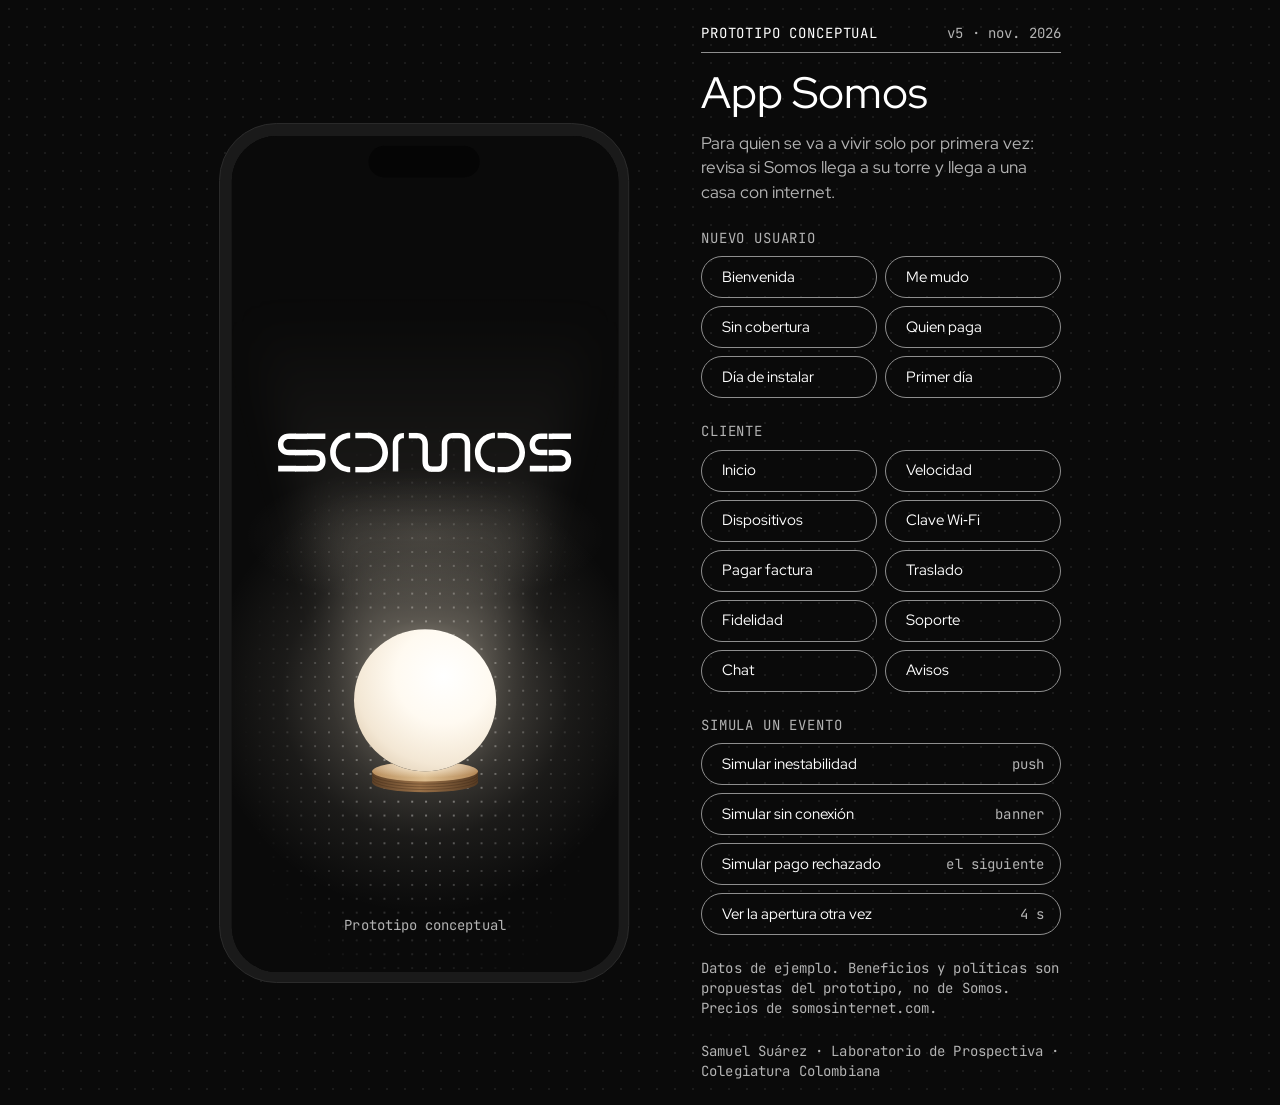
==== commit 6aaa5782: "v5: app compilada e interfaz depurada Incluye quién paga, lista de espera y traslado (v4) y 118 text" ====
--- a/index.html
+++ b/index.html
@@ -952,6 +952,16 @@
 .offline .i { width: 18px; height: 18px; }
 .app.is-offline .screen { padding-top: calc(var(--inset-top) + 136px); }
 
+/* ============ v4: lo que dejó el cruce de la investigación ============ */
+/* Lista de espera cuando todavía no llegamos */
+.wait__count { display: flex; align-items: baseline; gap: 12px; margin: 0; }
+.wait__count .num { font-size: 44px; line-height: 1; letter-spacing: -0.02em; }
+.wait__count .body-s { max-width: 22ch; }
+/* Quién paga */
+.payer { display: flex; flex-direction: column; gap: var(--space-4); }
+.card--payer { border-color: var(--ink); }
+.card .btn-row .btn { text-decoration: none; }
+
 </style>
 </head>
 <body>
@@ -1017,10 +1027,10 @@
                 <span class="label">Cambiar clave o compartir</span>
               </button>
               <div class="card span-2" id="homeBill"></div>
-              <button class="card card--tap span-2" type="button" data-nav="move">
+              <button class="card card--tap span-2" type="button" data-nav="move" id="homeMoveCard">
                 <span class="card__row"><svg class="i" viewBox="0 0 24 24" aria-hidden="true"><use href="#i-box"></use></svg><span class="label label--caps">Mudanza</span></span>
                 <span class="h3">¿Te vas a mudar?</span>
-                <span class="body-s muted">Revisa si llegamos a tu nuevo edificio y llévate tu internet.</span>
+                <span class="body-s muted">Llévate tu internet a tu nuevo edificio.</span>
               </button>
             </div>
 
@@ -1030,7 +1040,6 @@
             <button class="card card--tap only-active" type="button" data-nav="beneficios" data-rise="360">
               <span class="h3" id="homeLoyaltyTitle">Te faltan 4 meses para tu mes de Pro gratis</span>
               <span class="months" id="homeMonths" aria-hidden="true"></span>
-              <span class="label muted">Por cada mes con nosotros sumas un punto.</span>
             </button>
           </section>
 
@@ -1043,7 +1052,7 @@
             <div class="card only-new">
               <span class="card__row"><svg class="i" viewBox="0 0 24 24" aria-hidden="true"><use href="#i-orb"></use></svg><span class="label label--caps">Por instalar</span></span>
               <p class="h3">Tu red aparece aquí cuando instalemos tu Orb</p>
-              <p class="body-s muted">Ese día medimos la velocidad contigo y conectamos tus dispositivos.</p>
+              
             </div>
 
             <div class="card card--flat" id="speedCard">
@@ -1071,9 +1080,8 @@
               </div>
               <div id="speedMsg"></div>
               <button class="btn btn--primary btn--block btn--lg" id="runTest" type="button" data-action="speedtest">Medir velocidad</button>
-              <p class="label muted">Medimos desde tu Orb. Es la velocidad que llega a tu casa, sin contar el Wi‑Fi de tu celular.</p>
+              <p class="label muted">Medido desde tu Orb, sin contar el Wi‑Fi.</p>
               <button class="btn btn--secondary btn--block" id="runPhone" type="button" data-action="phonetest"><svg class="i" viewBox="0 0 24 24" aria-hidden="true"><use href="#i-phone"></use></svg>Medir desde este celular</button>
-              <p class="label muted">Es una prueba real: mide lo que le llega a este celular por Wi‑Fi o por datos. Usa hasta 60 MB y se hace con los servidores de Cloudflare.</p>
             </div>
 
             <div class="sec" id="wifiSec">
@@ -1125,7 +1133,7 @@
             </div>
             <button class="card card--tap" type="button" data-action="open-promise">
               <span class="card__top"><span class="h3">4 de 4 cumplidas</span><span class="pill"><svg class="i" viewBox="0 0 24 24" aria-hidden="true"><use href="#i-check"></use></svg>Al día</span></span>
-              <span class="body-s muted">Velocidad, fecha de instalación, precio y permanencia: lo que te dijimos al venderte, al lado de lo que pasó.</span>
+              <span class="body-s muted">Lo que te dijimos, al lado de lo que pasó.</span>
             </button>
           </section>
 
@@ -1170,7 +1178,7 @@
             <article class="plan plan--3 only-active" id="tvCard">
               <p class="label label--caps">Desbloqueado por tus 6 meses</p>
               <h3 class="plan__name">Somos TV</h3>
-              <p class="body-s">Más de 100 canales en vivo. Tu primer mes va por nuestra cuenta.</p>
+              <p class="body-s">Más de 100 canales. Primer mes gratis.</p>
               <dl class="rows">
                 <div><dt>Este mes</dt><dd>$0</dd></div>
                 <div><dt>Después</dt><dd>$24.000 / mes</dd></div>
@@ -1195,7 +1203,7 @@
             <div class="card">
               <span class="card__row"><svg class="i" viewBox="0 0 24 24" aria-hidden="true"><use href="#i-users"></use></svg><span class="label label--caps">Referidos</span></span>
               <p class="h3">Comparte tu internet con tus amigos</p>
-              <p class="body-s muted">Te dejo aquí tu código para que se lo compartas a tus amigos y vecinos. Si alguno se pasa a Somos, te regalamos el siguiente mes.</p>
+              <p class="body-s muted">Si un amigo se pasa a Somos, tu siguiente mes es gratis.</p>
               <div class="code-box"><span class="label" id="refCode">SAMU-503</span><button class="btn btn--primary" type="button" data-action="copy-code"><svg class="i" viewBox="0 0 24 24" aria-hidden="true"><use href="#i-copy"></use></svg>Copiar</button></div>
               <dl class="rows">
                 <div><dt>Amigos que se pasaron</dt><dd>2</dd></div>
@@ -1208,7 +1216,7 @@
             </div>
             <div class="card" id="moveCard">
               <p class="h3">¿Te vas a mudar?</p>
-              <p class="body-s muted">Escribe la dirección de tu nuevo lugar y te decimos si ya llegamos.</p>
+              <p class="body-s muted">Revisa si ya llegamos a tu nuevo lugar.</p>
               <form class="field" id="moveForm" autocomplete="off">
                 <label for="moveInput">Dirección nueva</label>
                 <div class="input-wrap">
@@ -1244,7 +1252,7 @@
             <div class="card" id="diagCard">
               <span class="card__row"><svg class="i" viewBox="0 0 24 24" aria-hidden="true"><use href="#i-pulse"></use></svg><span class="label label--caps">Diagnóstico</span></span>
               <p class="h3">Revisa tu conexión</p>
-              <p class="body-s muted" id="diagLead">Revisamos tu Orb, la fibra hasta tu edificio y tu zona. Toma unos segundos.</p>
+              <p class="body-s muted" id="diagLead">Orb, fibra y zona, en unos segundos.</p>
               <div class="steps" id="diagSteps" hidden></div>
               <div id="diagResult"></div>
               <button class="btn btn--primary btn--block" type="button" data-action="diag" id="diagBtn">Revisar ahora</button>
@@ -1275,7 +1283,6 @@
 
             <div class="card demo" id="demoCard">
               <span class="label label--caps">Modo demostración</span>
-              <p class="body-s muted">Controles para probar el prototipo con usuarios.</p>
               <div class="btn-row">
                 <button class="btn btn--secondary" type="button" data-nav="unstable" data-unstable-label><span class="ul">Simular inestabilidad</span></button>
                 <button class="btn btn--secondary" type="button" data-nav="splash">Ver apertura</button>
@@ -1285,6 +1292,9 @@
                 <button class="btn btn--secondary only-active" type="button" data-nav="firstday">Ver el primer día</button>
                 <button class="btn btn--secondary" type="button" data-nav="offline"><span data-offline-label>Simular sin conexión</span></button>
                 <button class="btn btn--secondary" type="button" data-nav="payfail"><span data-payfail-label>Simular pago rechazado</span></button>
+                <button class="btn btn--secondary" type="button" data-nav="paga">Ver lo que recibe quien paga</button>
+                <button class="btn btn--secondary" type="button" data-nav="sincobertura">Edificio sin cobertura</button>
+                <button class="btn btn--secondary only-active" type="button" data-nav="traslado">Me mudo otra vez</button>
               </div>
               <p class="label muted" id="screenDiag"></p>
             </div>
@@ -1337,7 +1347,7 @@
           <div class="welcome__body welcome__fade">
             <span class="pill pill--neutral" id="inviteChip" hidden><svg class="i" viewBox="0 0 24 24" aria-hidden="true"><use href="#i-users"></use></svg>Samu te invitó</span>
             <h1 class="h1">Hola, Humano.</h1>
-            <p class="body muted">¿Te vas a vivir solo? Revisa si llegamos a tu nuevo lugar y llega con internet desde el primer día.</p>
+            <p class="body muted">Llega a tu nueva casa con internet.</p>
             <div class="welcome__actions">
               <button class="btn btn--primary btn--lg btn--block" type="button" data-action="move-start">Me voy a mudar</button>
               <button class="btn btn--secondary btn--lg btn--block" type="button" data-action="welcome-client">Ya tengo Somos</button>
@@ -1355,6 +1365,16 @@
           <div class="mv-progress" aria-hidden="true"><span id="mvProg"></span></div>
           <div class="page__scroll" id="mvBody"></div>
           <div class="mv-foot" id="mvFoot"></div>
+        </section>
+
+        <!-- Para quien paga (link que llega por WhatsApp) -->
+        <section class="page page--move" id="pagePayer" aria-label="Para quien paga">
+          <div class="page__bar">
+            <button class="icon-btn" type="button" data-action="payer-close" aria-label="Cerrar"><svg class="i" viewBox="0 0 24 24" aria-hidden="true"><use href="#i-close"></use></svg></button>
+            <div class="page__title"><span class="body">Para quien paga</span><span class="label muted" id="payerMeta">Resumen de Somos</span></div>
+          </div>
+          <div class="page__scroll" id="payerBody"></div>
+          <div class="mv-foot" id="payerFoot"></div>
         </section>
 
         <!-- Primer día (después de la instalación) -->
@@ -1401,15 +1421,17 @@
 
   <aside class="panel" aria-label="Recorrido del prototipo">
     <div class="panel__head">
-      <div class="sec"><div class="sec__row"><span class="label label--caps">Prototipo conceptual</span><span class="label">v3 · oct. 2026</span></div></div>
+      <div class="sec"><div class="sec__row"><span class="label label--caps">Prototipo conceptual</span><span class="label">v5 · nov. 2026</span></div></div>
       <h1>App Somos</h1>
-      <p class="panel__lead">Para quien se va a vivir solo por primera vez: revisa si Somos llega a su torre, contrata sin trámites y llega a una casa con internet. Después, su red, su Orb y su factura en un solo lugar.</p>
+      <p class="panel__lead">Para quien se va a vivir solo por primera vez: revisa si Somos llega a su torre y llega a una casa con internet.</p>
     </div>
     <div class="panel__group">
       <p class="label label--caps muted">Nuevo usuario</p>
       <div class="index-grid">
         <button class="index-row" type="button" data-nav="welcome">Bienvenida</button>
         <button class="index-row" type="button" data-nav="mudanza">Me mudo</button>
+        <button class="index-row" type="button" data-nav="sincobertura">Sin cobertura</button>
+        <button class="index-row" type="button" data-nav="paga">Quien paga</button>
         <button class="index-row" type="button" data-nav="tech">Día de instalar</button>
         <button class="index-row" type="button" data-nav="firstday">Primer día</button>
       </div>
@@ -1422,7 +1444,7 @@
         <button class="index-row" type="button" data-nav="devices">Dispositivos</button>
         <button class="index-row" type="button" data-nav="wifi-pass">Clave Wi‑Fi</button>
         <button class="index-row" type="button" data-nav="pay">Pagar factura</button>
-        <button class="index-row" type="button" data-nav="move">Mudanza</button>
+        <button class="index-row" type="button" data-nav="traslado">Traslado</button>
         <button class="index-row" type="button" data-nav="beneficios">Fidelidad</button>
         <button class="index-row" type="button" data-nav="ayuda">Soporte</button>
         <button class="index-row" type="button" data-nav="chat">Chat</button>
@@ -1436,7 +1458,7 @@
       <button class="index-row" type="button" data-nav="payfail"><span data-payfail-label>Simular pago rechazado</span><span class="label">el siguiente</span></button>
       <button class="index-row" type="button" data-nav="splash">Ver la apertura otra vez<span class="label">4 s</span></button>
     </div>
-    <p class="label panel__note">Datos de ejemplo. Beneficios, coberturas y políticas son propuestas de este prototipo, no condiciones reales de Somos. Planes y precios de referencia tomados de somosinternet.com (Medellín, estratos 1 a 3).</p>
+    <p class="label panel__note">Datos de ejemplo. Beneficios y políticas son propuestas del prototipo, no de Somos. Precios de somosinternet.com.</p>
     <p class="label panel__note">Samuel Suárez · Laboratorio de Prospectiva · Colegiatura Colombiana</p>
   </aside>
 </div>
@@ -1943,7 +1965,7 @@
 DATA.notifs = [
   { id: "dev", tone: "warning", icon: "devices", title: "Se conectó un dispositivo nuevo", text: "Galaxy A54 entró a tu red hace 20 minutos. ¿Lo reconoces?", when: "Hoy", time: hora(addMin(REAL_NOW, -20)), unread: true, action: { label: "Revisar", act: "dev-review" } },
   { id: "orb", icon: "orb", title: "Tu Orb se actualizó anoche", text: "Mejoramos la estabilidad del Wi‑Fi. No tienes que hacer nada.", when: "Hoy", time: "3:00 a.m.", unread: true },
-  { id: "cov", icon: "pin", title: "Llegamos a Envigado", text: "Si tienes amigos por allá, ya se pueden pasar a Somos. Tu código es SAMU-503.", when: "Esta semana", time: "jue.", unread: true },
+  { id: "cov", icon: "pin", title: "Llegamos a Envigado", text: "Tus amigos de allá ya se pueden pasar. Tu código: SAMU-503.", when: "Esta semana", time: "jue.", unread: true },
   { id: "tvn", icon: "gift", title: "Desbloqueaste un mes de Somos TV", text: "Es por tus 6 meses con nosotros. Actívalo cuando quieras.", when: "Esta semana", time: "mar.", action: { label: "Ver beneficio", act: "nav-beneficios" } },
   { id: "pay-prev", tone: "success", icon: "check", title: `Recibimos tu pago de ${FACT.prevMes}`, text: "$63.000 con Nequi. Quedaste al día.", when: "Este mes", time: `3 ${FACT.prevMes.slice(0, 3)}.` }
 ];
@@ -1990,7 +2012,7 @@
 
 function go(t) {
   if (!SPL.done && t !== "splash") { SPL.skip && SPL.skip(); setTimeout(() => go(t), 1050); return; }
-  if (t !== "unstable") { closeSheet(); closePage(true); }
+  if (t !== "unstable") { closeSheet(); closePage(true); closePayer(); closeFirst(); }
   if (t === "welcome") {
     closeMove(); DATA.client = null; DATA.userName = "Samu"; DATA.install = null; applyClientState();
     showWelcome(false); return;
@@ -2002,6 +2024,13 @@
   if (t === "payfail") { togglePayFail(); return; }
   if (t === "firstday") { openFirstDay(); return; }
   if (t === "prefs") { openPrefs(); return; }
+  if (t === "paga") { openPayer(samplePayer(), "app"); return; }
+  if (t === "move" || t === "traslado") { hideWelcome(); openTraslado(); return; }
+  if (t === "sincobertura") {
+    showWelcome(true); resetMove("nuevo");
+    Object.assign(MV, { place: LUGARES.find((l) => l.id === "mirador"), tower: "Torre 2", step: 1 });
+    openMove(false); return;
+  }
   if (t !== "splash") {
     if (!DATA.client) { DATA.client = "active"; applyClientState(); }
     hideWelcome(); closeMove();
@@ -2016,7 +2045,6 @@
     case "pagos": goTab(2); scrollScreen(2, 0); break;
     case "pay": goTab(2); scrollScreen(2, 0); setTimeout(() => (DATA.paid ? openReceipt(-1) : openPaySheet()), 320); break;
     case "beneficios": goTab(3); scrollScreen(3, 0); break;
-    case "move": goTab(3); scrollToEl(3, "#moveSec"); break;
     case "pro": goTab(3); scrollToEl(3, "#proCard"); break;
     case "ayuda": goTab(4); scrollScreen(4, 0); break;
     case "chat": openChat(); break;
@@ -2167,7 +2195,7 @@
       cap.textContent = "Hoy · " + hora(new Date());
       if (!u) { DATA.down = T.down; DATA.up = T.up; DATA.ping = T.ping; renderHero(); }
       $("#speedMsg").innerHTML = u
-        ? `<div class="state state--warning step-in">${ic("alert")}<div class="state__body"><p class="state__title">Tu velocidad está más baja</p><p class="state__text">Es por la intermitencia en tu zona. Ya estamos trabajando y te avisamos cuando quede.</p></div></div>`
+        ? `<div class="state state--warning step-in">${ic("alert")}<div class="state__body"><p class="state__title">Tu velocidad está más baja</p><p class="state__text">Hay intermitencia en tu zona. Te avisamos cuando quede.</p></div></div>`
         : `<div class="state step-in">${ic("check")}<div class="state__body"><p class="state__title">Recibes lo que contrataste</p><p class="state__text">Tu plan Essential es de hasta 900 MBPS por cable, y la subida es casi igual a la bajada. ${enLaVida(T.down)}</p></div></div>`;
       btn.disabled = false; btn.textContent = "Medir de nuevo"; testing = false; $("#runPhone").disabled = false;
       return;
@@ -2206,7 +2234,7 @@
 function openDevice(id) {
   const d = dev(id); if (!d) return;
   const html = sheetHead(d.name, d.type) +
-    (d.isNew ? `<div class="state state--warning">${ic("alert")}<div class="state__body"><p class="state__title">No reconocemos este dispositivo</p><p class="state__text">Entró a tu red hace 20 minutos. Si no es tuyo, bloquéalo y cambia tu clave.</p></div></div>
+    (d.isNew ? `<div class="state state--warning">${ic("alert")}<div class="state__body"><p class="state__title">No reconocemos este dispositivo</p><p class="state__text">Entró hace 20 minutos. Si no es tuyo, bloquéalo.</p></div></div>
       <div class="btn-row"><button class="btn btn--secondary" type="button" data-action="dev-mine" data-id="${d.id}">Es mío</button><button class="btn btn--primary" type="button" data-action="dev-block" data-id="${d.id}">Bloquear</button></div>` : "") +
     `<div class="card__row"><span class="list-item__icon" style="width:56px;height:56px">${ic(d.icon, "i--28")}</span>
       <div class="list-item__main"><span class="h3 num" data-live="${d.id}">${fmtRate(d)}</span><span class="label muted">Uso en este momento</span></div></div>
@@ -2225,7 +2253,7 @@
 function confirmBlock(id) {
   const d = dev(id);
   swapSheet(sheetHead(`¿Bloquear ${d.name}?`, d.type) +
-    `<div class="state state--danger">${ic("block")}<div class="state__body"><p class="state__title">No podrá volver a entrar</p><p class="state__text">Lo sacamos de tu red ahora mismo. Si fue un error, lo desbloqueas desde esta pantalla.</p></div></div>
+    `<div class="state state--danger">${ic("block")}<div class="state__body"><p class="state__title">No podrá volver a entrar</p><p class="state__text">Lo sacamos de tu red. Puedes desbloquearlo aquí.</p></div></div>
     <div class="btn-row"><button class="btn btn--secondary" type="button" data-action="dev" data-id="${id}">Cancelar</button><button class="btn btn--primary" type="button" data-action="dev-block-yes" data-id="${id}">Sí, bloquear</button></div>`);
 }
 
@@ -2252,7 +2280,7 @@
        </div>
        <span id="pwWord"></span>
      </div>
-     <div class="state state--warning">${ic("info")}<div class="state__body"><p class="state__title">Tus dispositivos se desconectan</p><p class="state__text">Al guardar, tus ${DATA.devices.length} dispositivos salen un momento de la red. Conéctalos con la clave nueva.</p></div></div>
+     <div class="state state--warning">${ic("info")}<div class="state__body"><p class="state__title">Tus dispositivos se desconectan</p><p class="state__text">Conéctalos de nuevo con la clave nueva.</p></div></div>
      <button class="btn btn--primary btn--block btn--lg" type="button" id="pwSave" data-action="pw-save" disabled>Guardar clave</button>`;
   openSheet(html, (root) => {
     const inp = $("#pwNew", root);
@@ -2283,11 +2311,10 @@
 let passShown = false;
 function maskPass() { $("#passTxt").textContent = passShown ? DATA.pass : "•".repeat(Math.max(8, DATA.pass.length)); }
 function openQR() {
-  const html = sheetHead("Comparte tu Wi‑Fi", "Escanea con la cámara para conectarte") +
+  const html = sheetHead("Comparte tu Wi‑Fi", "Escanea para conectarte") +
     `<div class="qr-card">${QR.svg(wifiString())}<span class="label" style="font-weight:700">${DATA.ssid}</span></div>
      <dl class="rows"><div><dt>Red</dt><dd>${DATA.ssid}</dd></div><div><dt>Clave</dt><dd class="num">${DATA.pass}</dd></div></dl>
-     <button class="btn btn--secondary btn--block" type="button" data-action="copy" data-copy="${DATA.pass}" data-ok="Clave copiada">${ic("copy")}Copiar clave</button>
-     <p class="label muted">Para visitas es mejor la red de invitados: se apaga sola en 24 horas.</p>`;
+     <button class="btn btn--secondary btn--block" type="button" data-action="copy" data-copy="${DATA.pass}" data-ok="Clave copiada">${ic("copy")}Copiar clave</button>`;
   if (sheet.classList.contains("is-open")) swapSheet(html); else openSheet(html);
 }
 
@@ -2311,7 +2338,7 @@
 /* ============ Pagos ============ */
 let payMethod = "nequi";
 const METHODS = [
-  { id: "nequi", name: "Nequi", sub: "Te llega una notificación para aprobar", icon: "phone" },
+  { id: "nequi", name: "Nequi", sub: "Apruebas desde tu celular", icon: "phone" },
   { id: "pse", name: "PSE", sub: "Débito desde tu banco", icon: "bank" },
   { id: "card", name: "Tarjeta", sub: "Crédito o débito", icon: "card" },
   { id: "davi", name: "Daviplata", sub: "Desde tu celular", icon: "wallet" }
@@ -2350,8 +2377,7 @@
        ${METHODS.map((m) => `<button class="method" type="button" role="radio" aria-checked="${m.id === payMethod}" data-action="method" data-id="${m.id}"><span class="list-item__icon" style="width:40px;height:40px">${ic(m.icon, "i--20")}</span><span class="list-item__main"><span class="body">${m.name}</span><span class="label muted">${m.sub}</span></span><span class="method__radio"></span></button>`).join("")}
        </div></div>
      <div class="slider" id="slider"><span class="slider__fill"></span><span class="slider__label">Desliza para pagar</span>
-       <button class="slider__knob" type="button" aria-label="Desliza para pagar $63.000. Con teclado, presiona Enter.">${ic("arrowRight")}</button></div>
-     <p class="label muted">Pago simulado: este prototipo no cobra ni pide datos reales.</p>`;
+       <button class="slider__knob" type="button" aria-label="Desliza para pagar $63.000. Con teclado, presiona Enter.">${ic("arrowRight")}</button></div>`;
 }
 function openPaySheet() { openSheet(payStepHTML(), mountSlider); }
 function mountSlider(root) {
@@ -2389,25 +2415,17 @@
 /* ============ Beneficios ============ */
 function coverage(a) { return !/bello|itag|suba|bosa|kennedy|soacha|copacabana|estrella|caldas|girardota/i.test(a); }
 function checkMove(addr) {
-  const out = $("#moveResult");
   if (!addr.trim()) { $("#moveInput").focus(); toast("Escribe la dirección de tu nuevo lugar", "info"); return; }
   $("#suggest").hidden = true;
-  out.innerHTML = `<div class="card__row step-in"><svg class="spinner" viewBox="0 0 56 56" style="width:24px;height:24px" aria-hidden="true"><circle cx="28" cy="28" r="24"/></svg><span class="label">Revisando cobertura…</span></div>`;
-  setTimeout(() => {
-    out.innerHTML = coverage(addr)
-      ? `<div class="state step-in">${ic("check")}<div class="state__body"><p class="state__title">Llegamos a ese edificio</p><p class="state__text">${addr}. Trasladamos tu servicio sin costo: elige el día de la mudanza y reinstalamos tu Orb.</p></div></div>
-         <button class="btn btn--primary btn--block step-in" type="button" data-action="open-visit" data-motive="Traslado">Agenda una cita</button>`
-      : `<div class="state state--warning step-in">${ic("alert")}<div class="state__body"><p class="state__title">Todavía no llegamos a ese edificio</p><p class="state__text">Podemos empezar la gestión si tiene al menos 5 pisos. ¿Me confirmas eso?</p></div></div>
-         <div class="btn-row step-in"><button class="btn btn--secondary" type="button" data-action="floors" data-v="yes">Tiene 5 o más</button><button class="btn btn--secondary" type="button" data-action="floors" data-v="no">Tiene menos</button></div>`;
-  }, REDUCED ? 200 : 1000);
+  openTraslado(addr);
 }
 
 /* ============ Ayuda ============ */
 const FAQS = [
-  ["¿Qué pasa con mi internet si me mudo?", "Revisamos si ya llegamos a tu nuevo edificio. Si llegamos, agendas el día y reinstalamos tu Orb allá. Si no, te decimos qué tan cerca estamos."],
+  ["¿Qué pasa con mi internet si me mudo?", "Si llegamos a tu nuevo edificio, lo trasladamos sin costo. Si no, te avisamos cuando lleguemos."],
   ["¿Tengo cláusula de permanencia?", "No. Puedes cancelar cuando quieras, sin multas."],
-  ["¿Por qué mi celular marca menos que el Orb?", "El Orb mide la velocidad que llega a tu casa. Por Wi‑Fi influyen la distancia, las paredes y tu celular. Por cable llegas a la velocidad de tu plan."],
-  ["¿Cómo le doy el Wi‑Fi a una visita?", "Activa la red de invitados en la pestaña Red o comparte el código QR. Así no tienes que dictar tu clave."]
+  ["¿Por qué mi celular marca menos que el Orb?", "Por Wi‑Fi influyen la distancia y las paredes. Por cable llegas a la velocidad de tu plan."],
+  ["¿Cómo le doy el Wi‑Fi a una visita?", "Activa la red de invitados o comparte el QR."]
 ];
 function renderFaqs() {
   $("#faqs").innerHTML = FAQS.map(([q, a], i) => `<div class="faq" data-open="false"><button class="faq__btn" type="button" aria-expanded="false" aria-controls="faq${i}" data-action="faq"><span>${q}</span>${ic("chevD")}</button><div class="faq__body" id="faq${i}"><div><p>${a}</p></div></div></div>`).join("");
@@ -2430,7 +2448,7 @@
     if (i === steps.length) {
       $("#diagResult").innerHTML = STATE.unstable
         ? `<div class="state state--warning step-in">${ic("alert")}<div class="state__body"><p class="state__title">Hay intermitencia en tu zona</p><p class="state__text">No es tu Orb ni tus dispositivos. Ya estamos trabajando en Laureles y estimamos que a las ${ETA} vuelva la normalidad.</p><button class="link-btn" type="button" data-action="alert-detail">Ver detalle${ic("arrowRight", "i--16")}</button></div></div>`
-        : `<div class="state step-in">${ic("check")}<div class="state__body"><p class="state__title">Todo está bien de nuestro lado</p><p class="state__text">Si algo va lento, acerca el dispositivo al Orb o reinícialo. Si sigue igual, escríbenos.</p></div></div>`;
+        : `<div class="state step-in">${ic("check")}<div class="state__body"><p class="state__title">Todo está bien de nuestro lado</p><p class="state__text">Si algo va lento, acércalo al Orb o reinícialo.</p></div></div>`;
       btn.disabled = false; btn.textContent = "Revisar otra vez"; diagRunning = false;
       return;
     }
@@ -2482,14 +2500,14 @@
 function reply(q) {
   const s = q.toLowerCase();
   if (/lent|velocidad|cae|falla|no (me )?funciona|sin internet/.test(s))
-    return STATE.unstable ? `Siento que estés teniendo problemas. Hay una intermitencia en Laureles y ya tenemos un equipo allá. Estimamos que a las ${ETA} todo esté normal. Te aviso apenas quede.`
-      : "Siento que estés teniendo problemas. Ya revisé tu Orb y la fibra hasta tu edificio, y todo está en orden. ¿Me dices en qué dispositivo lo notas? Lo revisamos juntos.";
-  if (/mud|trasl|nuevo (apto|apartamento|lugar)|cambio de casa/.test(s)) return "¡Qué buena noticia! Pásame la dirección de tu nuevo lugar y reviso si ya llegamos a ese edificio. Si llegamos, el traslado no tiene costo.";
-  if (/plan|pro\b|cambiar|subir|velocidad m/.test(s)) return "Hoy tienes Essential, hasta 900 MBPS. Si quieres, puedes probar Pro 30 días sin pagar más y decides después. ¿Te lo activo?";
-  if (/factura|pago|pagar|vence|cobr/.test(s)) return DATA.paid ? `Tu factura de ${FACT.mes} ya está paga. Gracias. La próxima llega el ${FACT.prox}.` : `Tu factura de ${FACT.mes} es de $63.000 y vence el ${FACT.vence}. La puedes pagar en la pestaña Pagos en menos de un minuto.`;
+    return STATE.unstable ? `Hay una intermitencia en Laureles y ya tenemos un equipo allá. Debe quedar a las ${ETA}. Te aviso.`
+      : "Revisé tu Orb y la fibra, y todo está en orden. ¿En qué dispositivo lo notas?";
+  if (/mud|trasl|nuevo (apto|apartamento|lugar)|cambio de casa/.test(s)) return "Pásame la dirección nueva y reviso si ya llegamos. El traslado no tiene costo.";
+  if (/plan|pro\b|cambiar|subir|velocidad m/.test(s)) return "Tienes Essential, hasta 900 MBPS. Puedes probar Pro 30 días gratis. ¿Te lo activo?";
+  if (/factura|pago|pagar|vence|cobr/.test(s)) return DATA.paid ? `Tu factura de ${FACT.mes} ya está paga. Gracias. La próxima llega el ${FACT.prox}.` : `Tu factura de ${FACT.mes} es de $63.000 y vence el ${FACT.vence}. La pagas en Pagos.`;
   if (/gracias|listo|perfecto|genial/.test(s)) return "Con gusto. Aquí estoy si necesitas algo más.";
-  if (/^s[ií]\b|dale|activa/.test(s)) return "Listo. Te dejo la prueba de Pro en la pestaña Para ti para que la actives con un toque.";
-  return "Gracias por contarme. Déjame revisarlo y te respondo en un momento. Si prefieres, también estamos en WhatsApp.";
+  if (/^s[ií]\b|dale|activa/.test(s)) return "Listo. Te dejé la prueba de Pro en Para ti.";
+  return "Déjame revisarlo y te respondo en un momento.";
 }
 function send(q) { if (!q.trim()) return; CHAT.used.add(q); meSay(q); renderQuick(); agentSay(reply(q)); }
 
@@ -2513,7 +2531,7 @@
 /* ============ Inestabilidad ============ */
 function alertDetail() {
   openSheet(sheetHead("Intermitencia en tu zona", "Laureles, Medellín") +
-    `<div class="state state--warning">${ic("alert")}<div class="state__body"><p class="state__title">Estamos trabajando en eso</p><p class="state__text">Una falla en la fibra de la zona está afectando a varios edificios. No es tu Orb.</p></div></div>
+    `<div class="state state--warning">${ic("alert")}<div class="state__body"><p class="state__title">Estamos trabajando en eso</p><p class="state__text">Hay una falla en la fibra de la zona. No es tu Orb.</p></div></div>
      <dl class="rows">
        <div><dt>${hora(addMin(REAL_NOW, -13))}</dt><dd>Detectamos la falla</dd></div>
        <div><dt>${hora(addMin(REAL_NOW, -2))}</dt><dd>El equipo llegó a la zona</dd></div>
@@ -2530,8 +2548,8 @@
   $("#redMeta").textContent = on ? "Intermitencia en tu zona" : "En vivo";
   DATA.notifs = DATA.notifs.filter((n) => n.id !== "zone" && n.id !== "zone-ok");
   if (on) {
-    DATA.notifs.unshift({ id: "zone", tone: "warning", icon: "alert", title: "Intermitencia en tu zona", text: `Ya estamos trabajando en Laureles. Estimamos que a las ${ETA} vuelva la normalidad.`, when: "Hoy", time: "ahora", unread: true, action: { label: "Ver detalle", act: "alert-detail" } });
-    notify("fallas", { title: "Intermitencia en tu zona", text: `Ya estamos trabajando en Laureles. Estimamos que a las ${ETA} vuelva la normalidad.`, tone: "warning", icon: "alert", onTap: alertDetail });
+    DATA.notifs.unshift({ id: "zone", tone: "warning", icon: "alert", title: "Intermitencia en tu zona", text: `Ya estamos trabajando. Debe quedar a las ${ETA}.`, when: "Hoy", time: "ahora", unread: true, action: { label: "Ver detalle", act: "alert-detail" } });
+    notify("fallas", { title: "Intermitencia en tu zona", text: `Ya estamos trabajando. Debe quedar a las ${ETA}.`, tone: "warning", icon: "alert", onTap: alertDetail });
   } else {
     DATA.notifs.unshift({ id: "zone-ok", tone: "success", icon: "check", title: "Tu red volvió a la normalidad", text: "Gracias por la paciencia. Todo está en orden.", when: "Hoy", time: "ahora", unread: true });
     notify("fallas", { title: "Tu red volvió a la normalidad", text: "Gracias por la paciencia. Todo está en orden.", tone: "success", icon: "check" });
@@ -2608,14 +2626,14 @@
     case "pro":
       openSheet(sheetHead("Prueba Pro 30 días", "Sin pagar más este mes") +
         `<dl class="rows"><div><dt>Hoy tienes</dt><dd>Essential · 900 MBPS</dd></div><div><dt>Durante la prueba</dt><dd>Pro · hasta 2.0 GBPS</dd></div><div><dt>Pagas</dt><dd>Lo mismo: $63.000</dd></div><div><dt>${EN30}</dt><dd>Decides si te quedas</dd></div></dl>
-         <p class="body-s muted">Si no haces nada, vuelves a Essential. Sin cláusulas y sin llamadas para convencerte.</p>
+         <p class="body-s muted">Si no haces nada, vuelves a Essential.</p>
          <button class="btn btn--primary btn--block btn--lg" type="button" data-action="pro-yes">Activar prueba</button>`);
       break;
     case "pro-yes": DATA.pro = true; $("#proAction").innerHTML = `<div class="state step-in">${ic("check")}<div class="state__body"><p class="state__title">Tu prueba de Pro arrancó</p><p class="state__text">El ${EN30} te preguntamos si te quedas. Si no respondes, vuelves a Essential.</p></div></div>`; closeSheet(); toast("Tu prueba de Pro arrancó"); break;
     case "copy-code": copyText("SAMU-503", "Código copiado"); break;
     case "floors":
       $("#moveResult").innerHTML = a.dataset.v === "yes"
-        ? `<div class="state step-in">${ic("check")}<div class="state__body"><p class="state__title">Empezamos la gestión</p><p class="state__text">Te escribimos cuando tengamos fecha. Mientras tanto, tu servicio actual sigue igual.</p></div></div>`
+        ? `<div class="state step-in">${ic("check")}<div class="state__body"><p class="state__title">Empezamos la gestión</p><p class="state__text">Te escribimos cuando tengamos fecha.</p></div></div>`
         : `<p class="body-s step-in">Gracias por contarme. Te avisamos apenas lleguemos a esa zona.</p>`;
       break;
     case "diag": runDiag(); break;
@@ -2623,7 +2641,7 @@
     case "faq": { const f = a.closest(".faq"), o = f.dataset.open !== "true"; f.dataset.open = String(o); a.setAttribute("aria-expanded", String(o)); break; }
     case "open-whatsapp":
       openSheet(sheetHead("WhatsApp", "Te responde una persona, todos los días") +
-        `<p class="h2 num" style="user-select:all">+57 323 396 8936</p><p class="body-s muted">Guárdalo como Somos y escríbenos cuando quieras. Ten a mano la cédula del titular.</p>
+        `<p class="h2 num" style="user-select:all">+57 323 396 8936</p><p class="body-s muted">Guárdalo como Somos y escríbenos cuando quieras.</p>
          <button class="btn btn--primary btn--block" type="button" data-action="copy" data-copy="+573233968936" data-ok="Número copiado">${ic("copy")}Copiar número</button>`);
       break;
     case "open-visit": openVisit(a.dataset.motive); break;
@@ -2692,6 +2710,7 @@
    por referidos (aquí: un mes por amigo, hasta 3). */
 
 const HASH = (location.hash || "").replace("#", "").toLowerCase();
+const PAGA = /^#paga/i.test(location.hash || ""); // link que recibe quien paga
 DATA.client = HASH === "cliente" ? "active" : null; // null = aún no elige; "new" = contrató y espera la instalación
 DATA.userName = "Samu";
 
@@ -2703,25 +2722,37 @@
   { id: "prados", city: "Bogotá", name: "Conjunto Prados de Suba", addr: "Calle 145 #91-20, Suba", estrato: 3, towers: ["Torre 1", "Torre 2"], cover: { "Torre 1": true, "Torre 2": false }, vecinos: { "Torre 1": 7 }, speed: { "Torre 1": 861 } }
 ];
 const PLANES = {
-  essential: { name: "Essential", n: 1, fit: "Para ti y tu roomie: series en 4K, videollamadas y juegos al mismo tiempo.", price: { "1-3": 63000, "4-6": 75000 }, rows: [["Velocidad", "Hasta 900 MBPS"], ["Puntos por cable", "Hasta 2"], ["Orb 2", "No incluido"], ["Soporte", "24/7"]] },
-  pro: { name: "Pro", n: 2, fit: "Para casas de 4 o más, o si descargan juegos y archivos grandes seguido.", price: { "1-3": 100000, "4-6": 120000 }, rows: [["Velocidad", "Hasta 2.0 GBPS"], ["Puntos por cable", "Ilimitados"], ["Orb 2", "1 incluido"], ["Soporte", "VIP 24/7"]] }
+  essential: { name: "Essential", n: 1, fit: "Para ti y tu roomie.", price: { "1-3": 63000, "4-6": 75000 }, rows: [["Velocidad", "Hasta 900 MBPS"], ["Puntos por cable", "Hasta 2"], ["Orb 2", "No incluido"], ["Soporte", "24/7"]] },
+  pro: { name: "Pro", n: 2, fit: "Para casas de 4 o más.", price: { "1-3": 100000, "4-6": 120000 }, rows: [["Velocidad", "Hasta 2.0 GBPS"], ["Puntos por cable", "Ilimitados"], ["Orb 2", "1 incluido"], ["Soporte", "VIP 24/7"]] }
 };
-const MV_STEPS = ["donde", "cobertura", "plan", "datos", "instalacion", "listo"];
+/* Dos recorridos con el mismo motor: contratar por primera vez y llevarse el internet al mudarse (traslado). */
+const MV_FLOWS = {
+  nuevo: ["donde", "cobertura", "plan", "datos", "instalacion", "listo"],
+  traslado: ["donde", "cobertura", "instalacion", "listo"]
+};
+const mvSteps = () => MV_FLOWS[MV.mode] || MV_FLOWS.nuevo;
+const curStep = () => mvSteps()[MV.step];
+const PAYERS = [["yo", "Yo"], ["familia", "Mi familia"], ["roomie", "Yo y mi roomie"]];
+const PAYER_WHO = ["Mamá", "Papá", "Otro familiar"];
+/* El cliente de ejemplo tiene Essential en estrato 1 a 3; en el traslado el precio sigue el estrato del nuevo edificio. */
+const CLIENTE = { plan: "essential", estrato: "1-3" };
 const SLOTS_INST = [
   { id: "am", chip: "Mañana · 8 a 12", frase: "en la mañana, entre las 8 y las 12" },
   { id: "pm", chip: "Tarde · 1 a 5", frase: "en la tarde, entre la 1 y las 5" }
 ];
 const slotDe = (id) => SLOTS_INST.find((x) => x.id === id) || SLOTS_INST[0];
 const MV = {};
-function resetMove() {
-  Object.assign(MV, { step: 0, city: "Medellín", place: null, free: "", tower: null, apt: "504", estrato: "1-3", estratoEdit: false, needs: { people: 2, acts: [] }, plan: "essential",
-    name: "Valentina Ríos", cc: "1.036.000.000", phone: "300 000 0000", mail: "valentina@correo.com", split: false, day: null, slot: null, requested: null });
+function resetMove(mode = "nuevo") {
+  Object.assign(MV, { mode, step: 0, city: "Medellín", kind: "apto", place: null, free: "", tower: null, apt: mode === "traslado" ? "" : "504", estrato: "1-3", estratoEdit: false, needs: { people: 2, acts: [] }, plan: "essential",
+    name: "Valentina Ríos", cc: "1.036.000.000", phone: "300 000 0000", mail: "valentina@correo.com", split: false, day: null, slot: null, requested: null,
+    payer: "yo", payerWho: "Mamá", payerPhone: "", payerConfirmed: false, wait: false, waitPhone: mode === "traslado" ? "300 000 0000" : "" });
 }
 resetMove();
 
 const hashStr = (t) => { let h = 7; for (const c of t) h = (h * 31 + c.charCodeAt(0)) >>> 0; return h; };
 function coverageOf() {
   const p = MV.place;
+  if (MV.kind === "casa") return { ok: false, casa: true, towers: false, others: [], vecinos: 0, speed: 0 };
   if (p && p.towers) {
     const others = p.towers.filter((t) => t !== MV.tower && p.cover[t]);
     return { ok: !!p.cover[MV.tower], towers: true, others, vecinos: (p.vecinos || {})[MV.tower] || 0, speed: (p.speed || {})[MV.tower] || 0 };
@@ -2733,6 +2764,10 @@
 const mvTitle = () => (MV.place ? (MV.tower ? `${MV.tower} · ${MV.place.name}` : MV.place.name) : MV.free.trim());
 const mvPrice = () => PLANES[MV.plan].price[MV.estrato];
 const mvValid = () => (MV.place ? !MV.place.towers || !!MV.tower : MV.free.trim().length > 5);
+/* Vecinos que ya pidieron que lleguemos: dato de ejemplo, estable para cada edificio y torre. */
+const waitCount = () => 8 + (hashStr(mvTitle() || "casa") % 27);
+const waToNumber = (t) => { const d = String(t || "").replace(/\D/g, ""); return d.length === 10 ? "57" + d : d; };
+const waLink = (phone, text) => `https://wa.me/${waToNumber(phone)}?text=${encodeURIComponent(text)}`;
 
 /* Ilustración técnica de línea: las torres del conjunto, con las ventanas encendidas donde ya llega la fibra. */
 function towersArt() {
@@ -2766,52 +2801,86 @@
     <button class="icon-btn save-btn" type="button" aria-pressed="${saved}" data-action="save-place" data-id="${pl.id}" aria-label="Guardar ${pl.name} para comparar">${ic("bookmark")}</button></div>`;
 }
 function suggestions() {
+  if (MV.kind === "casa") return `<p class="label muted">Escribe la dirección de la casa y toca Revisar cobertura.</p>`;
   const q = MV.free.trim().toLowerCase();
   return LUGARES.filter((l) => l.city === MV.city && (!q || MV.place || (l.name + " " + l.addr).toLowerCase().includes(q))).map(placeBtn).join("") ||
-    `<p class="label muted">No está en la lista. Igual podemos revisarla: toca Revisar cobertura.</p>`;
+    `<p class="label muted">No está en la lista. Toca Revisar cobertura.</p>`;
 }
 
 function mvStepHTML() {
-  const step = MV_STEPS[MV.step];
+  const step = curStep();
   if (step === "donde") {
+    const tras = MV.mode === "traslado", casa = MV.kind === "casa";
     return {
       body: `<div class="mv-step step-in">
-        <div class="mv-lead"><h2 class="h2">¿A dónde te mudas?</h2><p class="body-s muted">Revisamos tu edificio y, si es un conjunto, tu torre. A veces llegamos a una torre y a otra todavía no.</p></div>
-        <div id="mvSaved">${savedStrip()}</div>
+        <div class="mv-lead"><h2 class="h2">${tras ? "¿A dónde te vas?" : "¿A dónde te mudas?"}</h2><p class="body-s muted">${tras ? "Revisamos tu nuevo edificio y tu torre." : "Revisamos tu edificio y tu torre."}</p></div>
+        ${tras ? "" : `<div id="mvSaved">${savedStrip()}</div>`}
         <div class="field"><span class="label">Ciudad</span><div class="chips">${["Medellín", "Bogotá"].map((c) => `<button class="chip" type="button" aria-pressed="${MV.city === c}" data-action="mv-city" data-v="${c}">${c}</button>`).join("")}</div></div>
-        <div class="field"><label for="mvAddr">Dirección o nombre del edificio</label>
-          <div class="input-wrap"><input class="input" id="mvAddr" name="mvAddr" type="text" autocomplete="off" value="${MV.place ? MV.place.addr : MV.free}" placeholder="Ej.: Cra. 76 #33-40"><span class="icon-btn" aria-hidden="true" style="pointer-events:none">${ic("search")}</span></div></div>
+        <div class="field"><span class="label">Es un</span><div class="chips">${[["apto", "Apartamento"], ["casa", "Casa"]].map(([v, t]) => `<button class="chip" type="button" aria-pressed="${MV.kind === v}" data-action="mv-kind" data-v="${v}">${t}</button>`).join("")}</div></div>
+        <div class="field"><label for="mvAddr">${casa ? "Dirección de la casa" : "Dirección o nombre del edificio"}</label>
+          <div class="input-wrap"><input class="input" id="mvAddr" name="mvAddr" type="text" autocomplete="off" value="${esc(MV.place ? MV.place.addr : MV.free)}" placeholder="Ej.: Cra. 76 #33-40"><span class="icon-btn" aria-hidden="true" style="pointer-events:none">${ic("search")}</span></div></div>
         <div class="place-list" id="mvPlaces" role="radiogroup" aria-label="Edificios encontrados">${suggestions()}</div>
-        <div id="mvTowers">${towersField()}</div>
-        <div class="field"><label for="mvApt">Apartamento</label><div class="input-wrap"><input class="input" id="mvApt" name="mvApt" type="text" inputmode="numeric" value="${MV.apt}" style="padding-right:18px"></div></div>
+        <div id="mvTowers">${casa ? "" : towersField()}</div>
+        ${casa ? "" : `<div class="field"><label for="mvApt">Apartamento</label><div class="input-wrap"><input class="input" id="mvApt" name="mvApt" type="text" inputmode="numeric" value="${esc(MV.apt)}" style="padding-right:18px"></div></div>`}
       </div>`,
       foot: `<button class="btn btn--primary btn--lg btn--block" type="button" data-action="mv-next" id="mvCta" ${mvValid() ? "" : "disabled"}>Revisar cobertura</button>`
     };
   }
   if (step === "cobertura") {
-    const c = coverageOf(), donde = MV.tower ? "tu torre" : "tu edificio";
-    const head = c.ok ? `Llegamos a ${donde}` : c.towers && c.others.length ? `Todavía no llegamos a la ${MV.tower}` : "Todavía no llegamos a ese edificio";
-    let body = `<div class="mv-step step-in"><div class="mv-lead"><h2 class="h2">${head}</h2><p class="label muted">${mvTitle()}${MV.apt ? " · apto " + MV.apt : ""}</p></div>${towersArt()}${MV.place ? saveBigBtn(MV.place) : ""}`;
+    const c = coverageOf(), donde = MV.tower ? "tu torre" : "tu edificio", tras = MV.mode === "traslado";
+    const head = c.ok ? `Llegamos a ${donde}` : c.casa ? "Todavía no instalamos en casas" : c.towers && c.others.length ? `Todavía no llegamos a la ${MV.tower}` : "Todavía no llegamos a ese edificio";
+    let body = `<div class="mv-step step-in"><div class="mv-lead"><h2 class="h2">${head}</h2><p class="label muted">${esc(mvTitle())}${MV.apt && !c.casa ? " · apto " + esc(MV.apt) : ""}</p></div>${c.casa ? "" : towersArt()}${MV.place && !tras ? saveBigBtn(MV.place) : ""}`;
     let foot = "";
-    if (c.ok) {
-      body += `<div class="state">${ic("check")}<div class="state__body"><p class="state__title">Puedes tener Somos desde el día que llegues</p><p class="state__text">Fibra óptica hasta tu edificio, sin cláusulas y con 30 días gratis.</p></div></div>
+    if (c.ok && tras) {
+      const p = MV.place, est = p && p.estrato ? (p.estrato <= 3 ? "1-3" : "4-6") : CLIENTE.estrato;
+      MV.estrato = est; MV.plan = CLIENTE.plan;
+      const antes = PLANES[CLIENTE.plan].price[CLIENTE.estrato], ahora = PLANES[CLIENTE.plan].price[est];
+      body += `<div class="state">${ic("check")}<div class="state__body"><p class="state__title">Tu internet se muda contigo</p><p class="state__text">Lo instalamos allá el mismo día. Sin costo.</p></div></div>
+        <div class="results">
+          <div class="result"><span class="label muted">Aptos</span><span class="result__v num">${c.vecinos}</span><span class="label">con Somos</span></div>
+          <div class="result"><span class="label muted">Velocidad</span><span class="result__v num">${c.speed}</span><span class="label">MBPS medios</span></div>
+          <div class="result"><span class="label muted">Fallas</span><span class="result__v num">0</span><span class="label">el mes pasado</span></div>
+        </div>
+        <div class="card card--flat"><span class="label label--caps">Así queda tu plan</span>
+          <dl class="rows">
+            <div><dt>Plan</dt><dd>${PLANES[CLIENTE.plan].name}</dd></div>
+            <div><dt>Precio allá</dt><dd>${money(ahora)} / mes</dd></div>
+            <div><dt>Traslado</dt><dd>$0</dd></div>
+            <div><dt>Tus meses con Somos</dt><dd>Siguen contando</dd></div>
+          </dl>
+          ${ahora !== antes ? `<p class="label muted">${p && p.estrato ? `Estrato ${p.estrato}` : "Otro estrato"}. Hoy pagas ${money(antes)}.</p>` : `<p class="label muted">Pagas lo mismo que hoy.</p>`}
+        </div>`;
+      foot = `<button class="btn btn--primary btn--lg btn--block" type="button" data-action="mv-next">Elegir el día</button><button class="link-btn" type="button" data-action="mv-back">Revisar otra dirección</button>`;
+    } else if (c.ok) {
+      body += `<div class="state">${ic("check")}<div class="state__body"><p class="state__title">Puedes tener Somos desde el día que llegues</p><p class="state__text">Sin cláusulas y con 30 días gratis.</p></div></div>
         <div class="sec"><div class="sec__row"><span class="label label--caps">Tus vecinos con Somos</span><span class="label">${cap(FACT.prevMes)}</span></div></div>
         <div class="results">
           <div class="result"><span class="label muted">Aptos</span><span class="result__v num">${c.vecinos}</span><span class="label">con Somos</span></div>
           <div class="result"><span class="label muted">Velocidad</span><span class="result__v num">${c.speed}</span><span class="label">MBPS medios</span></div>
           <div class="result"><span class="label muted">Fallas</span><span class="result__v num">0</span><span class="label">el mes pasado</span></div>
+        </div>`;
+      foot = `<button class="btn btn--primary btn--lg btn--block" type="button" data-action="mv-next">Ver planes</button><button class="link-btn" type="button" data-action="mv-back">Revisar otra dirección</button>`;
+    } else {
+      // Sin cobertura: en vez de un "no", una lista de espera con los vecinos que ya lo pidieron.
+      const lugar = c.casa ? "las casas de tu zona" : MV.tower ? `la ${MV.tower}` : "tu edificio";
+      const n = waitCount() + (MV.wait ? 1 : 0);
+      const why = c.casa
+        ? `<div class="state state--warning">${ic("alert")}<div class="state__body"><p class="state__title">Hoy llegamos a edificios y conjuntos</p><p class="state__text">A las casas todavía no.</p></div></div>`
+        : c.towers && c.others.length
+          ? `<div class="state state--warning">${ic("alert")}<div class="state__body"><p class="state__title">Estamos cerca</p><p class="state__text">Ya llegamos a la ${c.others.join(" y la ")}. Falta la tuya.</p></div></div>`
+          : `<div class="state state--warning">${ic("alert")}<div class="state__body"><p class="state__title">Todavía no llegamos</p><p class="state__text">Este edificio todavía no tiene nuestra fibra.</p></div></div>`;
+      body += why + `<div class="card wait">
+          <span class="card__row">${ic("users")}<span class="label label--caps">Avísame cuando llegue</span></span>
+          <p class="wait__count"><span class="num">${n}</span><span class="body-s">${MV.wait ? `vecinos ya lo pidieron, contigo` : `vecinos ya lo pidieron`}</span></p>
+          ${MV.wait
+            ? `<div class="state step-in">${ic("check")}<div class="state__body"><p class="state__title">Listo, quedaste en la lista</p><p class="state__text">Te escribimos al ${esc(MV.waitPhone)} apenas lleguemos.</p></div></div>`
+            : `<p class="body-s muted">Nunca te llamamos para venderte.</p>
+               <div class="field"><label for="mvWaitPhone">¿A qué WhatsApp te avisamos?</label><div class="input-wrap"><input class="input" id="mvWaitPhone" name="mvWaitPhone" type="text" inputmode="tel" autocomplete="off" value="${esc(MV.waitPhone)}" placeholder="300 000 0000" style="padding-right:18px"></div></div>`}
         </div>
-        <p class="label muted">Medido por los Orb de ${donde}, sin datos de nadie en particular.</p>`;
-      foot = `<button class="btn btn--primary btn--lg btn--block" type="button" data-action="mv-next">Ver planes</button><button class="link-btn" type="button" data-action="mv-back">Revisar otra dirección</button>`;
-    } else if (MV.requested) {
-      body += `<div class="state step-in">${ic("check")}<div class="state__body"><p class="state__title">Empezamos la gestión</p><p class="state__text">${MV.requested === "no" ? "Gracias por contarnos. Te avisamos apenas lleguemos a esa zona." : "Te escribimos por WhatsApp cuando tengamos fecha para " + (MV.tower ? "tu torre" : "tu edificio") + "."}</p></div></div>`;
-      foot = `<button class="btn btn--secondary btn--lg btn--block" type="button" data-action="mv-back">Revisar otra dirección</button>`;
-    } else if (c.towers && c.others.length) {
-      body += `<div class="state state--warning">${ic("alert")}<div class="state__body"><p class="state__title">Estamos cerca</p><p class="state__text">Ya llegamos a la ${c.others.join(" y la ")} de tu conjunto. Podemos empezar la gestión para tu torre.</p></div></div>`;
-      foot = `<button class="btn btn--primary btn--lg btn--block" type="button" data-action="mv-request" data-v="torre">Pedir que lleguemos a mi torre</button><button class="link-btn" type="button" data-action="mv-back">Revisar otra dirección</button>`;
-    } else {
-      body += `<div class="state state--warning">${ic("alert")}<div class="state__body"><p class="state__title">Todavía no llegamos</p><p class="state__text">Podemos empezar la gestión si el edificio tiene al menos 5 pisos. ¿Me confirmas eso?</p></div></div>`;
-      foot = `<div class="btn-row"><button class="btn btn--secondary" type="button" data-action="mv-request" data-v="si">Tiene 5 o más</button><button class="btn btn--secondary" type="button" data-action="mv-request" data-v="no">Tiene menos</button></div>`;
+        ${tras ? `<p class="label muted">Tu internet sigue donde vives hoy. Si te mudas antes, cancelas sin multa.</p>` : ""}`;
+      foot = MV.wait
+        ? `<button class="btn btn--secondary btn--lg btn--block" type="button" data-action="mv-back">Revisar otra dirección</button>`
+        : `<button class="btn btn--primary btn--lg btn--block" type="button" data-action="mv-wait" id="mvWaitBtn" ${MV.waitPhone.replace(/\D/g, "").length >= 10 ? "" : "disabled"}>Avísame cuando llegue</button><button class="link-btn" type="button" data-action="mv-back">Revisar otra dirección</button>`;
     }
     return { body: body + "</div>", foot };
   }
@@ -2821,10 +2890,10 @@
     const pr = mvPrice();
     const estratoField = auto
       ? `<div class="estrato-auto"><div class="setting__text"><span class="body">Estrato ${p.estrato}</span><span class="label muted">Según la dirección de tu edificio</span></div><button class="link-btn" type="button" data-action="mv-estrato-edit">Cambiar</button></div>`
-      : `<div class="field"><span class="label">Tu estrato</span><div class="chips">${[["1-3", "Estrato 1 a 3"], ["4-6", "Estrato 4 a 6"]].map(([v, t]) => `<button class="chip" type="button" aria-pressed="${MV.estrato === v}" data-action="mv-estrato" data-v="${v}">${t}</button>`).join("")}</div><p class="label muted">¿No lo sabes? Aparece en el recibo de la luz o del agua del apartamento.</p></div>`;
+      : `<div class="field"><span class="label">Tu estrato</span><div class="chips">${[["1-3", "Estrato 1 a 3"], ["4-6", "Estrato 4 a 6"]].map(([v, t]) => `<button class="chip" type="button" aria-pressed="${MV.estrato === v}" data-action="mv-estrato" data-v="${v}">${t}</button>`).join("")}</div><p class="label muted">Aparece en el recibo de la luz o del agua.</p></div>`;
     return {
       body: `<div class="mv-step step-in">
-        <div class="mv-lead"><h2 class="h2">Elige tu plan</h2><p class="body-s muted">Los dos son fibra con subida igual a la bajada. Puedes cambiar cuando quieras.</p></div>
+        <div class="mv-lead"><h2 class="h2">Elige tu plan</h2></div>
         ${estratoField}
         <div id="mvNeeds">${needsHTML()}</div>
         <div role="radiogroup" aria-label="Planes" style="display:flex;flex-direction:column;gap:16px">
@@ -2844,7 +2913,7 @@
             <div><dt>Cancelar</dt><dd>Cuando quieras, desde la app</dd></div>
           </dl>
         </div>
-        <p class="label muted">IVA incluido. Planes y precios de somosinternet.com.</p>
+        <p class="label muted">IVA incluido.</p>
       </div>`,
       foot: `<button class="btn btn--primary btn--lg btn--block" type="button" data-action="mv-next">Seguir con ${PLANES[MV.plan].name}</button>`
     };
@@ -2859,9 +2928,9 @@
         ${f("mvCc", "Cédula", MV.cc, 'inputmode="numeric" autocomplete="off"')}
         ${f("mvPhone", "Celular con WhatsApp", MV.phone, 'inputmode="tel" autocomplete="off"')}
         ${f("mvMail", "Correo", MV.mail, 'type="email" autocomplete="off"')}
-        <div class="setting"><div class="setting__text"><span class="body">Dividir la factura con un roomie</span><span class="label muted">Cada uno paga su parte desde la app.</span></div>
-          <button class="switch" type="button" role="switch" aria-checked="${MV.split}" data-action="mv-split" aria-label="Dividir la factura con un roomie"></button></div>
-        <p class="label muted">Datos de ejemplo. Este prototipo no guarda ni envía lo que escribas.</p>
+        <div class="field"><span class="label">¿Quién paga el internet?</span>
+          <div class="chips" role="radiogroup" aria-label="Quién paga">${PAYERS.map(([v, t]) => `<button class="chip" type="button" role="radio" aria-checked="${MV.payer === v}" aria-pressed="${MV.payer === v}" data-action="mv-payer" data-v="${v}">${t}</button>`).join("")}</div></div>
+        <div id="mvPayer">${payerFields()}</div>
       </div>`,
       foot: `<button class="btn btn--primary btn--lg btn--block" type="button" data-action="mv-next" id="mvCta">Seguir</button>`
     };
@@ -2874,10 +2943,10 @@
       const iso = d.toISOString().slice(0, 10), off = d.getDay() === 0;
       return `<button class="day ${d.getDate() === 1 ? "is-first" : ""}" type="button" data-action="mv-day" data-v="${iso}" aria-pressed="${MV.day === iso}" aria-label="${fechaLarga(d)}${off ? ", sin instalaciones" : ""}" ${off ? "disabled" : ""}>${d.getDate()}</button>`;
     }).join("");
-    const resumen = MV.day && MV.slot ? `<div class="state step-in">${ic("calendar")}<div class="state__body"><p class="state__title">${cap(fechaLarga(isoDate(MV.day)))}</p><p class="state__text">Llegamos ${slotDe(MV.slot).frase} con tu Orb y lo dejamos funcionando. Toma unos 30 minutos.</p></div></div>` : "";
+    const resumen = MV.day && MV.slot ? `<div class="state step-in">${ic("calendar")}<div class="state__body"><p class="state__title">${cap(fechaLarga(isoDate(MV.day)))}</p><p class="state__text">Llegamos ${slotDe(MV.slot).frase}. Toma unos 30 minutos.</p></div></div>` : "";
     return {
       body: `<div class="mv-step step-in">
-        <div class="mv-lead"><h2 class="h2">¿Qué día llegas?</h2><p class="body-s muted">Agenda la instalación para el día de tu mudanza y llega a una casa con internet.</p></div>
+        <div class="mv-lead"><h2 class="h2">¿Qué día llegas?</h2><p class="body-s muted">Elige el día de tu mudanza.</p></div>
         <div class="field"><div class="cal-head"><span class="label">Día</span><span class="label muted">${cap(meses)}</span></div>
           <div class="cal">${["L", "M", "M", "J", "V", "S", "D"].map((w) => `<span class="cal__wd" aria-hidden="true">${w}</span>`).join("")}${cells}</div></div>
         <div class="field"><span class="label">Franja</span><div class="chips">${SLOTS_INST.map((t) => `<button class="chip" type="button" aria-pressed="${MV.slot === t.id}" data-action="mv-slot" data-v="${t.id}">${t.chip}</button>`).join("")}</div></div>
@@ -2887,7 +2956,25 @@
     };
   }
   // listo
-  const d = isoDate(MV.day), code = (MV.name.split(" ")[0] || "AMIGO").toUpperCase().normalize("NFD").replace(/[̀-ͯ]/g, "") + "-" + (MV.apt || "100");
+  const d = isoDate(MV.day);
+  if (MV.mode === "traslado") {
+    return {
+      body: `<div class="mv-step mv-done step-in">
+        <div class="center-col" style="padding:8px 0 0"><div class="lamp" id="mvLamp"></div>
+          <h2 class="h1" style="text-align:center">Tu internet se muda contigo.</h2>
+          <p class="body-s muted">El ${fechaLarga(d)}, ${slotDe(MV.slot).frase}, desconectamos tu Orb y lo dejamos funcionando en tu nuevo lugar.</p></div>
+        <dl class="rows">
+          <div><dt>Dónde</dt><dd>${esc(mvTitle())}${MV.apt ? ", apto " + esc(MV.apt) : ""}</dd></div>
+          <div><dt>Plan</dt><dd>${PLANES[MV.plan].name} · ${money(mvPrice())} / mes</dd></div>
+          <div><dt>Traslado</dt><dd>$0</dd></div>
+          <div><dt>Tus meses con Somos</dt><dd>Siguen contando</dd></div>
+        </dl>
+        <p class="label muted">Empaca el Orb con su adaptador. Te escribimos un día antes.</p>
+      </div>`,
+      foot: `<button class="btn btn--primary btn--lg btn--block" type="button" data-action="mv-finish">Volver al inicio</button>`
+    };
+  }
+  const I = mvInstall();
   return {
     body: `<div class="mv-step mv-done step-in">
       <div class="center-col" style="padding:8px 0 0"><div class="lamp" id="mvLamp"></div>
@@ -2897,17 +2984,55 @@
         <div><dt>Plan</dt><dd>${PLANES[MV.plan].name}</dd></div>
         <div><dt>Primeros 30 días</dt><dd>$0</dd></div>
         <div><dt>Después</dt><dd>${money(mvPrice())} / mes</dd></div>
-        <div><dt>Dónde</dt><dd>${mvTitle()}${MV.apt ? ", apto " + MV.apt : ""}</dd></div>
+        <div><dt>Dónde</dt><dd>${esc(mvTitle())}${MV.apt ? ", apto " + esc(MV.apt) : ""}</dd></div>
+        <div><dt>Paga</dt><dd>${MV.payer === "familia" ? MV.payerWho : MV.payer === "roomie" ? "Tú y tu roomie, mitad y mitad" : "Tú"}</dd></div>
       </dl>
-      <p class="label muted">Te escribimos por WhatsApp un día antes.${MV.split ? " A tu roomie le llega su parte de la factura cada mes." : ""}</p>
+      ${payerCardHTML(I, "listo")}
       <div class="card">
         <span class="card__row">${ic("users")}<span class="label label--caps">¿Alguien más se muda?</span></span>
-        <p class="body-s muted">Comparte tu código con tu roomie o tus amigos. Por cada uno que se pase a Somos te regalamos un mes, hasta 3.</p>
-        <div class="code-box"><span class="label">${code}</span><button class="btn btn--primary" type="button" data-action="copy" data-copy="${code}" data-ok="Código copiado">${ic("copy")}Copiar</button></div>
+        <p class="body-s muted">Un mes gratis por cada amigo, hasta 3.</p>
+        <div class="code-box"><span class="label">${I.code}</span><button class="btn btn--primary" type="button" data-action="copy" data-copy="${I.code}" data-ok="Código copiado">${ic("copy")}Copiar</button></div>
       </div>
     </div>`,
     foot: `<button class="btn btn--primary btn--lg btn--block" type="button" data-action="mv-finish">Entrar a la app</button>`
   };
+}
+/* Lo que se contrata, armado desde el flujo (también lo usa el resumen de quien paga). */
+function mvInstall() {
+  const youngName = (MV.name.trim().split(" ")[0] || "Humano");
+  return { day: MV.day, slot: MV.slot, plan: MV.plan, estrato: MV.estrato, price: mvPrice(), where: mvTitle() + (MV.apt ? ", apto " + MV.apt : ""), apt: MV.apt,
+    split: MV.payer === "roomie", checks: {}, youngName, payerWho: MV.payerWho,
+    payer: { who: MV.payer, phone: MV.payerPhone, confirmed: !!MV.payerConfirmed },
+    code: youngName.toUpperCase().normalize("NFD").replace(/[̀-ͯ]/g, "") + "-" + (MV.apt || "100") };
+}
+/* Quién paga: muchas veces no es el joven (cruce de la investigación, oct. 2026). */
+function payerFields() {
+  if (MV.payer === "roomie") return `<div class="state step-in">${ic("users")}<div class="state__body"><p class="state__title">Cada uno paga su parte</p><p class="state__text">A cada uno le llega su mitad de la factura.</p></div></div>`;
+  if (MV.payer !== "familia") return "";
+  return `<div class="payer step-in">
+      <div class="field"><span class="label">¿Quién de tu familia?</span><div class="chips">${PAYER_WHO.map((w) => `<button class="chip" type="button" aria-pressed="${MV.payerWho === w}" data-action="mv-payer-who" data-v="${w}">${w}</button>`).join("")}</div></div>
+      <div class="field"><label for="mvPayerPhone">Su WhatsApp</label><div class="input-wrap"><input class="input" id="mvPayerPhone" name="mvPayerPhone" type="text" inputmode="tel" autocomplete="off" value="${esc(MV.payerPhone)}" placeholder="Opcional" style="padding-right:18px"></div></div>
+      <div class="state">${ic("send")}<div class="state__body"><p class="state__title">Le mandamos el resumen</p><p class="state__text">Paga desde su celular. Tú manejas el internet.</p></div></div>
+    </div>`;
+}
+/* Link que recibe quien paga: abre la app en #paga con el resumen (sin datos personales). */
+function payerLink(I) {
+  const q = new URLSearchParams({ n: I.youngName, q: I.payerWho, p: I.plan, e: I.estrato, d: I.day, s: I.slot, w: I.where });
+  return location.origin + location.pathname + "#paga?" + q.toString();
+}
+function payerMessage(I) {
+  return `${I.payerWho === "Otro familiar" ? "Hola." : "Hola, " + I.payerWho + "."} Elegí Somos para mi internet: ${PLANES[I.plan].name}, 30 días gratis y luego ${money(I.price)} al mes, sin permanencia. Resumen y pago: ${payerLink(I)}`;
+}
+function payerCardHTML(I, where) {
+  const P = I.payer;
+  if (!P || P.who !== "familia") return "";
+  const done = P.confirmed;
+  return `<div class="card ${done ? "" : "card--payer"}">
+      <span class="card__row">${ic("wallet")}<span class="label label--caps">Quién paga</span>${done ? `<span class="pill" style="margin-left:auto">${ic("check", "i--16")}Listo</span>` : ""}</span>
+      <p class="h3">${done ? `${I.payerWho} registró su medio de pago` : `A ${I.payerWho.toLowerCase() === "otro familiar" ? "tu familiar" : "tu " + I.payerWho.toLowerCase()} le llega el resumen`}</p>
+      <p class="body-s muted">${done ? `Le avisamos antes de cada cobro.` : "Paga desde su celular."}</p>
+      ${done ? "" : `<div class="btn-row"><a class="btn btn--primary" href="${waLink(P.phone, payerMessage(I))}" target="_blank" rel="noopener" data-action="payer-wa" data-where="${where}">${ic("send")}Enviar por WhatsApp</a><button class="btn btn--secondary" type="button" data-action="payer-preview">Ver lo que le llega</button></div>`}
+    </div>`;
 }
 function towersField() {
   if (!MV.place || !MV.place.towers) return "";
@@ -2920,17 +3045,20 @@
   const b = $("#mvBody");
   b.innerHTML = body; $("#mvFoot").innerHTML = foot;
   b.scrollTop = 0;
-  const shown = Math.min(MV.step + 1, 5);
-  $("#mvStepLabel").textContent = MV.step >= 5 ? "Listo" : `Paso ${shown} de 5`;
-  $("#mvProg").style.width = (MV.step >= 5 ? 100 : (shown / 5) * 100) + "%";
-  if (MV_STEPS[MV.step] === "listo") {
+  const total = mvSteps().length - 1, done = curStep() === "listo", shown = Math.min(MV.step + 1, total);
+  $("#pageMove .page__title .body").textContent = MV.mode === "traslado" ? "Traslado" : "Me mudo";
+  $("#pageMove").setAttribute("aria-label", MV.mode === "traslado" ? "Traslado" : "Me mudo");
+  $("#mvStepLabel").textContent = done ? "Listo" : `Paso ${shown} de ${total}`;
+  $("#mvProg").style.width = (done ? 100 : (shown / total) * 100) + "%";
+  if (done) {
     const L = mountLamp($("#mvLamp"), { mode: "fn", temp: true });
     const t0 = performance.now();
     L.fn = (now) => (now - t0 < 500 ? 0.03 : lampOn(now - t0 - 500) * (0.94 + 0.04 * Math.sin(now / 800)));
     setLevel(L, 0.03);
   }
-  if (MV_STEPS[MV.step] === "donde") mountDonde();
-  if (MV_STEPS[MV.step] === "datos") mountDatos();
+  if (curStep() === "donde") mountDonde();
+  if (curStep() === "datos") mountDatos();
+  if (curStep() === "cobertura") mountWait();
 }
 function mountDonde() {
   const addr = $("#mvAddr"), apt = $("#mvApt");
@@ -2939,20 +3067,41 @@
     $("#mvPlaces").innerHTML = suggestions(); $("#mvTowers").innerHTML = "";
     $("#mvCta").disabled = !mvValid();
   });
-  apt.addEventListener("input", () => (MV.apt = apt.value.trim()));
+  if (apt) apt.addEventListener("input", () => (MV.apt = apt.value.trim()));
 }
 function mountDatos() {
   [["mvName", "name"], ["mvCc", "cc"], ["mvPhone", "phone"], ["mvMail", "mail"]].forEach(([id, k]) => {
     const el = $("#" + id);
     el.addEventListener("input", () => { MV[k] = el.value; $("#mvCta").disabled = !(MV.name.trim() && MV.cc.trim()); });
   });
-}
-function openMove(fresh = true) {
-  if (fresh) resetMove();
+  mountPayerPhone();
+}
+function mountPayerPhone() {
+  const el = $("#mvPayerPhone");
+  if (el) el.addEventListener("input", () => (MV.payerPhone = el.value));
+}
+function mountWait() {
+  const el = $("#mvWaitPhone");
+  if (!el) return;
+  el.addEventListener("input", () => { MV.waitPhone = el.value; $("#mvWaitBtn").disabled = MV.waitPhone.replace(/\D/g, "").length < 10; });
+}
+function openMove(fresh = true, mode = "nuevo") {
+  if (fresh) resetMove(mode);
   renderMove();
   const p = $("#pageMove");
   p.classList.add("is-open");
   setTimeout(() => { const b = p.querySelector("[data-action=mv-back]"); b && b.focus({ preventScroll: true }); }, 80);
+}
+/* Traslado: el cliente se lleva su internet. Puede entrar con una dirección ya escrita (pestaña Para ti o chat). */
+function openTraslado(addr) {
+  if (!DATA.client) { DATA.client = "active"; applyClientState(); }
+  resetMove("traslado");
+  if (addr && addr.trim()) {
+    const hit = LUGARES.find((l) => (l.name + " " + l.addr).toLowerCase().includes(addr.trim().toLowerCase()));
+    if (hit) { MV.place = hit; MV.city = hit.city; } else MV.free = addr.trim();
+    if (!hit || !hit.towers) MV.step = 1; // con torres, primero elige la torre
+  }
+  openMove(false);
 }
 function closeMove() { $("#pageMove").classList.remove("is-open"); }
 
@@ -2983,6 +3132,7 @@
   }, dur + 40);
 }
 function afterSplash() {
+  if (PAGA && !afterSplash.done) { afterSplash.done = true; setTimeout(() => openPayer(payerFromUrl(), "link"), 250); return; }
   if (!DATA.client && HASH === "mudanza" && !afterSplash.done) { afterSplash.done = true; setTimeout(() => openMove(true), 250); }
   else setTimeout(reinstallNotice, 450);
 }
@@ -3032,6 +3182,7 @@
   } else if (heroLamp.mode === "fn" && !heroLamp.restarting) heroLamp.mode = "auto";
   renderHero(false);
   renderNewClient();
+  renderMoveCard();
 }
 function installDays() {
   if (!DATA.install) return 0;
@@ -3044,21 +3195,15 @@
   $("#homeNew").innerHTML = `
     ${techCardHTML()}
     ${TECH.on ? "" : `<button class="btn btn--secondary btn--block" type="button" data-action="resched">${ic("calendar")}Cambiar la fecha de instalación</button>`}
-    <div class="card">
-      <span class="label label--caps">Antes de la instalación</span>
-      <div>
-        ${[["cedula", "Ten a mano tu cédula."], ["lugar", "Piensa dónde va el Orb: un lugar central y a la vista."], ["admin", "Avísale a la administración que vamos ese día."]].map(([k, t]) =>
-          `<button class="check-row" type="button" role="checkbox" aria-checked="${!!(I.checks && I.checks[k])}" data-action="check" data-v="${k}"><span class="check-row__box">${ic("check")}</span><span class="body-s">${t}</span></button>`).join("")}
-      </div>
-    </div>
+    ${payerCardHTML(I, "home")}
     <div class="card card--flat">
       <span class="label label--caps">Tu primera factura</span>
-      <div><p class="price num">${money(bill.prorAmt)}</p><p class="label muted">Llega el ${fechaLarga(bill.firstBill)} y cobra solo ${bill.prorDays} días.</p></div>
+      <div><p class="price num">${money(bill.prorAmt)}</p><p class="label muted">Llega el ${fechaLarga(bill.firstBill)}.</p></div>
       <button class="link-btn" type="button" data-nav="pagos" style="align-self:flex-start">Ver por qué${ic("arrowRight", "i--16")}</button>
     </div>
     <div class="card">
       <span class="card__row">${ic("users")}<span class="label label--caps">Tu código</span></span>
-      <p class="body-s muted">Por cada amigo que se pase a Somos te regalamos un mes, hasta 3.</p>
+      <p class="body-s muted">Un mes gratis por cada amigo, hasta 3.</p>
       <div class="code-box"><span class="label">${I.code}</span><button class="btn btn--primary" type="button" data-action="copy" data-copy="${I.code}" data-ok="Código copiado">${ic("copy")}Copiar</button></div>
     </div>`;
   $("#newBill").innerHTML = billTimelineHTML(I);
@@ -3067,7 +3212,7 @@
   const I = DATA.install; if (!I) return;
   openSheet(sheetHead("Tu instalación", cap(fechaLarga(isoDate(I.day)))) +
     `<dl class="rows"><div><dt>Franja</dt><dd>${slotDe(I.slot).chip}</dd></div><div><dt>Dónde</dt><dd>${I.where}</dd></div><div><dt>Plan</dt><dd>${PLANES[I.plan].name}</dd></div></dl>
-     <p class="body-s muted">El técnico llega con tu Orb, lo instala y mide la velocidad contigo. Toma unos 30 minutos. Ese día ves en la app cuando va en camino.</p>
+     <p class="body-s muted">El técnico instala tu Orb en unos 30 minutos. Ese día lo ves venir en la app.</p>
      <button class="btn btn--secondary btn--block" type="button" data-action="resched">${ic("calendar")}Cambiar la fecha</button>
      <div class="card demo" style="padding:16px;gap:10px"><span class="label label--caps">Modo demostración</span>
        <div class="btn-row"><button class="btn btn--primary" type="button" data-nav="tech">Simular el día</button><button class="btn btn--secondary" type="button" data-nav="install">Instalar ya</button></div></div>`);
@@ -3089,10 +3234,10 @@
   }, REDUCED ? 100 : 1300);
 }
 function finishMove() {
-  const where = mvTitle() + (MV.apt ? ", apto " + MV.apt : "");
-  DATA.install = { day: MV.day, slot: MV.slot, plan: MV.plan, price: mvPrice(), where, apt: MV.apt, split: MV.split, checks: {}, code: (MV.name.split(" ")[0] || "AMIGO").toUpperCase().normalize("NFD").replace(/[̀-ͯ]/g, "") + "-" + (MV.apt || "100") };
+  if (MV.mode === "traslado") { finishTraslado(); return; }
+  DATA.install = mvInstall();
   DATA.client = "new";
-  DATA.userName = (MV.name.trim().split(" ")[0] || "Humano");
+  DATA.userName = DATA.install.youngName;
   applyClientState();
   goTab(0, true); $("#scr-0").scrollTop = 0;
   hideWelcome();
@@ -3101,6 +3246,123 @@
   DATA.notifs.unshift({ id: "inst", icon: "calendar", title: "Agendamos tu instalación", text: `${cap(fechaLarga(isoDate(MV.day)))}, ${slotDe(MV.slot).frase}. Te escribimos un día antes.`, when: "Hoy", time: hora(new Date()), unread: true });
   renderNotifs();
 }
+function finishTraslado() {
+  const d = isoDate(MV.day);
+  DATA.traslado = { day: MV.day, slot: MV.slot, where: mvTitle() + (MV.apt ? ", apto " + MV.apt : ""), price: mvPrice() };
+  closeMove();
+  goTab(0, true); $("#scr-0").scrollTop = 0;
+  renderMoveCard();
+  DATA.notifs.unshift({ id: "tras", icon: "box", title: "Agendamos tu traslado", text: `${cap(fechaLarga(d))}, ${slotDe(MV.slot).frase}. Reinstalamos tu Orb en ${DATA.traslado.where}.`, when: "Hoy", time: hora(new Date()), unread: true });
+  renderNotifs();
+  toast(`Tu internet se muda el ${fechaLarga(d)}`, "box");
+}
+/* Tarjeta de mudanza del inicio: invita a trasladar o muestra el traslado agendado. */
+function renderMoveCard() {
+  const c = $("#homeMoveCard"); if (!c) return;
+  const T = DATA.traslado;
+  c.innerHTML = T
+    ? `<span class="card__row">${ic("box")}<span class="label label--caps">Traslado agendado</span></span>
+       <span class="h3">Tu internet se muda el ${fechaLarga(isoDate(T.day))}</span>
+       <span class="body-s muted">${esc(T.where)} · ${slotDe(T.slot).chip}</span>`
+    : `<span class="card__row">${ic("box")}<span class="label label--caps">Mudanza</span></span>
+       <span class="h3">¿Te vas a mudar?</span>
+       <span class="body-s muted">Llévate tu internet a tu nuevo edificio.</span>`;
+}
+
+/* ============ Para quien paga ============
+   Lo que ve la mamá, el papá o el familiar que paga cuando abre el link que le mandan por WhatsApp (#paga).
+   Sale del cruce de la investigación: el internet casi nunca lo elige y lo paga el mismo joven.
+   Avisar antes de cada cobro y con un mes si cambia el precio son propuestas del prototipo, no políticas de Somos. */
+const PAYER = { I: null, src: "link", method: "nequi", auto: true, done: false };
+function payerFromUrl() {
+  const raw = (location.hash.split("?")[1] || "");
+  const q = new URLSearchParams(raw);
+  const plan = PLANES[q.get("p")] ? q.get("p") : "essential";
+  const estrato = q.get("e") === "4-6" ? "4-6" : "1-3";
+  const day = /^\d{4}-\d{2}-\d{2}$/.test(q.get("d") || "") ? q.get("d") : isoOf(addDays(NOW, 7));
+  return { youngName: (q.get("n") || "Tu familiar").slice(0, 40), payerWho: (q.get("q") || "").slice(0, 30), plan, estrato, price: PLANES[plan].price[estrato],
+    day, slot: q.get("s") === "pm" ? "pm" : "am", where: (q.get("w") || "su nuevo apartamento").slice(0, 120), payer: { who: "familia", confirmed: false } };
+}
+function samplePayer() {
+  if (DATA.install && DATA.install.payer && DATA.install.payer.who === "familia") return DATA.install;
+  return { youngName: "Valentina", payerWho: "Mamá", plan: "essential", estrato: "1-3", price: PLANES.essential.price["1-3"], day: isoOf(addDays(NOW, 7)), slot: "am",
+    where: "Torre 1 · Conjunto Mirador de Laureles, apto 504", payer: { who: "familia", confirmed: false } };
+}
+function payerHTML() {
+  const I = PAYER.I, b = firstBill(I), m = METHODS.find((x) => x.id === PAYER.method), who = I.payerWho;
+  const hola = !who || who === "Otro familiar" ? "Hola." : `Hola, ${esc(who)}.`;
+  if (PAYER.done) {
+    return {
+      body: `<div class="mv-step mv-done step-in">
+        <div class="center-col" style="padding:24px 0 0"><span class="done-badge"><svg class="i check-draw" viewBox="0 0 24 24" aria-hidden="true"><path d="M4 12l5 5L20 6"/></svg></span>
+          <h2 class="h2" style="text-align:center">Listo, quedó ${m.name}</h2>
+          <p class="body-s muted">La primera factura te llega el ${fechaLarga(b.firstBill)} por WhatsApp${PAYER.auto ? ` y se paga sola` : ""}.</p></div>
+        <dl class="rows">
+          <div><dt>Primera factura</dt><dd>${money(b.prorAmt)}</dd></div>
+          <div><dt>Después</dt><dd>${money(I.price)} / mes</dd></div>
+          <div><dt>Aviso antes de cobrar</dt><dd>3 días antes</dd></div>
+        </dl>
+      </div>`,
+      foot: `<button class="btn btn--primary btn--lg btn--block" type="button" data-action="payer-close">${PAYER.src === "link" ? "Conocer Somos" : "Volver"}</button>`
+    };
+  }
+  return {
+    body: `<div class="mv-step step-in">
+      <div class="mv-lead"><h2 class="h2">${hola}</h2><p class="body-s muted">${esc(I.youngName)} eligió Somos para su internet. Esto es lo que pagas.</p></div>
+      <dl class="rows">
+        <div><dt>Plan</dt><dd>${PLANES[I.plan].name}</dd></div>
+        <div><dt>Instalación</dt><dd>${cap(fechaCorta(isoDate(I.day)))} · ${slotDe(I.slot).chip.split(" · ")[0]}</dd></div>
+        <div><dt>Primeros 30 días</dt><dd>$0</dd></div>
+        <div><dt>Primera factura</dt><dd>${money(b.prorAmt)}</dd></div>
+        <div><dt>Desde ahí</dt><dd>${money(I.price)} / mes</dd></div>
+        <div><dt>Permanencia</dt><dd>Sin cláusulas</dd></div>
+        <div><dt>Estudio de crédito</dt><dd>No lo necesita</dd></div>
+      </dl>
+      <div class="state">${ic("check")}<div class="state__body"><p class="state__title">Sin sorpresas en la factura</p><p class="state__text">Te avisamos 3 días antes de cada cobro, y con un mes si cambia el precio.</p></div></div>
+      <div class="field"><span class="label">¿Cómo quieres pagar?</span>
+        <div role="radiogroup" aria-label="Medio de pago" style="display:flex;flex-direction:column;gap:8px">
+        ${METHODS.map((x) => `<button class="method" type="button" role="radio" aria-checked="${x.id === PAYER.method}" data-action="payer-method" data-id="${x.id}"><span class="list-item__icon" style="width:40px;height:40px">${ic(x.icon, "i--20")}</span><span class="list-item__main"><span class="body">${x.name}</span><span class="label muted">${x.sub}</span></span><span class="method__radio"></span></button>`).join("")}
+        </div></div>
+      <div class="setting"><div class="setting__text"><span class="body">Pago automático cada mes</span></div>
+        <button class="switch" type="button" role="switch" aria-checked="${PAYER.auto}" data-action="payer-auto" aria-label="Pago automático cada mes"></button></div>
+    </div>`,
+    foot: `<button class="btn btn--primary btn--lg btn--block" type="button" data-action="payer-confirm">Usar ${m.name}</button>`
+  };
+}
+function renderPayer() {
+  const { body, foot } = payerHTML();
+  $("#payerBody").innerHTML = body; $("#payerFoot").innerHTML = foot; $("#payerBody").scrollTop = 0;
+  $("#payerMeta").textContent = PAYER.done ? "Listo" : `Internet de ${PAYER.I.youngName}`;
+}
+function openPayer(I, src = "app") {
+  Object.assign(PAYER, { I, src, method: "nequi", auto: true, done: !!(I.payer && I.payer.confirmed) });
+  renderPayer();
+  $("#pagePayer").classList.add("is-open");
+}
+function closePayer() { $("#pagePayer").classList.remove("is-open"); }
+function confirmPayer() {
+  const I = PAYER.I;
+  PAYER.done = true;
+  if (I.payer) I.payer.confirmed = true;
+  if (PAYER.src === "app") {
+    if (DATA.install === I) {
+      renderNewClient();
+      DATA.notifs.unshift({ id: "payer", tone: "success", icon: "check", title: `${I.payerWho} registró su medio de pago`, text: `Paga con ${METHODS.find((x) => x.id === PAYER.method).name}. Le avisamos antes de cada cobro.`, when: "Hoy", time: hora(new Date()), unread: true });
+      renderNotifs();
+    } else if ($("#pageMove").classList.contains("is-open")) { MV.payerConfirmed = true; renderMove(); }
+  }
+  renderPayer();
+}
+document.addEventListener("click", (e) => {
+  const a = e.target.closest("[data-action]");
+  if (!a) return;
+  switch (a.dataset.action) {
+    case "payer-method": PAYER.method = a.dataset.id; renderPayer(); break;
+    case "payer-auto": PAYER.auto = !PAYER.auto; a.setAttribute("aria-checked", String(PAYER.auto)); break;
+    case "payer-confirm": confirmPayer(); break;
+    case "payer-close": closePayer(); break;
+  }
+});
 
 /* Acciones del flujo */
 document.addEventListener("click", (e) => {
@@ -3111,8 +3373,8 @@
     case "move-start": openMove(true); break;
     case "welcome-client": DATA.client = "active"; DATA.userName = "Samu"; welcomeToHome(); break;
     case "mv-back":
-      if (MV.step === 1 && MV.requested) { MV.requested = null; MV.step = 0; renderMove(-1); }
-      else if (MV.step === 0 || MV.step >= 5) closeMove();
+      if (curStep() === "cobertura" && MV.wait) { MV.wait = false; MV.step = 0; renderMove(-1); }
+      else if (MV.step === 0 || curStep() === "listo") closeMove();
       else { MV.step--; renderMove(-1); }
       break;
     case "mv-next": if (!a.disabled) { MV.step++; renderMove(1); } break;
@@ -3124,11 +3386,23 @@
       $("#mvCta").disabled = !mvValid();
       break;
     case "mv-tower": MV.tower = v; $$("[data-action=mv-tower]").forEach((b) => b.setAttribute("aria-pressed", String(b === a))); $("#mvCta").disabled = !mvValid(); break;
-    case "mv-request": MV.requested = v === "no" ? "no" : "si"; renderMove(); break;
+    case "mv-kind": MV.kind = v; MV.place = null; MV.tower = null; renderMove(); break;
+    case "mv-wait":
+      if (a.disabled) break;
+      MV.wait = true; renderMove();
+      toast("Te avisamos por WhatsApp cuando lleguemos", "bubble");
+      break;
+    case "mv-payer":
+      MV.payer = v; MV.split = v === "roomie";
+      $$("[data-action=mv-payer]").forEach((b) => { b.setAttribute("aria-checked", String(b === a)); b.setAttribute("aria-pressed", String(b === a)); });
+      $("#mvPayer").innerHTML = payerFields(); mountPayerPhone();
+      break;
+    case "mv-payer-who": MV.payerWho = v; $$("[data-action=mv-payer-who]").forEach((b) => b.setAttribute("aria-pressed", String(b === a))); break;
+    case "payer-preview": openPayer(DATA.install && DATA.client === "new" ? DATA.install : mvInstall(), "app"); break;
+    case "payer-wa": toast("Abrimos WhatsApp con el resumen", "send"); break;
     case "mv-estrato": MV.estrato = v; renderMove(); break;
     case "mv-estrato-edit": MV.estratoEdit = true; renderMove(); setTimeout(() => { const f = $("#mvBody .chip[data-action=mv-estrato]"); f && f.focus({ preventScroll: true }); }, 60); break;
     case "mv-plan": MV.plan = v; $$("[data-action=mv-plan]").forEach((b) => b.setAttribute("aria-checked", String(b === a))); $("#mvFoot .btn").textContent = `Seguir con ${PLANES[v].name}`; $("#mvPriceDd").textContent = `${money(mvPrice())} / mes`; break;
-    case "mv-split": MV.split = !MV.split; a.setAttribute("aria-checked", String(MV.split)); break;
     case "mv-day": MV.day = v; $$("[data-action=mv-day]").forEach((b) => b.setAttribute("aria-pressed", String(b === a))); refreshInstall(); break;
     case "mv-slot": MV.slot = v; $$("[data-action=mv-slot]").forEach((b) => b.setAttribute("aria-pressed", String(b === a))); refreshInstall(); break;
     case "mv-finish": finishMove(); break;
@@ -3137,7 +3411,7 @@
 });
 function refreshInstall() {
   $("#mvCta").disabled = !(MV.day && MV.slot);
-  if (MV.day && MV.slot) $("#mvResumen").innerHTML = `<div class="state step-in">${ic("calendar")}<div class="state__body"><p class="state__title">${cap(fechaLarga(isoDate(MV.day)))}</p><p class="state__text">Llegamos ${slotDe(MV.slot).frase} con tu Orb y lo dejamos funcionando. Toma unos 30 minutos.</p></div></div>`;
+  if (MV.day && MV.slot) $("#mvResumen").innerHTML = `<div class="state step-in">${ic("calendar")}<div class="state__body"><p class="state__title">${cap(fechaLarga(isoDate(MV.day)))}</p><p class="state__text">Llegamos ${slotDe(MV.slot).frase}. Toma unos 30 minutos.</p></div></div>`;
 }
 document.addEventListener("keydown", (e) => { if (e.key === "Escape" && $("#pageMove").classList.contains("is-open") && !sheet.classList.contains("is-open") && !openPageEl) closeMove(); });
 
@@ -3163,7 +3437,7 @@
 const esc = (t) => String(t).replace(/&/g, "&amp;").replace(/"/g, "&quot;").replace(/</g, "&lt;");
 function savedStrip() {
   const list = DATA.saved.map((id) => LUGARES.find((l) => l.id === id)).filter(Boolean);
-  if (!list.length) return `<p class="label muted saved-hint">${ic("bookmark", "i--16")}¿Estás viendo varios apartamentos? Guarda cada edificio y compáralos.</p>`;
+  if (!list.length) return "";
   return `<div class="saved-strip step-in">
     <div class="saved-strip__top"><span class="label label--caps">Tus opciones · ${list.length}</span>
       <button class="btn btn--secondary btn--sm" type="button" data-action="open-compare">${ic("compare")}Comparar</button></div>
@@ -3216,8 +3490,7 @@
     </div>`;
   }).join("");
   const html = sheetHead("Compara tus opciones", list.length === 1 ? "Guarda otro edificio para ponerlos lado a lado" : `${list.length} edificios guardados`) +
-    `<div class="cmp-list" id="cmpList">${cards}</div>
-     <p class="label muted">Velocidad medida por los Orb de cada edificio, sin datos de nadie en particular. Precio del plan Essential con IVA.</p>`;
+    `<div class="cmp-list" id="cmpList">${cards}</div>`;
   if (swap && sheet.classList.contains("is-open")) swapSheet(html); else openSheet(html);
 }
 function pickCompared(id) {
@@ -3241,7 +3514,7 @@
 function enLaVida(mbps) { return `Con eso, un juego de 100 GB baja en unos ${minutosPara(100, mbps)} minutos por cable.`; }
 function needsHTML() {
   const N = MV.needs, sel = (id) => N.acts.includes(id);
-  let res = `<p class="label muted">Toca lo que hacen en tu casa y te decimos cuál plan te alcanza.</p>`;
+  let res = `<p class="label muted">Toca lo que hacen en tu casa.</p>`;
   if (N.acts.length) {
     const per = ACTS.filter((a) => sel(a.id)).reduce((s, a) => s + a.mbps, 0), total = Math.max(5, per * N.people);
     const pro = sel("descargas") && N.people >= 3;
@@ -3250,7 +3523,7 @@
       : `<div class="state step-in">${ic("check")}<div class="state__body"><p class="state__title">Te alcanza con Essential</p><p class="state__text">Todos al mismo tiempo usarían unos ${total} MBPS de 900. Te recomendamos el más barato porque te sobra.</p><button class="link-btn" type="button" data-action="needs-pick" data-v="essential">Elegir Essential${ic("arrowRight", "i--16")}</button></div></div>`;
   }
   const head = `<button class="needs__toggle" type="button" data-action="needs-toggle" aria-expanded="${!!N.open}" aria-controls="needsBody"><span class="card__row">${ic("pulse")}<span class="label label--caps">¿Cuánto internet necesitas?</span></span>${ic("chevD")}</button>`;
-  if (!N.open) return `<div class="card card--flat needs">${head}<p class="body-s muted">Te ayudamos a elegir según lo que hacen en tu casa.</p></div>`;
+  if (!N.open) return `<div class="card card--flat needs">${head}</div>`;
   return `<div class="card card--flat needs is-open">${head}
     <div class="needs__body" id="needsBody"><div class="field"><span class="label">¿Cuántos viven contigo, contándote?</span><div class="chips">${[1, 2, 3, 4].map((n) => `<button class="chip" type="button" aria-pressed="${N.people === n}" data-action="needs-people" data-v="${n}">${n === 4 ? "4 o más" : n}</button>`).join("")}</div></div>
     <div class="field"><span class="label">¿Qué hacen?</span><div class="chips">${ACTS.map((a) => `<button class="chip" type="button" aria-pressed="${sel(a.id)}" data-action="needs-act" data-v="${a.id}">${a.label}</button>`).join("")}</div></div>
@@ -3374,7 +3647,7 @@
     ["Permanencia", "Sin cláusulas", "Así quedó en tu contrato"]
   ];
   return `<div class="promise">${rows.map(([k, a, b]) => `<div class="promise__row"><span class="promise__ok">${ic("check")}</span><div class="promise__main"><span class="label label--caps muted">${k}</span><span class="body-s">${a}</span><span class="label promise__got">${b}</span></div></div>`).join("")}</div>
-    <p class="label muted">Si algo no se cumple, te lo decimos nosotros primero y te lo compensamos en la factura.</p>`;
+    <p class="label muted">Si algo no se cumple, te lo compensamos en la factura.</p>`;
 }
 function openPromise() { openSheet(sheetHead("Lo que te prometimos", "4 de 4 cumplidas") + promiseRows(false)); }
 function fdStepHTML() {
@@ -3383,11 +3656,10 @@
     const sug = [`Casa de ${who}`, "El nido", `Apto ${I.apt || "504"}`, "La base"];
     return {
       body: `<div class="mv-step step-in">
-        <div class="mv-lead"><h2 class="h2">Ponle nombre a tu Wi‑Fi</h2><p class="body-s muted">Es tu primera casa. Que tu red se llame como tú quieras.</p></div>
+        <div class="mv-lead"><h2 class="h2">Ponle nombre a tu Wi‑Fi</h2></div>
         <div class="field"><label for="fdName">Nombre de la red</label><div class="input-wrap"><input class="input" id="fdName" name="fdName" maxlength="32" autocomplete="off" value="${esc(FD.name)}" style="padding-right:18px"></div>
           <div class="chips">${sug.map((n) => `<button class="chip" type="button" data-action="fd-suggest" data-v="${n}">${n}</button>`).join("")}</div></div>
-        <div class="field"><label for="fdPass">Clave</label><div class="input-wrap"><input class="input num" id="fdPass" name="fdPass" autocomplete="off" value="${esc(FD.pass)}"><button class="icon-btn" type="button" data-action="fd-newpass" aria-label="Sugerir otra clave">${ic("refresh")}</button></div>
-          <p class="label muted">Te sugerimos una fácil de dictar y difícil de adivinar. Puedes cambiarla.</p></div>
+        <div class="field"><label for="fdPass">Clave</label><div class="input-wrap"><input class="input num" id="fdPass" name="fdPass" autocomplete="off" value="${esc(FD.pass)}"><button class="icon-btn" type="button" data-action="fd-newpass" aria-label="Sugerir otra clave">${ic("refresh")}</button></div></div>
       </div>`,
       foot: `<button class="btn btn--primary btn--lg btn--block" type="button" data-action="fd-next" id="fdCta">Guardar y seguir</button>`
     };
@@ -3396,17 +3668,16 @@
     const msg = encodeURIComponent(`Wi‑Fi de la casa: ${DATA.ssid}\nClave: ${DATA.pass}`);
     return {
       body: `<div class="mv-step step-in">
-        <div class="mv-lead"><h2 class="h2">Compártelo con tu roomie</h2><p class="body-s muted">Que escanee el código con la cámara y queda conectado. Nadie tiene que dictar la clave.</p></div>
+        <div class="mv-lead"><h2 class="h2">Compártelo con tu roomie</h2><p class="body-s muted">Que escanee el código y queda conectado.</p></div>
         <div class="qr-card">${QR.svg(wifiString())}<span class="label" style="font-weight:700">${esc(DATA.ssid)}</span></div>
         <div class="btn-row"><button class="btn btn--secondary" type="button" data-action="copy" data-copy="${esc(DATA.pass)}" data-ok="Clave copiada">${ic("copy")}Copiar clave</button><a class="btn btn--secondary" href="https://wa.me/?text=${msg}" target="_blank" rel="noopener">${ic("bubble")}WhatsApp</a></div>
-        <p class="label muted">Para visitas es mejor la red de invitados: la activas en la pestaña Red y se apaga sola en 24 horas.</p>
       </div>`,
       foot: `<button class="btn btn--primary btn--lg btn--block" type="button" data-action="fd-next">Seguir</button>`
     };
   }
   return {
     body: `<div class="mv-step step-in">
-      <div class="mv-lead"><h2 class="h2">Lo que te prometimos</h2><p class="body-s muted">Lo revisamos contigo el primer día, para que nada quede en letra pequeña.</p></div>
+      <div class="mv-lead"><h2 class="h2">Lo que te prometimos</h2><p class="body-s muted">Sin letra pequeña.</p></div>
       ${promiseRows(true)}
     </div>`,
     foot: `<button class="btn btn--primary btn--lg btn--block" type="button" data-action="fd-done">Empezar a usar Somos</button>`
@@ -3466,9 +3737,9 @@
   ];
   return `<span class="label label--caps">Tu primera factura</span>
     <p class="invoice__amount num">${money(b.prorAmt)}</p>
-    <p class="body-s muted">Llega el ${fechaLarga(b.firstBill)}. Es más baja porque solo cobra los ${b.prorDays} días que usas después de los 30 gratis.</p>
+    <p class="body-s muted">Llega el ${fechaLarga(b.firstBill)}. Solo cobra ${b.prorDays} días.</p>
     <ol class="timeline">${items.map(([w, t, a], i) => `<li class="timeline__item ${i === 2 ? "is-key" : ""}"><span class="timeline__dot"></span><div class="timeline__main"><span class="label muted">${w}</span><span class="body-s">${t}</span></div><span class="label timeline__amt">${a}</span></li>`).join("")}</ol>
-    <p class="label muted">Así se calcula: ${money(I.price)} ÷ ${b.dim} días × ${b.prorDays} días. Vence 5 días después de llegar.</p>
+    <p class="label muted">${money(I.price)} ÷ ${b.dim} días × ${b.prorDays} días.</p>
     ${I.split ? `<div class="state">${ic("users")}<div class="state__body"><p class="state__title">La dividen con tu roomie</p><p class="state__text">Cada uno paga ${half(b.prorAmt)} la primera vez y ${half(I.price)} desde el ${fechaCorta(b.second)}</p></div></div>` : ""}
     <dl class="rows"><div><dt>Plan</dt><dd>${PLANES[I.plan].name}</dd></div><div><dt>Permanencia</dt><dd>Sin cláusulas</dd></div><div><dt>Estudio de crédito</dt><dd>No hizo falta</dd></div></dl>`;
 }
@@ -3490,10 +3761,9 @@
 function openPrefs() {
   const sw = (k) => `<button class="switch" type="button" role="switch" aria-checked="${!!DATA.prefs[k]}" data-action="pref" data-k="${k}" aria-label="${(PREFS.find((p) => p[0] === k) || [0, "Horario de silencio"])[1]}"></button>`;
   openSheet(sheetHead("Qué avisos recibir", "Tú decides cuáles te llegan") +
-    `<div class="pref-list">${PREFS.map(([k, t, d]) => `<div class="setting"><div class="setting__text"><span class="body">${t}</span><span class="label muted">${d}</span></div>${sw(k)}</div>`).join("")}</div>
+    `<div class="pref-list">${PREFS.map(([k, t, d]) => `<div class="setting"><div class="setting__text"><span class="body">${t}</span></div>${sw(k)}</div>`).join("")}</div>
      <div class="card card--flat" style="gap:12px">
        <div class="setting"><div class="card__row" style="gap:12px">${ic("moon")}<div class="setting__text"><span class="body">Horario de silencio</span><span class="label muted">De 10:00 p.m. a 7:00 a.m.</span></div></div>${sw("quiet")}</div>
-       <p class="label muted">En ese horario no suena nada. Las fallas en tu zona y el día de tu instalación te llegan igual.</p>
      </div>
      <button class="btn btn--primary btn--block" type="button" data-action="close-sheet">Listo</button>`);
 }
@@ -3579,8 +3849,8 @@
   phoneTesting = false; btn.disabled = false; orbBtn.disabled = false; btn.lastChild.textContent = "Medir otra vez";
 }
 function phoneResult(down) {
-  const vs = `El Orb mide ${DATA.down} MBPS en la entrada de tu casa. La diferencia es normal: por Wi‑Fi influyen la distancia, las paredes y el celular.`;
-  if (down < 50) return `<div class="state state--warning step-in">${ic("alert")}<div class="state__body"><p class="state__title">A este celular le llega poco: ${down} MBPS</p><p class="state__text">Acércate al Orb o conéctate a la red de 5 GHz. Si estás con datos móviles, esto mide tu plan de celular, no tu internet de Somos.</p><button class="link-btn" type="button" data-action="diag-from-alert">Revisar mi conexión${ic("arrowRight", "i--16")}</button></div></div>`;
+  const vs = `El Orb mide ${DATA.down} MBPS. La diferencia es normal por Wi‑Fi.`;
+  if (down < 50) return `<div class="state state--warning step-in">${ic("alert")}<div class="state__body"><p class="state__title">A este celular le llega poco: ${down} MBPS</p><p class="state__text">Acércate al Orb o usa la red de 5 GHz.</p><button class="link-btn" type="button" data-action="diag-from-alert">Revisar mi conexión${ic("arrowRight", "i--16")}</button></div></div>`;
   return `<div class="state step-in">${ic("check")}<div class="state__body"><p class="state__title">A este celular le llegan ${down} MBPS</p><p class="state__text">Alcanza para ver 4K en ${Math.floor(down / 15)} pantallas al mismo tiempo. ${vs}</p></div></div>`;
 }
 function speedError(offline) {
@@ -3612,7 +3882,7 @@
 }
 function payFailed(m) {
   swapSheet(`<div class="center-col"><span class="done-badge done-badge--danger">${ic("close")}</span>
-      <h2 class="h3" id="sheetTitle">${m.name} no aprobó el pago</h2><p class="label muted">No te cobramos nada. Pasa cuando la notificación vence o no hay saldo suficiente.</p></div>
+      <h2 class="h3" id="sheetTitle">${m.name} no aprobó el pago</h2><p class="label muted">No te cobramos nada. Intenta de nuevo.</p></div>
     <div class="state state--warning">${ic("info")}<div class="state__body"><p class="state__title">Tu internet sigue igual</p><p class="state__text">Tu factura vence el ${FACT.vence}. Tienes tiempo de pagar sin recargos.</p></div></div>
     <div class="btn-row"><button class="btn btn--secondary" type="button" data-action="pay-other">Otro medio</button><button class="btn btn--primary" type="button" data-action="pay-retry">Intentar otra vez</button></div>`);
 }
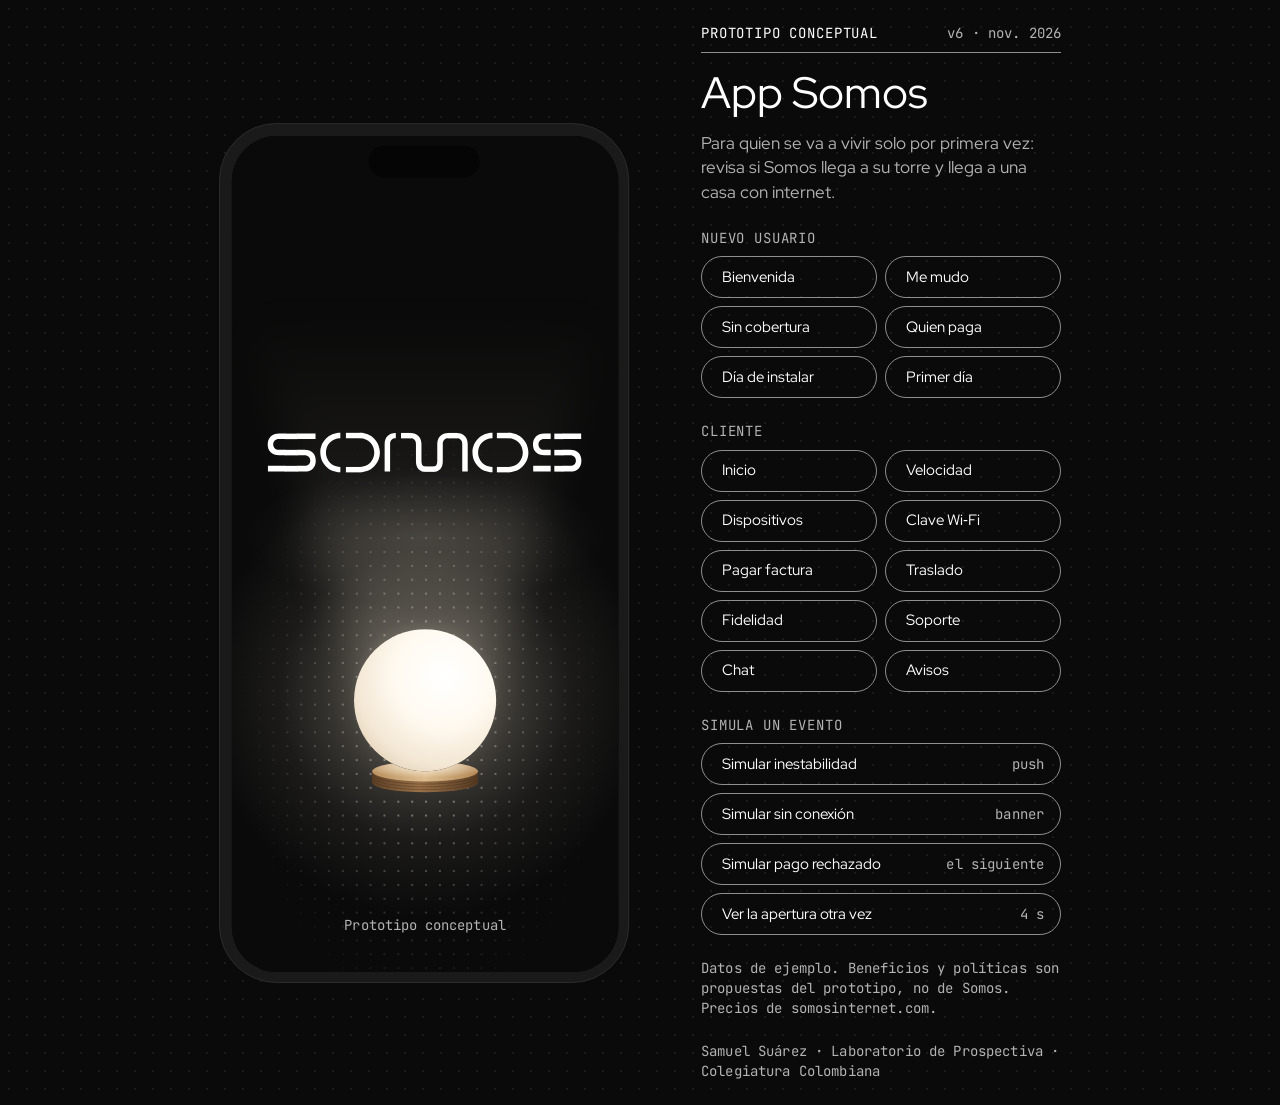
==== commit 115fd2e7: "v6: botón para invitar a un amigo y fecha de instalación corregida" ====
--- a/index.html
+++ b/index.html
@@ -1032,6 +1032,12 @@
                 <span class="h3">¿Te vas a mudar?</span>
                 <span class="body-s muted">Llévate tu internet a tu nuevo edificio.</span>
               </button>
+              <button class="card card--tap span-2" type="button" data-action="invite" data-code="SAMU-503" id="homeInviteCard">
+                <span class="card__row"><svg class="i" viewBox="0 0 24 24" aria-hidden="true"><use href="#i-users"></use></svg><span class="label label--caps">Referidos</span></span>
+                <span class="h3">Invita a un amigo</span>
+                <span class="body-s muted">Un mes gratis por cada amigo, hasta 3.</span>
+                <span class="btn btn--primary btn--block" aria-hidden="true" style="box-sizing:border-box"><svg class="i" viewBox="0 0 24 24" aria-hidden="true"><use href="#i-send"></use></svg>Invitar por WhatsApp</span>
+              </button>
             </div>
 
             <div class="sec only-active" data-rise="320">
@@ -1204,7 +1210,8 @@
               <span class="card__row"><svg class="i" viewBox="0 0 24 24" aria-hidden="true"><use href="#i-users"></use></svg><span class="label label--caps">Referidos</span></span>
               <p class="h3">Comparte tu internet con tus amigos</p>
               <p class="body-s muted">Si un amigo se pasa a Somos, tu siguiente mes es gratis.</p>
-              <div class="code-box"><span class="label" id="refCode">SAMU-503</span><button class="btn btn--primary" type="button" data-action="copy-code"><svg class="i" viewBox="0 0 24 24" aria-hidden="true"><use href="#i-copy"></use></svg>Copiar</button></div>
+              <button class="btn btn--primary btn--block" type="button" data-action="invite" data-code="SAMU-503"><svg class="i" viewBox="0 0 24 24" aria-hidden="true"><use href="#i-send"></use></svg>Invitar a un amigo</button>
+              <div class="code-box"><span class="label" id="refCode">SAMU-503</span><button class="btn btn--secondary" type="button" data-action="copy-code"><svg class="i" viewBox="0 0 24 24" aria-hidden="true"><use href="#i-copy"></use></svg>Copiar</button></div>
               <dl class="rows">
                 <div><dt>Amigos que se pasaron</dt><dd>2</dd></div>
                 <div><dt>Meses gratis ganados</dt><dd>2</dd></div>
@@ -1421,7 +1428,7 @@
 
   <aside class="panel" aria-label="Recorrido del prototipo">
     <div class="panel__head">
-      <div class="sec"><div class="sec__row"><span class="label label--caps">Prototipo conceptual</span><span class="label">v5 · nov. 2026</span></div></div>
+      <div class="sec"><div class="sec__row"><span class="label label--caps">Prototipo conceptual</span><span class="label">v6 · nov. 2026</span></div></div>
       <h1>App Somos</h1>
       <p class="panel__lead">Para quien se va a vivir solo por primera vez: revisa si Somos llega a su torre y llega a una casa con internet.</p>
     </div>
@@ -2631,6 +2638,7 @@
       break;
     case "pro-yes": DATA.pro = true; $("#proAction").innerHTML = `<div class="state step-in">${ic("check")}<div class="state__body"><p class="state__title">Tu prueba de Pro arrancó</p><p class="state__text">El ${EN30} te preguntamos si te quedas. Si no respondes, vuelves a Essential.</p></div></div>`; closeSheet(); toast("Tu prueba de Pro arrancó"); break;
     case "copy-code": copyText("SAMU-503", "Código copiado"); break;
+    case "invite": window.open(waLink("", inviteMsg(a.dataset.code || "SAMU-503")), "_blank", "noopener"); toast("Abrimos WhatsApp con tu invitación", "send"); break;
     case "floors":
       $("#moveResult").innerHTML = a.dataset.v === "yes"
         ? `<div class="state step-in">${ic("check")}<div class="state__body"><p class="state__title">Empezamos la gestión</p><p class="state__text">Te escribimos cuando tengamos fecha.</p></div></div>`
@@ -2768,6 +2776,7 @@
 const waitCount = () => 8 + (hashStr(mvTitle() || "casa") % 27);
 const waToNumber = (t) => { const d = String(t || "").replace(/\D/g, ""); return d.length === 10 ? "57" + d : d; };
 const waLink = (phone, text) => `https://wa.me/${waToNumber(phone)}?text=${encodeURIComponent(text)}`;
+const inviteMsg = (code) => `Te invito a Somos. Revisa si llega a tu edificio y usa mi código ${code}: ${location.origin}${location.pathname}#invitado`;
 
 /* Ilustración técnica de línea: las torres del conjunto, con las ventanas encendidas donde ya llega la fibra. */
 function towersArt() {
@@ -2940,7 +2949,7 @@
     const days = Array.from({ length: 21 }, (_, i) => addDays(start, i));
     const meses = [...new Set(days.map((d) => MESES[d.getMonth()]))].join(" y ");
     const cells = Array.from({ length: pad }, () => "<span></span>").join("") + days.map((d) => {
-      const iso = d.toISOString().slice(0, 10), off = d.getDay() === 0;
+      const iso = isoOf(d), off = d.getDay() === 0;
       return `<button class="day ${d.getDate() === 1 ? "is-first" : ""}" type="button" data-action="mv-day" data-v="${iso}" aria-pressed="${MV.day === iso}" aria-label="${fechaLarga(d)}${off ? ", sin instalaciones" : ""}" ${off ? "disabled" : ""}>${d.getDate()}</button>`;
     }).join("");
     const resumen = MV.day && MV.slot ? `<div class="state step-in">${ic("calendar")}<div class="state__body"><p class="state__title">${cap(fechaLarga(isoDate(MV.day)))}</p><p class="state__text">Llegamos ${slotDe(MV.slot).frase}. Toma unos 30 minutos.</p></div></div>` : "";
@@ -2991,7 +3000,8 @@
       <div class="card">
         <span class="card__row">${ic("users")}<span class="label label--caps">¿Alguien más se muda?</span></span>
         <p class="body-s muted">Un mes gratis por cada amigo, hasta 3.</p>
-        <div class="code-box"><span class="label">${I.code}</span><button class="btn btn--primary" type="button" data-action="copy" data-copy="${I.code}" data-ok="Código copiado">${ic("copy")}Copiar</button></div>
+        <button class="btn btn--primary btn--block" type="button" data-action="invite" data-code="${I.code}">${ic("send")}Invitar a un amigo</button>
+        <div class="code-box"><span class="label">${I.code}</span><button class="btn btn--secondary" type="button" data-action="copy" data-copy="${I.code}" data-ok="Código copiado">${ic("copy")}Copiar</button></div>
       </div>
     </div>`,
     foot: `<button class="btn btn--primary btn--lg btn--block" type="button" data-action="mv-finish">Entrar a la app</button>`
@@ -3204,7 +3214,8 @@
     <div class="card">
       <span class="card__row">${ic("users")}<span class="label label--caps">Tu código</span></span>
       <p class="body-s muted">Un mes gratis por cada amigo, hasta 3.</p>
-      <div class="code-box"><span class="label">${I.code}</span><button class="btn btn--primary" type="button" data-action="copy" data-copy="${I.code}" data-ok="Código copiado">${ic("copy")}Copiar</button></div>
+      <button class="btn btn--primary btn--block" type="button" data-action="invite" data-code="${I.code}">${ic("send")}Invitar a un amigo</button>
+        <div class="code-box"><span class="label">${I.code}</span><button class="btn btn--secondary" type="button" data-action="copy" data-copy="${I.code}" data-ok="Código copiado">${ic("copy")}Copiar</button></div>
     </div>`;
   $("#newBill").innerHTML = billTimelineHTML(I);
 }
